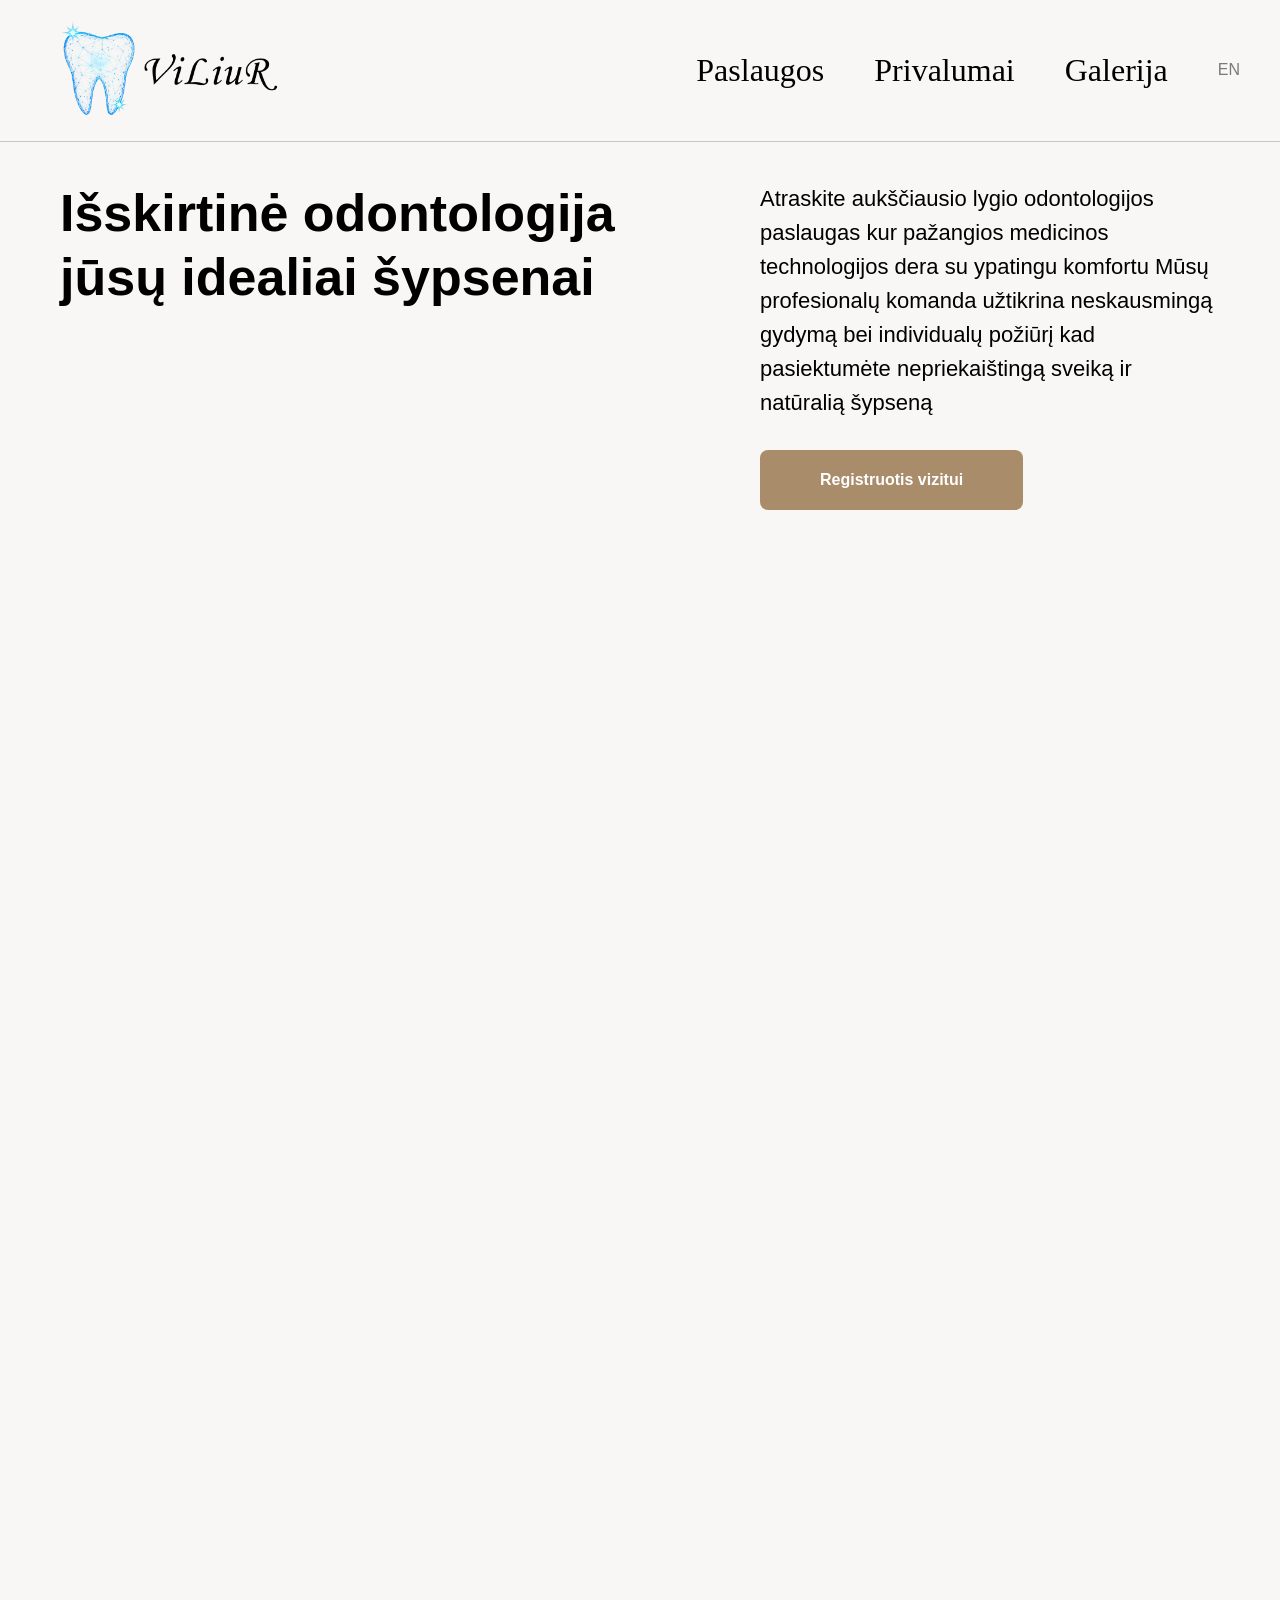
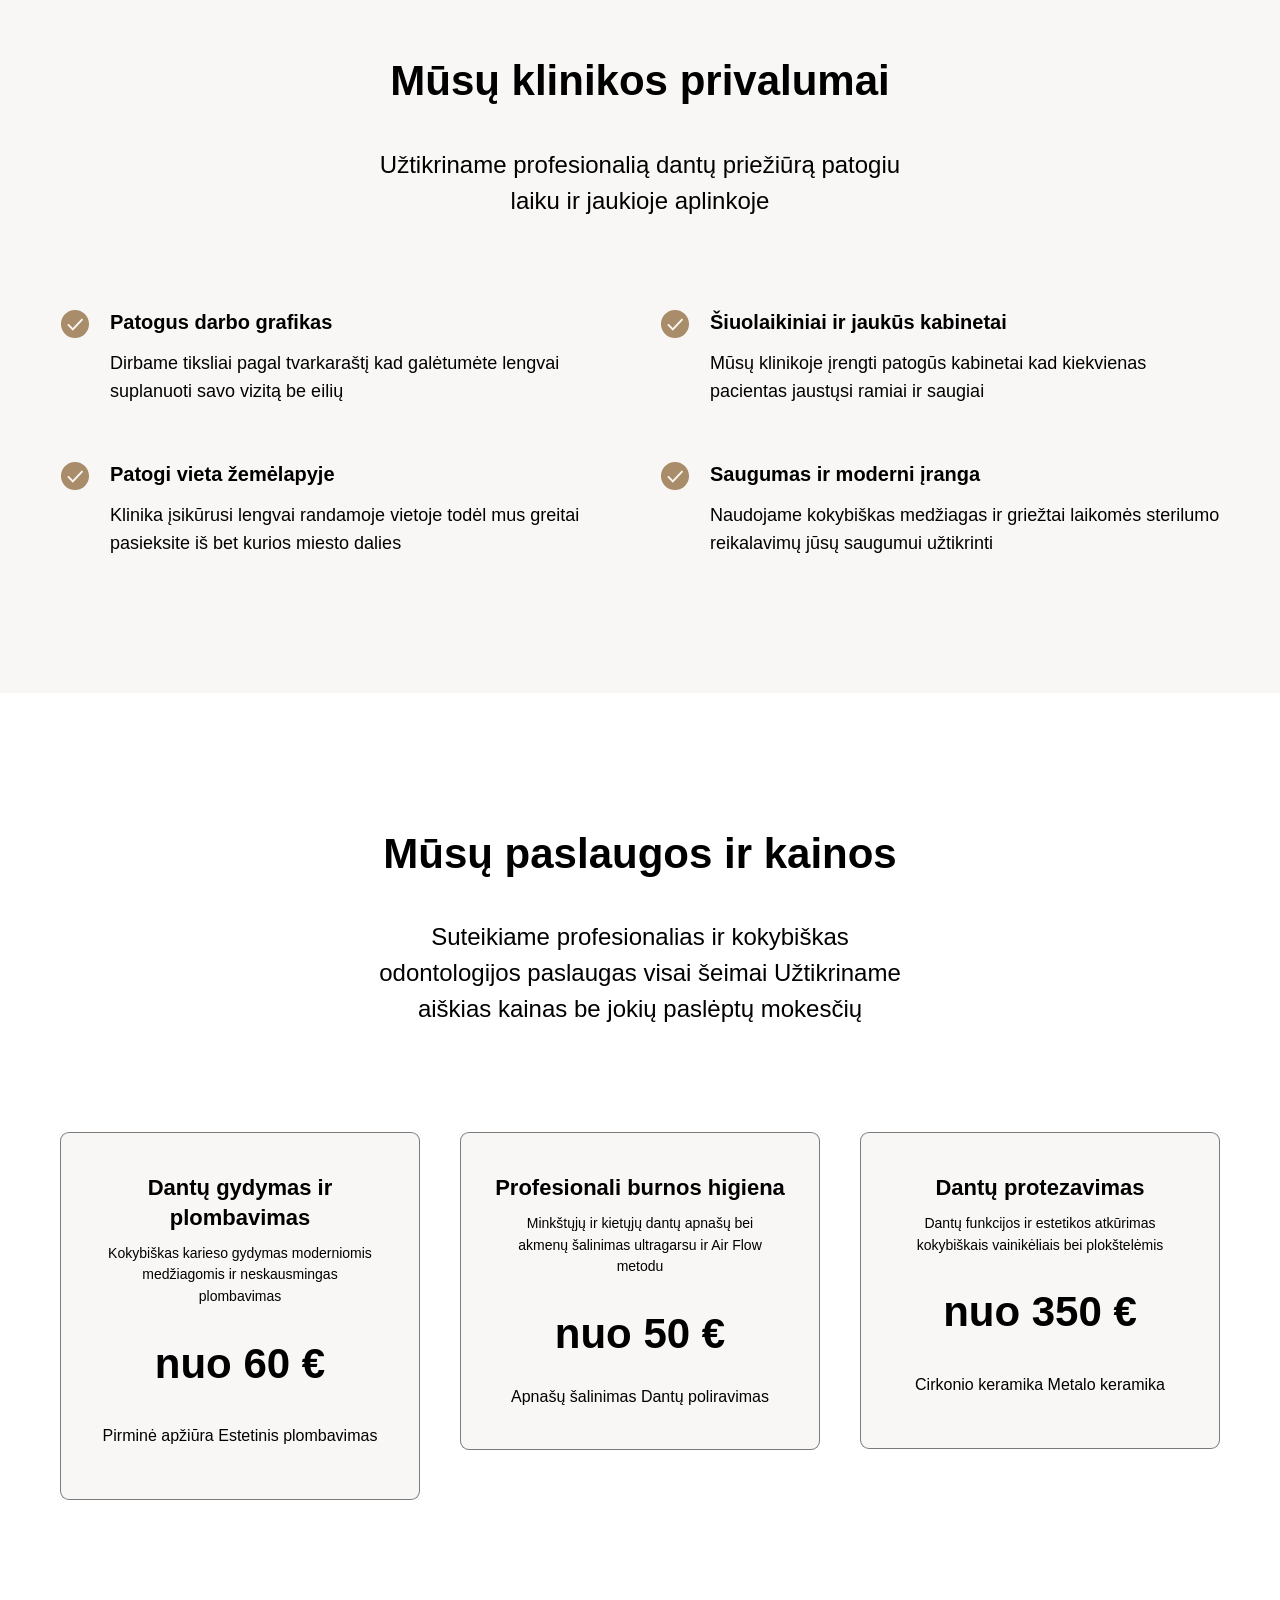
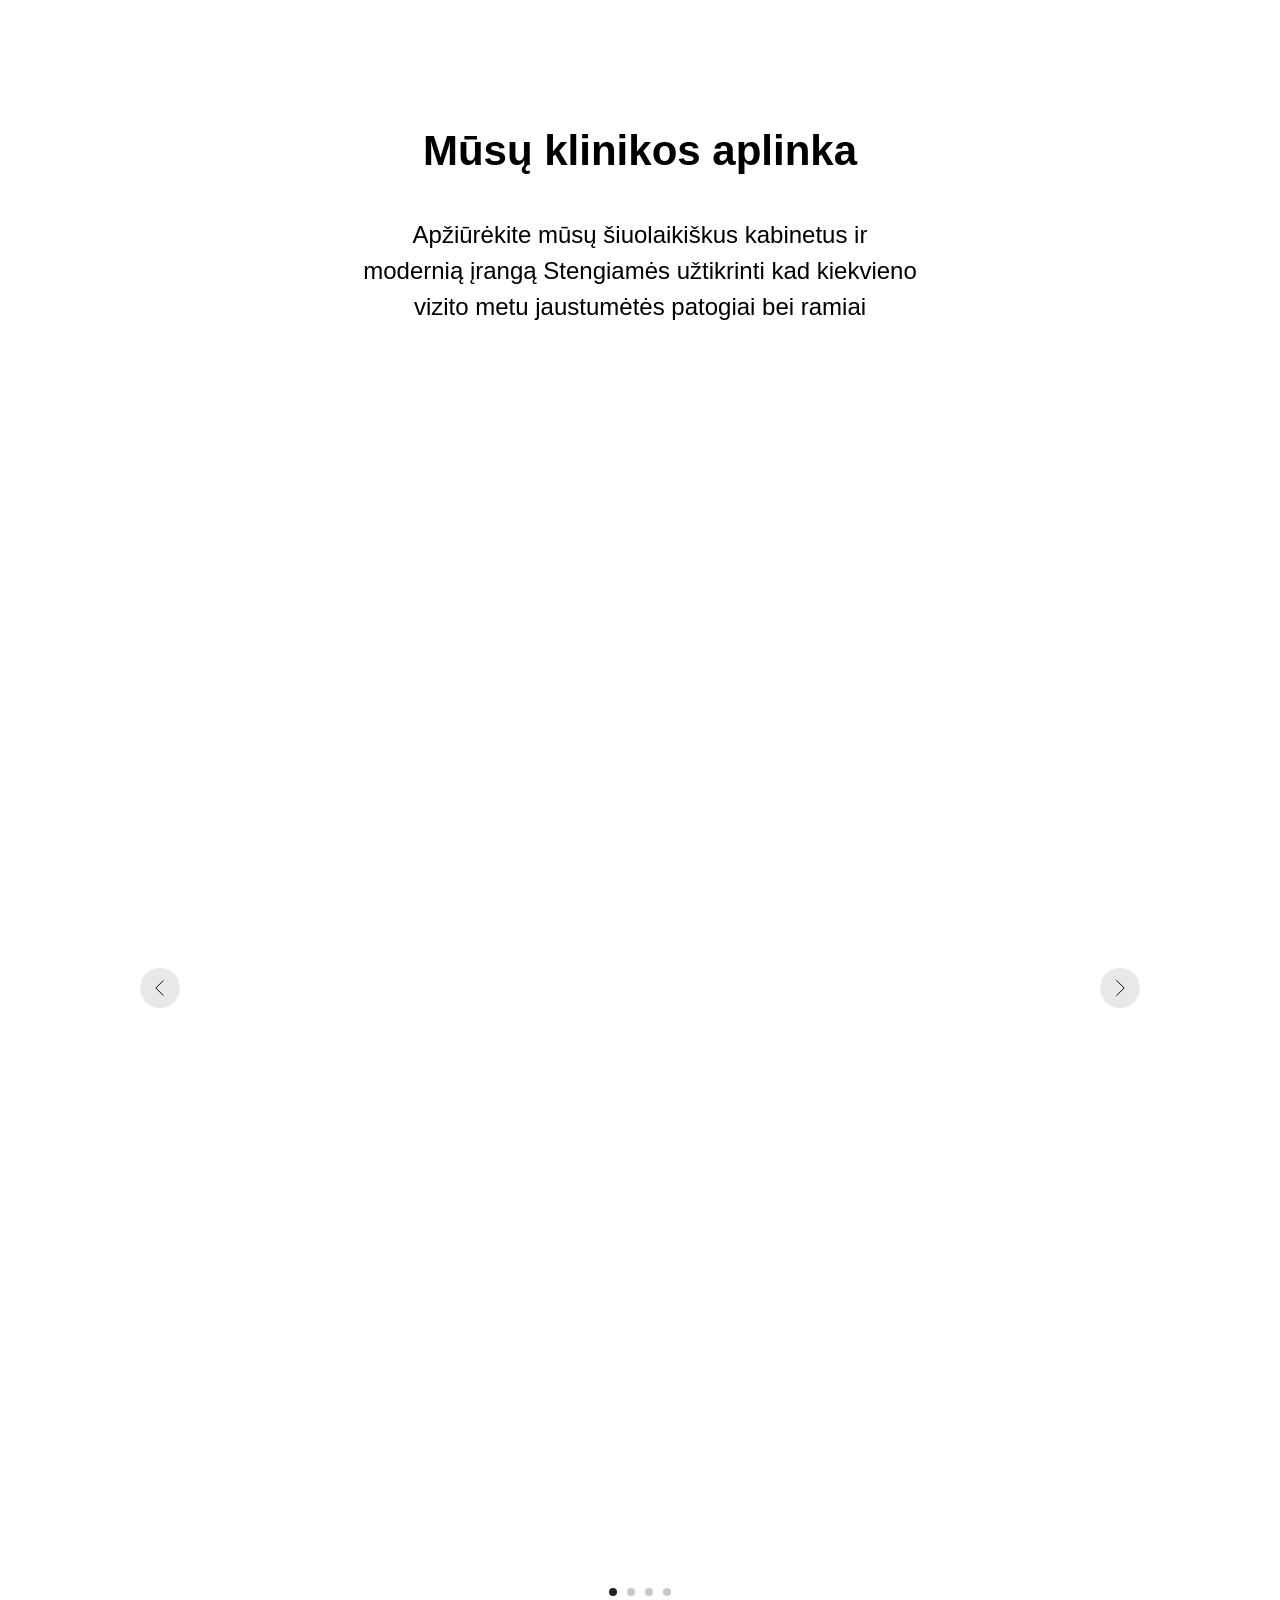
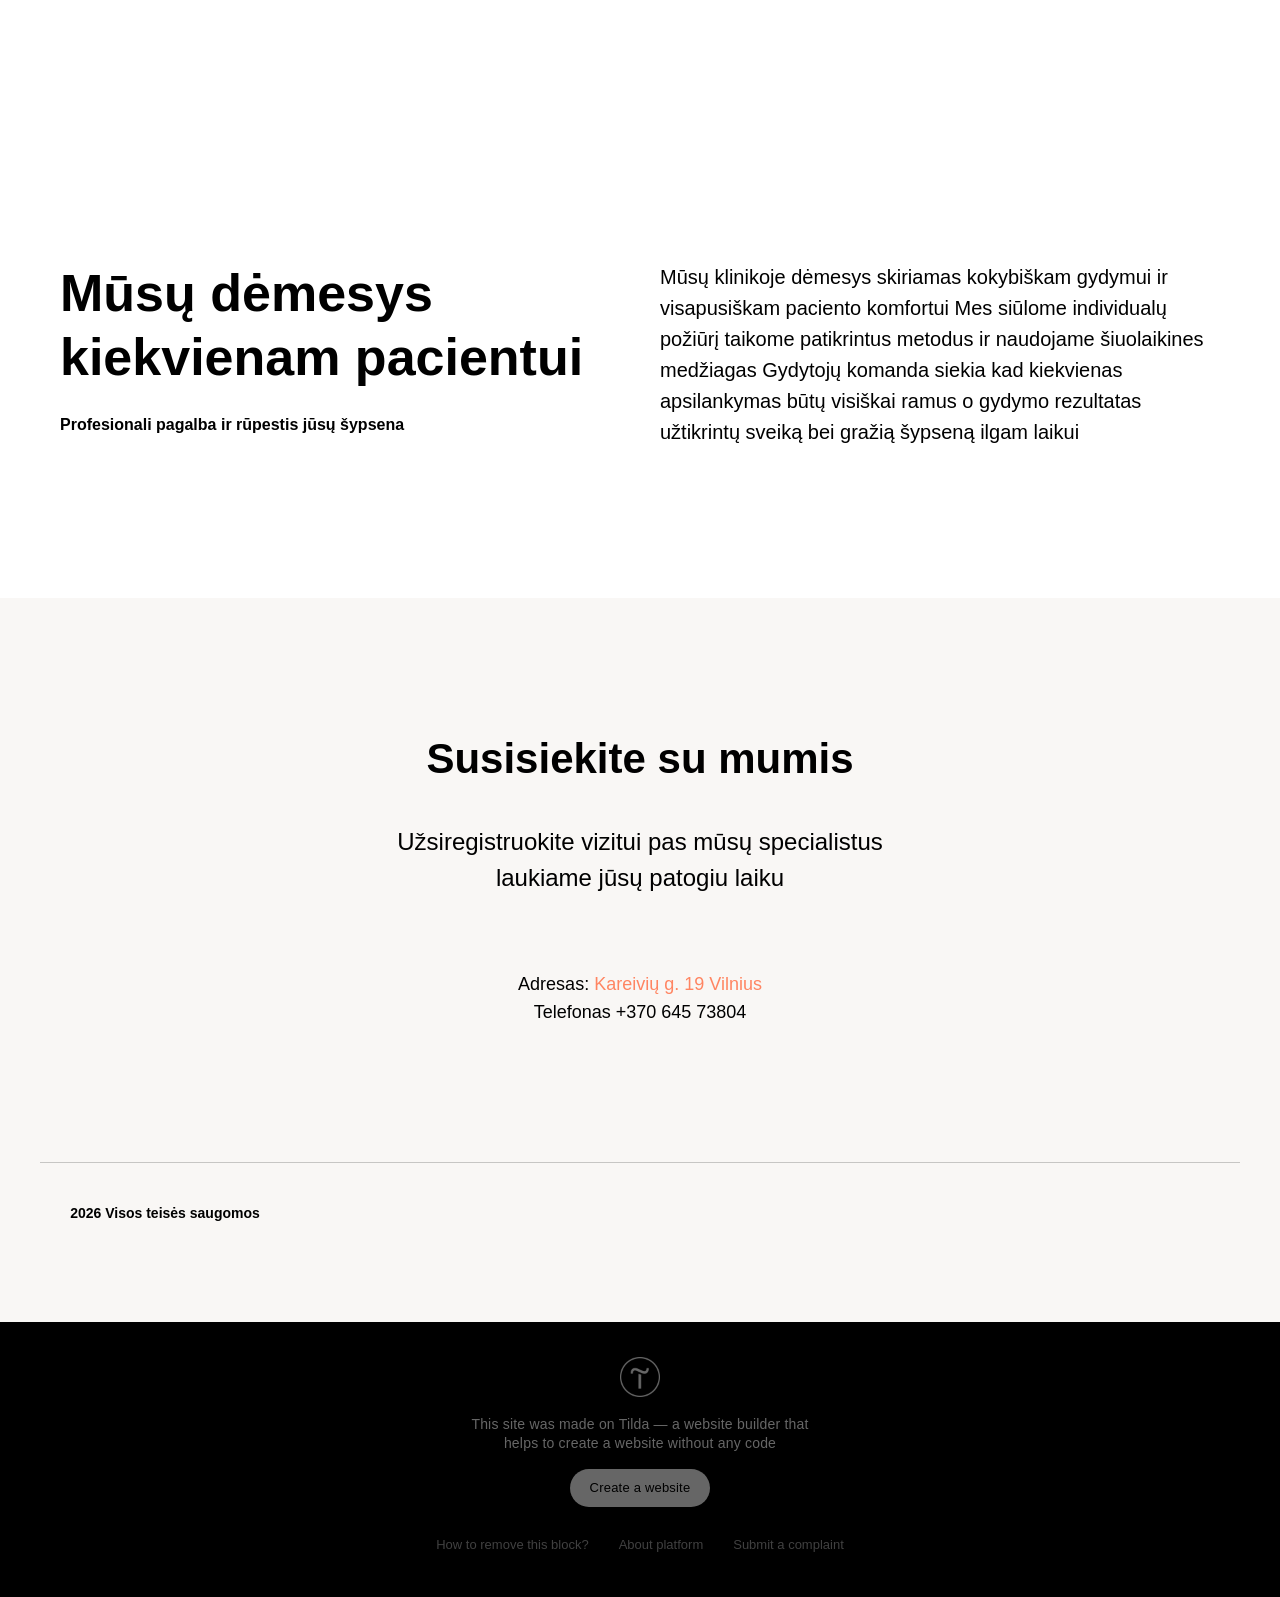
==== index.html @ 9344ea63 "Add files via upload" ====
<!DOCTYPE html>
<!-- saved from url=(0037)https://rarely-cute-katydid.tilda.ws/ -->
<html class=""><head><meta http-equiv="Content-Type" content="text/html; charset=UTF-8">   <meta name="viewport" content="width=device-width, initial-scale=1.0"> <!--metatextblock--> <title>Elite Aesthetic Dentistry: Luxury Dental Artistry &amp; Advanced Care</title> <meta property="og:url" content="https://rarely-cute-katydid.tilda.ws"> <meta property="og:title" content="Elite Aesthetic Dentistry: Luxury Dental Artistry &amp; Advanced Care"> <meta property="og:description" content=""> <meta property="og:type" content="website"> <meta property="og:image" content="https://thb.tildacdn.ink/tild3638-3364-4638-b334-663330336534/-/resize/504x/ChatGPT_Image_Aug_17.png"> <link rel="canonical" href="https://rarely-cute-katydid.tilda.ws/"> <!--/metatextblock--> <meta name="format-detection" content="telephone=no"> <meta http-equiv="x-dns-prefetch-control" content="on"> <link rel="dns-prefetch" href="https://ws.tildacdn.com/"> <link rel="dns-prefetch" href="https://static.tildacdn.ink/"> <meta name="robots" content="nofollow"> <!--favicons--> <link rel="shortcut icon" href="https://static.tildacdn.ink/img/tildafavicon.ico" type="image/x-icon"> <!--/favicons--> <!-- Assets --> <script type="text/javascript" async="" id="tildastatscript" src="./index_files/tilda-stat-1.0.min.js.download"></script><script src="./index_files/tilda-fallback-1.0.min.js.download" async="" charset="utf-8"></script> <link rel="stylesheet" href="./index_files/tilda-grid-3.0.min.css" type="text/css" media="all" onerror="this.loaderr=&#39;y&#39;;"> <link rel="stylesheet" href="./index_files/tilda-blocks-page192633003.min.css" type="text/css" media="all" onerror="this.loaderr=&#39;y&#39;;"> <link rel="preconnect" href="https://fonts.gstatic.com/"> <link href="./index_files/css2" rel="stylesheet"> <link rel="stylesheet" href="./index_files/tilda-menusub-1.1.min.css" type="text/css" media="all" onerror="this.loaderr=&#39;y&#39;;"> <link rel="stylesheet" href="./index_files/tilda-menu-widgeticons-1.0.min.css" type="text/css" media="all" onerror="this.loaderr=&#39;y&#39;;"> <link rel="stylesheet" href="./index_files/tilda-menu-burger-1.0.min.css" type="text/css" media="all" onerror="this.loaderr=&#39;y&#39;;"> <link rel="stylesheet" href="./index_files/tilda-cards-1.0.min.css" type="text/css" media="all" onerror="this.loaderr=&#39;y&#39;;"> <link rel="stylesheet" href="./index_files/tilda-slds-1.4.min.css" type="text/css" media="all" onload="this.media=&#39;all&#39;;" onerror="this.loaderr=&#39;y&#39;;"> <noscript><link rel="stylesheet" href="https://static.tildacdn.ink/css/tilda-slds-1.4.min.css" type="text/css" media="all" /></noscript> <script nomodule="" src="./index_files/tilda-polyfill-1.0.min.js.download" charset="utf-8"></script> <script type="text/javascript">function t_onReady(func) {if(document.readyState!='loading') {func();} else {document.addEventListener('DOMContentLoaded',func);}}
function t_onFuncLoad(funcName,okFunc,time) {if(typeof window[funcName]==='function') {okFunc();} else {setTimeout(function() {t_onFuncLoad(funcName,okFunc,time);},(time||100));}}function t_throttle(fn,threshhold,scope) {return function() {fn.apply(scope||this,arguments);};}</script> <script src="./index_files/tilda-scripts-3.0.min.js.download" charset="utf-8" defer="" onerror="this.loaderr=&#39;y&#39;;"></script> <script src="./index_files/tilda-blocks-page192633003.min.js.download" charset="utf-8" async="" onerror="this.loaderr=&#39;y&#39;;"></script> <script src="./index_files/tilda-lazyload-1.0.min.js.download" charset="utf-8" async="" onerror="this.loaderr=&#39;y&#39;;"></script> <script src="./index_files/tilda-menusub-1.1.min.js.download" charset="utf-8" async="" onerror="this.loaderr=&#39;y&#39;;"></script> <script src="./index_files/tilda-menu-1.1.min.js.download" charset="utf-8" async="" onerror="this.loaderr=&#39;y&#39;;"></script> <script src="./index_files/tilda-menu-widgeticons-1.0.min.js.download" charset="utf-8" async="" onerror="this.loaderr=&#39;y&#39;;"></script> <script src="./index_files/tilda-menu-burger-1.0.min.js.download" charset="utf-8" async="" onerror="this.loaderr=&#39;y&#39;;"></script> <script src="./index_files/tilda-paint-icons.min.js.download" charset="utf-8" async="" onerror="this.loaderr=&#39;y&#39;;"></script> <script src="./index_files/tilda-cards-1.0.min.js.download" charset="utf-8" async="" onerror="this.loaderr=&#39;y&#39;;"></script> <script src="./index_files/tilda-slds-1.4.min.js.download" charset="utf-8" async="" onerror="this.loaderr=&#39;y&#39;;"></script> <script src="./index_files/hammer.min.js.download" charset="utf-8" async="" onerror="this.loaderr=&#39;y&#39;;"></script> <script src="./index_files/tilda-video-1.0.min.js.download" charset="utf-8" async="" onerror="this.loaderr=&#39;y&#39;;"></script> <script src="./index_files/tilda-events-1.0.min.js.download" charset="utf-8" async="" onerror="this.loaderr=&#39;y&#39;;"></script> <script type="text/javascript">window.dataLayer=window.dataLayer||[];</script> <script type="text/javascript">(function() {var ttt='cebo';var tt='oog';var re=new RegExp("bot|g" + tt + "le|yandex|baidu|bing|msn|duckduckbot|teoma|slurp|crawler|spider|robot|crawling|fa" + ttt + "ok","i");if((re.test(navigator.userAgent))===false&&typeof(sessionStorage)!='undefined'&&sessionStorage.getItem('visited')!=='y'&&document.visibilityState){var style=document.createElement('style');style.type='text/css';style.innerHTML='@media screen and (min-width: 980px) {.t-records {opacity: 0;}.t-records_animated {-webkit-transition: opacity ease-in-out .2s;-moz-transition: opacity ease-in-out .2s;-o-transition: opacity ease-in-out .2s;transition: opacity ease-in-out .2s;}.t-records.t-records_visible {opacity: 1;}}';document.getElementsByTagName('head')[0].appendChild(style);function t_setvisRecs(){var alr=document.querySelectorAll('.t-records');Array.prototype.forEach.call(alr,function(el) {el.classList.add("t-records_animated");});setTimeout(function() {Array.prototype.forEach.call(alr,function(el) {el.classList.add("t-records_visible");});sessionStorage.setItem("visited","y");},400);}
document.addEventListener('DOMContentLoaded',t_setvisRecs);}})();</script><style type="text/css">@media screen and (min-width: 980px) {.t-records {opacity: 0;}.t-records_animated {-webkit-transition: opacity ease-in-out .2s;-moz-transition: opacity ease-in-out .2s;-o-transition: opacity ease-in-out .2s;transition: opacity ease-in-out .2s;}.t-records.t-records_visible {opacity: 1;}}</style><script src="chrome-extension://liecbddmkiiihnedobmlmillhodjkdmb/js/recordConsoleEvents.js"></script><link type="text/css" rel="stylesheet" charset="UTF-8" href="./index_files/m=el_main_css"></head> <body class="t-body" style="margin:0;"> <!--allrecords--> <div id="allrecords" class="t-records t-records_animated t-records_visible" data-hook="blocks-collection-content-node" data-tilda-project-id="32327703" data-tilda-page-id="192633003" data-tilda-formskey="121eebb8fd84c9178274ac1432327703" data-tilda-cookie="no" data-tilda-lazy="yes" data-tilda-root-zone="one" data-tilda-project-country="LT"> <div id="rec3087381003" class="r t-rec" style="background-color: rgb(249, 247, 245); opacity: 1;" data-record-type="1367" data-bg-color="#f9f7f5" data-parenttplid="1272" data-animationappear="off"> <!-- T1272 --> <div id="nav3087381003marker"></div> <div class="t1272" data-menu="yes" data-menu-widgeticons-hide="yes"> <div class="t-menu-base__mobile-menu tmenu-mobile"> <div class="tmenu-mobile__container tmenu-mobile__container_right tmenu-mobile__container_logoleft"> <div class="t-menu-base__logowrapper t-menu-base__logowrapper_left t-menu-base__logowrapper_both t-menu-base__logowrapper_mobile"> <div class="t-menu-base__logo"> <img class="t-menu-base__imglogo t-menu-base__imglogomobile" src="./index_files/ChatGPT_Image_Aug_17.png" imgfield="img" alt=""> </div> </div> <style>#rec3087381003 .t-menu-base__imglogo{max-width:250px;width:250px;}</style> <button type="button" aria-expanded="false" aria-label="Navigation menu" class="t-menu-burger t-menuburger t-menu-base__burger_mlauto"> <div class="t-menu-burger__icon t-menu-burger__icon_first t-menu-burger__icon_small"> <span style="background-color: #000000;"></span> <span style="background-color: #000000;"></span> <span style="background-color: #000000;"></span> <span style="background-color: #000000;"></span> </div> </button> <style>#rec3087381003 .t-menu-burger__text{color:#000000;}</style> </div> </div> <style>.tmenu-mobile{background-color:#111;display:none;width:100%;top:0;z-index:990;}.tmenu-mobile_positionfixed{position:fixed;}.tmenu-mobile__text{color:#000;}.tmenu-mobile__container{min-height:64px;padding:20px;position:relative;box-sizing:border-box;display:flex;justify-content:space-between;align-items:center;}.tmenu-mobile__list{display:block;}.tmenu-mobile__container_logocenter>.t-menu-base__logowrapper,.tmenu-mobile__container_logocenter>.tmenu-mobile__text{position:absolute;left:50%;transform:translateX(-50%);}.tmenu-mobile__burgerlogo{display:inline-block;font-size:24px;font-weight:400;white-space:nowrap;vertical-align:middle;}@media screen and (max-width:960px){.tmenu-mobile__menucontent_hidden{display:none;height:auto;}.tmenu-mobile{display:block;}}@media screen and (max-width:960px){#rec3087381003 .tmenu-mobile{background-color:#f9f7f5;}}</style> <style>#rec3087381003 .tmenu-mobile__burgerlogo a{color:#000000;}</style> <style>#rec3087381003 .tmenu-mobile__burgerlogo__title{color:#000000;}</style> <div id="nav3087381003" class="t-menu-base t-menu-base_positionstatic
tmenu-mobile__menucontent_hidden t-menu-base_mobile-center
t-menu-base__burgermenu__default" data-navmarker="nav3087381003marker" data-appearoffset="" data-bgopacity-two="1" data-menu="yes" data-bgcolor-hex="" data-bgcolor-rgba="" data-bgopacity="1" data-menushadow="" data-menushadow-css=""> <div class="t-menu-base__maincontainer
t-menu-base__maincontainer_100 t-menu-base__maincontainer_100-40 t-menu-base__maincontainer_logoleft "> <div class="t-menu-base__logowrapper t-menu-base__logowrapper_left t-menu-base__logowrapper_both"> <div class="t-menu-base__logo"> <img class="t-menu-base__imglogo t-menu-base__imglogomobile" src="./index_files/ChatGPT_Image_Aug_17.png" imgfield="img" alt=""> </div> </div> <style>#rec3087381003 .t-menu-base__imglogo{max-width:250px;width:250px;}</style> <div class="t-menu-base__leftwrapper t-menu-base__wrapper t-menu-base__leftwrapper_right" style=""> <ul role="list" class="t-menu-base__list t-menu__list "> <li class="t-menu-base__list-item"> <div class="t-menu__link-wrapper" data-menu-submenu-hook=""> <a class="t-menu__link-item" href="https://rarely-cute-katydid.tilda.ws/#rec3087381303" data-menu-item-number="1">Paslaugos</a> </div> </li> <li class="t-menu-base__list-item"> <div class="t-menu__link-wrapper" data-menu-submenu-hook=""> <a class="t-menu__link-item" href="https://rarely-cute-katydid.tilda.ws/#rec3087381203" data-menu-item-number="2">Privalumai</a> </div> </li> <li class="t-menu-base__list-item"> <div class="t-menu__link-wrapper" data-menu-submenu-hook=""> <a class="t-menu__link-item" href="https://rarely-cute-katydid.tilda.ws/#rec3087679803" data-menu-item-number="3">Galerija</a> </div> </li> </ul> </div> <div class="t-menu-base__rightwrapper t-menu-base__wrapper" style=""> <div class="t-menu-base__additionalwrapper"> <div class="t-menu-base__langs-wrapper"> <ul class="t-menu-base__langs t-menu-base__langs_flex"> <li class="t-menu-base__langs-item"> <a style="opacity: 0.5; font-weight: 300"> <span class="t-menu-base__lang-code" title="English">EN</span> </a> </li> </ul> </div> <style>#rec3087381003 .t-menu-base__langs.t-menu-base__langs_dropdown .t-menu-base__langs-item a{color:#000000 !important;}#rec3087381003 .t-menu-base__langs.t-menu-base__langs_dropdown .t-menu-base__langs-item a.t-active{color:#000000 !important;}</style> </div> </div> </div> </div> </div> <script>t_onReady(function() {t_onFuncLoad('t_menuBase__interactFromKeyboard',function() {t_menuBase__interactFromKeyboard('3087381003');});t_onFuncLoad('t1272_init',function() {t1272_init('3087381003');});t_onFuncLoad('t_menuBase__setBGcolor',function() {t_menuBase__setBGcolor('3087381003','.t-menu-base, .t-menu-base__maincontainer');window.addEventListener('resize',t_throttle(function() {t_menuBase__setBGcolor('3087381003','.t-menu-base, .t-menu-base__maincontainer');}));});});t_onReady(function() {t_onFuncLoad('t1272_createMobileMenu',function() {t1272_createMobileMenu('3087381003');});});t_onReady(function() {t_onFuncLoad('t_menuBase__highlightActiveLinks',function() {t_menuBase__highlightActiveLinks('.t-menu-base__list-item a');});});t_onReady(function(){var rec=document.querySelector('#rec3087381003');if(!rec) return
rec.setAttribute('data-animationappear','off');rec.style.opacity=1;});</script> <style>#rec3087381003 .t-menu__link-item{-webkit-transition:color 0.3s ease-in-out,opacity 0.3s ease-in-out;transition:color 0.3s ease-in-out,opacity 0.3s ease-in-out;}#rec3087381003 .t-menu__link-item.t-active:not(.t978__menu-link){color:#ff4343 !important;}@supports (overflow:-webkit-marquee) and (justify-content:inherit){#rec3087381003 .t-menu__link-item,#rec3087381003 .t-menu__link-item.t-active{opacity:1 !important;}}</style> <style>#rec3087381003 .t-menu-base__textlogo{color:#000000;}#rec3087381003 a.t-menu__link-item{font-size:32px;color:#000000;font-family:'Georgia';}#rec3087381003 .t-menu-base__langs_flex .t-menu-base__langs-item a{text-transform:uppercase;}#rec3087381003 .t-menu-base__langs-button{text-transform:uppercase;}</style> <style>#rec3087381003 .t-menu-base__maincontainer{}#rec3087381003 .t-menuwidgeticons__icon{background-color:;}#rec3087381003 .t-menu-base{}#rec3087381003 .t-menu-base__list{gap:10px 50px;}#rec3087381003 .t-menu-base,#rec3087381003 .t-menu-base__mobile-menu{border-bottom:1px solid rgba(0,0,0,0.20);}#rec3087381003 .t-menu-base{background-color:rgba();}#rec3087381003 .t-menusub__menu--fullscreen{background-color:rgba(249,247,245,1) !important;}@media screen and (max-width:960px){#rec3087381003 .t-menu-base{position:static;}#rec3087381003 .t-menu-base__maincontainer{background-color:#f9f7f5 !important;}#rec3087381003 .t-menu-base__burgermenu__fullscreen .t-menu-base__maincontainer{padding-top:calc(64px + 0px + 40px);}.t1272__body_menushowed #rec3087381003 .t-menu-base__overlay{-webkit-backdrop-filter:blur(0);backdrop-filter:blur(0);background-color:rgba(0,0,0,0.6) !important;}#rec3087381003 .t-menu-base.t-menu-base__burgermenu__fullwidth{background-color:rgba(0,0,0,0.6) !important;}#rec3087381003 .t-menu-base__burgermenu__sidebar{}#rec3087381003 .t-menu-base__maincontainer.t-menu-base__burgermenu__fullscreen,#rec3087381003 .t-menu-base__maincontainer.t-menu-base__burgermenu__sidebar{}#rec3087381003 .t-menu-base{right:0;}#rec3087381003 .t-menu-base__burgermenu,#rec3087381003 .t-menu-base__burgermenu__close-button{background-color:#f9f7f5 !important;}}</style> </div> <div id="rec3087381103" class="r t-rec t-rec_pt_30 t-rec_pb_30" style="padding-top:30px;padding-bottom:30px;background-color:#f9f7f5; " data-record-type="1127" data-bg-color="#f9f7f5" data-animationappear="off"> <!-- T1127 --> <div class="t1127"> <div class="t1127__container_vtop t-container t-container_flex"> <div class="t-col t-col_6"> <div class="t1127__title t-title t-title_md" field="title">
Išskirtinė odontologija jūsų idealiai šypsenai
</div> </div> <div class="t-col t-col_5 t-prefix_1"> <div class="t1127__descr t-descr t-descr_lg" field="descr">
Atraskite aukščiausio lygio odontologijos paslaugas kur pažangios medicinos technologijos dera su ypatingu komfortu Mūsų profesionalų komanda užtikrina neskausmingą gydymą bei individualų požiūrį kad pasiektumėte nepriekaištingą sveiką ir natūralią šypseną
</div> <div class="t1127__buttons t1127__buttons_left"> <div class="t-btn t-btnflex t-btnflex_type_button t-btnflex_md" type="button"><span class="t-btnflex__text">Registruotis vizitui</span> <style>#rec3087381103 .t-btnflex.t-btnflex_type_button{color:#ffffff;background-color:#A98C6A;--border-width:0px;border-style:none !important;border-radius:8px;box-shadow:none !important;transition-duration:0.2s;transition-property:background-color,color,border-color,box-shadow,opacity,transform,gap;transition-timing-function:ease-in-out;}</style></div> </div> </div> </div> <div class="t1127__container t-container_100 t1127__container_last"> <div class="t1127__image t-bgimg loaded" data-original="https://static.tildacdn.ink/tild3761-6461-4463-b935-313631616230/pexels-shvets-produc.jpg" bgimgfield="img" style="background: url(&quot;https://optim.tildacdn.ink/tild3761-6461-4463-b935-313631616230/-/format/webp/pexels-shvets-produc.jpg.webp&quot;) center center / cover no-repeat; height: 100vh;" data-height-in-vh="100"> <meta itemprop="image" content="https://static.tildacdn.ink/tild3761-6461-4463-b935-313631616230/pexels-shvets-produc.jpg"> </div> </div> </div> <style>#rec3087381103 .t1127__image{border-radius:20px;}</style> </div> <div id="rec3087381203" class="r t-rec t-rec_pt_135 t-rec_pt-res-480_90 t-rec_pb_135 t-rec_pb-res-480_90" style="padding-top:135px;padding-bottom:135px;background-color:#f9f7f5; " data-animationappear="off" data-record-type="820" data-bg-color="#f9f7f5"> <!-- t820 --> <div class="t820"> <div class="t-section__container t-container t-container_flex js-block-header"> <div class="t-col t-col_12 "> <div class="js-block-header-title t-section__title t-title t-title_xs t-align_center t-margin_auto" data-editable="true" field="btitle">
Mūsų klinikos privalumai
</div> <div class="js-block-header-descr t-section__descr t-descr t-descr_xl t-align_center t-margin_auto" data-editable="true" field="bdescr">
Užtikriname profesionalią dantų priežiūrą patogiu laiku ir jaukioje aplinkoje
</div> </div> </div> <style>.t-section__title,.t-section__descr{overflow-wrap:break-word;}.t-section__descr{max-width:560px;}#rec3087381203 .t-section__title{margin-bottom:40px;}#rec3087381203 .t-section__descr{margin-bottom:90px;}#rec3087381203 .t-section__container:not(:has(.t-section__descr)) .t-section__title{margin-bottom:90px;}@media screen and (max-width:960px){#rec3087381203 .t-section__title{margin-bottom:20px;}#rec3087381203 .t-section__descr{margin-bottom:45px;}#rec3087381203 .t-section__container:not(:has(.t-section__descr)) .t-section__title{margin-bottom:45px;}}</style> <style>#rec3087381203 .t-section__title{color:#000000;}#rec3087381203 .t-section__descr{color:#000000;}</style> <ul role="list" class="t820__container t-container"> <li class="t-col t-col_6 t820__col_first t-item t-list__item"> <div class="t-cell t-valign_top"> <div class="t820__bgimg t-bgimg" imgfield="li_img__5477369133600" style="width: 30px; height: 30px; background-image: url(&quot;[data-uri]&quot;);" itemscope="" itemtype="http://schema.org/ImageObject"> <meta itemprop="image" content="https://static.tildacdn.ink/lib/icons/bullets/check5.svg"> </div> </div> <div class="t820__textwrapper t-cell t-valign_top"> <div class="t-name t-name_md t820__bottommargin" field="li_title__5477369133600">Patogus darbo grafikas</div> <div class="t-descr t-descr_sm" field="li_descr__5477369133600">Dirbame tiksliai pagal tvarkaraštį kad galėtumėte lengvai suplanuoti savo vizitą be eilių</div> </div> </li> <li class="t-col t-col_6 t-item t-list__item"> <div class="t-cell t-valign_top"> <div class="t820__bgimg t-bgimg" imgfield="li_img__5477369133601" style="width: 30px; height: 30px; background-image: url(&quot;[data-uri]&quot;);" itemscope="" itemtype="http://schema.org/ImageObject"> <meta itemprop="image" content="https://static.tildacdn.ink/lib/icons/bullets/check5.svg"> </div> </div> <div class="t820__textwrapper t-cell t-valign_top"> <div class="t-name t-name_md t820__bottommargin" field="li_title__5477369133601">Šiuolaikiniai ir jaukūs kabinetai</div> <div class="t-descr t-descr_sm" field="li_descr__5477369133601">Mūsų klinikoje įrengti patogūs kabinetai kad kiekvienas pacientas jaustųsi ramiai ir saugiai</div> </div> </li> <li class="t-col t-col_6 t-item t-list__item"> <div class="t-cell t-valign_top"> <div class="t820__bgimg t-bgimg" imgfield="li_img__5477369133602" style="width: 30px; height: 30px; background-image: url(&quot;[data-uri]&quot;);" itemscope="" itemtype="http://schema.org/ImageObject"> <meta itemprop="image" content="https://static.tildacdn.ink/lib/icons/bullets/check5.svg"> </div> </div> <div class="t820__textwrapper t-cell t-valign_top"> <div class="t-name t-name_md t820__bottommargin" field="li_title__5477369133602">Patogi vieta žemėlapyje</div> <div class="t-descr t-descr_sm" field="li_descr__5477369133602">Klinika įsikūrusi lengvai randamoje vietoje todėl mus greitai pasieksite iš bet kurios miesto dalies</div> </div> </li> <li class="t-col t-col_6 t-item t-list__item"> <div class="t-cell t-valign_top"> <div class="t820__bgimg t-bgimg" imgfield="li_img__5477369133603" style="width: 30px; height: 30px; background-image: url(&quot;[data-uri]&quot;);" itemscope="" itemtype="http://schema.org/ImageObject"> <meta itemprop="image" content="https://static.tildacdn.ink/lib/icons/bullets/check5.svg"> </div> </div> <div class="t820__textwrapper t-cell t-valign_top"> <div class="t-name t-name_md t820__bottommargin" field="li_title__5477369133603">Saugumas ir moderni įranga</div> <div class="t-descr t-descr_sm" field="li_descr__5477369133603">Naudojame kokybiškas medžiagas ir griežtai laikomės sterilumo reikalavimų jūsų saugumui užtikrinti</div> </div> </li> </ul> </div> <script>t_onReady(function() {t_onFuncLoad('t__paintIcons',function() {t__paintIcons('3087381203','.t820__img, .t820__bgimg');});});</script> <style>#rec3087381203 .t820__textwrapper .t-name{color:#000000;}#rec3087381203 .t820__textwrapper .t-descr{color:#000000;}</style> </div> <div id="rec3087381303" class="r t-rec t-rec_pt_135 t-rec_pt-res-480_90 t-rec_pb_135 t-rec_pb-res-480_90" style="padding-top:135px;padding-bottom:135px;background-color:#FFFFFF; " data-animationappear="off" data-record-type="1069" data-bg-color="#FFFFFF"> <!-- t1069 --> <div class="t1069" data-display-changed="true"> <div class="t-section__container t-container t-container_flex js-block-header"> <div class="t-col t-col_12 "> <div class="js-block-header-title t-section__title t-title t-title_xs t-align_center t-margin_auto" data-editable="true" field="btitle">
Mūsų paslaugos ir kainos
</div> <div class="js-block-header-descr t-section__descr t-descr t-descr_xl t-align_center t-margin_auto" data-editable="true" field="bdescr">
Suteikiame profesionalias ir kokybiškas odontologijos paslaugas visai šeimai Užtikriname aiškias kainas be jokių paslėptų mokesčių
</div> </div> </div> <style>.t-section__title,.t-section__descr{overflow-wrap:break-word;}.t-section__descr{max-width:560px;}#rec3087381303 .t-section__title{margin-bottom:40px;}#rec3087381303 .t-section__descr{margin-bottom:105px;}#rec3087381303 .t-section__container:not(:has(.t-section__descr)) .t-section__title{margin-bottom:105px;}@media screen and (max-width:960px){#rec3087381303 .t-section__title{margin-bottom:20px;}#rec3087381303 .t-section__descr{margin-bottom:30px;}#rec3087381303 .t-section__container:not(:has(.t-section__descr)) .t-section__title{margin-bottom:30px;}}</style> <style>#rec3087381303 .t-section__title{color:#000000;}#rec3087381303 .t-section__descr{color:#000000;}</style> <div class="t-container t-card__container "> <div class="t1069__row"> <div class="t1069__col t-card__col t-col t-col_4 t-align_center "> <div class="t1069__content" style="border: 1px solid #00000080; background-color: #f9f7f5;"> <div class="t-card__title t-name t-name_lg" field="li_title__2277133932380" style="height: 59px;">
Dantų gydymas ir plombavimas
</div> <div class="t-card__uptitle t-descr t-descr_xxs" field="li_subtitle__2277133932380" style="height: 87px;">
Kokybiškas karieso gydymas moderniomis medžiagomis ir neskausmingas plombavimas
</div> <div class="t1069__price t-title t-title_xs" field="li_price__2277133932380" data-redactor-toolbar="no" style="height: 52px;">
nuo 60 €
</div> <div class="t-card__descr t-descr t-descr_xs" field="li_descr__2277133932380" style="height: 70px;"> <ul><li data-list="bullet">Pirminė apžiūra Estetinis plombavimas</li></ul> </div> </div> </div> <div class="t1069__col t-card__col t-col t-col_4 t-align_center "> <div class="t1069__content" style="border: 1px solid #00000080; background-color: #f9f7f5;"> <div class="t-card__title t-name t-name_lg" field="li_title__8287133932381" style="height: 59px;">
Profesionali burnos higiena
</div> <div class="t-card__uptitle t-descr t-descr_xxs" field="li_subtitle__8287133932381" style="height: 87px;">
Minkštųjų ir kietųjų dantų apnašų bei akmenų šalinimas ultragarsu ir Air Flow metodu
</div> <div class="t1069__price t-title t-title_xs" field="li_price__8287133932381" data-redactor-toolbar="no" style="height: 52px;">
nuo 50 €
</div> <div class="t-card__descr t-descr t-descr_xs" field="li_descr__8287133932381" style="height: 70px;">
Apnašų šalinimas Dantų poliravimas
</div> </div> </div> <div class="t1069__col t-card__col t-col t-col_4 t-align_center "> <div class="t1069__content" style="border: 1px solid #00000080; background-color: #f9f7f5;"> <div class="t-card__title t-name t-name_lg" field="li_title__1786989698638" style="height: 59px;">
Dantų protezavimas
</div> <div class="t-card__uptitle t-descr t-descr_xxs" field="li_subtitle__1786989698638" style="height: 87px;">
Dantų funkcijos ir estetikos atkūrimas kokybiškais vainikėliais bei plokštelėmis
</div> <div class="t1069__price t-title t-title_xs" field="li_price__1786989698638" data-redactor-toolbar="no" style="height: 52px;">
nuo 350 €
</div> <div class="t-card__descr t-descr t-descr_xs" field="li_descr__1786989698638" style="height: 70px;"> <ul><li data-list="bullet">Cirkonio keramika Metalo keramika</li></ul> </div> </div> </div> </div> </div> </div> <script>t_onReady(function() {setTimeout(function() {t_onFuncLoad('t1069_init',function() {t1069_init('3087381303');});},500);window.addEventListener('resize',t_throttle(function() {t_onFuncLoad('t1069_init',function() {t1069_init('3087381303');});},250));var rec=document.getElementById('rec3087381303');if(rec) {if(typeof jQuery!=='undefined') {$('.t1069').on('displayChanged',function() {t1069_init('3087381303');});} else {var wrapperBlock=rec.querySelector('.t1069');if(wrapperBlock) {wrapperBlock.addEventListener('displayChanged',function() {t_onFuncLoad('t1069_init',function() {t1069_init('3087381303');});});}}
window.onload=function() {t1069_init('3087381303');};}});</script> <style>#rec3087381303 .t-card__title{color:#000000;}#rec3087381303 .t-card__uptitle{color:#000000;}#rec3087381303 .t1069__price{color:#000000;}#rec3087381303 .t-card__descr{color:#000000;}</style> <style>#rec3087381303 .t1069__featured .t1069__content{box-shadow:0px 0px 20px rgba(0,0,0,0.1);}</style> <style>#rec3087381303 .t1069__content{border-radius:9px;}</style> </div> <div id="rec3087679803" class="r t-rec t-rec_pt_90 t-rec_pb_90" style="padding-top:90px;padding-bottom:90px; " data-animationappear="off" data-record-type="670"> <!-- T670 --> <div class="t670"> <div class="t-section__container t-container t-container_flex js-block-header"> <div class="t-col t-col_12 "> <div class="js-block-header-title t-section__title t-title t-title_xs t-align_center t-margin_auto" data-editable="true" field="btitle">
Mūsų klinikos aplinka
</div> <div class="js-block-header-descr t-section__descr t-descr t-descr_xl t-align_center t-margin_auto" data-editable="true" field="bdescr">
Apžiūrėkite mūsų šiuolaikiškus kabinetus ir modernią įrangą Stengiamės užtikrinti kad kiekvieno vizito metu jaustumėtės patogiai bei ramiai
</div> </div> </div> <style>.t-section__title,.t-section__descr{overflow-wrap:break-word;}.t-section__descr{max-width:560px;}#rec3087679803 .t-section__title{margin-bottom:40px;}#rec3087679803 .t-section__descr{margin-bottom:90px;}#rec3087679803 .t-section__container:not(:has(.t-section__descr)) .t-section__title{margin-bottom:90px;}@media screen and (max-width:960px){#rec3087679803 .t-section__title{margin-bottom:20px;}#rec3087679803 .t-section__descr{margin-bottom:45px;}#rec3087679803 .t-section__container:not(:has(.t-section__descr)) .t-section__title{margin-bottom:45px;}}</style> <div class="t-slds" style=""> <div class="t-container t-slds__main" style="touch-action: pan-y; -webkit-user-drag: none; -webkit-tap-highlight-color: rgba(0, 0, 0, 0);"> <ul class="t-slds__arrow_container t-slds__arrow_container-outside" style="max-width: 1060px;"> <li class="t-slds__arrow_wrapper t-slds__arrow_wrapper-left" data-slide-direction="left" style="height: 1147px;"> <button type="button" class="t-slds__arrow t-slds__arrow-left t-slds__arrow-withbg" aria-controls="carousel_3087679803" aria-disabled="false" aria-label="Previous slide" style="width: 40px; height: 40px; background-color: rgb(232, 232, 232); margin-top: 0px;"> <div class="t-slds__arrow_body t-slds__arrow_body-left" style="width: 9px;"> <svg role="presentation" focusable="false" style="display: block" viewBox="0 0 9.3 17" xmlns="http://www.w3.org/2000/svg" xmlns:xlink="http://www.w3.org/1999/xlink"> <polyline fill="none" stroke="#000000" stroke-linejoin="butt" stroke-linecap="butt" stroke-width="1" points="0.5,0.5 8.5,8.5 0.5,16.5"></polyline> </svg> </div> </button> </li> <li class="t-slds__arrow_wrapper t-slds__arrow_wrapper-right" data-slide-direction="right" style="height: 1147px;"> <button type="button" class="t-slds__arrow t-slds__arrow-right t-slds__arrow-withbg" aria-controls="carousel_3087679803" aria-disabled="false" aria-label="Next slide" style="width: 40px; height: 40px; background-color: rgb(232, 232, 232); margin-top: 0px;"> <div class="t-slds__arrow_body t-slds__arrow_body-right" style="width: 9px;"> <svg role="presentation" focusable="false" style="display: block" viewBox="0 0 9.3 17" xmlns="http://www.w3.org/2000/svg" xmlns:xlink="http://www.w3.org/1999/xlink"> <polyline fill="none" stroke="#000000" stroke-linejoin="butt" stroke-linecap="butt" stroke-width="1" points="0.5,0.5 8.5,8.5 0.5,16.5"></polyline> </svg> </div> </button> </li> </ul> <div class="t-slds__container t-width t-width_9 t-margin_auto"> <div class="t-slds__items-wrapper t-slds__witharrows t-slds_animated-none" id="carousel_3087679803" data-slider-transition="300" data-slider-with-cycle="true" data-slider-correct-height="true" data-auto-correct-mobile-width="false" data-slider-arrows-nearpic="yes" aria-roledescription="carousel" aria-live="off" data-slider-initialized="true" data-slider-totalslides="4" data-slider-pos="1" data-slider-cycle="" data-slider-animated="" data-swiper-initialized="true" data-slider-stopped="yes" style="width: 5160px; height: 1147px; transform: translateX(-860px);"> <div class="t-slds__item t-slds__item-loaded" data-slide-index="0" role="group" aria-roledescription="slide" aria-hidden="true" aria-label="4 of 4" style="width: 860px;"> <div class="t-width t-width_9 t-margin_auto" itemscope="" itemtype="http://schema.org/ImageObject"> <div class="t-slds__wrapper t-align_center"> <meta itemprop="image" content="https://static.tildacdn.ink/tild6332-6338-4730-b338-343963376439/photo_2026-08-14_20-.jpg"> <img class="t-slds__img t-img loaded" src="./index_files/photo_2026-08-14_20-.jpg.webp" data-original="https://static.tildacdn.ink/tild6332-6338-4730-b338-343963376439/photo_2026-08-14_20-.jpg" alt=""> </div> </div> </div><div class="t-slds__item t-slds__item_active t-slds__item-loaded" data-slide-index="1" role="group" aria-roledescription="slide" aria-hidden="false" aria-label="1 of 4" style="width: 860px;"> <div class="t-width t-width_9 t-margin_auto" itemscope="" itemtype="http://schema.org/ImageObject"> <div class="t-slds__wrapper t-align_center"> <meta itemprop="image" content="https://static.tildacdn.ink/tild3062-6233-4163-b064-616430326238/photo_2026-08-14_20-.jpg"> <img class="t-slds__img t-img loaded" src="./index_files/photo_2026-08-14_20-(1).jpg.webp" data-original="https://static.tildacdn.ink/tild3062-6233-4163-b064-616430326238/photo_2026-08-14_20-.jpg" alt=""> </div> </div> </div> <div class="t-slds__item t-slds__item-loaded" data-slide-index="2" role="group" aria-roledescription="slide" aria-hidden="true" aria-label="2 of 4" style="width: 860px;"> <div class="t-width t-width_9 t-margin_auto" itemscope="" itemtype="http://schema.org/ImageObject"> <div class="t-slds__wrapper t-align_center"> <meta itemprop="image" content="https://static.tildacdn.ink/tild6633-3831-4664-a438-323237646634/photo_2026-08-14_20-.jpg"> <img class="t-slds__img t-img loaded" src="./index_files/photo_2026-08-14_20-(2).jpg.webp" data-original="https://static.tildacdn.ink/tild6633-3831-4664-a438-323237646634/photo_2026-08-14_20-.jpg" alt=""> </div> </div> </div> <div class="t-slds__item" data-slide-index="3" role="group" aria-roledescription="slide" aria-hidden="true" aria-label="3 of 4" style="width: 860px;"> <div class="t-width t-width_9 t-margin_auto" itemscope="" itemtype="http://schema.org/ImageObject"> <div class="t-slds__wrapper t-align_center"> <meta itemprop="image" content="https://static.tildacdn.ink/tild6436-6461-4263-b530-663434343336/photo_2026-08-14_20-.jpg"> <img class="t-slds__img t-img" src="./index_files/photo_2026-08-14_20-.jpg" data-original="https://static.tildacdn.ink/tild6436-6461-4263-b530-663434343336/photo_2026-08-14_20-.jpg" alt=""> </div> </div> </div> <div class="t-slds__item t-slds__item-loaded" data-slide-index="4" role="group" aria-roledescription="slide" aria-hidden="true" aria-label="4 of 4" style="width: 860px;"> <div class="t-width t-width_9 t-margin_auto" itemscope="" itemtype="http://schema.org/ImageObject"> <div class="t-slds__wrapper t-align_center"> <meta itemprop="image" content="https://static.tildacdn.ink/tild6332-6338-4730-b338-343963376439/photo_2026-08-14_20-.jpg"> <img class="t-slds__img t-img" src="./index_files/photo_2026-08-14_20-(1).jpg" data-original="https://static.tildacdn.ink/tild6332-6338-4730-b338-343963376439/photo_2026-08-14_20-.jpg" alt=""> </div> </div> </div><div class="t-slds__item" data-slide-index="5" role="group" aria-roledescription="slide" aria-hidden="true" aria-label="1 of 4" style="width: 860px;"> <div class="t-width t-width_9 t-margin_auto" itemscope="" itemtype="http://schema.org/ImageObject"> <div class="t-slds__wrapper t-align_center"> <meta itemprop="image" content="https://static.tildacdn.ink/tild3062-6233-4163-b064-616430326238/photo_2026-08-14_20-.jpg"> <img class="t-slds__img t-img" src="./index_files/photo_2026-08-14_20-(2).jpg" data-original="https://static.tildacdn.ink/tild3062-6233-4163-b064-616430326238/photo_2026-08-14_20-.jpg" alt=""> </div> </div> </div> </div> </div> <ul class="t-slds__bullet_wrapper"> <li class="t-slds__bullet t-slds__bullet_active" data-slide-bullet-for="1"> <button type="button" class="t-slds__bullet_body" aria-label="Go to slide 1" style="background-color: #c7c7c7;" aria-current="true"></button> </li> <li class="t-slds__bullet " data-slide-bullet-for="2"> <button type="button" class="t-slds__bullet_body" aria-label="Go to slide 2" style="background-color: #c7c7c7;"></button> </li> <li class="t-slds__bullet " data-slide-bullet-for="3"> <button type="button" class="t-slds__bullet_body" aria-label="Go to slide 3" style="background-color: #c7c7c7;"></button> </li> <li class="t-slds__bullet " data-slide-bullet-for="4"> <button type="button" class="t-slds__bullet_body" aria-label="Go to slide 4" style="background-color: #c7c7c7;"></button> </li> </ul> <div class="t-slds__caption__container"> </div> </div> </div> </div> <script>t_onReady(function() {t_onFuncLoad('t670_init',function() {t670_init('3087679803',false);});});</script> <style>#rec3087679803 .t-slds__bullet_active .t-slds__bullet_body{background-color:#222 !important;}#rec3087679803 .t-slds__bullet:hover .t-slds__bullet_body{background-color:#222 !important;}</style> </div> <div id="rec3087381503" class="r t-rec t-rec_pt_150 t-rec_pt-res-480_90 t-rec_pb_150 t-rec_pb-res-480_90" style="padding-top:150px;padding-bottom:150px;background-color:#FFFFFF; " data-record-type="489" data-bg-color="#FFFFFF" data-animationappear="off"> <!-- T489 --> <div class="t489"> <div class="t-container"> <div class="t489__top t-col t-col_6 "> <div class="t489__title t-title t-title_md" field="title">Mūsų dėmesys kiekvienam pacientui</div> <div class="t489__subtitle t-name t-name_xs" field="subtitle">Profesionali pagalba ir rūpestis jūsų šypsena</div> </div> <div class="t-col t-col_6 "> <div class="t489__descr t-descr t-descr_md" field="descr">Mūsų klinikoje dėmesys skiriamas kokybiškam gydymui ir visapusiškam paciento komfortui Mes siūlome individualų požiūrį taikome patikrintus metodus ir naudojame šiuolaikines medžiagas Gydytojų komanda siekia kad kiekvienas apsilankymas būtų visiškai ramus o gydymo rezultatas užtikrintų sveiką bei gražią šypseną ilgam laikui</div> </div> </div> </div> <style>#rec3087381503 .t489__title{color:#000000;}#rec3087381503 .t489__subtitle{color:#000000;}#rec3087381503 .t489__descr{color:#000000;}</style> </div> <div id="rec3087381603" class="r t-rec t-rec_pt_135 t-rec_pt-res-480_90 t-rec_pb_135 t-rec_pb-res-480_90" style="padding-top:135px;padding-bottom:135px;background-color:#f9f7f5; " data-record-type="572" data-bg-color="#f9f7f5" data-animationappear="off"> <!-- t572 --> <div class="t572"> <div class="t-section__container t-container t-container_flex js-block-header"> <div class="t-col t-col_12 "> <div class="js-block-header-title t-section__title t-title t-title_xs t-align_center t-margin_auto" data-editable="true" field="btitle">
Susisiekite su mumis
</div> <div class="js-block-header-descr t-section__descr t-descr t-descr_xl t-align_center t-margin_auto" data-editable="true" field="bdescr">
Užsiregistruokite vizitui pas mūsų specialistus laukiame jūsų patogiu laiku
</div> </div> </div> <style>.t-section__title,.t-section__descr{overflow-wrap:break-word;}.t-section__descr{max-width:560px;}#rec3087381603 .t-section__title{margin-bottom:40px;}#rec3087381603 .t-section__descr{margin-bottom:75px;}#rec3087381603 .t-section__container:not(:has(.t-section__descr)) .t-section__title{margin-bottom:75px;}@media screen and (max-width:960px){#rec3087381603 .t-section__title{margin-bottom:20px;}#rec3087381603 .t-section__descr{margin-bottom:45px;}#rec3087381603 .t-section__container:not(:has(.t-section__descr)) .t-section__title{margin-bottom:45px;}}</style> <style>#rec3087381603 .t-section__title{color:#000000;}#rec3087381603 .t-section__descr{color:#000000;}</style> <div class="t572__container t-container"> <div class="t-col t-col_6 t-prefix_3 t-align_center"> <div class="t572__text t-text t-text_sm" field="text">Adresas: <a href="https://maps.app.goo.gl/XrSzD2nFwNqGZDLL9" target="_blank" rel="noreferrer noopener">Kareivių g. 19 Vilnius</a><br>Telefonas <a href="tel:+37064573804">+370 645 73804</a></div> </div> </div> </div> <style>#rec3087381603 .t572__text{color:#000000;}</style> </div> <div id="rec3087381703" class="r t-rec t-rec_pt_0 t-rec_pb_60 t-rec_pb-res-480_45" style="padding-top:0px;padding-bottom:60px;background-color:#f9f7f5; " data-animationappear="off" data-record-type="389" data-bg-color="#f9f7f5"> <!-- T389 --> <div class="t389" id="t-footer_3087381703"> <div class="t389__maincontainer" style="height: 100px;"> <div class="t389__linewrapper"> <hr class="t389__horizontalline t-divider" data-divider-fieldset="color2,opacity,bordersize" style="background-color:#000000; height:1px; opacity:0.2;"> </div> <div class="t389__content"> <div class="t389__col t389__col_hiddenmobile"> <div class="t389__typo t389__copyright t-name t-name_xs" field="text"> <p style="text-align: center;">2026 Visos teisės saugomos</p> </div> </div> <div class="t389__col t389__col_center t-align_center"> </div> <div class="t389__col t389__col_mobile"> <div class="t389__typo t389__copyright t-name t-name_xs" field="text"> <p style="text-align: center;">2026 Visos teisės saugomos</p> </div> </div> <div class="t389__col"> <div class="t389__scroll t-align_right"> </div> </div> </div> </div> </div> <style>#rec3087381703 .t389__copyright{color:#000000;}#rec3087381703 .t389_scrolltop{color:#000000;}</style> </div> </div> <!--/allrecords--> <!-- Tilda copyright. Don't remove this line --> <div class="t-tildalabel t-tildalabel-free" id="tildacopy" data-tilda-sign="32327703#192633003" style="display: block !important; visibility: visible !important; position: relative !important; width: 100% !important; pointer-events: all !important; opacity: 1 !important; margin: 0 !important; z-index: 1 !important"> <div class="t-tildalabel-free__main"> <a href="https://tilda.cc/" target="_blank" style="padding-bottom:12px; display: block;" rel="noopener"><img alt="" style="width:40px;" src="./index_files/tildacopy.png" fetchpriority="low"></a> <div style="padding-bottom: 15px;">This site was made on <a href="https://tilda.cc/" target="_blank" style="text-decoration: none; color:inherit;" rel="noopener">Tilda — a website builder</a> that helps to&nbsp;create a&nbsp;website without any code</div> <a href="https://tilda.cc/registration/" target="_blank" style="display: inline-block; padding: 10px 20px; font-size: 13px; border-radius: 50px; background-color: #fff; color:#000; text-decoration: none;" rel="noopener">Create a website</a> </div> <div class="t-tildalabel-free__links-wr"> <a class="t-tildalabel-free__txt-link" href="https://help.tilda.cc/white-label" target="_blank" rel="noopener">How to remove this block?</a> <a class="t-tildalabel-free__txt-link" href="https://tilda.cc/" target="_blank" rel="noopener">About platform</a> <a class="t-tildalabel-free__txt-link" href="https://tilda.cc/abuse/" target="_blank" rel="noopener">Submit a complaint</a> </div> </div> <!-- Stat --> <script type="text/javascript">if(!window.mainTracker) {window.mainTracker='tilda';}
window.tildastatcookie='no';setTimeout(function(){(function(d,w,k,o,g) {var n=d.getElementsByTagName(o)[0],s=d.createElement(o),f=function(){n.parentNode.insertBefore(s,n);};s.type="text/javascript";s.async=true;s.key=k;s.id="tildastatscript";s.src=g;if(w.opera=="[object Opera]") {d.addEventListener("DOMContentLoaded",f,false);} else {f();}})(document,window,'ea5f3e05f9494f3242f85c10d6682857','script','https://static.tildacdn.ink/js/tilda-stat-1.0.min.js');},2000);</script><div id="goog-gt-tt" class="VIpgJd-yAWNEb-L7lbkb skiptranslate" style="display: none; border-radius: 12px; margin: 0 0 0 -23px; padding: 0; font-family: &#39;Google Sans&#39;, Arial, sans-serif;" data-id=""><div id="goog-gt-vt" class="VIpgJd-yAWNEb-hvhgNd"><div class="VIpgJd-yAWNEb-hvhgNd-Ud7fr"><img src="./index_files/24px.svg" width="24" height="24" alt=""><div class=" VIpgJd-yAWNEb-hvhgNd-IuizWc-i3jM8c " dir="ltr">Original text</div></div><div class="VIpgJd-yAWNEb-hvhgNd-k77Iif"><div id="goog-gt-original-text" class="VIpgJd-yAWNEb-nVMfcd-fmcmS VIpgJd-yAWNEb-hvhgNd-axAV1"></div></div><div class="VIpgJd-yAWNEb-hvhgNd-N7Eqid ltr"><div class="VIpgJd-yAWNEb-hvhgNd-N7Eqid-B7I4Od ltr" dir="ltr"><div class="VIpgJd-yAWNEb-hvhgNd-UTujCb">Rate this translation</div><div class="VIpgJd-yAWNEb-hvhgNd-eO9mKe">Your feedback will be used to help improve Google Translate</div></div><div class="VIpgJd-yAWNEb-hvhgNd-xgov5 ltr"><button id="goog-gt-thumbUpButton" type="button" class="VIpgJd-yAWNEb-hvhgNd-bgm6sf" title="Good translation" aria-label="Good translation" aria-pressed="false"><span id="goog-gt-thumbUpIcon"><svg width="24" height="24" viewBox="0 0 24 24" focusable="false" class="VIpgJd-yAWNEb-hvhgNd-THI6Vb NMm5M"><path d="M21 7h-6.31l.95-4.57.03-.32c0-.41-.17-.79-.44-1.06L14.17 0S7.08 6.85 7 7H2v13h16c.83 0 1.54-.5 1.84-1.22l3.02-7.05c.09-.23.14-.47.14-.73V9c0-1.1-.9-2-2-2zM7 18H4V9h3v9zm14-7l-3 7H9V8l4.34-4.34L12 9h9v2z"></path></svg></span><span id="goog-gt-thumbUpIconFilled"><svg width="24" height="24" viewBox="0 0 24 24" focusable="false" class="VIpgJd-yAWNEb-hvhgNd-THI6Vb NMm5M"><path d="M21 7h-6.31l.95-4.57.03-.32c0-.41-.17-.79-.44-1.06L14.17 0S7.08 6.85 7 7v13h11c.83 0 1.54-.5 1.84-1.22l3.02-7.05c.09-.23.14-.47.14-.73V9c0-1.1-.9-2-2-2zM5 7H1v13h4V7z"></path></svg></span></button><button id="goog-gt-thumbDownButton" type="button" class="VIpgJd-yAWNEb-hvhgNd-bgm6sf" title="Poor translation" aria-label="Poor translation" aria-pressed="false"><span id="goog-gt-thumbDownIcon"><svg width="24" height="24" viewBox="0 0 24 24" focusable="false" class="VIpgJd-yAWNEb-hvhgNd-THI6Vb NMm5M"><path d="M3 17h6.31l-.95 4.57-.03.32c0 .41.17.79.44 1.06L9.83 24s7.09-6.85 7.17-7h5V4H6c-.83 0-1.54.5-1.84 1.22l-3.02 7.05c-.09.23-.14.47-.14.73v2c0 1.1.9 2 2 2zM17 6h3v9h-3V6zM3 13l3-7h9v10l-4.34 4.34L12 15H3v-2z"></path></svg></span><span id="goog-gt-thumbDownIconFilled"><svg width="24" height="24" viewBox="0 0 24 24" focusable="false" class="VIpgJd-yAWNEb-hvhgNd-THI6Vb NMm5M"><path d="M3 17h6.31l-.95 4.57-.03.32c0 .41.17.79.44 1.06L9.83 24s7.09-6.85 7.17-7V4H6c-.83 0-1.54.5-1.84 1.22l-3.02 7.05c-.09.23-.14.47-.14.73v2c0 1.1.9 2 2 2zm16 0h4V4h-4v13z"></path></svg></span></button></div></div><div id="goog-gt-votingHiddenPane" class="VIpgJd-yAWNEb-hvhgNd-aXYTce"><form id="goog-gt-votingForm" action="https://translate.googleapis.com/translate_voting?client=te_lib" method="post" target="votingFrame" class="VIpgJd-yAWNEb-hvhgNd-aXYTce"><input type="text" name="sl" id="goog-gt-votingInputSrcLang"><input type="text" name="tl" id="goog-gt-votingInputTrgLang"><input type="text" name="query" id="goog-gt-votingInputSrcText"><input type="text" name="gtrans" id="goog-gt-votingInputTrgText"><input type="text" name="vote" id="goog-gt-votingInputVote"></form><iframe name="votingFrame" frameborder="0" src="./index_files/saved_resource.html"></iframe></div></div></div>  <script async="" type="text/javascript" src="./index_files/tilda-performance-1.0.min.js.download"></script></body></html>
---- index_files/tilda-grid-3.0.min.css ----
*,*:before,*:after{-webkit-box-sizing:content-box;-moz-box-sizing:content-box;box-sizing:content-box}div,span,h1,h2,h3,h4,h5,h6,p,blockquote,pre,a,code,img,b,u,i,center,table,tr,th,td,video{margin:0;padding:0;border:0}sup{line-height:0;font-size:smaller;vertical-align:super}sub{line-height:0;font-size:smaller;vertical-align:sub}.t-clear{clear:both}.t-row{margin:0}.t-container{margin-left:auto;margin-right:auto;width:100%;max-width:1200px;padding:0}.t-container.flexx{display:-webkit-box;display:-moz-box;display:-ms-flexbox;display:-webkit-flex;display:flex}.t-container_flex{display:-webkit-box;display:-moz-box;display:-ms-flexbox;display:-webkit-flex;display:flex}.t-container_100{width:100%;padding:0}.t-container_10{margin-left:auto;margin-right:auto;width:100%;max-width:1000px;padding:0}.t-container_8{margin-left:auto;margin-right:auto;width:100%;max-width:800px;padding:0}.t-container:before,.t-container:after,.t-container_10:before,.t-container_10:after,.t-container_8:before,.t-container_8:after,.t-container_100:before,.t-container_100:after{display:table;content:" ";width:0}.t-container:after,.t-container_10:after,.t-container_8:after,.t-container_100:after{clear:both}.t-col{display:inline;float:left;margin-left:20px;margin-right:20px;width:100%}.t-col.flexx{align-items:stretch;height:inherit;margin-top:auto;margin-bottom:auto}.t-col_flex{align-items:stretch;height:inherit;margin-top:auto;margin-bottom:auto}.t-col_1{max-width:60px}.t-col_2{max-width:160px}.t-col_3{max-width:260px}.t-col_4{max-width:360px}.t-col_5{max-width:460px}.t-col_6{max-width:560px}.t-col_7{max-width:660px}.t-col_8{max-width:760px}.t-col_9{max-width:860px}.t-col_10{max-width:960px}.t-col_11{max-width:1060px}.t-col_12{max-width:1160px}.t-col_100{max-width:100vw}.t-prefix_1{padding-left:100px}.t-prefix_2{padding-left:200px}.t-prefix_3{padding-left:300px}.t-prefix_4{padding-left:400px}.t-prefix_5{padding-left:500px}.t-prefix_6{padding-left:600px}.t-prefix_7{padding-left:700px}.t-prefix_8{padding-left:800px}.t-prefix_9{padding-left:900px}.t-prefix_10{padding-left:1000px}.t-prefix_11{padding-left:1100px}.t-prefix_12{padding-left:1200px}.t-width{width:100%}.t-width_1{max-width:60px}.t-width_2{max-width:160px}.t-width_3{max-width:260px}.t-width_4{max-width:360px}.t-width_5{max-width:460px}.t-width_6{max-width:560px}.t-width_7{max-width:660px}.t-width_8{max-width:760px}.t-width_9{max-width:860px}.t-width_10{max-width:960px}.t-width_11{max-width:1060px}.t-width_12{max-width:1160px}.t-width_100{max-width:100%}.t-cell{display:table-cell;vertical-align:middle;height:100%;margin-left:0;margin-right:0}.t-cell_25{width:25vw}.t-cell_33{width:33.3333333vw}.t-cell_50{width:50vw}.t-cell_100{width:100vw}@media screen and (max-width:1200px){.t-container{max-width:960px;padding:0}.t-container_10{max-width:780px}.t-container_8{max-width:640px}.t-col{display:inline;float:left;margin-left:10px;margin-right:10px;width:100%}.t-col_1{max-width:60px}.t-col_2{max-width:140px}.t-col_3{max-width:220px}.t-col_4{max-width:300px}.t-col_5{max-width:380px}.t-col_6{max-width:460px}.t-col_7{max-width:540px}.t-col_8{max-width:620px}.t-col_9{max-width:700px}.t-col_10{max-width:780px}.t-col_11{max-width:860px}.t-col_12{max-width:940px}.t-prefix_1{padding-left:80px}.t-prefix_2{padding-left:160px}.t-prefix_3{padding-left:240px}.t-prefix_4{padding-left:320px}.t-prefix_5{padding-left:400px}.t-prefix_6{padding-left:480px}.t-prefix_7{padding-left:560px}.t-prefix_8{padding-left:640px}.t-prefix_9{padding-left:720px}.t-prefix_10{padding-left:800px}.t-prefix_11{padding-left:880px}.t-prefix_12{padding-left:960px}.t-width_1{max-width:60px}.t-width_2{max-width:140px}.t-width_3{max-width:220px}.t-width_4{max-width:300px}.t-width_5{max-width:380px}.t-width_6{max-width:460px}.t-width_7{max-width:540px}.t-width_8{max-width:620px}.t-width_9{max-width:700px}.t-width_10{max-width:780px}.t-width_11{max-width:860px}.t-width_12{max-width:940px}.t-width_100{max-width:100%}}@media screen and (max-width:960px){.t-container{max-width:640px}.t-container.flexx{display:block}.t-container_flex{display:block}.t-col{display:block;float:none;padding-left:20px;padding-right:20px;margin:0;width:100%;max-width:100%;box-sizing:border-box}.t-col_1,.t-col_2,.t-col_3,.t-col_4,.t-col_5,.t-col_6,.t-col_7,.t-col_8,.t-col_9,.t-col_10,.t-col_11,.t-col_12{width:100%;max-width:100%}.t-prefix_1,.t-prefix_2,.t-prefix_3,.t-prefix_4,.t-prefix_5,.t-prefix_6,.t-prefix_7,.t-prefix_8,.t-prefix_9,.t-prefix_10,.t-prefix_11,.t-prefix_12{padding-left:none}}
---- index_files/tilda-blocks-page192633003.min.css ----
.csssize{height:13617px}#allrecords .r,body{--t-headline-font:'Roboto',Arial,sans-serif;--t-text-font:'Roboto',Arial,sans-serif}.t-body{margin:0px}body{background-color:none}:where(.t-records) a,:where(.t-records) button,:where(.t-records) .t-radio,:where(.t-records) .t-checkbox,:where(.t-records) .t-img-select{outline:none}:where(.t-records) a:focus-visible,:where(.t-records) button:focus-visible,:where(.t-records) .t-focusable,:where(.t-records) .t-focusable .t-btn,:where(.t-records) .t-focusable .t-btntext,:where(.t-records) .t-img-select:focus-visible+.t-img-select__indicator,:where(.t-records) .t-img-select:focus-visible+.t-img-select__indicator:after,:where(.t-records) .t-radio:focus-visible+.t-radio__indicator,:where(.t-records) .t-checkbox:focus-visible+.t-checkbox__indicator{outline-color:#2015FF;outline-offset:4px;outline-style:auto}:where(.t-records) .t-descr a:focus-visible,:where(.t-records) .t-sociallinks a:focus-visible,:where(.t-records) .ya-share2__link:focus-visible{outline-offset:2px}@media print{body,html{min-width:1200px;max-width:1200px;padding:0;margin:0 auto;border:none}}.t-records{-webkit-font-smoothing:antialiased;background-color:none}:where(.t-records) a{color:#ff8562;text-decoration:none}:where(.t-records) a[href^=tel]{color:inherit;text-decoration:none}:where(.t-records) ol{padding-left:22px;margin-top:0px;margin-bottom:10px}:where(.t-records) ul{padding-left:20px;margin-top:0px;margin-bottom:10px}:where(.t-records) b,:where(.t-records) strong{font-weight:700}.t-mbfix{opacity:.01;-webkit-transform:translateX(0px);-ms-transform:translateX(0px);transform:translateX(0px);position:fixed;width:100%;height:500px;background-color:white;top:0px;left:0px;z-index:10000;-webkit-transition:all 0.1s ease;transition:all 0.1s ease}.t-mbfix_hide{-webkit-transform:translateX(3000px);-ms-transform:translateX(3000px);transform:translateX(3000px)}img:not([src]){visibility:hidden}.t-body_scroll-locked{position:fixed;left:0;width:100%;height:100%;overflow:hidden}.r_anim{-webkit-transition:opacity 0.5s;transition:opacity 0.5s}.r_hidden{opacity:0}.r_showed{opacity:1}@media screen and (max-width:1024px){a:active,button:active{-webkit-tap-highlight-color:rgba(255,255,255,.1)}}.t-text{font-family:'Roboto',Arial,sans-serif;font-weight:300;color:#000000}.t-text_sm{font-size:18px;line-height:1.55}.t-name{font-family:'Roboto',Arial,sans-serif;font-weight:600;color:#000000}.t-name_xs{font-size:16px;line-height:1.35}.t-name_md{font-size:20px;line-height:1.35}.t-name_lg{font-size:22px;line-height:1.35}.t-title{font-family:'Roboto',Arial,sans-serif;font-weight:600;color:#000000}.t-title_xs{font-size:42px;line-height:1.23}.t-title_md{font-size:52px;line-height:1.23}.t-descr{font-family:'Roboto',Arial,sans-serif;font-weight:300;color:#000000}.t-descr_xxs{font-size:14px;line-height:1.55}.t-descr_xs{font-size:16px;line-height:1.55}.t-descr_sm{font-size:18px;line-height:1.55}.t-descr_md{font-size:20px;line-height:1.55}.t-descr_lg{font-size:22px;line-height:1.55}.t-descr_xl{font-size:24px;line-height:1.5}.t-btn{display:inline-block;font-family:'Roboto',Arial,sans-serif;border:0 none;text-align:center;white-space:nowrap;vertical-align:middle;font-weight:700;background-image:none;cursor:pointer;-webkit-appearance:none;-webkit-user-select:none;-moz-user-select:none;-ms-user-select:none;-o-user-select:none;user-select:none;-webkit-box-sizing:border-box;-moz-box-sizing:border-box;box-sizing:border-box}.t-btn td{vertical-align:middle}.t-btn_sending{opacity:.5}.t-align_center{text-align:center}.t-align_right{text-align:right}.t-margin_auto{margin-left:auto;margin-right:auto}.t-valign_top{vertical-align:top}.t-tildalabel{background-color:#000;color:#fff;width:100%;height:70px;font-family:Arial;font-size:14px}.t-tildalabel:hover .t-tildalabel__wrapper{opacity:1}.t-tildalabel-free{padding:35px 0px 45px;height:auto;text-align:center}.t-tildalabel-free__main{max-width:340px;display:block;margin:0 auto;line-height:1.4;letter-spacing:.2px;color:inherit;opacity:.4}.t-tildalabel-free__main:hover{opacity:1}.t-tildalabel-free__txt-link:hover{opacity:1}.t-tildalabel-free__links-wr{display:table;margin:30px auto 0px}.t-tildalabel-free__txt-link{display:table-cell;padding:0px 15px;font-size:13px;text-decoration:none;color:inherit;opacity:.25}.t-rec_pt_0{padding-top:0}.t-rec_pt_15{padding-top:15px}.t-rec_pt_30{padding-top:30px}.t-rec_pt_90{padding-top:90px}.t-rec_pt_135{padding-top:135px}.t-rec_pt_150{padding-top:150px}.t-rec_pb_15{padding-bottom:15px}.t-rec_pb_30{padding-bottom:30px}.t-rec_pb_60{padding-bottom:60px}.t-rec_pb_90{padding-bottom:90px}.t-rec_pb_135{padding-bottom:135px}.t-rec_pb_150{padding-bottom:150px}.t-btnflex,.t-btn.t-btnflex,.t-submit.t-btnflex{display:inline-flex;align-items:center;justify-content:center;gap:1ch;max-width:100%;height:unset;padding:0;overflow:hidden;font-family:'Roboto',Arial,sans-serif,Arial,sans-serif;font-weight:600;line-height:var(--line-height,1.4);padding-top:calc(((var(--height,0px) - 1em * var(--line-height,1.4)) / 2) - var(--border-width,0px));padding-bottom:calc(((var(--height,0px) - 1em * var(--line-height,1.4)) / 2) - var(--border-width,0px));box-sizing:border-box;border-style:solid;border-color:transparent;border-width:var(--border-width,0);background-image:none;cursor:pointer;user-select:none;text-decoration:none;color:inherit;border-radius:0;background-color:transparent;white-space:nowrap}.t-btnflex.t-btnflex_icon_hover_only:not(:hover){gap:0}.t-btnflex__text{max-width:100%;overflow:hidden;text-align:center;white-space:inherit;text-overflow:ellipsis}.t-btnflex__icon{position:relative;flex-shrink:0;width:1.4em;height:1.4em;transition-duration:inherit}.t-btnflex.t-btnflex_icon_hover_only .t-btnflex__icon{transition-property:width;transition-timing-function:inherit}.t-btnflex.t-btnflex_icon_hover_only:not(:hover) .t-btnflex__icon{width:0}.t-btnflex__icon::before,.t-btnflex__icon::after{position:absolute;top:0;left:0;width:100%;height:100%;background-position:center;background-size:contain;background-repeat:no-repeat}.t-btnflex__icon::before{content:'';background-image:var(--icon,none);transition:opacity cubic-bezier(.25,1,.5,1),visibility cubic-bezier(.25,1,.5,1),color ease-in-out;transition-duration:inherit}.t-btnflex__icon.t-btnflex__icon_default_glyph::before{-webkit-mask-image:var(--icon,none);mask-image:var(--icon,none);-webkit-mask-position:center;mask-position:center;-webkit-mask-size:contain;mask-size:contain;-webkit-mask-repeat:no-repeat;mask-repeat:no-repeat;background-image:none;background-color:currentcolor}.t-btnflex__icon_has_hover::after{content:'';opacity:0;visibility:hidden;background-image:var(--icon-hover,none);transition:opacity cubic-bezier(.45,0,.55,1),visibility cubic-bezier(.45,0,.55,1),color ease-in-out;transition-duration:inherit}.t-btnflex__icon.t-btnflex__icon_hover_glyph::after{-webkit-mask-image:var(--icon-hover,none);mask-image:var(--icon-hover,none);-webkit-mask-position:center;mask-position:center;-webkit-mask-size:contain;mask-size:contain;-webkit-mask-repeat:no-repeat;mask-repeat:no-repeat;background-image:none;background-color:currentcolor}@media (hover:hover){.t-btnflex:hover .t-btnflex__icon_has_hover::before{opacity:0;visibility:hidden;transition-timing-function:cubic-bezier(.5,0,.75,0)}.t-btnflex:hover .t-btnflex__icon_has_hover::after{opacity:1;visibility:visible}}.t-btnflex_xs,.t-btn.t-btnflex_xs,.t-submit.t-btnflex_xs{--height:35px;font-size:13px;padding-left:15px;padding-right:15px}.t-btnflex_sm,.t-btn.t-btnflex_sm,.t-submit.t-btnflex_sm{--height:45px;font-size:14px;padding-left:30px;padding-right:30px}.t-btnflex_smd,.t-btn.t-btnflex_smd,.t-submit.t-btnflex_smd{--height:50px;font-size:15px;padding-left:44px;padding-right:44px}.t-btnflex_md,.t-btn.t-btnflex_md,.t-submit.t-btnflex_md{--height:60px;font-size:16px;padding-left:60px;padding-right:60px}.t-btnflex_lg,.t-btn.t-btnflex_lg,.t-submit.t-btnflex_lg{--height:60px;font-size:22px;padding-left:70px;padding-right:70px}.t-btnflex_xl,.t-btn.t-btnflex_xl,.t-submit.t-btnflex_xl{--height:80px;font-size:26px;padding-left:80px;padding-right:80px}.t-btnflex_xxl,.t-btn.t-btnflex_xxl,.t-submit.t-btnflex_xxl{--height:100px;font-size:30px;padding-left:90px;padding-right:90px}@media screen and (max-width:1200px){.t-text_sm{font-size:16px}.t-descr_xxs{font-size:12px}.t-descr_xs{font-size:14px}.t-descr_sm{font-size:16px}.t-descr_md{font-size:18px}.t-descr_lg{font-size:20px}.t-descr_xl{font-size:22px}.t-title_xs{font-size:38px}.t-title_md{font-size:48px}.t-name_xs{font-size:14px}.t-name_md{font-size:18px}.t-name_lg{font-size:20px}.t-btnflex_sm,.t-btn.t-btnflex_sm,.t-submit.t-btnflex_sm{padding-left:25px;padding-right:25px}.t-btnflex_smd,.t-btn.t-btnflex_smd,.t-submit.t-btnflex_smd{padding-left:30px;padding-right:30px}.t-btnflex_md,.t-btn.t-btnflex_md,.t-submit.t-btnflex_md{padding-left:45px;padding-right:45px}.t-btnflex_lg,.t-btn.t-btnflex_lg,.t-submit.t-btnflex_lg{padding-left:55px;padding-right:55px}.t-btnflex_xl,.t-btn.t-btnflex_xl,.t-submit.t-btnflex_xl{padding-left:65px;padding-right:65px}.t-btnflex_xxl,.t-btn.t-btnflex_xxl,.t-submit.t-btnflex_xxl{padding-left:75px;padding-right:75px}}@media screen and (max-width:640px){.t-text_sm{font-size:14px;line-height:1.45}.t-descr_xs{font-size:12px;line-height:1.45}.t-descr_sm{font-size:14px;line-height:1.45}.t-descr_md{font-size:16px;line-height:1.45}.t-descr_lg{font-size:18px;line-height:1.45}.t-descr_xl{font-size:20px;line-height:1.4}.t-title_xs{font-size:30px}.t-title_md{font-size:30px}.t-name_xs{font-size:12px}.t-name_md{font-size:16px}.t-name_lg{font-size:18px}.t-btn{white-space:normal}.t-tildalabel-free__txt-link{opacity:.4}.t-tildalabel-free__main{opacity:.7}.t-btnflex,.t-btn.t-btnflex,.t-submit.t-btnflex{white-space:normal}.t-btnflex_sm,.t-btn.t-btnflex_sm,.t-submit.t-btnflex_sm{padding-left:20px;padding-right:20px}.t-btnflex_smd,.t-btn.t-btnflex_smd,.t-submit.t-btnflex_smd{padding-left:25px;padding-right:25px}.t-btnflex_md,.t-btn.t-btnflex_md,.t-submit.t-btnflex_md{padding-left:30px;padding-right:30px}.t-btnflex_lg,.t-btn.t-btnflex_lg,.t-submit.t-btnflex_lg{font-size:18px;padding-left:40px;padding-right:40px}.t-btnflex_xl,.t-btn.t-btnflex_xl,.t-submit.t-btnflex_xl{font-size:22px;padding-left:50px;padding-right:50px}.t-btnflex_xxl,.t-btn.t-btnflex_xxl,.t-submit.t-btnflex_xxl{font-size:26px;padding-left:60px;padding-right:60px}}@media screen and (max-width:480px){.t-rec_pt_0{padding-top:0}.t-rec_pt_15{padding-top:15px}.t-rec_pt_30{padding-top:30px}.t-rec_pt_90{padding-top:90px}.t-rec_pt_135{padding-top:90px!important}.t-rec_pt_150{padding-top:90px!important}.t-rec_pb_15{padding-bottom:15px}.t-rec_pb_30{padding-bottom:30px}.t-rec_pb_60{padding-bottom:60px}.t-rec_pb_90{padding-bottom:90px}.t-rec_pb_135{padding-bottom:90px!important}.t-rec_pb_150{padding-bottom:90px!important}.t-rec_pt-res-480_90{padding-top:90px!important}.t-rec_pb-res-480_45{padding-bottom:45px!important}.t-rec_pb-res-480_90{padding-bottom:90px!important}.t-btnflex_xs,.t-btn.t-btnflex_xs,.t-submit.t-btnflex_xs{--height:40px}.t-btnflex_sm,.t-btn.t-btnflex_sm,.t-submit.t-btnflex_sm{--height:50px}}.t-menu-base{position:fixed;top:0;z-index:990;width:100%;min-height:80px;margin:0 auto;box-shadow:0 1px 3px rgba(0,0,0,0);transition:background-color 0.3s linear}.t-menu-base__beforeready{visibility:hidden}.t-menu-base__maincontainer{position:relative;display:flex;align-items:center;flex-wrap:wrap;gap:10px 50px;width:100%;min-height:80px;box-sizing:border-box}.t-menu-base__maincontainer-100{padding-right:20px;padding-left:20px}@media screen and (min-width:961px){.t-menu-base_positionabsolute{position:absolute}}.t-menu-base_positionfixed{position:fixed}.t-menu-base_positionstatic{position:static}@media screen and (max-width:960px){.t-menu-base{left:unset!important;width:100%!important;margin:0!important;border-bottom:unset!important;border-radius:0!important;transform:translateX(0)!important}.t-menu-base__maincontainer{align-items:center;gap:45px;padding:30px 20px 40px;border-radius:0!important}}.t-menu-base__maincontainer_12-0{--margin-columns12:0px}.t-menu-base__maincontainer_12-20{--margin-columns12:20px}.t-menu-base__maincontainer_12-30{--margin-columns12:30px}.t-menu-base__maincontainer_12-40{--margin-columns12:40px}.t-menu-base__maincontainer_12-neg-20{--margin-columns12:20px}.t-menu-base__maincontainer_12-neg-30{--margin-columns12:30px}.t-menu-base__maincontainer_12-neg-40{--margin-columns12:40px}.t-menu-base__maincontainer_12-0,.t-menu-base__maincontainer_12-20,.t-menu-base__maincontainer_12-30,.t-menu-base__maincontainer_12-40{max-width:1160px;margin:0 auto;padding-left:var(--margin-columns12);padding-right:var(--margin-columns12)}.t-menu-base__maincontainer_12-neg-20,.t-menu-base__maincontainer_12-neg-30,.t-menu-base__maincontainer_12-neg-40{max-width:calc(1160px + var(--margin-columns12) * 2);margin:0 auto}.t-menu-base__maincontainer_innerbg.t-menu-base__maincontainer_12-neg-20,.t-menu-base__maincontainer_innerbg.t-menu-base__maincontainer_12-neg-30,.t-menu-base__maincontainer_innerbg.t-menu-base__maincontainer_12-neg-40{max-width:calc(1160px + var(--margin-columns12) * 2);padding-left:var(--margin-columns12);padding-right:var(--margin-columns12)}.t-menu-base__maincontainer_100-20{padding-right:20px;padding-left:20px}.t-menu-base__maincontainer_100-30{padding-right:30px;padding-left:30px}.t-menu-base__maincontainer_100-40{padding-right:40px;padding-left:40px}@media screen and (max-width:960px){.t-menu-base__maincontainer_100-20,.t-menu-base__maincontainer_100-30,.t-menu-base__maincontainer_100-40,.t-menu-base__maincontainer_12-0,.t-menu-base__maincontainer_12-20,.t-menu-base__maincontainer_12-30,.t-menu-base__maincontainer_12-40,.t-menu-base__maincontainer_12-neg-20,.t-menu-base__maincontainer_12-neg-30,.t-menu-base__maincontainer_12-neg-40{width:100%;padding-right:20px;padding-left:20px}}.t-menu-base__leftwrapper,.t-menu-base__rightwrapper{display:flex;align-items:center;height:100%;box-sizing:border-box}.t-menu-base__leftwrapper{text-align:right}.t-menu-base__rightwrapper{flex-wrap:wrap;text-align:left}.t-menu-base__additionalwrapper{display:flex;align-items:center;flex-wrap:wrap;gap:30px}.t-menu-base__maincontainer_logoleft .t-menu-base__rightwrapper{margin-left:auto}.t-menu-base__maincontainer_logoleft .t-menu-base__buttons,.t-menu-base__maincontainer_logoleft .t-menu-base__langs{padding-left:0}.t-menu-base__maincontainer_logoleft .t-menu-base__leftwrapper{flex:1}.t-menu-base__maincontainer_logoleft .t-menu-base__leftwrapper.t-menu-base__leftwrapper_left{justify-content:flex-start}.t-menu-base__maincontainer_logoleft .t-menu-base__leftwrapper.t-menu-base__leftwrapper_center{flex:0 0 auto;justify-content:center}.t-menu-base__maincontainer_logoleft .t-menu-base__leftwrapper_nologo.t-menu-base__leftwrapper_center{flex:1 1 auto}.t-menu-base__maincontainer_logoleft .t-menu-base__leftwrapper.t-menu-base__leftwrapper_right{justify-content:flex-end}.t-menu-base__maincontainer_logocenter .t-menu-base__additionalwrapper{margin-left:auto}.t-menu-base__maincontainer_logocenter{position:relative;display:flex;align-items:center;flex-wrap:wrap;min-height:80px}.t-menu-base__maincontainer_logocenter .t-menu-base__list_leftside{flex:1 1 auto}.t-menu-base__maincontainer_logocenter .t-menu-base__logowrapper_center{flex:0 0 auto}.t-menu-base__maincontainer_logocenter .t-menu-base__logowrapper_center:first-child{position:absolute;left:50%;transform:translateX(-50%)}.t-menu-base__maincontainer_logocenter .t-menu-base__list_rightside{flex:1 1 auto}.t-menu-base__maincontainer_logocenter .t-menu-base__rightwrapper{margin-left:auto}.t-menu-base__maincontainer_logocenter .t-menu-base__rightwrapper{gap:40px}.t-menu-base__maincontainer_logocenter .t-menu-base__list_leftside.t-menu-base__list_align-right{justify-content:flex-end}.t-menu-base__maincontainer_logocenter .t-menu-base__list_rightside.t-menu-base__list_align-right{justify-content:flex-start}.t-menu-base__maincontainer_logocenter .t-menu-base__list_leftside.t-menu-base__list_align-left{justify-content:flex-start}.t-menu-base__maincontainer_logocenter .t-menu-base__list_rightside.t-menu-base__list_align-left{justify-content:flex-end}.t-menu-base__maincontainer_logocenter .t-menu-base__list_leftside.t-menu-base__list_align-center,.t-menu-base__maincontainer_logocenter .t-menu-base__list_rightside.t-menu-base__list_align-center{justify-content:center}@media screen and (max-width:960px){.t-menu-base__maincontainer,.t-menu-base__leftwrapper,.t-menu-base__rightwrapper,.t-menu-base__additionalwrapper,.t-menu-base__list{flex-direction:column}.t-menu-base__maincontainer_logocenter .t-menu-base__leftwrapper,.t-menu-base__maincontainer_logocenter .t-menu-base__rightwrapper{flex:1;padding-right:0!important;padding-left:0!important}.t-menu-base__maincontainer_logocenter.t-menu-base_overflow .t-menu-base__rightwrapper,.t-menu-base__maincontainer_logoleft .t-menu-base__rightwrapper,.t-menu-base__rightwrapper{margin:15px 0 0}.t-menu-base__maincontainer_logocenter .t-menu-base__rightwrapper{margin:20px 0 0}.t-menu-base__rightwrapper{align-items:flex-start}.t-menu-base__maincontainer_logocenter .t-menu-base__additionalwrapper{margin-left:0;padding-left:0}.t-menu-base__additionalwrapper{gap:25px}.t-menu-base__maincontainer_logocenter .t-menu-base__logowrapper_center{order:-1}.t-menu-base__maincontainer_logocenter{gap:20px!important}.t-menu-base__maincontainer_logocenter .t-menu-base__logowrapper_mobile{margin-bottom:25px}}.t-menu-base__logowrapper{display:flex;align-items:center;height:inherit}.t-menu-base__logo{position:relative;z-index:100;display:flex;align-items:center;gap:10px}.t-menu-base__logo a{display:flex;align-items:center;gap:10px}.t-menu-base__imglogo{display:block;max-width:300px;height:auto}.t-menu-base__textlogo{display:inline-block;font-size:24px;font-weight:400;white-space:nowrap}@media screen and (max-width:960px){.t-menu-base__logowrapper{position:static;box-sizing:border-box;margin-bottom:0}.t-menu-base__maincontainer .t-menu-base__logowrapper:not(.t-menu-base__logowrapper_mobile){display:none}.t-menu-base__logowrapper.t-menu-base__logowrapper_mobile{order:-1}.t-menu-base__maincontainer :not(.t-menu-base__centerwrapper) .t-menu-base__logowrapper{margin-bottom:35px}.t-menu-base__imglogo{max-width:100%;margin:0 auto;box-sizing:border-box}.t-menu-base__textlogo{padding:0;text-align:center;white-space:normal}}.t-menu-base__langs{display:flex;list-style:none;padding-left:0!important}.t-menu-base__langs.t-menu-base__langs_flex{display:flex;gap:20px}.t-menu-base__langs-wrapper{position:relative}.t-menu-base__langs.t-menu-base__langs_dropdown{flex-direction:column;gap:10px;position:absolute;top:calc(100% + 10px);left:50%;transform:translateX(-50%);max-width:185px;padding:14px;padding-left:14px!important;box-sizing:border-box;background-color:#fff;border-radius:5px;z-index:10000002;box-shadow:0 0 15px rgba(0,0,0,.1);opacity:0;visibility:hidden;pointer-events:none;transition:opacity 0.35s ease-in-out;display:none}.t-menu-base__langs.t-menu-base__langs_dropdown.t-menu-base__langs_dropdown_overflowed{right:-10px;left:unset;transform:unset}.t-menu-base__langs.t-menu-base__langs_dropdown.t-menu-base__langs_dropdown_show{opacity:1;visibility:visible;pointer-events:auto;display:flex}.t-menu-base__langs.t-menu-base__langs_dropdown .t-menu-base__langs-item{padding-right:4px;padding-left:4px;text-align:center}.t-menu-base__langs.t-menu-base__langs_dropdown .t-menu-base__langs-item a{display:flex;align-items:center}.t-menu-base__lang_withdescr .t-menu-base__lang-code{flex:0 0 1.3em;padding-right:10px;text-align:left;border-right:1px solid rgba(113,113,113,.2)}.t-menu-base__lang-descr{padding-left:10px}.t-menu-base__langs-button{display:flex;align-items:center;gap:5px;padding:0;background-color:transparent;border:none;cursor:pointer}.t-menu-base__langs-item a{font-family:'Roboto',Arial,sans-serif;font-size:16px;color:#000000}#allrecords .t-menu-base__langs-item a{text-decoration:none;color:#000000}.t-menu-base__langs.t-menu-base__langs_dropdown_top{top:auto;bottom:calc(100% + 10px)}@media screen and (max-width:960px){.t-menu-base__langs.t-menu-base__langs_flex{flex-wrap:wrap;justify-content:center}.t-menu-base_mobile-left .t-menu-base__langs.t-menu-base__langs_dropdown_top{top:auto;bottom:-15px;right:unset;left:calc(100% + 10px)}.t-menu-base:not(.t-menu-base_mobile-left) .t-menu-base__rightwrapper{align-items:center}.t-menu-base.t-menu-base_mobile-right .t-menu-base__rightwrapper{align-items:flex-end}.t-menu-base.t-menu-base_mobile-right .t-menu-base__leftwrapper{align-items:flex-end}.t-menu-base.t-menu-base_mobile-right .t-menu-base__langs.t-menu-base__langs_dropdown_top{top:auto;bottom:-15px;left:unset;right:calc(100% + 10px)}.t1272 .t-menu-base__logowrapper_none{display:none}.t1272 .t-menu-base__logowrapper_logo .t-menu-base__textlogo{display:none}.t1272 .t-menu-base__logowrapper_text .t-menu-base__imglogo{display:none}}.t-menu-base .t-sociallinks{line-height:0px}.t-menu-base .t-sociallinks__wrapper{display:flex;align-items:center;gap:4px}#allrecords .t-menu-base ul.t-sociallinks__wrapper{padding-left:0;list-style:none}.t-menu-base .t-sociallinks a{display:block}.t1272 ul{margin:0}.t-menu-base .t-menu-base__list{display:flex;flex-wrap:wrap;gap:10px 30px;list-style-type:none;margin:0;padding-left:0!important}.t-menu-base .t-menu-base__list-item{clear:both;font-family:'Roboto',Arial,sans-serif;font-size:16px;display:inline-block;margin:0;color:#000000;white-space:nowrap}.t-menu-base__list-item .t-active{opacity:.7}.t-menu-base__list-item:first-child{padding-left:0}.t-menu-base__list-item:last-child{padding-right:0}.t-menu-base__list-item a,#allrecords .t-menu-base__list-item a{text-decoration:none;color:#000000}.t-menu-base .t-menusub__menu{display:none}.t-menu-base__list-item .t-menusub__menu:not(.t-menusub__menu_relative){box-shadow:unset}@media screen and (max-width:960px){.t1272 .t-menu-base .t-menu-base__list{flex:0!important;max-width:unset!important;gap:20px!important}}.t-menu-base__buttons{display:flex;align-items:center;gap:10px}.t-menu-base .t-btn{--height:40px;padding-left:30px;padding-right:30px}@media screen and (max-width:960px){.t-menu-base__buttons{flex-wrap:wrap;text-align:center;justify-content:center}}.t-menu-base__right_descr{white-space:nowrap;font-family:'Roboto',Arial,sans-serif;font-size:13px;color:#000000}@media screen and (max-width:960px){.t-menu-base__right_descr{text-align:center;white-space:normal}}.t1272 .t-menuwidgeticons__wrapper{gap:20px;margin-right:0;margin-left:0}.t1272 .t-menuwidgeticons__icon{margin:0}@media screen and (max-width:960px){.t-menu-base__maincontainer .t-menuwidgeticons__wrapper{display:none}.t1272 .t-menuwidgeticons__wrapper{gap:14px;margin-right:20px;margin-left:auto}}.t-menu-base__mobile-menu .tmenu-mobile__container_left .t-menu-base__logowrapper,.t-menu-base__mobile-menu .tmenu-mobile__container_left .tmenu-mobile__text{order:2}.t-menu-base__mobile-menu .tmenu-mobile__container{padding:15px 20px}.t-menu-base__mobile-menu .tmenu-mobile__container_right .t-menuwidgeticons__wrapper{margin-right:20px;margin-left:auto}.t-menu-base__mobile-menu .tmenu-mobile__container_left .t-menuwidgeticons__wrapper{order:1;margin-right:auto;margin-left:20px}.t-menu-base__mobile-menu .tmenu-mobile__container_left.tmenu-mobile__container_withoutlogo .t-menuwidgeticons__wrapper{margin-right:unset;margin-left:auto}.t-menu-base__mobile-menu .tmenu-mobile__container_right.tmenu-mobile__container_withoutlogo .t-menuwidgeticons__wrapper{margin-right:auto;margin-left:unset}.t-menu-base__mobile-menu .tmenu-mobile__container_right .t-menuburger{order:1}.t-menu-base__mobile-menu.tmenu-mobile{z-index:991;background-color:transparent}.t-menu-base__mobile-menu.tmenu-mobile:not(.tmenu-mobile_positionfixed){position:relative}.t-menu-base__mobile-menu .tmenu-mobile__container_right .t-menu-base__burger_mlauto{margin-left:auto}@media screen and (max-width:960px){.t-menu-base_mobile-left .t-menu-base__maincontainer,.t-menu-base_mobile-left .t-menu-base__additionalwrapper{align-items:flex-start}.t-menu-base_mobile-left .t-menu-base__langs.t-menu-base__langs_flex{justify-content:flex-start}.t1272 .t-menu-base_mobile-left .t-menu-base__list-item{text-align:left}.t-menu-base_mobile-left .t-menu-base__right_descr{text-align:left}.t-menu-base_mobile-left .t-menusub__content{padding-left:0}.t-menu-base_mobile-left .t-menusub__menu:not(.t-menusub__menu--fullscreen){text-align:left}.t-menu-base_mobile-left .t-menu-base__langs.t-menu-base__langs_dropdown{top:auto;right:unset;bottom:calc(100% - 15px);left:calc(100% + 10px);transform:unset}.t-menu-base_mobile-center .t-menu-base__langs.t-menu-base__langs_dropdown{top:auto;right:auto;left:50%;bottom:calc(100% + 15px);transform:translateX(-50%)}.t-menu-base_mobile-left .t-menu-base__buttons{justify-content:flex-start}.t-menu-base_mobile-left .t-menu-base__wrapper,.t-menu-base_mobile-left .t-menu-base__list{width:100%}.t-menu-base_mobile-right .t-menu-base__maincontainer,.t-menu-base_mobile-right .t-menu-base__additionalwrapper{align-items:flex-end}.t-menu-base_mobile-right .t-menu-base__langs.t-menu-base__langs_flex{justify-content:flex-end}.t1272 .t-menu-base_mobile-right .t-menu-base__list-item{text-align:right}.t-menu-base_mobile-right .t-menu-base__right_descr{text-align:right}.t-menu-base_mobile-right .t-menusub__content{padding-right:0}.t-menu-base_mobile-right .t-menusub__menu:not(.t-menusub__menu--fullscreen){text-align:right}.t-menu-base_mobile-right .t-menu-base__langs.t-menu-base__langs_dropdown{top:auto;right:calc(100% + 10px);bottom:calc(100% - 15px);left:auto;transform:unset}.t-menu-base_mobile-right .t-menu-base__buttons{justify-content:flex-end}.t-menu-base_mobile-right .t-menu-base__wrapper,.t-menu-base_mobile-right .t-menu-base__list{width:100%}.t-menu-base .t-menu-base__list-item{position:relative;display:block;width:100%;text-align:center;white-space:normal}.t-menu-base.t-menu-base_positionfixed.tmenu-mobile__menucontent_hidden{height:100%;overflow:auto}.t-menu-base:not(.t-menu-base_mobile-left,.t-menu-base_mobile-right) .t-menu-base__list{align-items:center}.t-menu-base:not(.t-menu-base_mobile-left,.t-menu-base_mobile-right) .t-menu__link-wrapper{justify-content:center}.t-menu-base__maincontainer .t-menu-base__wrapper,.t-menu-base__maincontainer .t-menu-base__list{width:100%}}.t-menu-base__burgermenu__close-button{display:none}@media screen and (max-width:960px){.t1272 .t-menu-base.t-menu-base_mobile-right .t-menusub__back-header,.t1272 .t-menu-base.t-menu-base_mobile-right .t-menusub__link-wrapper,.t1272 .t-menu-base.t-menu-base_mobile-right .t-menu__link-wrapper{justify-content:flex-end}.t1272 .t-menu-base.t-menu-base_mobile-right .t-menusub__menu_drilldown .t-menusub__innermenu-content{align-items:flex-end}.t1272__body_menushowed .t-menu-base.t-menu-base_sidebar{display:flex!important;flex-direction:column}.t-menu-base__burgermenu__close-button{position:absolute;top:5px;right:5px;z-index:999999;display:flex;justify-content:center;align-items:center;padding:0;border:none;width:40px;height:40px;background-color:#111;cursor:pointer}.t-menu-base__burgermenu__close-icon{width:24px;height:20px;transform:rotate(0deg);z-index:999;margin-top:11px;margin-left:8px;color:#000}.t-menu-base__burgermenu__close-button .t-menu-base__burgermenu__close-icon{margin:0}.t-menu-base__burgermenu__close-icon span{display:block;position:absolute;width:100%;opacity:1;left:0;-webkit-transform:rotate(0deg);transform:rotate(0deg);height:2px;background-color:currentcolor}.t-menu-base__burgermenu__close-icon span:nth-child(1){top:8px;width:0%;left:50%}.t-menu-base__burgermenu__close-icon span:nth-child(2){top:8px;-webkit-transform:rotate(45deg);transform:rotate(45deg)}.t-menu-base__burgermenu__close-icon span:nth-child(3){top:8px;-webkit-transform:rotate(-45deg);transform:rotate(-45deg)}.t-menu-base__burgermenu__close-icon span:nth-child(4){top:8px;width:0%;left:50%}}@media screen and (max-width:960px){.t1272__body_menushowed{height:100vh;min-height:100vh;overflow:hidden}.t-menu-base__burgermenu__fullscreen{transform:translate(0,-100%)!important;transition:transform ease-in-out 0.3s}.t1272__body_menushowed .t-menu-base__burgermenu__fullscreen{transform:translate(0,0)!important}.t-menu-base__burgermenu__fullwidth,.t-menu-base__burgermenu__fullwidth.tmenu-mobile__menucontent_hidden{height:100%}.t-menu-base__burgermenu__fullscreen .t-menu-base__maincontainer_logoleft .t-menu-base__leftwrapper.t-menu-base__leftwrapper_left,.t-menu-base__burgermenu__fullscreen .t-menu-base__leftwrapper,.t-menu-base.t-menu-base_mobile-right.t-menu-base__burgermenu__fullscreen .t-menu-base__leftwrapper{display:flex;flex:1;flex-direction:column;justify-content:center}.t-menu-base__burgermenu__fullscreen .t-menusub__menu.t-menusub__menu_show.t-menusub__menu_drilldown{flex:1;flex-direction:column;justify-content:center}.t-menu-base__burgermenu__fullscreen{display:block!important;min-height:calc(100vh - 65px);flex-direction:column;justify-content:space-between;bottom:0;box-shadow:none!important;overflow-y:auto}.t-menu-base__burgermenu__fullscreen .t-menu-base__maincontainer{padding-top:40px;padding-bottom:0;flex-wrap:unset;gap:0;min-height:100%!important;box-sizing:border-box}.t-menu-base__burgermenu__fullscreen .t-menu-base__rightwrapper{padding:40px 0 60px;flex:0;justify-content:flex-end;box-sizing:border-box}.t-menu-base__burgermenu__fullscreen.t-menu-base.t-menu-base_positionfixed.tmenu-mobile__menucontent_hidden{height:auto}.t-menu-base.t-menu-base__burgermenu__dropdown{height:auto!important;max-height:100%!important;box-sizing:border-box;overflow:hidden}.t-menu-base__burgermenu__dropdown .t-menu-base__rightwrapper{padding-bottom:30px}.t-menu-base.t-menu-base__burgermenu__sidebar{display:flex!important;z-index:999;bottom:0;width:auto!important;max-height:100%!important;transition:transform ease-in-out 0.3s}.t-menu-base.t-menu-base__burgermenu__sidebar_left{justify-content:flex-start;transform:translate(-100%,0)!important}.t-menu-base.t-menu-base__burgermenu__sidebar_right{justify-content:flex-end;transform:translate(100%,0)!important}.t1272__body_menushowed .t-menu-base.t-menu-base__burgermenu__sidebar{transform:translate(0,0)!important}.t1272 .t-menu-base.t-menu-base__burgermenu__sidebar .t-menu-base__maincontainer{flex-wrap:unset;width:300px;height:100%;overflow-y:auto;padding:40px 25px 0}.t-menu-base.t-menu-base__burgermenu__sidebar .t-menu-base__rightwrapper{justify-content:flex-end;padding:40px 0 25px;box-sizing:border-box}.t-menu-base_positionstatic.t-menu-base__burgermenu__sidebar,.t-menu-base_positionstatic.t-menu-base__burgermenu__fullscreen{position:fixed}.t-menu-base__overlay{position:fixed;top:0;right:0;bottom:0;left:0;opacity:0;z-index:-1;transition:opacity ease-in-out 0.3s;background-color:rgba(0,0,0,.6)}.t1272__body_menushowed .t-menu-base__overlay{opacity:1;z-index:991}.t1272 .t-menu-base__burgermenu__fullscreen .t-menu-base__maincontainer_logoleft .t-menu-base__leftwrapper.t-menu-base__leftwrapper_right{justify-content:center}.t1272 .t-menu-base__burgermenu__fullscreen .t-menusub__menu.t-menusub__menu_show.t-menusub__menu_drilldown{display:flex!important}.t1272 .t-menusub__innermenu{max-height:unset}.t1272 .t-menu-base__burgermenu__sidebar .t-menu-base__leftwrapper{height:unset}.t1272 .t-menu-base .t-menusub__innermenu-content,.t1272 .t-menu-base .t-menusub__innermenu{min-width:0}}.t1127 .t-container_flex{margin-top:10px}.t1127 .t1127__container_first+.t-container_flex{margin-top:0}.t1127__container_first{margin-bottom:80px}.t1127__container_last{margin-top:80px}.t1127__container.t-container:not(.t1127__container_12-40){box-sizing:border-box;padding:0 20px}.t1127__container_p20 .t833__sliderwrapper{left:20px;width:calc(100% - 20px * 2)}.t1127__container_40{padding:0 40px}.t1127__container_40 .t833__sliderwrapper{left:40px;width:calc(100% - 40px * 2)}.t1127__container_60{padding:0 60px}.t1127__container_60 .t833__sliderwrapper{left:60px;width:calc(100% - 60px * 2)}.t1127__container_12-40{max-width:1240px}.t1127__container_vmiddle{-webkit-box-align:center;-ms-flex-align:center;align-items:center}.t1127__container_vbottom{-webkit-box-align:end;-ms-flex-align:end;align-items:flex-end}.t1127__container_vbottom .t1127__buttons{margin-bottom:14px}.t1127__container{position:relative}.t1127__col_center{display:block;margin:0 auto;float:none}.t1127__uptitle+.t1127__title{margin-top:14px}.t1127__descr+.t1127__buttons{margin-top:30px}.t1127__buttons{display:flex;align-items:center;flex-wrap:wrap;width:100%;gap:10px}.t1127__buttons:has(.t-btntext){column-gap:30px}.t1127__buttons_center{justify-content:center}.t1127__buttons_right{justify-content:flex-end}.t1127__image{display:block;width:100%;height:600px}.t1127__image.t833__sliderwrapper{overflow:hidden}@media screen and (max-width:960px){.t1127 .t-col+.t-col{margin-top:20px}.t1127__container_first{margin-bottom:30px}.t1127__container_last{margin-top:30px}.t1127__container_vbottom .t1127__buttons{margin-bottom:0}.t1127__title{font-size:30px}.t1127__image{height:300px}.t1127__descr+.t1127__buttons{margin-top:15px}}@media screen and (max-width:640px){.t1127__title{font-size:26px}.t1127__image{height:250px}}.t820 .t-section__bottomwrapper{margin-top:105px}#allrecords ul.t820__container{margin-bottom:0;padding-left:0;list-style:none}.t820__container{display:-webkit-box;display:-ms-flexbox;display:flex;-ms-flex-wrap:wrap;flex-wrap:wrap}.t820__container li ul{list-style-type:disc}.t820 .t-list__item{margin-top:55px}.t820 .t-list__item:nth-child(-n+2){margin-top:0!important}.t820__imgwrapper,.t820__bgimg{margin-right:20px}.t820__bottommargin{margin-bottom:14px}.t820__checkmark{width:55px;display:block}.t820__imgwrapper{width:55px}.t820__bgimg{width:55px;height:55px;max-width:100%;background-size:cover;background-repeat:no-repeat;background-position:center}.t820__img{width:100%;max-width:100%;height:auto}.t820__img_circle{border-radius:50%;-moz-border-radius:50%;-webkit-border-radius:50%}@media screen and (max-width:960px){.t820 .t-section__bottomwrapper{margin-top:45px}.t820 .t-list__item,.t820 .t-list__item:nth-child(-n+2){margin-top:40px!important}.t820 .t-list__item:first-child{margin-top:0!important}.t820__checkmark,.t820__bgimg{max-width:50px;max-height:50px}.t820__imgwrapper{max-width:50px}.t820__imgwrapper,.t820__bgimg{margin-right:20px!important}}@media screen and (max-width:640px){.t820__checkmark,.t820__bgimg{max-width:40px;max-height:40px}.t820__imgwrapper{max-width:40px}}.t1069 .t-card__title{margin-bottom:10px}.t1069 .t-card__uptitle{color:#777;max-width:270px;margin-left:auto;margin-right:auto}.t1069__price{margin-top:30px}.t1069 .t-card__descr{margin:25px auto 0}.t1069 .t-card__btn{margin-top:30px;max-width:100%}.t1069 .t-card__descr ul{padding-left:0!important;margin-bottom:0;list-style:none}.t1069 .t-card__descr li{padding:10px}.t1069__content{width:100%;padding:40px 30px;box-sizing:border-box}.t1069__withfeatured .t1069__featured .t1069__content{padding-top:55px;padding-bottom:55px}.t1069__withfeatured .t1069__col{padding-top:15px}.t1069__withfeatured .t1069__featured{padding-top:0;padding-bottom:0;margin-right:10px;margin-left:10px}.t1069__withfeatured .t1069__featured.t-col_4{max-width:380px}.t1069__withfeatured .t1069__featured.t-col_3{max-width:280px}.t1069__withfeatured .t1069__featured.t-col_6{max-width:580px}.t1069__row{display:-webkit-flex;display:flex}.t1069 .t-col{display:inline-block;float:none}.t1069__separator{margin-bottom:40px}@media screen and (max-width:1200px){.t1069__withfeatured .t1069__featured.t-col_4{max-width:300px}.t1069__withfeatured .t1069__featured.t-col_3{max-width:220px}.t1069__withfeatured .t1069__featured.t-col_6{max-width:460px}.t1069__separator{margin-bottom:20px}}@media screen and (max-width:960px){.t1069__withfeatured .t1069__featured.t1069__col{max-width:100%;margin-left:0;margin-right:0;padding-top:0}.t1069__withfeatured .t1069__col{padding-top:0}.t1069__col{margin-bottom:35px}.t1069__row:last-child .t1069__col:last-child{margin-bottom:0}.t1069__row{display:block}.t1069__separator{margin-bottom:0!important}}.t670__imgwrapper{position:relative}.t670__imgwrapper .t-slds__bgimg{position:absolute;top:0;right:0;bottom:0;left:0}.t670__play{position:absolute;top:0;right:0;bottom:0;left:0;z-index:2}.t670__play-icon{position:absolute;left:0;right:0;top:50%;-moz-transform:translateY(-50%);-ms-transform:translateY(-50%);-webkit-transform:translateY(-50%);-o-transform:translateY(-50%);transform:translateY(-50%);width:80px;height:80px;margin:0 auto;padding:0;background-color:transparent;border:none;border-radius:50%;outline:none;-webkit-transition:transform ease-in-out 0.2s;-moz-transition:transform ease-in-out 0.2s;-o-transition:transform ease-in-out 0.2s;transition:transform ease-in-out 0.2s;cursor:pointer}.t670__play-icon:focus-visible{-moz-transform:translateY(-50%) scale(1.15);-ms-transform:translateY(-50%) scale(1.15);-webkit-transform:translateY(-50%) scale(1.15);-o-transform:translateY(-50%) scale(1.15);transform:translateY(-50%) scale(1.15)}.t670__play:hover .t670__play-icon{-moz-transform:translateY(-50%) scale(1.15);-ms-transform:translateY(-50%) scale(1.15);-webkit-transform:translateY(-50%) scale(1.15);-o-transform:translateY(-50%) scale(1.15);transform:translateY(-50%) scale(1.15)}.t670__wrap-video{display:none;position:absolute;top:0;right:0;bottom:0;left:0;-webkit-transition:all ease-in-out 0.2s;-moz-transition:all ease-in-out 0.2s;-o-transition:all ease-in-out 0.2s;transition:all ease-in-out 0.2s;opacity:1;z-index:3}.t670__wrap-video .t-video-lazyload{width:100%;height:100%}.t670 .t-slds__caption{display:none}.t670 .t-slds__caption.t-slds__caption-active{display:block}.t670 .t-slds__caption__container.t670__caption__container_none{margin-top:0}.t670 .t-slds__caption.t670__caption_margin{margin-top:16px}@media screen and (max-width:640px){.t670 .t-slds__wrapper{padding:0!important}}.t489__subtitle{margin-top:24px;color:#666}@media screen and (max-width:960px){.t489__top{margin-bottom:30px}}.t572 .t-section__bottomwrapper{margin-top:90px}.t572__descr{margin-bottom:30px}.t572 .t-sociallinks{margin-top:45px}.t572 .t-sociallinks__item{display:inline-block;margin:4px 1px 0}#allrecords .t572 ul.t-sociallinks__wrapper{margin-bottom:0;padding-left:0;list-style:none}@media screen and (max-width:960px){.t572 .t-section__bottomwrapper{margin-top:45px}}.t389{overflow:hidden}.t389__linewrapper{position:absolute;top:0;width:100%}.t389__horizontalline{border:0;background-color:#c2c2c2;height:1px;right:0;bottom:0;margin:0 40px}.t389__maincontainer{width:100%;height:80px;display:table;position:relative}.t389__content{padding:2px 40px 0;display:table-cell;vertical-align:middle}.t389__col{display:table-cell;vertical-align:middle}.t389__col_center{width:100%;padding:0 16px}.t389__list{list-style-type:none;padding-left:0!important;margin-bottom:0!important}.t389__list_item{display:inline-block;margin:0 15px}.t389__copyright,.t389__scroll{width:250px}.t389__typo{font-size:14px}.t389__col_mobile{display:none}.t389_scrolltop{position:relative;padding-right:12px;display:inline-block}.t389__icon{position:absolute;right:0;top:2px}.t389__copyright,#allrecords .t389_scrolltop,#allrecords .t389__list_item a{color:#222}@media screen and (max-width:1200px){.t389__content{padding:2px 20px 0}.t389__col,.t389__copyright,.t389__scroll{width:230px}.t389__col_center{width:100%}.t389__horizontalline{margin:0 20px}}@media screen and (max-width:960px){.t389__col,.t389__copyright,.t389__scroll{width:100%;display:block;text-align:center}.t389__maincontainer{display:block}.t389__content{display:block}.t389__col_mobile{display:block}.t389__col_hiddenmobile{display:none}.t389__maincontainer{height:auto!important;padding:40px 0}.t389__col{margin-bottom:20px;padding:0}.t389__list_item{margin:0 10px 4px}.t389__col:last-child{margin-bottom:0}}@media screen and (max-width:670px){.t389__typo{font-size:12px}}
---- index_files/tilda-menusub-1.1.min.css ----
.t-menusub__menu{border-radius:0;box-shadow:none;display:none;max-width:150px;opacity:0;position:absolute;text-align:center;transition:opacity .2s cubic-bezier(.895,.03,.685,.22);width:100%;z-index:991}.t-menu-base .t-menusub__menu.t-menusub__menu_bottom:not(.t-menusub__menu_relative),.t-menusub__menu{background-color:transparent}.t-menu-base .t-menusub__menu.t-menusub__menu_bottom:not(.t-menusub__menu_relative):after,.t-menu-base .t-menusub__menu.t-menusub__menu_bottom:not(.t-menusub__menu_relative):before,.t1362 .t-menusub__menu.t-menusub__menu_bottom:not(.t-menusub__menu_relative):after,.t1362 .t-menusub__menu.t-menusub__menu_bottom:not(.t-menusub__menu_relative):before{display:none}.t-menusub__menu_show{opacity:1}.t-menu-base .t-menusub__menu.t-menusub__menu_show,.t-menusub__menu.t-menusub__menu_show{display:block}.t-menusub__menu_bottom{margin-bottom:30px}.t-menusub__innermenu-content{-ms-flex-negative:0;box-sizing:border-box;-webkit-flex-shrink:0;flex-shrink:0;height:auto;max-width:none;min-height:100%;overflow:auto;padding:5px;text-align:left}.t-menusub__innermenu-list{margin-bottom:0!important;padding-left:0!important}.t-menusub__link-item{font-size:14px;white-space:normal;width:100%}#allrecords .t-menusub__link-item{color:#222}.t-menusub__innermenu-link,.t-menusub__link-item{-ms-flex-align:center;-webkit-align-items:center;align-items:center;color:inherit;display:-webkit-flex;display:-ms-flexbox;display:flex;text-decoration:none;width:100%}.t-menu-base .t-menusub__arrow,.t1362 .t-menusub__arrow{border-color:inherit;box-sizing:content-box;cursor:pointer;display:block;margin-left:0;position:relative;-webkit-transform:rotate(0);transform:rotate(0);width:auto}.t-menu-base .t-menusub__arrow.t-menusub__arrow_mobile,.t-menu-popover .t-menusub__arrow.t-menusub__arrow_mobile{display:none}.t-menusub__arrow svg{display:block;height:100%}.t-menu__link-wrapper .t-menusub__arrow svg{width:calc(var(--menusub-target-arrow-size)*.6)}.t-menusub__link-wrapper .t-menusub__arrow svg{width:calc(var(--menusub-arrow-size)*.6)}.t-menusub__link-wrapper .t-menusub__arrow svg path{stroke:var(--menusub-arrow-color);transition:stroke .3s ease-in-out,opacity .3s ease-in-out}.t-menu__link-wrapper .t-menusub__arrow svg path{stroke:var(--menu-text-color)}.t-menu-base .t-menusub__arrow:after,.t1362 .t-menusub__arrow:after{display:none}.t-menusub__menu-custompos:after,.t-menusub__menu-custompos:before{left:var(--custom-pos);right:auto;-webkit-transform:none;transform:none}.t-menusub__innermenu-content .t-menusub__arrow{-webkit-transform:rotate(-90deg);transform:rotate(-90deg)}.t-menusub [data-menu-submenu-hook]>.t-menusub__arrow{box-sizing:content-box;cursor:pointer}.t-menu__link-wrapper .t-menusub__arrow svg path{transition:stroke .3s ease-in-out,opacity .3s ease-in-out}.t-menusub__innermenu{-ms-flex-negative:0;display:none;-webkit-flex-shrink:0;flex-shrink:0;opacity:0;position:relative;transition:visibility 0s .3s,opacity .2s ease;visibility:hidden}.t-menusub__innermenu.t-menusub__innermenu_show{display:block;opacity:1;transition:visibility 0s 0s,opacity .2s ease .2s;visibility:visible}.t-menusub__innermenu-wrapper{display:none;opacity:0;position:relative;transition:visibility 0s .3s,opacity .2s ease;visibility:hidden;width:100%}.t-menusub__innermenu-wrapper.t-menusub__innermenu-wrapper_show{display:block;opacity:1;transition:visibility 0s 0s,opacity .2s ease;visibility:visible}.t-menusub__container_multilevel .t-menusub__menu.t-menusub__menu_show{border-bottom:none}.t-menusub__innermenu-wrapper .t-menusub__innermenu-content{-ms-flex-pack:start;-ms-flex-align:stretch;-webkit-align-items:stretch;align-items:stretch;box-sizing:border-box;display:-webkit-flex;display:-ms-flexbox;display:flex;-webkit-flex-direction:column;-ms-flex-direction:column;flex-direction:column;-webkit-justify-content:flex-start;justify-content:flex-start;padding:5px}.t-menusub__innermenu-list{list-style-type:none;margin-bottom:0}#allrecords .t-menusub__innermenu-list{padding-left:0}.t-menusub__innermenu-list{display:block}.t-menu-base .t-menusub__list-item,.t-menusub__innermenu-item,.t1362 .t-menusub__list-item{box-sizing:border-box;margin-bottom:0;padding:8px 10px}.t-menu-base .t-menusub__list-item,.t1362 .t-menusub__list-item{margin-bottom:0}.t-menusub__innermenu-item{width:100%}.t-menusub__innermenu-item:last-child,.t-menusub__list-item:last-child{margin-bottom:0}.t-menusub__innermenu.t-menusub__innermenu_nested{display:block;position:relative}.t-menu-base .t-menusub__link-item .t-menusub__arrow,.t-menusub__innermenu-link .t-menusub__arrow{transition:none}.t-menusub__menu-wrapper{-ms-flex-pack:start;-ms-flex-align:stretch;-webkit-align-items:stretch;align-items:stretch;-webkit-column-gap:5px;column-gap:5px;display:-webkit-flex;display:-ms-flexbox;display:flex;-webkit-justify-content:flex-start;justify-content:flex-start;margin-top:10px;position:relative;width:-webkit-fit-content;width:fit-content}.t-menusub__link-wrapper{-ms-flex-pack:justify;-webkit-justify-content:space-between;justify-content:space-between}.t-menu-base .t-menu__link-wrapper,.t-menusub__link-wrapper{-ms-flex-align:center;-webkit-align-items:center;align-items:center;display:-webkit-flex;display:-ms-flexbox;display:flex;gap:6px}.t-menusub__target-link+.t-menusub__arrow{padding-top:3px}.t-menu-base__list-item .t-active+.t-menusub__arrow{opacity:.7}.t1362 .t-menusub__menu:not(.t-menusub__menu_relative){border:transparent;border-radius:0;box-shadow:none}@media screen and (max-width:960px){.t-menusub__innermenu-wrapper{margin:0;position:relative}.t-menusub__innermenu-wrapper[data-active=true]{display:block!important}.t-menusub__menu-wrapper{box-sizing:border-box;margin-top:0;overflow:auto;width:100%!important}.t-menusub__innermenu-list{display:-webkit-flex;display:-ms-flexbox;display:flex;-webkit-flex-direction:column;-ms-flex-direction:column;flex-direction:column;gap:12px}.t-menusub__innermenu-content,.t-menusub__innermenu-wrapper .t-menusub__innermenu-content,.t-menusub__innermenu_show>.t-menusub__innermenu-wrapper.t-menusub__innermenu-wrapper_show
		.t-menusub__innermenu-content{background-color:transparent!important;border:none!important;box-shadow:none!important;padding-left:15px!important;padding-right:0!important}.t-menusub__innermenu_show>.t-menusub__innermenu-wrapper.t-menusub__innermenu-wrapper_show
		.t-menusub__innermenu-content{display:block;overflow:auto}.t-menu-base .t-menusub{position:relative}.t-menu-base .t-menusub__menu.t-menusub__menu_show{border-bottom:none;-webkit-transform:none;transform:none}.t-menu-base .t-menusub__menu{background-color:transparent;border:none;border-bottom:1px solid rgba(0,0,0,.15);border-radius:0;box-shadow:none;left:0!important;margin:0 auto;max-width:100%;overflow:visible;position:static!important;text-align:center;top:0!important;width:100%}.t-menusub__innermenu-content{background-color:transparent;border:none!important;border-radius:0;box-shadow:none;box-sizing:border-box;display:block;min-width:200px;opacity:1;overflow:hidden;padding:0;position:relative;width:100%!important}.t-menu-base .t-menusub__list-item,.t-menusub__innermenu-item{background-color:transparent;border:none;box-shadow:none;outline:none;position:relative}.t-menusub__target-link+.t-menusub__arrow{display:block}.t-menu-base .t-menusub__arrow,.t-menu-base .t-menusub__target-link .t-menusub__arrow,.t-menusub__target-link+.t-menusub__arrow{-webkit-transform:rotate(-90deg);transform:rotate(-90deg)}.t-menu-base .t-menusub__arrow.t-menusub__arrow_opened,.t-menusub__target-link.t-menusub__target-link_active .t-menusub__arrow{-webkit-transform:rotate(0);transform:rotate(0)}.t-menu-base .t-menusub__menu .t-menusub__list-item{padding:0}.t-menu-base .t-menusub__menu .t-menusub__list-item:last-child{margin-bottom:0}.t-menu-base:not(.t-menu-base_mobile-left) .t-menusub__link-item{display:block}.t-menu-base:not(.t-menu-base_mobile-left) .t-menusub__innermenu-content{padding-left:0!important}.t-menusub__innermenu-wrapper .t-menusub__innermenu-content{padding-bottom:0;padding-top:0}.t-menu-base:not(.t-menu-base_mobile-left) .t-menusub__innermenu-wrapper .t-menusub__innermenu-content{-ms-flex-align:center;-webkit-align-items:center;align-items:center;display:-webkit-flex;display:-ms-flexbox;display:flex;text-align:center}.t-menu-base:not(.t-menu-base_mobile-left) .t-menusub__innermenu-list{text-align:center}.t-menu-base.t-menu-base_mobile-left .t-menusub__innermenu-content{padding:0;padding-left:30px}.t-menusub__menu-wrapper .t-menusub__innermenu-content{background-color:transparent!important;border:none!important;border-radius:0!important;box-shadow:none!important;margin-top:0!important}.t-menusub__innermenu{border:none;box-shadow:none;box-sizing:border-box;display:none;left:50%;margin-top:10px;max-height:400px;min-width:200px;overflow-y:auto;position:absolute;top:100%;-webkit-transform:translateX(-50%);transform:translateX(-50%);z-index:9999}.t-menusub__innermenu.t-menusub__innermenu_nested,.t-menusub__innermenu.t-menusub__innermenu_show,.t-menusub__menu-wrapper>.t-menusub__innermenu{display:none}.t-menu-base .t-menusub{max-width:100vw;overflow:visible}.t-menu-base .t-menusub__list-item.t-active,.t-menusub__innermenu-item.t-active{border:none;box-shadow:none;outline:none}.t-menu-base .t-menusub__link-item .t-menusub__arrow,.t-menusub__innermenu-link .t-menusub__arrow{position:absolute;right:10px;-webkit-transform:rotate(90deg);transform:rotate(90deg)}.t-menu-base .t-menusub__arrow.t-menusub__arrow_mobile,.t-menu-popover .t-menusub__arrow.t-menusub__arrow_mobile{display:block}.t-menu-base_mobile-left .t-menu__link-wrapper{-ms-flex-pack:justify;-webkit-justify-content:space-between;justify-content:space-between}.t-menu-base:not(.t-menu-base_mobile-left) .t-menusub__menu-wrapper{-ms-flex-pack:center;-webkit-justify-content:center;justify-content:center}#allrecords .t-menu-base_mobile-left .t-menusub__innermenu-list{box-sizing:border-box;padding-left:15px!important}#allrecords .t-menu-base_mobile-left .t-menusub__menu_drilldown .t-menusub__innermenu-list{padding-left:0!important}.t-menusub__menu-list_hidden{display:none!important}.t-menusub__menu.t-menusub__menu_drilldown{background:transparent!important;border:none!important;border-radius:0!important;box-shadow:none!important;left:0!important;margin:0!important;max-width:100%!important;opacity:1;position:relative!important;top:0!important;width:100%!important}.t-menusub__menu_drilldown .t-menusub__innermenu-content{display:-webkit-flex;display:-ms-flexbox;display:flex;-webkit-flex-direction:column;-ms-flex-direction:column;flex-direction:column;padding:0!important;text-align:left}.t-menusub__menu_drilldown .t-menusub__innermenu-list{text-align:left;width:100%}.t-menusub__menu_drilldown .t-menusub__list-item{position:relative;width:100%}.t-menusub__menu_drilldown .t-menusub__back-header{margin-bottom:20px;padding:0}.t-menusub__menu_drilldown .t-menusub__innermenu-list{overflow:hidden}.t-menusub__back-header{-ms-flex-align:center;-webkit-align-items:center;align-items:center;border-bottom:none;cursor:pointer;display:-webkit-flex;display:-ms-flexbox;display:flex;font-size:calc(var(--menusub-link-font-size, 1em)*.8);gap:8px;padding-bottom:30px;width:-webkit-fit-content;width:fit-content}.t-menusub__back-arrow,.t-menusub__back-title{display:block}.t-menusub__back-arrow svg{display:block;height:100%;opacity:.5;-webkit-transform:rotate(90deg);transform:rotate(90deg);width:calc((var(--menusub-arrow-size, 1em)*0.8)*.6)}.t-menusub__back-arrow svg path{stroke:var(--menusub-text-color)}.t-menusub__back-title{color:var(--menusub-text-color);font-size:calc(var(--menusub-link-font-size, 1em)*.8);font-weight:500;line-height:inherit;opacity:.5;overflow:hidden;text-overflow:ellipsis;white-space:nowrap}.t-menusub .t-menusub__innermenu-content.t-menusub__innermenu-content_hidden{display:none!important}.t-menusub .t-menusub__innermenu-wrapper.t-menusub__innermenu-wrapper_show{display:block;position:relative}.t-menusub .t-menusub__innermenu.t-menusub__innermenu_show{background:transparent!important;border:none!important;box-shadow:none!important;display:block!important;left:0!important;margin:0!important;max-width:100%!important;padding:0!important;position:relative!important;top:0!important;width:100%!important}.t-menu-base:not(.t-menu-base_mobile-left) .t-menusub__back-header{-ms-flex-pack:center;-webkit-justify-content:center;justify-content:center}.t-menu-base .t-menusub__link-item{display:-webkit-inline-flex;display:-ms-inline-flexbox;display:inline-flex;width:auto}.t-menu-base:not(.t-menu-base_mobile-left) .t-menusub__menu_drilldown .t-menusub__innermenu-content{-ms-flex-align:center;-webkit-align-items:center;align-items:center}.t-menu-base
		.t-menusub__menu.t-menusub__menu_show:not(.t-menusub__menu_mobile-absolute,.t-menusub__menu_adaptive960),.t-menu-base .t-menusub__menu.t-menusub__menu_show{margin-top:12px}.t-menu-base:not(.t-menu-base_mobile-left) .t-menusub__menu.t-menusub__menu_show{margin-bottom:10px}.t-menu-base:not(.t-menu-base_mobile-left) .t-menusub__link-wrapper{-ms-flex-pack:center;-webkit-justify-content:center;justify-content:center}.t-menu-base:not(.t-menu-base_mobile-left) .t-menusub__innermenu-list{-ms-flex-align:center;-webkit-align-items:center;align-items:center}.t-menu-base.t-menu-base_mobile-left
		.t-menusub__innermenu_show>.t-menusub__innermenu-wrapper.t-menusub__innermenu-wrapper_show
		.t-menusub__innermenu-content,.t-menusub__innermenu-content,.t-menusub__innermenu-wrapper .t-menusub__innermenu-content{padding-left:0!important}.t-menu-base .t-menusub__arrow{box-sizing:border-box}.t-menu-base .t-menu__link-wrapper,.t-menusub__link-wrapper{gap:6px}.t-menusub__innermenu-list,.t-menusub__list-item{width:100%}.t-menusub__innermenu.t-menusub__innermenu_show{margin:0!important;padding:0!important}.t-menusub__innermenu.t-menusub__innermenu_show,.t-menusub__menu.t-menusub__menu_show.t-menusub__menu_drilldown{background:transparent!important;border:none!important;box-shadow:none!important;display:block!important;max-width:100%!important;position:relative!important;width:100%!important}.t-menusub__menu.t-menusub__menu_show.t-menusub__menu_drilldown{border-radius:0!important;left:0!important;opacity:1!important;top:0!important}.t-menusub__menu-list_fadein,.t-menusub__menu_drilldown .t-menusub__innermenu-content{-webkit-animation:t-menusub-fadein .3s ease-in-out;animation:t-menusub-fadein .3s ease-in-out}@-webkit-keyframes t-menusub-fadein{0%{opacity:0}to{opacity:1}}@keyframes t-menusub-fadein{0%{opacity:0}to{opacity:1}}.t-menusub__list-item.t-menusub__innermenu-item{margin-bottom:0}.t-menu-popover__burgermenu .t-menusub__target-link+.t-menusub__arrow{display:-webkit-inline-flex;display:-ms-inline-flexbox;display:inline-flex}.t-menu-popover__burgermenu .t-menusub__list-item.t-menusub__innermenu-item{padding:0}.t-menu-popover__maincontainer .t-menu-base__list .t-menusub__innermenu{-webkit-transform:unset;transform:unset}.t-menu-popover__maincontainer .t-menu-base__list .t-menu__link-wrapper{display:-webkit-flex;display:-ms-flexbox;display:flex;gap:6px}.t-menu-popover__maincontainer .t-menu-base__list .t-menusub__arrow{-webkit-transform:rotate(0);transform:rotate(0)}.t-menu-popover__maincontainer .t-menu-base__list .t-menusub__innermenu-content .t-menusub__arrow{-webkit-transform:rotate(-90deg);transform:rotate(-90deg)}.t-menu-base .t-menusub__menu.t-menusub__menu_show.t-menusub__menu_drilldown.t-menusub__menu_popover-drilldown,.t-menusub__menu.t-menusub__menu_show.t-menusub__menu_drilldown.t-menusub__menu_popover-drilldown,.t-menusub__menu.t-menusub__menu_show.t-menusub__menu_popover-dropdown{left:0!important;margin:0!important;max-width:100%;min-width:150px!important;position:absolute!important;right:unset!important;width:100%!important}.t1362 .t-menusub__menu:not(.t-menusub__menu_mobile-absolute,.t-menusub__menu_adaptive960){border-bottom:none}}
---- index_files/tilda-menu-widgeticons-1.0.min.css ----
.t-menuwidgeticons__wrapper{margin-bottom:0!important;margin-left:auto;margin-right:30px;padding:0!important}.t-menuwidgeticons__icon,.t-menuwidgeticons__wrapper{-ms-flex-align:center;-webkit-align-items:center;align-items:center;display:-webkit-flex;display:-ms-flexbox;display:flex}.t-menuwidgeticons__icon{-ms-flex-pack:center;-webkit-justify-content:center;justify-content:center;margin:0 10px;padding-bottom:2px}.t-menuwidgeticons__link{cursor:pointer;display:inline-block}.t-menuwidgeticons__img,.t-menuwidgeticons__img svg{height:100%;width:100%}.t-menuwidgeticons__img{max-height:24px;max-width:24px;position:relative}.t-menuwidgeticons__icon_bg{background-color:#000}.t-menuwidgeticons__icon_circle{border-radius:50%}.t-menuwidgeticons__icon-counter{background-color:red;border-radius:30px;bottom:-3px;color:#fff;font-family:Arial,Helvetica,sans-serif;font-size:10px;font-weight:600;height:14px;line-height:14px;min-width:8px;padding:0 3px;position:absolute;right:-3px;text-align:center}.t-menuwidgeticons__icon-counter:empty{display:none}.t-menuwidgeticons__icon_sm{margin:0 8px}.t-menuwidgeticons__icon_sm .t-menuwidgeticons__img,.t-menuwidgeticons__icon_text.t-menuwidgeticons__icon_sm .t-menuwidgeticons__img{max-height:19px;max-width:19px}.t-menuwidgeticons__icon_sm .t-menuwidgeticons__text{font-size:13px}.t-menuwidgeticons__icon_sm .t-menuwidgeticons__icon-counter{font-size:8px;height:12px;line-height:12px;min-width:8px;padding:0 3px}.t-menuwidgeticons__icon_sm.t-menuwidgeticons__icon_bg{height:48px;width:48px}.t-menuwidgeticons__icon_md.t-menuwidgeticons__icon_bg{height:58px;width:58px}.t-menuwidgeticons__icon_lg{margin:0 14px}.t-menuwidgeticons__icon_lg .t-menuwidgeticons__img{max-height:30px;max-width:30px}.t-menuwidgeticons__icon_lg .t-menuwidgeticons__img circle,.t-menuwidgeticons__icon_lg .t-menuwidgeticons__img line,.t-menuwidgeticons__icon_lg .t-menuwidgeticons__img path{stroke-width:2.5px}.t-menuwidgeticons__icon_lg .t-menuwidgeticons__text{font-size:16px;font-weight:500;margin-top:5px}.t-menuwidgeticons__icon_lg .t-menuwidgeticons__icon-counter{font-size:12px;height:17px;line-height:17px;min-width:11px;padding:0 4px}.t-menuwidgeticons__icon_lg.t-menuwidgeticons__icon_bg{height:78px;width:78px}.t-menuwidgeticons__icon_text{-webkit-flex:1 0 50px;-ms-flex:1 0 50px;flex:1 0 50px}.t-menuwidgeticons__icon_text .t-menuwidgeticons__link{-ms-flex-align:center;-webkit-align-items:center;align-items:center;display:-webkit-inline-flex;display:-ms-inline-flexbox;display:inline-flex;-webkit-flex-direction:column;-ms-flex-direction:column;flex-direction:column;height:auto;width:auto}.t-menuwidgeticons__text{font-family:Roboto,Arial,sans-serif;font-size:14px;font-weight:400;margin-top:4px}.t-menuwidgeticons__error{background-color:#111;border-radius:10px;margin-bottom:10px;margin-left:20px;max-width:350px;position:fixed;right:-350px;top:50px;width:100%;z-index:10000001}.t-menuwidgeticons__error-close{color:#fff;cursor:pointer;position:absolute;right:10px;top:3px}.t-menuwidgeticons__error-text{color:#fff;font-family:tfutura,Arial,sans-serif;font-size:16px;padding:20px 30px}.t-menuwidgeticons__body-error_showed{overflow-x:hidden}.t1002__wishlisticon_neworder .t-menuwidgeticons__img svg,.t706__carticon_neworder .t-menuwidgeticons__img svg{-webkit-animation:t-menuwidgeticons__pulse-anim .7s;animation:t-menuwidgeticons__pulse-anim .6s}@-webkit-keyframes t-menuwidgeticons__pulse-anim{50%{-webkit-transform:scale(1.2)}}@keyframes t-menuwidgeticons__pulse-anim{50%{-webkit-transform:scale(1.2);transform:scale(1.2)}}@media screen and (max-width:980px){.t-menuwidgeticons__wrapper{margin-right:15px}.t-menuwidgeticons__icon{margin:0 7px}}
---- index_files/tilda-menu-burger-1.0.min.css ----
.t-menu-burger{-ms-flex-align:center;-ms-flex-negative:0;-webkit-align-items:center;align-items:center;background-color:transparent;border:none;cursor:pointer;display:-webkit-inline-flex;display:-ms-inline-flexbox;display:inline-flex;-webkit-flex-direction:column;-ms-flex-direction:column;flex-direction:column;-webkit-flex-shrink:0;flex-shrink:0;outline:none;padding:0;position:relative;-webkit-transform:rotate(0deg);transform:rotate(0deg);transition:-webkit-transform .5s ease-in-out;transition:transform .5s ease-in-out;transition:transform .5s ease-in-out,-webkit-transform .5s ease-in-out;z-index:999}.t-menu-burger__icon{height:20px;position:relative;width:28px}.t-menu-burger__icon span{background-color:#000;display:block;height:3px;left:0;opacity:1;position:absolute;-webkit-transform:rotate(0deg);transform:rotate(0deg);transition:.25s ease-in-out;width:100%}.t-menu-burger__icon span:first-child{top:0}.t-menu-burger__icon span:nth-child(2),.t-menu-burger__icon span:nth-child(3){top:8px}.t-menu-burger__icon span:nth-child(4){top:16px}.t-menu-burger__text{color:#000;font-family:Roboto,Arial,sans-serif;font-size:14px;font-weight:400;margin-top:6px}.t-menu-burger__icon_small+.t-menu-burger__text{font-size:13px;margin-top:7px}.t-menu-burger__icon_big+.t-menu-burger__text{font-size:16px;font-weight:500;margin-top:1px}.t-menu-burger__icon_big{height:32px;width:42px}.t-menu-burger__icon_big span{height:5px}.t-menu-burger__icon_big span:nth-child(2),.t-menu-burger__icon_big span:nth-child(3){top:13px}.t-menu-burger__icon_big span:nth-child(4){top:26px}.t-menu-burger__icon_small{height:14px;width:22px}.t-menu-burger__icon_small span{height:2px}.t-menu-burger__icon_small span:nth-child(2),.t-menu-burger__icon_small span:nth-child(3){top:6px}.t-menu-burger__icon_small span:nth-child(4){top:12px}.t-menu-burger_open .t-menu-burger__icon span:first-child{left:50%;top:8px;width:0}.t-menu-burger_open .t-menu-burger__icon span:nth-child(2){-webkit-transform:rotate(45deg);transform:rotate(45deg)}.t-menu-burger_open .t-menu-burger__icon span:nth-child(3){-webkit-transform:rotate(-45deg);transform:rotate(-45deg)}.t-menu-burger_open .t-menu-burger__icon span:nth-child(4){left:50%;top:8px;width:0}.t-menu-burger_open .t-menu-burger__icon_big span:first-child{top:6px}.t-menu-burger_open .t-menu-burger__icon_big span:nth-child(4){top:18px}.t-menu-burger_open .t-menu-burger__icon_small span:first-child,.t-menu-burger_open .t-menu-burger__icon_small span:nth-child(4){top:6px}@media (hover),(min-width:0\0){.t-menu-burger__icon_first:hover span:first-child{-webkit-transform:translateY(1px);transform:translateY(1px)}.t-menu-burger__icon_first:hover span:nth-child(4){-webkit-transform:translateY(-1px);transform:translateY(-1px)}.t-menu-burger__icon_first.t-menu-burger__icon_big:hover span:first-child{-webkit-transform:translateY(3px);transform:translateY(3px)}.t-menu-burger__icon_first.t-menu-burger__icon_big:hover span:nth-child(4){-webkit-transform:translateY(-3px);transform:translateY(-3px)}}.t-menu-burger__icon_second span:nth-child(2),.t-menu-burger__icon_second span:nth-child(3){left:20%;right:0;width:80%}@media (hover),(min-width:0\0){.t-menu-burger_hover .t-menu-burger__icon_second span:nth-child(2),.t-menu-burger_hover .t-menu-burger__icon_second span:nth-child(3){-webkit-animation:t-menu-burger-anim .3s ease-out normal forwards;animation:t-menu-burger-anim .3s ease-out normal forwards}.t-menu-burger_unhover .t-menu-burger__icon_second span:nth-child(2),.t-menu-burger_unhover .t-menu-burger__icon_second span:nth-child(3){-webkit-animation:t-menu-burger-anim2 .3s ease-out normal forwards;animation:t-menu-burger-anim2 .3s ease-out normal forwards}}.t-menu-burger_open .t-menu-burger__icon_second span:nth-child(2),.t-menu-burger_open .t-menu-burger__icon_second span:nth-child(3){left:0;right:0;width:100%!important}.t-menu-burger__icon_third span:nth-child(4){left:unset;right:0;width:70%}@media (hover),(min-width:0\0){.t-menu-burger:not(.t-menu-burger_open):hover .t-menu-burger__icon_third span:nth-child(4){width:100%}}.t-menu-burger_open .t-menu-burger__icon_third span:nth-child(4){right:50%;width:0!important}.t-menu-burger__icon_fourth{height:12px}.t-menu-burger__icon_fourth.t-menu-burger__icon_small{height:8px}.t-menu-burger__icon_fourth.t-menu-burger__icon_big{height:18px}.t-menu-burger__icon_fourth span:nth-child(2),.t-menu-burger__icon_fourth span:nth-child(3){opacity:0;top:4px}.t-menu-burger__icon_fourth span:nth-child(4){top:8px}.t-menu-burger__icon_fourth.t-menu-burger__icon_small span:nth-child(2),.t-menu-burger__icon_fourth.t-menu-burger__icon_small span:nth-child(3){top:3px}.t-menu-burger__icon_fourth.t-menu-burger__icon_big span:nth-child(2),.t-menu-burger__icon_fourth.t-menu-burger__icon_big span:nth-child(3),.t-menu-burger__icon_fourth.t-menu-burger__icon_small span:nth-child(4){top:6px}.t-menu-burger__icon_fourth.t-menu-burger__icon_big span:nth-child(4){top:12px}@media (hover),(min-width:0\0){.t-menu-burger:not(.t-menu-burger_open):hover .t-menu-burger__icon_fourth span:first-child{-webkit-transform:translateY(1px);transform:translateY(1px)}.t-menu-burger:not(.t-menu-burger_open):hover .t-menu-burger__icon_fourth span:nth-child(4){-webkit-transform:translateY(-1px);transform:translateY(-1px)}.t-menu-burger:not(.t-menu-burger_open):hover
		.t-menu-burger__icon_fourth.t-menu-burger__icon_big
		span:first-child{-webkit-transform:translateY(3px);transform:translateY(3px)}.t-menu-burger:not(.t-menu-burger_open):hover
		.t-menu-burger__icon_fourth.t-menu-burger__icon_big
		span:nth-child(4){-webkit-transform:translateY(-3px);transform:translateY(-3px)}}.t-menu-burger_open .t-menu-burger__icon_fourth span:first-child,.t-menu-burger_open .t-menu-burger__icon_fourth span:nth-child(4){top:4px}.t-menu-burger_open .t-menu-burger__icon_fourth span:nth-child(2),.t-menu-burger_open .t-menu-burger__icon_fourth span:nth-child(3){opacity:1}@-webkit-keyframes t-menu-burger-anim{0%{left:20%;right:0;width:80%}50%{left:0;right:0;width:100%}to{left:0;right:20%;width:80%}}@keyframes t-menu-burger-anim{0%{left:20%;right:0;width:80%}50%{left:0;right:0;width:100%}to{left:0;right:20%;width:80%}}@-webkit-keyframes t-menu-burger-anim2{0%{left:0;width:80%}50%{left:0;right:0;width:100%}to{left:20%;right:0;width:80%}}@keyframes t-menu-burger-anim2{0%{left:0;width:80%}50%{left:0;right:0;width:100%}to{left:20%;right:0;width:80%}}.t-menu-burger.t-menu-burger_wrap{-ms-flex-pack:center;-ms-flex-align:center;-webkit-align-items:center;align-items:center;display:-webkit-flex;display:-ms-flexbox;display:flex;height:40px;-webkit-justify-content:center;justify-content:center;width:40px}.t-menu-burger.t-menu-burger_wrap .t-menu-burger__icon{height:17px;width:22px}.t-menu-burger.t-menu-burger_wrap .t-menu-burger__icon span{height:3px}.t-menu-burger.t-menu-burger_wrap .t-menu-burger__icon span:nth-child(2),.t-menu-burger.t-menu-burger_wrap .t-menu-burger__icon span:nth-child(3){top:7px}.t-menu-burger.t-menu-burger_wrap .t-menu-burger__icon span:nth-child(4){top:14px}.t-menu-burger.t-menu-burger_wrap .t-menu-burger__icon_fourth{height:10px}.t-menu-burger.t-menu-burger_wrap .t-menu-burger__icon_fourth span:nth-child(2),.t-menu-burger.t-menu-burger_wrap .t-menu-burger__icon_fourth span:nth-child(3){top:4px}.t-menu-burger.t-menu-burger_wrap .t-menu-burger__icon_fourth span:nth-child(4){top:7px}.t-menu-burger.t-menu-burger_wrap_big{height:58px;width:58px}.t-menu-burger.t-menu-burger_wrap_big .t-menu-burger__icon_big{height:24px;width:33px}.t-menu-burger.t-menu-burger_wrap_big .t-menu-burger__icon_big span{height:4px}.t-menu-burger.t-menu-burger_wrap_big .t-menu-burger__icon_big span:nth-child(2),.t-menu-burger.t-menu-burger_wrap_big .t-menu-burger__icon_big span:nth-child(3){top:10px}.t-menu-burger.t-menu-burger_wrap_big .t-menu-burger__icon_big span:nth-child(4){top:20px}.t-menu-burger.t-menu-burger_wrap_big .t-menu-burger__icon_fourth{height:14px}.t-menu-burger.t-menu-burger_wrap_big .t-menu-burger__icon_fourth span:nth-child(2),.t-menu-burger.t-menu-burger_wrap_big .t-menu-burger__icon_fourth span:nth-child(3){top:4px}.t-menu-burger.t-menu-burger_wrap_big .t-menu-burger__icon_fourth span:nth-child(4){top:10px}.t-menu-burger.t-menu-burger_wrap_small{height:32px;width:32px}.t-menu-burger.t-menu-burger_wrap_small .t-menu-burger__icon_small{height:12px;width:16px}.t-menu-burger.t-menu-burger_wrap_small .t-menu-burger__icon_small span{height:2px}.t-menu-burger.t-menu-burger_wrap_small .t-menu-burger__icon_small span:nth-child(2),.t-menu-burger.t-menu-burger_wrap_small .t-menu-burger__icon_small span:nth-child(3){top:5px}.t-menu-burger.t-menu-burger_wrap_small .t-menu-burger__icon_small span:nth-child(4){top:10px}.t-menu-burger.t-menu-burger_wrap_small .t-menu-burger__icon_fourth{height:7px}.t-menu-burger.t-menu-burger_wrap_small .t-menu-burger__icon_fourth span:nth-child(2),.t-menu-burger.t-menu-burger_wrap_small .t-menu-burger__icon_fourth span:nth-child(3){top:3px}.t-menu-burger.t-menu-burger_wrap_small .t-menu-burger__icon_fourth span:nth-child(4){top:5px}
---- index_files/tilda-cards-1.0.min.css ----
#allrecords ul.t-cards__container{list-style:none;margin-bottom:0;padding-left:0}#allrecords .t-cards__container:not(.t-cards__container_focus) .t-cards__link,#allrecords .t-cards__link_second,.t-cards__col:focus-within .t-cards__link:focus,.t-cards__container:not(.t-cards__container_focus) .t-cards__col:focus-within{outline:none}#allrecords .t-cards__col .t-cards__link{color:inherit!important}#allrecords ul.t-card__container{list-style:none;margin-bottom:0;padding-left:0}ul.t-card__container li ul{list-style-type:disc}#allrecords .t-card__col .t-card__link:not(.t-btn,.t-btntext,.t-submit,.t-btnflex),#allrecords .t-card__col .t-card__link_second:not(.t-btn,.t-btntext,.t-submit,.t-btnflex){color:inherit!important;outline:none}#allrecords .t-focusable,#allrecords .t-focusable .t-btn,#allrecords .t-focusable .t-btntext{position:relative}
---- index_files/tilda-slds-1.4.min.css ----
.t-slds{overflow:hidden;position:relative}.t-slds__bgimg{background-position:50%;background-repeat:no-repeat;background-size:cover}.t-slds__bgimg-contain{background-size:contain}.t-slds__iframe{position:relative}.t-slds__iframe__body{bottom:0;left:0;position:absolute;right:0;top:0}.t-slds__img{display:block;width:100%}.t-slds__container,.t-slds__items-wrapper{overflow:hidden;position:relative}.t-store__relevants-grid-cont.t-store__valign-buttons .t-slds__items-wrapper{display:-ms-flexbox;display:-webkit-flex;display:flex}.t-slds__nocycle .t-slds__item:not(.js-feed-post):first-child,.t-slds__nocycle .t-slds__item:not(.js-feed-post):not(.t-slds__item_dummy):last-child{opacity:0!important}.t-slds__nocycle .t-slds__arrow_wrapper-left{display:none}.t-slds__items-wrapper:after,.t-slds__items-wrapper:before{clear:both;content:"";display:table}.t-slds_animated.t-slds_animated-fast,.t-slds_animated.t-slds_animated-none{transition:height .3s ease-in-out,-webkit-transform .3s ease-in-out;transition:height .3s ease-in-out,transform .3s ease-in-out;transition:height .3s ease-in-out,transform .3s ease-in-out,-webkit-transform .3s ease-in-out}.t-slds_animated.t-slds_animated-slow{transition:height .5s ease-in-out,-webkit-transform .5s ease-in-out;transition:height .5s ease-in-out,transform .5s ease-in-out;transition:height .5s ease-in-out,transform .5s ease-in-out,-webkit-transform .5s ease-in-out}.t-slds_animated.t-slds_animated-cancel{transition:height .3s ease-in-out,-webkit-transform 0s;transition:height .3s ease-in-out,transform 0s;transition:height .3s ease-in-out,transform 0s,-webkit-transform 0s}.t-slds__item{-webkit-backface-visibility:hidden;backface-visibility:hidden;float:left;overflow:hidden}#allrecords li.t-slds__item{list-style:none}.t-slds_ie .t-slds__item{display:none!important}.t-slds_ie .t-slds__item_active{display:block!important}.t-slds__item-innactive:not(.t-slds__item_active){display:block;height:1px}.t-slds__item-innactive:not(.t-slds__item_active) div{display:none}#allrecords ul.t-slds__arrow_container{margin:0 auto;padding-left:0}.t-slds__arrow_container-outside{left:0;margin:0 auto;position:absolute;right:0;top:0;width:100%}.t-slds__arrow_container.t-slds__arrow_container-outside{box-sizing:border-box;margin:0 auto}.t-slds__arrow_wrapper{bottom:0;cursor:pointer;list-style:none;position:absolute;top:0;transition:height .3s ease-in-out;width:1%;z-index:9}.t-slds__arrow_wrapper-left{left:0}.t-slds__arrow_wrapper-right{right:0}.t-slds__arrow{background-color:transparent;border:none;cursor:pointer;display:inline-block;outline-offset:5px;padding:0;position:absolute;top:50%;-webkit-transform:translateY(-50%);transform:translateY(-50%)}@media screen and (max-width:640px){.t-store__relevants__container .t-slds__arrow{padding:20px}.t-store__relevants__container .t-slds__arrow-left{-webkit-transform:translateY(-50%) translateX(-20px);transform:translateY(-50%) translateX(-20px)}.t-store__relevants__container .t-slds__arrow-right{-webkit-transform:translateY(-50%) translateX(20px);transform:translateY(-50%) translateX(20px)}.t-store__relevants__container .t-slds__arrow.t-slds__arrow-withbg{padding:0}.t-slds__arrow_wrapper{width:45px}}.t-slds__arrow-left{left:30px}.t-slds__arrow-right{right:30px}@media screen and (min-width:960px){.t-slds__arrow-nearpic .t-slds__arrow-left{left:auto;right:40px;-webkit-transform:translate(50%,-50%);transform:translate(50%,-50%)}.t-slds__arrow-nearpic .t-slds__arrow-right{left:40px;right:auto;-webkit-transform:translate(-50%,-50%);transform:translate(-50%,-50%)}.t-slds__arrow-inpic .t-slds__arrow-left{left:auto;right:-40px;-webkit-transform:translate(50%,-50%);transform:translate(50%,-50%)}.t-slds__arrow-inpic .t-slds__arrow-right{left:-40px;right:auto;-webkit-transform:translate(-50%,-50%);transform:translate(-50%,-50%)}}@media screen and (min-width:1200px){.t-slds__arrow-nearpic .t-slds__arrow-left{right:50px}.t-slds__arrow-nearpic .t-slds__arrow-right{left:50px}.t-slds__arrow-inpic .t-slds__arrow-left{right:-50px}.t-slds__arrow-inpic .t-slds__arrow-right{left:-50px}}.t-slds__arrow-withbg{background-color:#eee;border-radius:100px;transition:background-color .2s ease-in-out,border-color .2s ease-in-out}.t-slds__arrow-withbg .t-slds__arrow_body{left:50%;position:absolute;top:50%}.t-slds__arrow-withbg .t-slds__arrow_body-left{-webkit-transform:translate(-55%,-50%) rotate(180deg);transform:translate(-55%,-50%) rotate(180deg)}.t-slds__arrow-withbg .t-slds__arrow_body-right{-webkit-transform:translate(-45%,-50%);transform:translate(-45%,-50%)}.t-slds__arrow_body-left{-webkit-transform:rotate(180deg);transform:rotate(180deg)}#allrecords ul.t-slds__items-wrapper{margin:0!important;padding:0!important}#allrecords ul.t-slds__bullet_wrapper{margin:0!important;padding-left:0!important}.t-slds__bullet_wrapper,ul.t-slds__bullet_wrapper{font-size:0;list-style:none;padding:16px 0 0;position:relative;text-align:center;width:100%;z-index:10}.t-slds__container .t-slds__bullet_wrapper{bottom:0;left:0;position:absolute;right:0}.t-slds__container .t-slds__bullet_wrapper,.t-slds__container ul.t-slds__bullet_wrapper{padding-bottom:16px}.t-slds__bullet{cursor:pointer;display:inline-block;padding:10px 5px}.t-slds__bullet_body{background-color:#eee;border:none;border-radius:100px;box-sizing:border-box;cursor:pointer;height:8px;padding:0;transition:background-color .2s ease-in-out;width:8px}.t-slds__caption__container{margin-top:16px;position:relative}.t-slds__caption_wrapper{border-top:1px solid #eee;padding:14px 0}.t-slds__caption{left:0;opacity:0;position:absolute;right:0;top:0;transition:opacity .3s ease-in-out}.t-slds__caption-active{left:auto;opacity:1;position:relative;right:auto;top:auto}.t-slds__descr{color:#777;margin-top:5px}@media screen and (max-width:960px){.t-width .t-slds__wrapper{padding:0 20px}.t-col_12 .t-slds__witharrows .t-slds__wrapper{padding:0}.t-width_12 .t-slds__witharrows .t-slds__wrapper{padding:0 20px}.t-slds__arrow-left{left:20px}.t-slds__arrow-right{right:20px}}@media screen and (max-width:640px){.t-slds__arrow-left{left:5px}.t-slds__arrow-right{right:5px}.t-store__relevants__container .t-slds__arrow-withbg{height:40px!important;width:40px!important}.t-slds__arrow-withbg{height:24px!important;width:24px!important}.t-slds__arrow_body{width:10px!important}.t-slds__arrow-withbg .t-slds__arrow_body{width:6px!important}.t-col .t-slds__witharrows .t-slds__wrapper{padding:0 15px}.t-width .t-slds__witharrows .t-slds__wrapper{padding:0 35px}.t-col_12 .t-slds__witharrows .t-slds__wrapper{padding:0 15px}.t-width_12 .t-slds__witharrows .t-slds__wrapper{padding:0 35px}}.t-slds__play{bottom:0;cursor:pointer;left:0;position:absolute;right:0;top:0;z-index:2}.t-slds__play_icon{height:70px;left:0;margin:0 auto;position:absolute;right:0;top:50%;-webkit-transform:translateY(-50%);transform:translateY(-50%);transition:all .2s ease-in-out;width:70px}.t-slds__play:hover .t-slds__play_icon{-webkit-transform:translateY(-50%) scale(1.15);transform:translateY(-50%) scale(1.15)}.t-slds__frame{bottom:0;left:0;position:absolute;right:0;top:0;z-index:1}.t-slds__thumbsbullet-wrapper{font-size:0}.t-slds__thumbsbullets-with-gallery .t-slds__thumbs_gallery:after,.t-slds__thumbsbullets-with-gallery .t-slds__thumbs_gallery:before{bottom:0;left:0;opacity:1;position:absolute;right:0;top:0;transition:.2s}.t-slds__thumbsbullets-with-gallery .t-slds__thumbs_gallery:before{background:rgba(0,0,0,.1);content:""}.t-slds__thumbsbullets-with-gallery .t-slds__thumbs_gallery:after{color:#fff;content:"+ "attr(data-gallery-length);font-family:Roboto,Arial,sans-serif;font-size:36px;font-weight:700;height:30px;letter-spacing:-4px;line-height:30px;margin:auto;text-align:center}.t-slds__thumbsbullets-with-gallery.t-slds{-webkit-box-pack:justify;-ms-flex-pack:justify;display:-ms-flexbox;display:-webkit-flex;display:flex;-ms-flex-direction:row;-webkit-flex-direction:row;flex-direction:row}.t-slds__thumbsbullets-with-gallery .t-slds__main{-ms-flex-order:2;-webkit-order:2;order:2;width:calc(100% - 70px)}.t-slds__thumbsbullets-with-gallery .t-slds__thumbsbullet.t-slds__bullet{margin:0 0 10px;width:100%}.t-slds__thumbsbullets-with-gallery .t-slds__thumbsbullet.t-slds__bullet:last-child{margin-bottom:0}.t-slds__thumbsbullets-with-gallery .t-slds__thumbsbullet-wrapper{-ms-flex-pack:justify;-ms-flex-order:1;display:-ms-flexbox;display:-webkit-flex;display:flex;-ms-flex-direction:column;-webkit-flex-direction:column;flex-direction:column;-webkit-justify-content:flex-start;justify-content:flex-start;margin-right:10px;-webkit-order:1;order:1;width:60px}@media screen and (max-width:640px){.t-slds__thumbsbullets-with-gallery .t-slds__main{width:100%}.t-slds__thumbsbullets-with-gallery .t-slds__thumbsbullet-wrapper{-ms-flex-order:2;-ms-flex-direction:row;-webkit-flex-direction:row;flex-direction:row;margin-right:0;margin-top:10px;-webkit-order:2;order:2;width:100%}.t-slds__thumbsbullets-with-gallery .t-slds__thumbsbullet.t-slds__bullet{margin-bottom:0;margin-right:10px;width:60px}.t-slds__thumbsbullets-with-gallery.t-slds{-ms-flex-direction:column;-webkit-flex-direction:column;flex-direction:column}.t-slds__thumbsbullets-with-gallery .t-slds__thumbs_gallery:after{font-size:32px}}.t-slds__thumbsbullet.t-slds__bullet{margin-right:5px;margin-top:4px;padding:0;position:relative;transition:opacity .3s ease-in-out;width:60px}.t-slds__thumbsbullet.t-slds__bullet:not(.t-slds__bullet_active):hover{opacity:.7}.t-slds__thumbsbullet-border{border:2px solid transparent;bottom:0;left:0;position:absolute;right:0;top:0;transition:border-color .3s ease-in-out}.t-slds__thumbsbullet.t-slds__bullet_active .t-slds__thumbsbullet-border{border-color:rgba(0,0,0,.15)}@media screen and (max-width:640px){.t-slds__thumbsbullet.t-slds__bullet{margin-right:4px;margin-top:3px;width:40px}}@media screen and (max-width:480px){.t-slds__arrow{outline-offset:3px}}
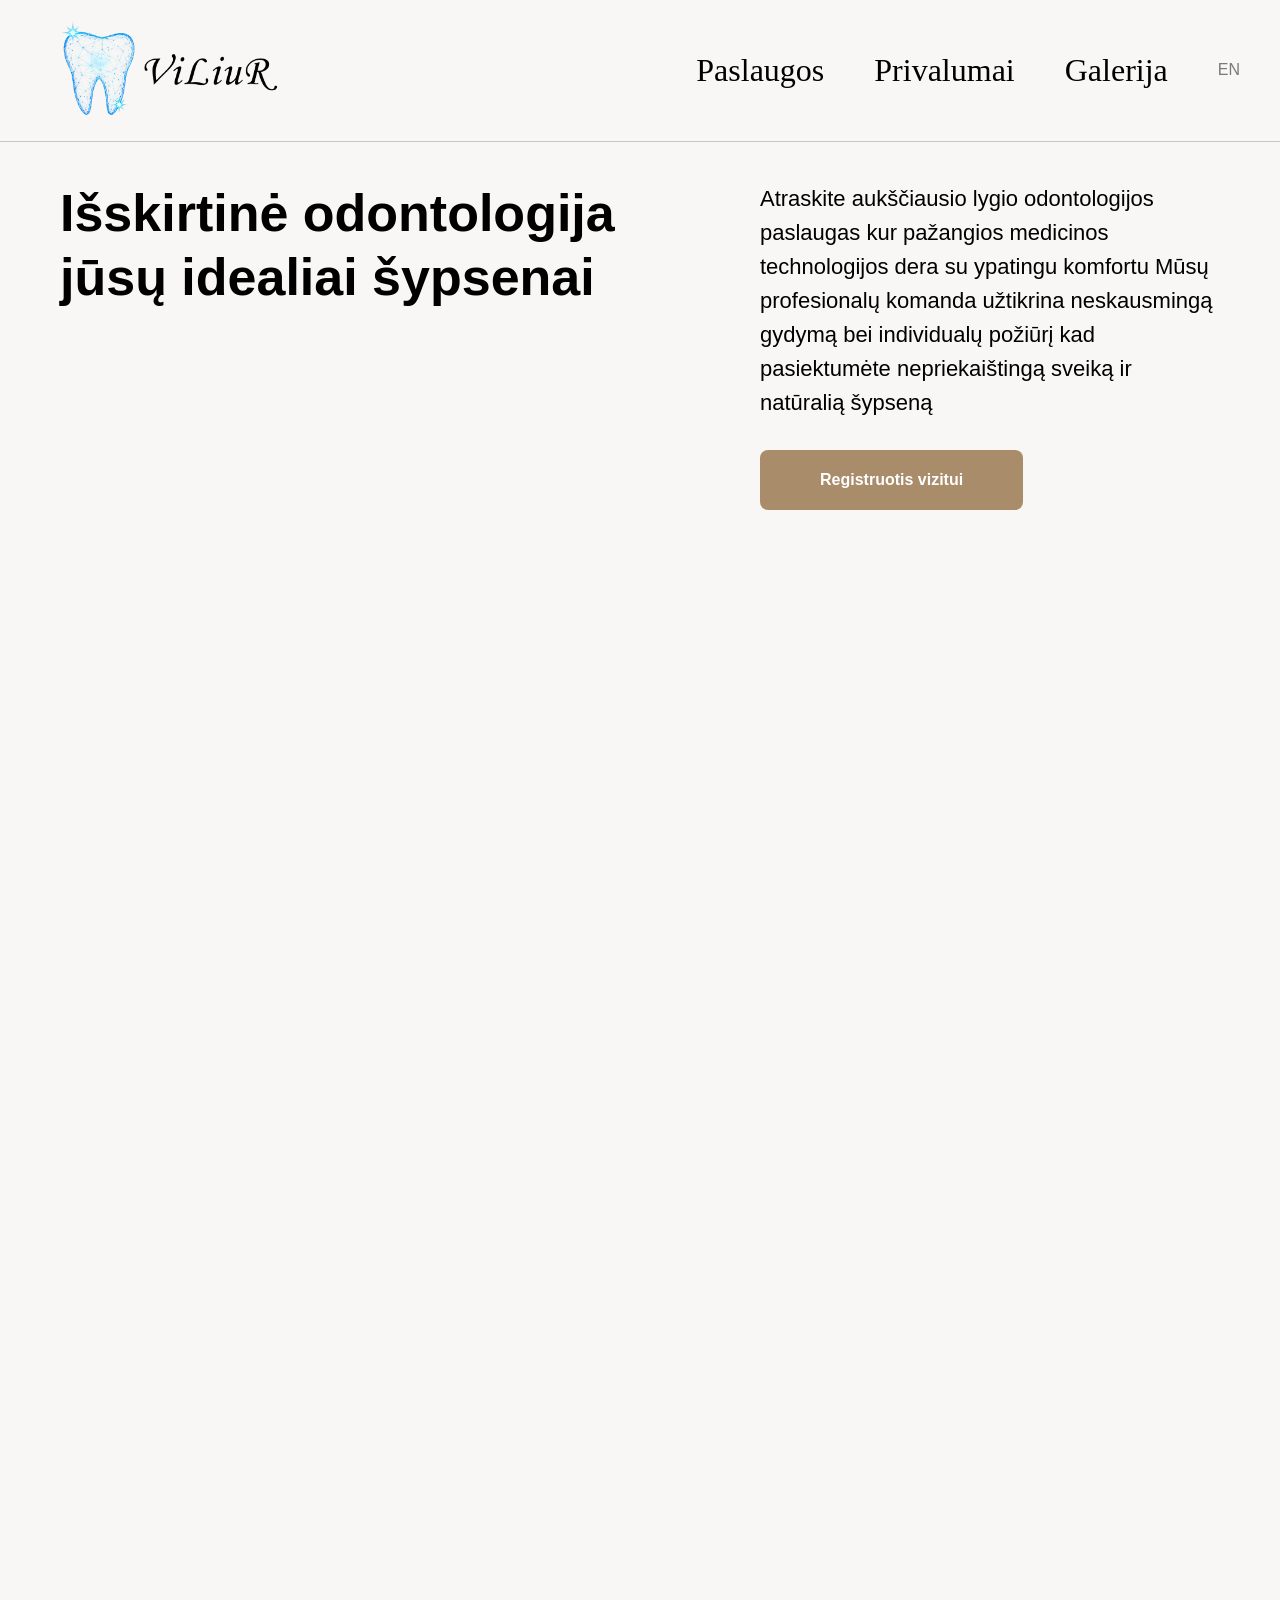
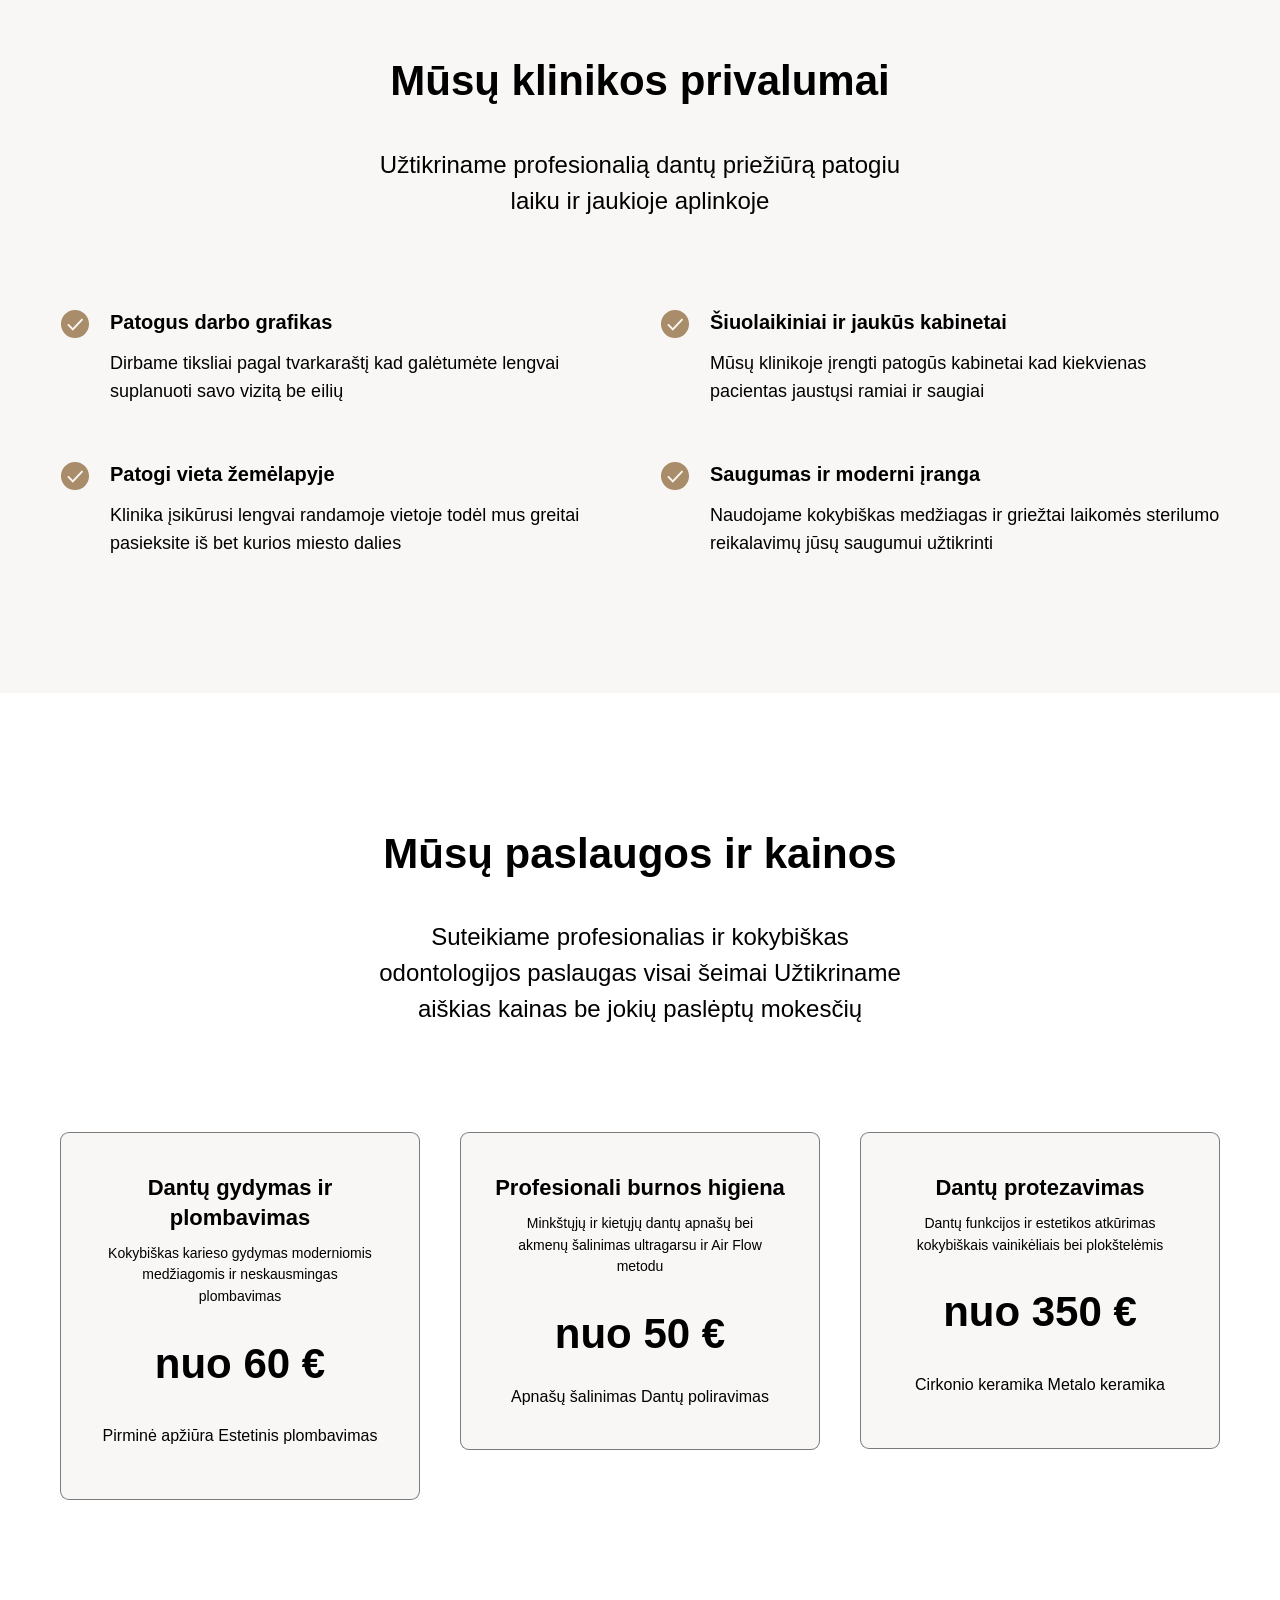
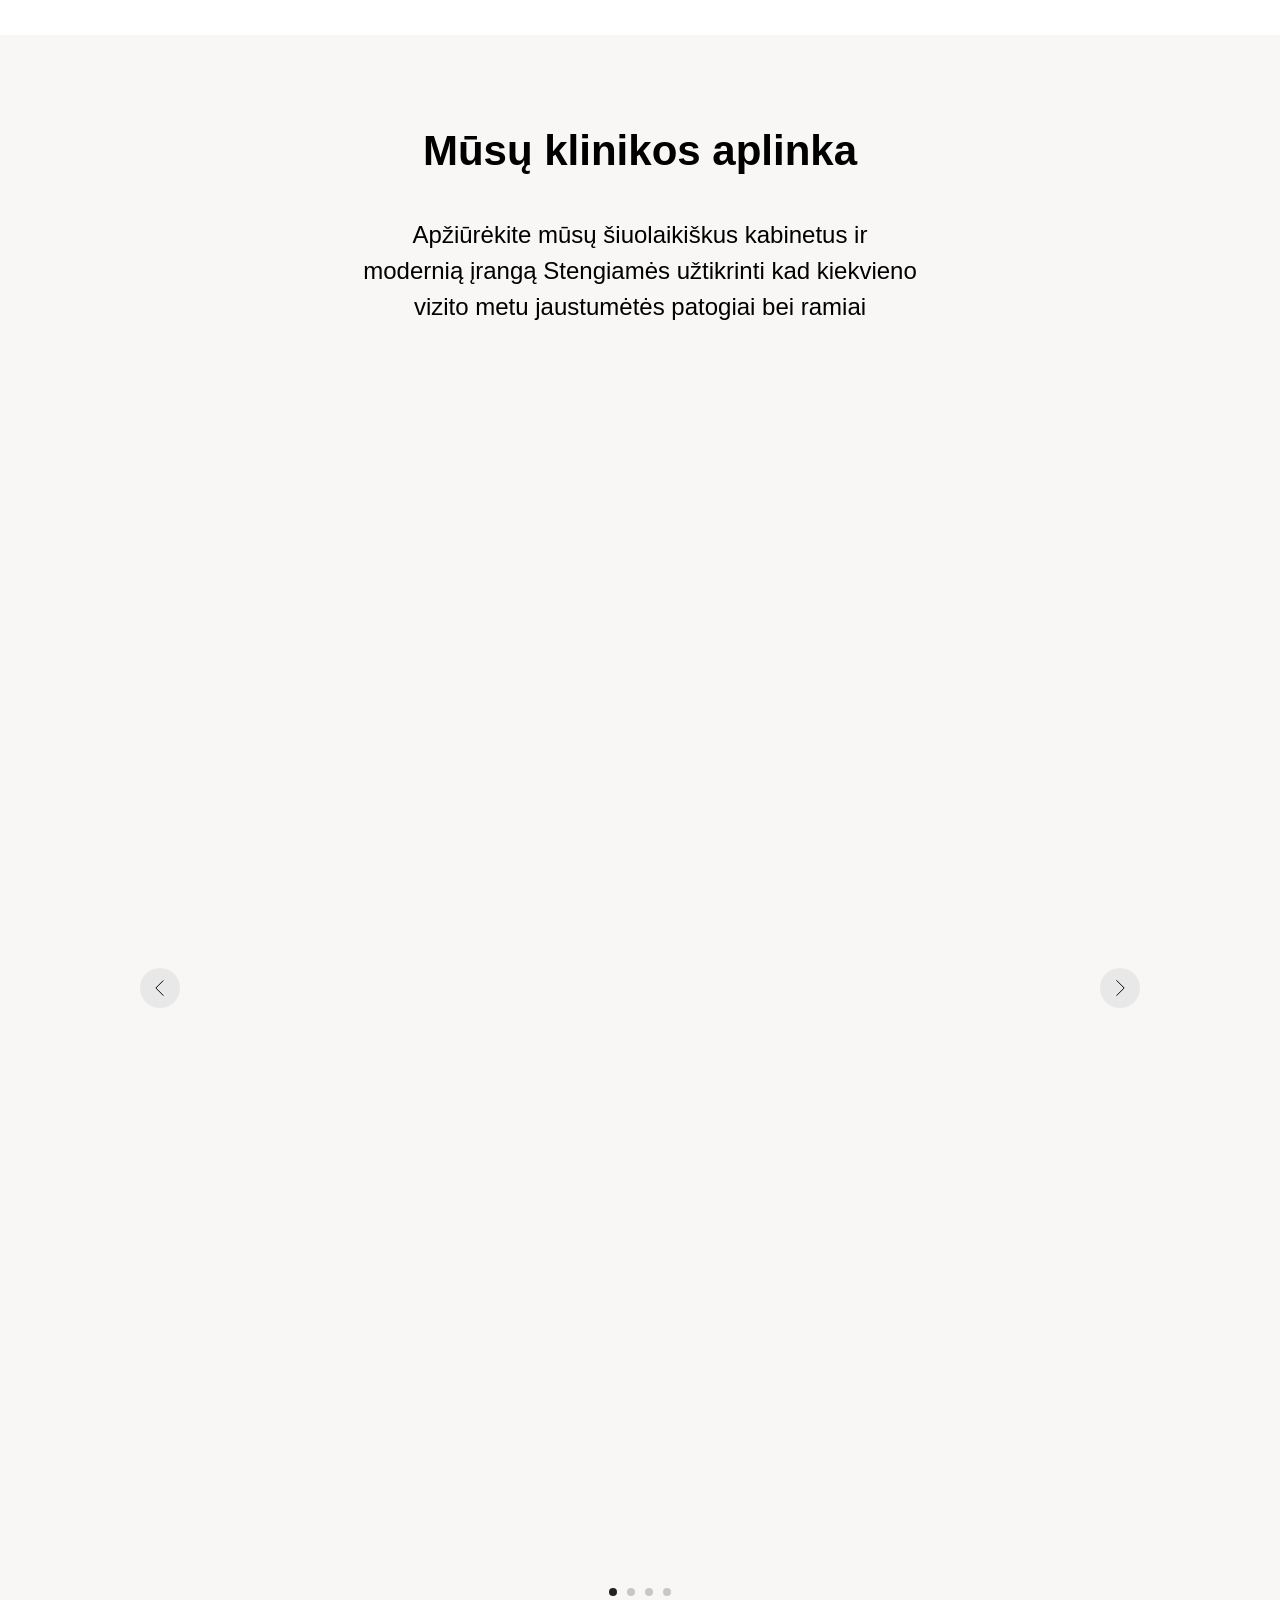
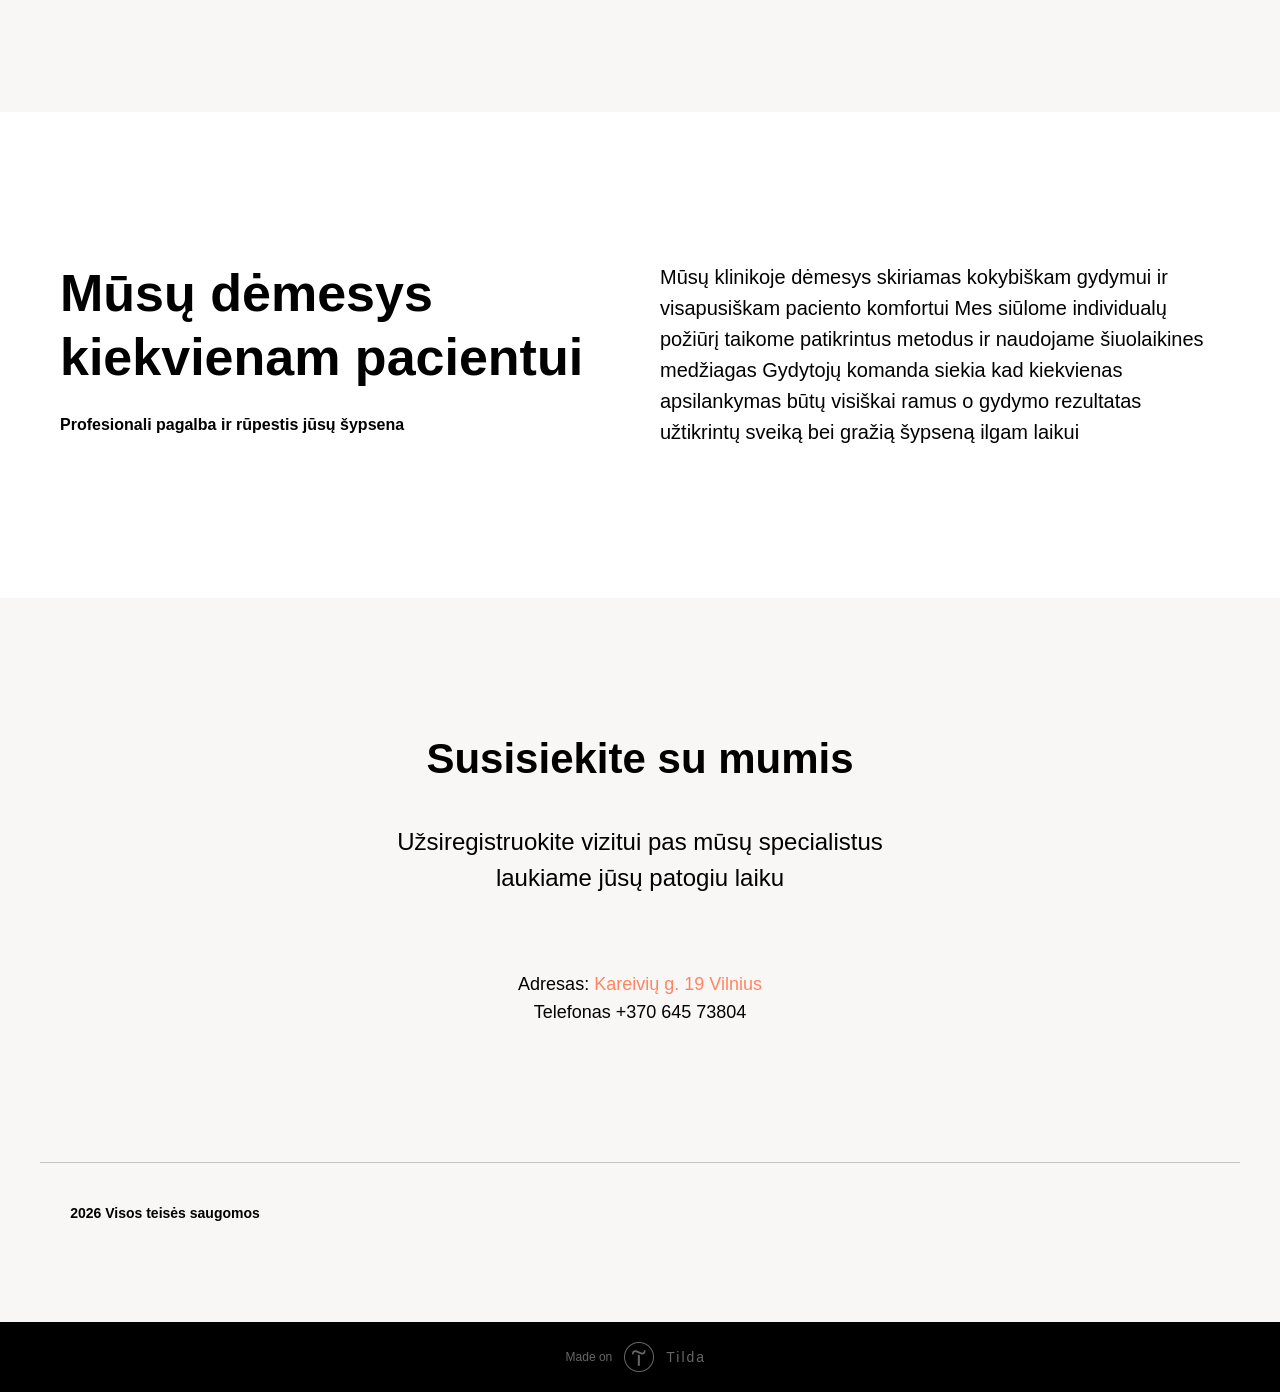
==== commit 416bebb8: "Add files via upload" ====
--- a/index.html
+++ b/index.html
@@ -1,8 +1,8 @@
 <!DOCTYPE html>
 <!-- saved from url=(0037)https://rarely-cute-katydid.tilda.ws/ -->
-<html class=""><head><meta http-equiv="Content-Type" content="text/html; charset=UTF-8">   <meta name="viewport" content="width=device-width, initial-scale=1.0"> <!--metatextblock--> <title>Elite Aesthetic Dentistry: Luxury Dental Artistry &amp; Advanced Care</title> <meta property="og:url" content="https://rarely-cute-katydid.tilda.ws"> <meta property="og:title" content="Elite Aesthetic Dentistry: Luxury Dental Artistry &amp; Advanced Care"> <meta property="og:description" content=""> <meta property="og:type" content="website"> <meta property="og:image" content="https://thb.tildacdn.ink/tild3638-3364-4638-b334-663330336534/-/resize/504x/ChatGPT_Image_Aug_17.png"> <link rel="canonical" href="https://rarely-cute-katydid.tilda.ws/"> <!--/metatextblock--> <meta name="format-detection" content="telephone=no"> <meta http-equiv="x-dns-prefetch-control" content="on"> <link rel="dns-prefetch" href="https://ws.tildacdn.com/"> <link rel="dns-prefetch" href="https://static.tildacdn.ink/"> <meta name="robots" content="nofollow"> <!--favicons--> <link rel="shortcut icon" href="https://static.tildacdn.ink/img/tildafavicon.ico" type="image/x-icon"> <!--/favicons--> <!-- Assets --> <script type="text/javascript" async="" id="tildastatscript" src="./index_files/tilda-stat-1.0.min.js.download"></script><script src="./index_files/tilda-fallback-1.0.min.js.download" async="" charset="utf-8"></script> <link rel="stylesheet" href="./index_files/tilda-grid-3.0.min.css" type="text/css" media="all" onerror="this.loaderr=&#39;y&#39;;"> <link rel="stylesheet" href="./index_files/tilda-blocks-page192633003.min.css" type="text/css" media="all" onerror="this.loaderr=&#39;y&#39;;"> <link rel="preconnect" href="https://fonts.gstatic.com/"> <link href="./index_files/css2" rel="stylesheet"> <link rel="stylesheet" href="./index_files/tilda-menusub-1.1.min.css" type="text/css" media="all" onerror="this.loaderr=&#39;y&#39;;"> <link rel="stylesheet" href="./index_files/tilda-menu-widgeticons-1.0.min.css" type="text/css" media="all" onerror="this.loaderr=&#39;y&#39;;"> <link rel="stylesheet" href="./index_files/tilda-menu-burger-1.0.min.css" type="text/css" media="all" onerror="this.loaderr=&#39;y&#39;;"> <link rel="stylesheet" href="./index_files/tilda-cards-1.0.min.css" type="text/css" media="all" onerror="this.loaderr=&#39;y&#39;;"> <link rel="stylesheet" href="./index_files/tilda-slds-1.4.min.css" type="text/css" media="all" onload="this.media=&#39;all&#39;;" onerror="this.loaderr=&#39;y&#39;;"> <noscript><link rel="stylesheet" href="https://static.tildacdn.ink/css/tilda-slds-1.4.min.css" type="text/css" media="all" /></noscript> <script nomodule="" src="./index_files/tilda-polyfill-1.0.min.js.download" charset="utf-8"></script> <script type="text/javascript">function t_onReady(func) {if(document.readyState!='loading') {func();} else {document.addEventListener('DOMContentLoaded',func);}}
+<html><head><meta http-equiv="Content-Type" content="text/html; charset=UTF-8">   <meta name="viewport" content="width=device-width, initial-scale=1.0"> <!--metatextblock--> <title>ViLiuR</title> <meta property="og:url" content="http://viliur.lt"> <meta property="og:title" content="ViLiuR"> <meta property="og:description" content=""> <meta property="og:type" content="website"> <meta property="og:image" content="https://thb.tildacdn.ink/tild3638-3364-4638-b334-663330336534/-/resize/504x/ChatGPT_Image_Aug_17.png"> <link rel="canonical" href="http://viliur.lt/"> <!--/metatextblock--> <meta name="format-detection" content="telephone=no"> <meta http-equiv="x-dns-prefetch-control" content="on"> <link rel="dns-prefetch" href="https://ws.tildacdn.com/"> <link rel="dns-prefetch" href="https://static.tildacdn.ink/"> <!--favicons--> <link rel="shortcut icon" href="https://static.tildacdn.ink/img/tildafavicon.ico" type="image/x-icon"> <!--/favicons--> <!-- Assets --> <script type="text/javascript" async="" id="tildastatscript" src="./index_files/tilda-stat-1.0.min.js.download"></script><script src="./index_files/tilda-fallback-1.0.min.js.download" async="" charset="utf-8"></script> <link rel="stylesheet" href="./index_files/tilda-grid-3.0.min.css" type="text/css" media="all" onerror="this.loaderr=&#39;y&#39;;"> <link rel="stylesheet" href="./index_files/tilda-blocks-page192633003.min.css" type="text/css" media="all" onerror="this.loaderr=&#39;y&#39;;"> <link rel="preconnect" href="https://fonts.gstatic.com/"> <link href="./index_files/css2" rel="stylesheet"> <link rel="stylesheet" href="./index_files/tilda-menusub-1.1.min.css" type="text/css" media="all" onerror="this.loaderr=&#39;y&#39;;"> <link rel="stylesheet" href="./index_files/tilda-menu-widgeticons-1.0.min.css" type="text/css" media="all" onerror="this.loaderr=&#39;y&#39;;"> <link rel="stylesheet" href="./index_files/tilda-menu-burger-1.0.min.css" type="text/css" media="all" onerror="this.loaderr=&#39;y&#39;;"> <link rel="stylesheet" href="./index_files/tilda-cards-1.0.min.css" type="text/css" media="all" onerror="this.loaderr=&#39;y&#39;;"> <link rel="stylesheet" href="./index_files/tilda-slds-1.4.min.css" type="text/css" media="all" onload="this.media=&#39;all&#39;;" onerror="this.loaderr=&#39;y&#39;;"> <noscript><link rel="stylesheet" href="https://static.tildacdn.ink/css/tilda-slds-1.4.min.css" type="text/css" media="all" /></noscript> <script nomodule="" src="./index_files/tilda-polyfill-1.0.min.js.download" charset="utf-8"></script> <script type="text/javascript">function t_onReady(func) {if(document.readyState!='loading') {func();} else {document.addEventListener('DOMContentLoaded',func);}}
 function t_onFuncLoad(funcName,okFunc,time) {if(typeof window[funcName]==='function') {okFunc();} else {setTimeout(function() {t_onFuncLoad(funcName,okFunc,time);},(time||100));}}function t_throttle(fn,threshhold,scope) {return function() {fn.apply(scope||this,arguments);};}</script> <script src="./index_files/tilda-scripts-3.0.min.js.download" charset="utf-8" defer="" onerror="this.loaderr=&#39;y&#39;;"></script> <script src="./index_files/tilda-blocks-page192633003.min.js.download" charset="utf-8" async="" onerror="this.loaderr=&#39;y&#39;;"></script> <script src="./index_files/tilda-lazyload-1.0.min.js.download" charset="utf-8" async="" onerror="this.loaderr=&#39;y&#39;;"></script> <script src="./index_files/tilda-menusub-1.1.min.js.download" charset="utf-8" async="" onerror="this.loaderr=&#39;y&#39;;"></script> <script src="./index_files/tilda-menu-1.1.min.js.download" charset="utf-8" async="" onerror="this.loaderr=&#39;y&#39;;"></script> <script src="./index_files/tilda-menu-widgeticons-1.0.min.js.download" charset="utf-8" async="" onerror="this.loaderr=&#39;y&#39;;"></script> <script src="./index_files/tilda-menu-burger-1.0.min.js.download" charset="utf-8" async="" onerror="this.loaderr=&#39;y&#39;;"></script> <script src="./index_files/tilda-paint-icons.min.js.download" charset="utf-8" async="" onerror="this.loaderr=&#39;y&#39;;"></script> <script src="./index_files/tilda-cards-1.0.min.js.download" charset="utf-8" async="" onerror="this.loaderr=&#39;y&#39;;"></script> <script src="./index_files/tilda-slds-1.4.min.js.download" charset="utf-8" async="" onerror="this.loaderr=&#39;y&#39;;"></script> <script src="./index_files/hammer.min.js.download" charset="utf-8" async="" onerror="this.loaderr=&#39;y&#39;;"></script> <script src="./index_files/tilda-video-1.0.min.js.download" charset="utf-8" async="" onerror="this.loaderr=&#39;y&#39;;"></script> <script src="./index_files/tilda-events-1.0.min.js.download" charset="utf-8" async="" onerror="this.loaderr=&#39;y&#39;;"></script> <script type="text/javascript">window.dataLayer=window.dataLayer||[];</script> <script type="text/javascript">(function() {var ttt='cebo';var tt='oog';var re=new RegExp("bot|g" + tt + "le|yandex|baidu|bing|msn|duckduckbot|teoma|slurp|crawler|spider|robot|crawling|fa" + ttt + "ok","i");if((re.test(navigator.userAgent))===false&&typeof(sessionStorage)!='undefined'&&sessionStorage.getItem('visited')!=='y'&&document.visibilityState){var style=document.createElement('style');style.type='text/css';style.innerHTML='@media screen and (min-width: 980px) {.t-records {opacity: 0;}.t-records_animated {-webkit-transition: opacity ease-in-out .2s;-moz-transition: opacity ease-in-out .2s;-o-transition: opacity ease-in-out .2s;transition: opacity ease-in-out .2s;}.t-records.t-records_visible {opacity: 1;}}';document.getElementsByTagName('head')[0].appendChild(style);function t_setvisRecs(){var alr=document.querySelectorAll('.t-records');Array.prototype.forEach.call(alr,function(el) {el.classList.add("t-records_animated");});setTimeout(function() {Array.prototype.forEach.call(alr,function(el) {el.classList.add("t-records_visible");});sessionStorage.setItem("visited","y");},400);}
-document.addEventListener('DOMContentLoaded',t_setvisRecs);}})();</script><style type="text/css">@media screen and (min-width: 980px) {.t-records {opacity: 0;}.t-records_animated {-webkit-transition: opacity ease-in-out .2s;-moz-transition: opacity ease-in-out .2s;-o-transition: opacity ease-in-out .2s;transition: opacity ease-in-out .2s;}.t-records.t-records_visible {opacity: 1;}}</style><script src="chrome-extension://liecbddmkiiihnedobmlmillhodjkdmb/js/recordConsoleEvents.js"></script><link type="text/css" rel="stylesheet" charset="UTF-8" href="./index_files/m=el_main_css"></head> <body class="t-body" style="margin:0;"> <!--allrecords--> <div id="allrecords" class="t-records t-records_animated t-records_visible" data-hook="blocks-collection-content-node" data-tilda-project-id="32327703" data-tilda-page-id="192633003" data-tilda-formskey="121eebb8fd84c9178274ac1432327703" data-tilda-cookie="no" data-tilda-lazy="yes" data-tilda-root-zone="one" data-tilda-project-country="LT"> <div id="rec3087381003" class="r t-rec" style="background-color: rgb(249, 247, 245); opacity: 1;" data-record-type="1367" data-bg-color="#f9f7f5" data-parenttplid="1272" data-animationappear="off"> <!-- T1272 --> <div id="nav3087381003marker"></div> <div class="t1272" data-menu="yes" data-menu-widgeticons-hide="yes"> <div class="t-menu-base__mobile-menu tmenu-mobile"> <div class="tmenu-mobile__container tmenu-mobile__container_right tmenu-mobile__container_logoleft"> <div class="t-menu-base__logowrapper t-menu-base__logowrapper_left t-menu-base__logowrapper_both t-menu-base__logowrapper_mobile"> <div class="t-menu-base__logo"> <img class="t-menu-base__imglogo t-menu-base__imglogomobile" src="./index_files/ChatGPT_Image_Aug_17.png" imgfield="img" alt=""> </div> </div> <style>#rec3087381003 .t-menu-base__imglogo{max-width:250px;width:250px;}</style> <button type="button" aria-expanded="false" aria-label="Navigation menu" class="t-menu-burger t-menuburger t-menu-base__burger_mlauto"> <div class="t-menu-burger__icon t-menu-burger__icon_first t-menu-burger__icon_small"> <span style="background-color: #000000;"></span> <span style="background-color: #000000;"></span> <span style="background-color: #000000;"></span> <span style="background-color: #000000;"></span> </div> </button> <style>#rec3087381003 .t-menu-burger__text{color:#000000;}</style> </div> </div> <style>.tmenu-mobile{background-color:#111;display:none;width:100%;top:0;z-index:990;}.tmenu-mobile_positionfixed{position:fixed;}.tmenu-mobile__text{color:#000;}.tmenu-mobile__container{min-height:64px;padding:20px;position:relative;box-sizing:border-box;display:flex;justify-content:space-between;align-items:center;}.tmenu-mobile__list{display:block;}.tmenu-mobile__container_logocenter>.t-menu-base__logowrapper,.tmenu-mobile__container_logocenter>.tmenu-mobile__text{position:absolute;left:50%;transform:translateX(-50%);}.tmenu-mobile__burgerlogo{display:inline-block;font-size:24px;font-weight:400;white-space:nowrap;vertical-align:middle;}@media screen and (max-width:960px){.tmenu-mobile__menucontent_hidden{display:none;height:auto;}.tmenu-mobile{display:block;}}@media screen and (max-width:960px){#rec3087381003 .tmenu-mobile{background-color:#f9f7f5;}}</style> <style>#rec3087381003 .tmenu-mobile__burgerlogo a{color:#000000;}</style> <style>#rec3087381003 .tmenu-mobile__burgerlogo__title{color:#000000;}</style> <div id="nav3087381003" class="t-menu-base t-menu-base_positionstatic
+document.addEventListener('DOMContentLoaded',t_setvisRecs);}})();</script><style type="text/css">@media screen and (min-width: 980px) {.t-records {opacity: 0;}.t-records_animated {-webkit-transition: opacity ease-in-out .2s;-moz-transition: opacity ease-in-out .2s;-o-transition: opacity ease-in-out .2s;transition: opacity ease-in-out .2s;}.t-records.t-records_visible {opacity: 1;}}</style></head> <body class="t-body" style="margin:0;"> <!--allrecords--> <div id="allrecords" class="t-records t-records_animated t-records_visible" data-hook="blocks-collection-content-node" data-tilda-project-id="32327703" data-tilda-page-id="192633003" data-tilda-formskey="121eebb8fd84c9178274ac1432327703" data-tilda-cookie="no" data-tilda-lazy="yes" data-tilda-root-zone="one" data-tilda-project-country="LT"> <div id="rec3087381003" class="r t-rec" style="background-color: rgb(249, 247, 245); opacity: 1;" data-record-type="1367" data-bg-color="#f9f7f5" data-parenttplid="1272" data-animationappear="off"> <!-- T1272 --> <div id="nav3087381003marker"></div> <div class="t1272" data-menu="yes" data-menu-widgeticons-hide="yes"> <div class="t-menu-base__mobile-menu tmenu-mobile"> <div class="tmenu-mobile__container tmenu-mobile__container_right tmenu-mobile__container_logoleft"> <div class="t-menu-base__logowrapper t-menu-base__logowrapper_left t-menu-base__logowrapper_both t-menu-base__logowrapper_mobile"> <div class="t-menu-base__logo"> <img class="t-menu-base__imglogo t-menu-base__imglogomobile" src="./index_files/ChatGPT_Image_Aug_17.png" imgfield="img" alt=""> </div> </div> <style>#rec3087381003 .t-menu-base__imglogo{max-width:250px;width:250px;}</style> <button type="button" aria-expanded="false" aria-label="Navigation menu" class="t-menu-burger t-menuburger t-menu-base__burger_mlauto"> <div class="t-menu-burger__icon t-menu-burger__icon_first t-menu-burger__icon_small"> <span style="background-color: #000000;"></span> <span style="background-color: #000000;"></span> <span style="background-color: #000000;"></span> <span style="background-color: #000000;"></span> </div> </button> <style>#rec3087381003 .t-menu-burger__text{color:#000000;}</style> </div> </div> <style>.tmenu-mobile{background-color:#111;display:none;width:100%;top:0;z-index:990;}.tmenu-mobile_positionfixed{position:fixed;}.tmenu-mobile__text{color:#000;}.tmenu-mobile__container{min-height:64px;padding:20px;position:relative;box-sizing:border-box;display:flex;justify-content:space-between;align-items:center;}.tmenu-mobile__list{display:block;}.tmenu-mobile__container_logocenter>.t-menu-base__logowrapper,.tmenu-mobile__container_logocenter>.tmenu-mobile__text{position:absolute;left:50%;transform:translateX(-50%);}.tmenu-mobile__burgerlogo{display:inline-block;font-size:24px;font-weight:400;white-space:nowrap;vertical-align:middle;}@media screen and (max-width:960px){.tmenu-mobile__menucontent_hidden{display:none;height:auto;}.tmenu-mobile{display:block;}}@media screen and (max-width:960px){#rec3087381003 .tmenu-mobile{background-color:#f9f7f5;}}</style> <style>#rec3087381003 .tmenu-mobile__burgerlogo a{color:#000000;}</style> <style>#rec3087381003 .tmenu-mobile__burgerlogo__title{color:#000000;}</style> <div id="nav3087381003" class="t-menu-base t-menu-base_positionstatic
 tmenu-mobile__menucontent_hidden t-menu-base_mobile-center
 t-menu-base__burgermenu__default" data-navmarker="nav3087381003marker" data-appearoffset="" data-bgopacity-two="1" data-menu="yes" data-bgcolor-hex="" data-bgcolor-rgba="" data-bgopacity="1" data-menushadow="" data-menushadow-css=""> <div class="t-menu-base__maincontainer
 t-menu-base__maincontainer_100 t-menu-base__maincontainer_100-40 t-menu-base__maincontainer_logoleft "> <div class="t-menu-base__logowrapper t-menu-base__logowrapper_left t-menu-base__logowrapper_both"> <div class="t-menu-base__logo"> <img class="t-menu-base__imglogo t-menu-base__imglogomobile" src="./index_files/ChatGPT_Image_Aug_17.png" imgfield="img" alt=""> </div> </div> <style>#rec3087381003 .t-menu-base__imglogo{max-width:250px;width:250px;}</style> <div class="t-menu-base__leftwrapper t-menu-base__wrapper t-menu-base__leftwrapper_right" style=""> <ul role="list" class="t-menu-base__list t-menu__list "> <li class="t-menu-base__list-item"> <div class="t-menu__link-wrapper" data-menu-submenu-hook=""> <a class="t-menu__link-item" href="https://rarely-cute-katydid.tilda.ws/#rec3087381303" data-menu-item-number="1">Paslaugos</a> </div> </li> <li class="t-menu-base__list-item"> <div class="t-menu__link-wrapper" data-menu-submenu-hook=""> <a class="t-menu__link-item" href="https://rarely-cute-katydid.tilda.ws/#rec3087381203" data-menu-item-number="2">Privalumai</a> </div> </li> <li class="t-menu-base__list-item"> <div class="t-menu__link-wrapper" data-menu-submenu-hook=""> <a class="t-menu__link-item" href="https://rarely-cute-katydid.tilda.ws/#rec3087679803" data-menu-item-number="3">Galerija</a> </div> </li> </ul> </div> <div class="t-menu-base__rightwrapper t-menu-base__wrapper" style=""> <div class="t-menu-base__additionalwrapper"> <div class="t-menu-base__langs-wrapper"> <ul class="t-menu-base__langs t-menu-base__langs_flex"> <li class="t-menu-base__langs-item"> <a style="opacity: 0.5; font-weight: 300"> <span class="t-menu-base__lang-code" title="English">EN</span> </a> </li> </ul> </div> <style>#rec3087381003 .t-menu-base__langs.t-menu-base__langs_dropdown .t-menu-base__langs-item a{color:#000000 !important;}#rec3087381003 .t-menu-base__langs.t-menu-base__langs_dropdown .t-menu-base__langs-item a.t-active{color:#000000 !important;}</style> </div> </div> </div> </div> </div> <script>t_onReady(function() {t_onFuncLoad('t_menuBase__interactFromKeyboard',function() {t_menuBase__interactFromKeyboard('3087381003');});t_onFuncLoad('t1272_init',function() {t1272_init('3087381003');});t_onFuncLoad('t_menuBase__setBGcolor',function() {t_menuBase__setBGcolor('3087381003','.t-menu-base, .t-menu-base__maincontainer');window.addEventListener('resize',t_throttle(function() {t_menuBase__setBGcolor('3087381003','.t-menu-base, .t-menu-base__maincontainer');}));});});t_onReady(function() {t_onFuncLoad('t1272_createMobileMenu',function() {t1272_createMobileMenu('3087381003');});});t_onReady(function() {t_onFuncLoad('t_menuBase__highlightActiveLinks',function() {t_menuBase__highlightActiveLinks('.t-menu-base__list-item a');});});t_onReady(function(){var rec=document.querySelector('#rec3087381003');if(!rec) return
@@ -10,7 +10,7 @@
 Išskirtinė odontologija jūsų idealiai šypsenai
 </div> </div> <div class="t-col t-col_5 t-prefix_1"> <div class="t1127__descr t-descr t-descr_lg" field="descr">
 Atraskite aukščiausio lygio odontologijos paslaugas kur pažangios medicinos technologijos dera su ypatingu komfortu Mūsų profesionalų komanda užtikrina neskausmingą gydymą bei individualų požiūrį kad pasiektumėte nepriekaištingą sveiką ir natūralią šypseną
-</div> <div class="t1127__buttons t1127__buttons_left"> <div class="t-btn t-btnflex t-btnflex_type_button t-btnflex_md" type="button"><span class="t-btnflex__text">Registruotis vizitui</span> <style>#rec3087381103 .t-btnflex.t-btnflex_type_button{color:#ffffff;background-color:#A98C6A;--border-width:0px;border-style:none !important;border-radius:8px;box-shadow:none !important;transition-duration:0.2s;transition-property:background-color,color,border-color,box-shadow,opacity,transform,gap;transition-timing-function:ease-in-out;}</style></div> </div> </div> </div> <div class="t1127__container t-container_100 t1127__container_last"> <div class="t1127__image t-bgimg loaded" data-original="https://static.tildacdn.ink/tild3761-6461-4463-b935-313631616230/pexels-shvets-produc.jpg" bgimgfield="img" style="background: url(&quot;https://optim.tildacdn.ink/tild3761-6461-4463-b935-313631616230/-/format/webp/pexels-shvets-produc.jpg.webp&quot;) center center / cover no-repeat; height: 100vh;" data-height-in-vh="100"> <meta itemprop="image" content="https://static.tildacdn.ink/tild3761-6461-4463-b935-313631616230/pexels-shvets-produc.jpg"> </div> </div> </div> <style>#rec3087381103 .t1127__image{border-radius:20px;}</style> </div> <div id="rec3087381203" class="r t-rec t-rec_pt_135 t-rec_pt-res-480_90 t-rec_pb_135 t-rec_pb-res-480_90" style="padding-top:135px;padding-bottom:135px;background-color:#f9f7f5; " data-animationappear="off" data-record-type="820" data-bg-color="#f9f7f5"> <!-- t820 --> <div class="t820"> <div class="t-section__container t-container t-container_flex js-block-header"> <div class="t-col t-col_12 "> <div class="js-block-header-title t-section__title t-title t-title_xs t-align_center t-margin_auto" data-editable="true" field="btitle">
+</div> <div class="t1127__buttons t1127__buttons_left"> <a class="t-btn t-btnflex t-btnflex_type_button t-btnflex_md" href="https://wa.me/37064573804"><span class="t-btnflex__text">Registruotis vizitui</span> <style>#rec3087381103 .t-btnflex.t-btnflex_type_button{color:#ffffff;background-color:#A98C6A;--border-width:0px;border-style:none !important;border-radius:8px;box-shadow:none !important;transition-duration:0.2s;transition-property:background-color,color,border-color,box-shadow,opacity,transform,gap;transition-timing-function:ease-in-out;}</style></a> </div> </div> </div> <div class="t1127__container t-container_100 t1127__container_last"> <div class="t1127__image t-bgimg loaded" data-original="https://static.tildacdn.ink/tild3761-6461-4463-b935-313631616230/pexels-shvets-produc.jpg" bgimgfield="img" style="background: url(&quot;https://optim.tildacdn.ink/tild3761-6461-4463-b935-313631616230/-/format/webp/pexels-shvets-produc.jpg.webp&quot;) center center / cover no-repeat; height: 100vh;" data-height-in-vh="100"> <meta itemprop="image" content="https://static.tildacdn.ink/tild3761-6461-4463-b935-313631616230/pexels-shvets-produc.jpg"> </div> </div> </div> <style>#rec3087381103 .t1127__image{border-radius:20px;}</style> </div> <div id="rec3087381203" class="r t-rec t-rec_pt_135 t-rec_pt-res-480_90 t-rec_pb_135 t-rec_pb-res-480_90" style="padding-top:135px;padding-bottom:135px;background-color:#f9f7f5; " data-animationappear="off" data-record-type="820" data-bg-color="#f9f7f5"> <!-- t820 --> <div class="t820"> <div class="t-section__container t-container t-container_flex js-block-header"> <div class="t-col t-col_12 "> <div class="js-block-header-title t-section__title t-title t-title_xs t-align_center t-margin_auto" data-editable="true" field="btitle">
 Mūsų klinikos privalumai
 </div> <div class="js-block-header-descr t-section__descr t-descr t-descr_xl t-align_center t-margin_auto" data-editable="true" field="bdescr">
 Užtikriname profesionalią dantų priežiūrą patogiu laiku ir jaukioje aplinkoje
@@ -20,32 +20,32 @@
 Suteikiame profesionalias ir kokybiškas odontologijos paslaugas visai šeimai Užtikriname aiškias kainas be jokių paslėptų mokesčių
 </div> </div> </div> <style>.t-section__title,.t-section__descr{overflow-wrap:break-word;}.t-section__descr{max-width:560px;}#rec3087381303 .t-section__title{margin-bottom:40px;}#rec3087381303 .t-section__descr{margin-bottom:105px;}#rec3087381303 .t-section__container:not(:has(.t-section__descr)) .t-section__title{margin-bottom:105px;}@media screen and (max-width:960px){#rec3087381303 .t-section__title{margin-bottom:20px;}#rec3087381303 .t-section__descr{margin-bottom:30px;}#rec3087381303 .t-section__container:not(:has(.t-section__descr)) .t-section__title{margin-bottom:30px;}}</style> <style>#rec3087381303 .t-section__title{color:#000000;}#rec3087381303 .t-section__descr{color:#000000;}</style> <div class="t-container t-card__container "> <div class="t1069__row"> <div class="t1069__col t-card__col t-col t-col_4 t-align_center "> <div class="t1069__content" style="border: 1px solid #00000080; background-color: #f9f7f5;"> <div class="t-card__title t-name t-name_lg" field="li_title__2277133932380" style="height: 59px;">
 Dantų gydymas ir plombavimas
-</div> <div class="t-card__uptitle t-descr t-descr_xxs" field="li_subtitle__2277133932380" style="height: 87px;">
+</div> <div class="t-card__uptitle t-descr t-descr_xxs" field="li_subtitle__2277133932380" style="height: 65px;">
 Kokybiškas karieso gydymas moderniomis medžiagomis ir neskausmingas plombavimas
 </div> <div class="t1069__price t-title t-title_xs" field="li_price__2277133932380" data-redactor-toolbar="no" style="height: 52px;">
 nuo 60 €
-</div> <div class="t-card__descr t-descr t-descr_xs" field="li_descr__2277133932380" style="height: 70px;"> <ul><li data-list="bullet">Pirminė apžiūra Estetinis plombavimas</li></ul> </div> </div> </div> <div class="t1069__col t-card__col t-col t-col_4 t-align_center "> <div class="t1069__content" style="border: 1px solid #00000080; background-color: #f9f7f5;"> <div class="t-card__title t-name t-name_lg" field="li_title__8287133932381" style="height: 59px;">
+</div> <div class="t-card__descr t-descr t-descr_xs" field="li_descr__2277133932380" style="height: 45px;"> <ul><li data-list="bullet">Pirminė apžiūra Estetinis plombavimas</li></ul> </div> </div> </div> <div class="t1069__col t-card__col t-col t-col_4 t-align_center "> <div class="t1069__content" style="border: 1px solid #00000080; background-color: #f9f7f5;"> <div class="t-card__title t-name t-name_lg" field="li_title__8287133932381" style="height: 59px;">
 Profesionali burnos higiena
-</div> <div class="t-card__uptitle t-descr t-descr_xxs" field="li_subtitle__8287133932381" style="height: 87px;">
+</div> <div class="t-card__uptitle t-descr t-descr_xxs" field="li_subtitle__8287133932381" style="height: 65px;">
 Minkštųjų ir kietųjų dantų apnašų bei akmenų šalinimas ultragarsu ir Air Flow metodu
 </div> <div class="t1069__price t-title t-title_xs" field="li_price__8287133932381" data-redactor-toolbar="no" style="height: 52px;">
 nuo 50 €
-</div> <div class="t-card__descr t-descr t-descr_xs" field="li_descr__8287133932381" style="height: 70px;">
+</div> <div class="t-card__descr t-descr t-descr_xs" field="li_descr__8287133932381" style="height: 45px;">
 Apnašų šalinimas Dantų poliravimas
 </div> </div> </div> <div class="t1069__col t-card__col t-col t-col_4 t-align_center "> <div class="t1069__content" style="border: 1px solid #00000080; background-color: #f9f7f5;"> <div class="t-card__title t-name t-name_lg" field="li_title__1786989698638" style="height: 59px;">
 Dantų protezavimas
-</div> <div class="t-card__uptitle t-descr t-descr_xxs" field="li_subtitle__1786989698638" style="height: 87px;">
+</div> <div class="t-card__uptitle t-descr t-descr_xxs" field="li_subtitle__1786989698638" style="height: 65px;">
 Dantų funkcijos ir estetikos atkūrimas kokybiškais vainikėliais bei plokštelėmis
 </div> <div class="t1069__price t-title t-title_xs" field="li_price__1786989698638" data-redactor-toolbar="no" style="height: 52px;">
 nuo 350 €
-</div> <div class="t-card__descr t-descr t-descr_xs" field="li_descr__1786989698638" style="height: 70px;"> <ul><li data-list="bullet">Cirkonio keramika Metalo keramika</li></ul> </div> </div> </div> </div> </div> </div> <script>t_onReady(function() {setTimeout(function() {t_onFuncLoad('t1069_init',function() {t1069_init('3087381303');});},500);window.addEventListener('resize',t_throttle(function() {t_onFuncLoad('t1069_init',function() {t1069_init('3087381303');});},250));var rec=document.getElementById('rec3087381303');if(rec) {if(typeof jQuery!=='undefined') {$('.t1069').on('displayChanged',function() {t1069_init('3087381303');});} else {var wrapperBlock=rec.querySelector('.t1069');if(wrapperBlock) {wrapperBlock.addEventListener('displayChanged',function() {t_onFuncLoad('t1069_init',function() {t1069_init('3087381303');});});}}
-window.onload=function() {t1069_init('3087381303');};}});</script> <style>#rec3087381303 .t-card__title{color:#000000;}#rec3087381303 .t-card__uptitle{color:#000000;}#rec3087381303 .t1069__price{color:#000000;}#rec3087381303 .t-card__descr{color:#000000;}</style> <style>#rec3087381303 .t1069__featured .t1069__content{box-shadow:0px 0px 20px rgba(0,0,0,0.1);}</style> <style>#rec3087381303 .t1069__content{border-radius:9px;}</style> </div> <div id="rec3087679803" class="r t-rec t-rec_pt_90 t-rec_pb_90" style="padding-top:90px;padding-bottom:90px; " data-animationappear="off" data-record-type="670"> <!-- T670 --> <div class="t670"> <div class="t-section__container t-container t-container_flex js-block-header"> <div class="t-col t-col_12 "> <div class="js-block-header-title t-section__title t-title t-title_xs t-align_center t-margin_auto" data-editable="true" field="btitle">
+</div> <div class="t-card__descr t-descr t-descr_xs" field="li_descr__1786989698638" style="height: 45px;"> <ul><li data-list="bullet">Cirkonio keramika Metalo keramika</li></ul> </div> </div> </div> </div> </div> </div> <script>t_onReady(function() {setTimeout(function() {t_onFuncLoad('t1069_init',function() {t1069_init('3087381303');});},500);window.addEventListener('resize',t_throttle(function() {t_onFuncLoad('t1069_init',function() {t1069_init('3087381303');});},250));var rec=document.getElementById('rec3087381303');if(rec) {if(typeof jQuery!=='undefined') {$('.t1069').on('displayChanged',function() {t1069_init('3087381303');});} else {var wrapperBlock=rec.querySelector('.t1069');if(wrapperBlock) {wrapperBlock.addEventListener('displayChanged',function() {t_onFuncLoad('t1069_init',function() {t1069_init('3087381303');});});}}
+window.onload=function() {t1069_init('3087381303');};}});</script> <style>#rec3087381303 .t-card__title{color:#000000;}#rec3087381303 .t-card__uptitle{color:#000000;}#rec3087381303 .t1069__price{color:#000000;}#rec3087381303 .t-card__descr{color:#000000;}</style> <style>#rec3087381303 .t1069__featured .t1069__content{box-shadow:0px 0px 20px rgba(0,0,0,0.1);}</style> <style>#rec3087381303 .t1069__content{border-radius:9px;}</style> </div> <div id="rec3087679803" class="r t-rec t-rec_pt_90 t-rec_pb_90" style="padding-top:90px;padding-bottom:90px;background-color:#f9f7f5; " data-animationappear="off" data-record-type="670" data-bg-color="#f9f7f5"> <!-- T670 --> <div class="t670"> <div class="t-section__container t-container t-container_flex js-block-header"> <div class="t-col t-col_12 "> <div class="js-block-header-title t-section__title t-title t-title_xs t-align_center t-margin_auto" data-editable="true" field="btitle">
 Mūsų klinikos aplinka
 </div> <div class="js-block-header-descr t-section__descr t-descr t-descr_xl t-align_center t-margin_auto" data-editable="true" field="bdescr">
 Apžiūrėkite mūsų šiuolaikiškus kabinetus ir modernią įrangą Stengiamės užtikrinti kad kiekvieno vizito metu jaustumėtės patogiai bei ramiai
-</div> </div> </div> <style>.t-section__title,.t-section__descr{overflow-wrap:break-word;}.t-section__descr{max-width:560px;}#rec3087679803 .t-section__title{margin-bottom:40px;}#rec3087679803 .t-section__descr{margin-bottom:90px;}#rec3087679803 .t-section__container:not(:has(.t-section__descr)) .t-section__title{margin-bottom:90px;}@media screen and (max-width:960px){#rec3087679803 .t-section__title{margin-bottom:20px;}#rec3087679803 .t-section__descr{margin-bottom:45px;}#rec3087679803 .t-section__container:not(:has(.t-section__descr)) .t-section__title{margin-bottom:45px;}}</style> <div class="t-slds" style=""> <div class="t-container t-slds__main" style="touch-action: pan-y; -webkit-user-drag: none; -webkit-tap-highlight-color: rgba(0, 0, 0, 0);"> <ul class="t-slds__arrow_container t-slds__arrow_container-outside" style="max-width: 1060px;"> <li class="t-slds__arrow_wrapper t-slds__arrow_wrapper-left" data-slide-direction="left" style="height: 1147px;"> <button type="button" class="t-slds__arrow t-slds__arrow-left t-slds__arrow-withbg" aria-controls="carousel_3087679803" aria-disabled="false" aria-label="Previous slide" style="width: 40px; height: 40px; background-color: rgb(232, 232, 232); margin-top: 0px;"> <div class="t-slds__arrow_body t-slds__arrow_body-left" style="width: 9px;"> <svg role="presentation" focusable="false" style="display: block" viewBox="0 0 9.3 17" xmlns="http://www.w3.org/2000/svg" xmlns:xlink="http://www.w3.org/1999/xlink"> <polyline fill="none" stroke="#000000" stroke-linejoin="butt" stroke-linecap="butt" stroke-width="1" points="0.5,0.5 8.5,8.5 0.5,16.5"></polyline> </svg> </div> </button> </li> <li class="t-slds__arrow_wrapper t-slds__arrow_wrapper-right" data-slide-direction="right" style="height: 1147px;"> <button type="button" class="t-slds__arrow t-slds__arrow-right t-slds__arrow-withbg" aria-controls="carousel_3087679803" aria-disabled="false" aria-label="Next slide" style="width: 40px; height: 40px; background-color: rgb(232, 232, 232); margin-top: 0px;"> <div class="t-slds__arrow_body t-slds__arrow_body-right" style="width: 9px;"> <svg role="presentation" focusable="false" style="display: block" viewBox="0 0 9.3 17" xmlns="http://www.w3.org/2000/svg" xmlns:xlink="http://www.w3.org/1999/xlink"> <polyline fill="none" stroke="#000000" stroke-linejoin="butt" stroke-linecap="butt" stroke-width="1" points="0.5,0.5 8.5,8.5 0.5,16.5"></polyline> </svg> </div> </button> </li> </ul> <div class="t-slds__container t-width t-width_9 t-margin_auto"> <div class="t-slds__items-wrapper t-slds__witharrows t-slds_animated-none" id="carousel_3087679803" data-slider-transition="300" data-slider-with-cycle="true" data-slider-correct-height="true" data-auto-correct-mobile-width="false" data-slider-arrows-nearpic="yes" aria-roledescription="carousel" aria-live="off" data-slider-initialized="true" data-slider-totalslides="4" data-slider-pos="1" data-slider-cycle="" data-slider-animated="" data-swiper-initialized="true" data-slider-stopped="yes" style="width: 5160px; height: 1147px; transform: translateX(-860px);"> <div class="t-slds__item t-slds__item-loaded" data-slide-index="0" role="group" aria-roledescription="slide" aria-hidden="true" aria-label="4 of 4" style="width: 860px;"> <div class="t-width t-width_9 t-margin_auto" itemscope="" itemtype="http://schema.org/ImageObject"> <div class="t-slds__wrapper t-align_center"> <meta itemprop="image" content="https://static.tildacdn.ink/tild6332-6338-4730-b338-343963376439/photo_2026-08-14_20-.jpg"> <img class="t-slds__img t-img loaded" src="./index_files/photo_2026-08-14_20-.jpg.webp" data-original="https://static.tildacdn.ink/tild6332-6338-4730-b338-343963376439/photo_2026-08-14_20-.jpg" alt=""> </div> </div> </div><div class="t-slds__item t-slds__item_active t-slds__item-loaded" data-slide-index="1" role="group" aria-roledescription="slide" aria-hidden="false" aria-label="1 of 4" style="width: 860px;"> <div class="t-width t-width_9 t-margin_auto" itemscope="" itemtype="http://schema.org/ImageObject"> <div class="t-slds__wrapper t-align_center"> <meta itemprop="image" content="https://static.tildacdn.ink/tild3062-6233-4163-b064-616430326238/photo_2026-08-14_20-.jpg"> <img class="t-slds__img t-img loaded" src="./index_files/photo_2026-08-14_20-(1).jpg.webp" data-original="https://static.tildacdn.ink/tild3062-6233-4163-b064-616430326238/photo_2026-08-14_20-.jpg" alt=""> </div> </div> </div> <div class="t-slds__item t-slds__item-loaded" data-slide-index="2" role="group" aria-roledescription="slide" aria-hidden="true" aria-label="2 of 4" style="width: 860px;"> <div class="t-width t-width_9 t-margin_auto" itemscope="" itemtype="http://schema.org/ImageObject"> <div class="t-slds__wrapper t-align_center"> <meta itemprop="image" content="https://static.tildacdn.ink/tild6633-3831-4664-a438-323237646634/photo_2026-08-14_20-.jpg"> <img class="t-slds__img t-img loaded" src="./index_files/photo_2026-08-14_20-(2).jpg.webp" data-original="https://static.tildacdn.ink/tild6633-3831-4664-a438-323237646634/photo_2026-08-14_20-.jpg" alt=""> </div> </div> </div> <div class="t-slds__item" data-slide-index="3" role="group" aria-roledescription="slide" aria-hidden="true" aria-label="3 of 4" style="width: 860px;"> <div class="t-width t-width_9 t-margin_auto" itemscope="" itemtype="http://schema.org/ImageObject"> <div class="t-slds__wrapper t-align_center"> <meta itemprop="image" content="https://static.tildacdn.ink/tild6436-6461-4263-b530-663434343336/photo_2026-08-14_20-.jpg"> <img class="t-slds__img t-img" src="./index_files/photo_2026-08-14_20-.jpg" data-original="https://static.tildacdn.ink/tild6436-6461-4263-b530-663434343336/photo_2026-08-14_20-.jpg" alt=""> </div> </div> </div> <div class="t-slds__item t-slds__item-loaded" data-slide-index="4" role="group" aria-roledescription="slide" aria-hidden="true" aria-label="4 of 4" style="width: 860px;"> <div class="t-width t-width_9 t-margin_auto" itemscope="" itemtype="http://schema.org/ImageObject"> <div class="t-slds__wrapper t-align_center"> <meta itemprop="image" content="https://static.tildacdn.ink/tild6332-6338-4730-b338-343963376439/photo_2026-08-14_20-.jpg"> <img class="t-slds__img t-img" src="./index_files/photo_2026-08-14_20-(1).jpg" data-original="https://static.tildacdn.ink/tild6332-6338-4730-b338-343963376439/photo_2026-08-14_20-.jpg" alt=""> </div> </div> </div><div class="t-slds__item" data-slide-index="5" role="group" aria-roledescription="slide" aria-hidden="true" aria-label="1 of 4" style="width: 860px;"> <div class="t-width t-width_9 t-margin_auto" itemscope="" itemtype="http://schema.org/ImageObject"> <div class="t-slds__wrapper t-align_center"> <meta itemprop="image" content="https://static.tildacdn.ink/tild3062-6233-4163-b064-616430326238/photo_2026-08-14_20-.jpg"> <img class="t-slds__img t-img" src="./index_files/photo_2026-08-14_20-(2).jpg" data-original="https://static.tildacdn.ink/tild3062-6233-4163-b064-616430326238/photo_2026-08-14_20-.jpg" alt=""> </div> </div> </div> </div> </div> <ul class="t-slds__bullet_wrapper"> <li class="t-slds__bullet t-slds__bullet_active" data-slide-bullet-for="1"> <button type="button" class="t-slds__bullet_body" aria-label="Go to slide 1" style="background-color: #c7c7c7;" aria-current="true"></button> </li> <li class="t-slds__bullet " data-slide-bullet-for="2"> <button type="button" class="t-slds__bullet_body" aria-label="Go to slide 2" style="background-color: #c7c7c7;"></button> </li> <li class="t-slds__bullet " data-slide-bullet-for="3"> <button type="button" class="t-slds__bullet_body" aria-label="Go to slide 3" style="background-color: #c7c7c7;"></button> </li> <li class="t-slds__bullet " data-slide-bullet-for="4"> <button type="button" class="t-slds__bullet_body" aria-label="Go to slide 4" style="background-color: #c7c7c7;"></button> </li> </ul> <div class="t-slds__caption__container"> </div> </div> </div> </div> <script>t_onReady(function() {t_onFuncLoad('t670_init',function() {t670_init('3087679803',false);});});</script> <style>#rec3087679803 .t-slds__bullet_active .t-slds__bullet_body{background-color:#222 !important;}#rec3087679803 .t-slds__bullet:hover .t-slds__bullet_body{background-color:#222 !important;}</style> </div> <div id="rec3087381503" class="r t-rec t-rec_pt_150 t-rec_pt-res-480_90 t-rec_pb_150 t-rec_pb-res-480_90" style="padding-top:150px;padding-bottom:150px;background-color:#FFFFFF; " data-record-type="489" data-bg-color="#FFFFFF" data-animationappear="off"> <!-- T489 --> <div class="t489"> <div class="t-container"> <div class="t489__top t-col t-col_6 "> <div class="t489__title t-title t-title_md" field="title">Mūsų dėmesys kiekvienam pacientui</div> <div class="t489__subtitle t-name t-name_xs" field="subtitle">Profesionali pagalba ir rūpestis jūsų šypsena</div> </div> <div class="t-col t-col_6 "> <div class="t489__descr t-descr t-descr_md" field="descr">Mūsų klinikoje dėmesys skiriamas kokybiškam gydymui ir visapusiškam paciento komfortui Mes siūlome individualų požiūrį taikome patikrintus metodus ir naudojame šiuolaikines medžiagas Gydytojų komanda siekia kad kiekvienas apsilankymas būtų visiškai ramus o gydymo rezultatas užtikrintų sveiką bei gražią šypseną ilgam laikui</div> </div> </div> </div> <style>#rec3087381503 .t489__title{color:#000000;}#rec3087381503 .t489__subtitle{color:#000000;}#rec3087381503 .t489__descr{color:#000000;}</style> </div> <div id="rec3087381603" class="r t-rec t-rec_pt_135 t-rec_pt-res-480_90 t-rec_pb_135 t-rec_pb-res-480_90" style="padding-top:135px;padding-bottom:135px;background-color:#f9f7f5; " data-record-type="572" data-bg-color="#f9f7f5" data-animationappear="off"> <!-- t572 --> <div class="t572"> <div class="t-section__container t-container t-container_flex js-block-header"> <div class="t-col t-col_12 "> <div class="js-block-header-title t-section__title t-title t-title_xs t-align_center t-margin_auto" data-editable="true" field="btitle">
+</div> </div> </div> <style>.t-section__title,.t-section__descr{overflow-wrap:break-word;}.t-section__descr{max-width:560px;}#rec3087679803 .t-section__title{margin-bottom:40px;}#rec3087679803 .t-section__descr{margin-bottom:90px;}#rec3087679803 .t-section__container:not(:has(.t-section__descr)) .t-section__title{margin-bottom:90px;}@media screen and (max-width:960px){#rec3087679803 .t-section__title{margin-bottom:20px;}#rec3087679803 .t-section__descr{margin-bottom:45px;}#rec3087679803 .t-section__container:not(:has(.t-section__descr)) .t-section__title{margin-bottom:45px;}}</style> <div class="t-slds" style=""> <div class="t-container t-slds__main" style="touch-action: pan-y; -webkit-user-drag: none; -webkit-tap-highlight-color: rgba(0, 0, 0, 0);"> <ul class="t-slds__arrow_container t-slds__arrow_container-outside" style="max-width: 1060px;"> <li class="t-slds__arrow_wrapper t-slds__arrow_wrapper-left" data-slide-direction="left" style="height: 1147px;"> <button type="button" class="t-slds__arrow t-slds__arrow-left t-slds__arrow-withbg" aria-controls="carousel_3087679803" aria-disabled="false" aria-label="Previous slide" style="width: 40px; height: 40px; background-color: rgb(232, 232, 232); margin-top: 0px;"> <div class="t-slds__arrow_body t-slds__arrow_body-left" style="width: 9px;"> <svg role="presentation" focusable="false" style="display: block" viewBox="0 0 9.3 17" xmlns="http://www.w3.org/2000/svg" xmlns:xlink="http://www.w3.org/1999/xlink"> <polyline fill="none" stroke="#000000" stroke-linejoin="butt" stroke-linecap="butt" stroke-width="1" points="0.5,0.5 8.5,8.5 0.5,16.5"></polyline> </svg> </div> </button> </li> <li class="t-slds__arrow_wrapper t-slds__arrow_wrapper-right" data-slide-direction="right" style="height: 1147px;"> <button type="button" class="t-slds__arrow t-slds__arrow-right t-slds__arrow-withbg" aria-controls="carousel_3087679803" aria-disabled="false" aria-label="Next slide" style="width: 40px; height: 40px; background-color: rgb(232, 232, 232); margin-top: 0px;"> <div class="t-slds__arrow_body t-slds__arrow_body-right" style="width: 9px;"> <svg role="presentation" focusable="false" style="display: block" viewBox="0 0 9.3 17" xmlns="http://www.w3.org/2000/svg" xmlns:xlink="http://www.w3.org/1999/xlink"> <polyline fill="none" stroke="#000000" stroke-linejoin="butt" stroke-linecap="butt" stroke-width="1" points="0.5,0.5 8.5,8.5 0.5,16.5"></polyline> </svg> </div> </button> </li> </ul> <div class="t-slds__container t-width t-width_9 t-margin_auto"> <div class="t-slds__items-wrapper t-slds__witharrows t-slds_animated-none" id="carousel_3087679803" data-slider-transition="300" data-slider-with-cycle="true" data-slider-correct-height="true" data-auto-correct-mobile-width="false" data-slider-arrows-nearpic="yes" aria-roledescription="carousel" aria-live="off" data-slider-initialized="true" data-slider-totalslides="4" data-slider-pos="1" data-slider-cycle="" data-slider-animated="" data-swiper-initialized="true" data-slider-stopped="yes" style="width: 5160px; height: 1147px; transform: translateX(-860px);"> <div class="t-slds__item t-slds__item-loaded" data-slide-index="0" role="group" aria-roledescription="slide" aria-hidden="true" aria-label="4 of 4" style="width: 860px;"> <div class="t-width t-width_9 t-margin_auto" itemscope="" itemtype="http://schema.org/ImageObject"> <div class="t-slds__wrapper t-align_center"> <meta itemprop="image" content="https://static.tildacdn.ink/tild6332-6338-4730-b338-343963376439/photo_2026-08-14_20-.jpg"> <img class="t-slds__img t-img" src="./index_files/photo_2026-08-14_20-.jpg" data-original="https://static.tildacdn.ink/tild6332-6338-4730-b338-343963376439/photo_2026-08-14_20-.jpg" alt=""> </div> </div> </div><div class="t-slds__item t-slds__item_active t-slds__item-loaded" data-slide-index="1" role="group" aria-roledescription="slide" aria-hidden="false" aria-label="1 of 4" style="width: 860px;"> <div class="t-width t-width_9 t-margin_auto" itemscope="" itemtype="http://schema.org/ImageObject"> <div class="t-slds__wrapper t-align_center"> <meta itemprop="image" content="https://static.tildacdn.ink/tild3062-6233-4163-b064-616430326238/photo_2026-08-14_20-.jpg"> <img class="t-slds__img t-img" src="./index_files/photo_2026-08-14_20-(1).jpg" data-original="https://static.tildacdn.ink/tild3062-6233-4163-b064-616430326238/photo_2026-08-14_20-.jpg" alt=""> </div> </div> </div> <div class="t-slds__item t-slds__item-loaded" data-slide-index="2" role="group" aria-roledescription="slide" aria-hidden="true" aria-label="2 of 4" style="width: 860px;"> <div class="t-width t-width_9 t-margin_auto" itemscope="" itemtype="http://schema.org/ImageObject"> <div class="t-slds__wrapper t-align_center"> <meta itemprop="image" content="https://static.tildacdn.ink/tild6633-3831-4664-a438-323237646634/photo_2026-08-14_20-.jpg"> <img class="t-slds__img t-img" src="./index_files/photo_2026-08-14_20-(2).jpg" data-original="https://static.tildacdn.ink/tild6633-3831-4664-a438-323237646634/photo_2026-08-14_20-.jpg" alt=""> </div> </div> </div> <div class="t-slds__item" data-slide-index="3" role="group" aria-roledescription="slide" aria-hidden="true" aria-label="3 of 4" style="width: 860px;"> <div class="t-width t-width_9 t-margin_auto" itemscope="" itemtype="http://schema.org/ImageObject"> <div class="t-slds__wrapper t-align_center"> <meta itemprop="image" content="https://static.tildacdn.ink/tild6436-6461-4263-b530-663434343336/photo_2026-08-14_20-.jpg"> <img class="t-slds__img t-img" src="./index_files/photo_2026-08-14_20-(3).jpg" data-original="https://static.tildacdn.ink/tild6436-6461-4263-b530-663434343336/photo_2026-08-14_20-.jpg" alt=""> </div> </div> </div> <div class="t-slds__item t-slds__item-loaded" data-slide-index="4" role="group" aria-roledescription="slide" aria-hidden="true" aria-label="4 of 4" style="width: 860px;"> <div class="t-width t-width_9 t-margin_auto" itemscope="" itemtype="http://schema.org/ImageObject"> <div class="t-slds__wrapper t-align_center"> <meta itemprop="image" content="https://static.tildacdn.ink/tild6332-6338-4730-b338-343963376439/photo_2026-08-14_20-.jpg"> <img class="t-slds__img t-img" src="./index_files/photo_2026-08-14_20-.jpg" data-original="https://static.tildacdn.ink/tild6332-6338-4730-b338-343963376439/photo_2026-08-14_20-.jpg" alt=""> </div> </div> </div><div class="t-slds__item" data-slide-index="5" role="group" aria-roledescription="slide" aria-hidden="true" aria-label="1 of 4" style="width: 860px;"> <div class="t-width t-width_9 t-margin_auto" itemscope="" itemtype="http://schema.org/ImageObject"> <div class="t-slds__wrapper t-align_center"> <meta itemprop="image" content="https://static.tildacdn.ink/tild3062-6233-4163-b064-616430326238/photo_2026-08-14_20-.jpg"> <img class="t-slds__img t-img" src="./index_files/photo_2026-08-14_20-(1).jpg" data-original="https://static.tildacdn.ink/tild3062-6233-4163-b064-616430326238/photo_2026-08-14_20-.jpg" alt=""> </div> </div> </div> </div> </div> <ul class="t-slds__bullet_wrapper"> <li class="t-slds__bullet t-slds__bullet_active" data-slide-bullet-for="1"> <button type="button" class="t-slds__bullet_body" aria-label="Go to slide 1" style="background-color: #c7c7c7;" aria-current="true"></button> </li> <li class="t-slds__bullet " data-slide-bullet-for="2"> <button type="button" class="t-slds__bullet_body" aria-label="Go to slide 2" style="background-color: #c7c7c7;"></button> </li> <li class="t-slds__bullet " data-slide-bullet-for="3"> <button type="button" class="t-slds__bullet_body" aria-label="Go to slide 3" style="background-color: #c7c7c7;"></button> </li> <li class="t-slds__bullet " data-slide-bullet-for="4"> <button type="button" class="t-slds__bullet_body" aria-label="Go to slide 4" style="background-color: #c7c7c7;"></button> </li> </ul> <div class="t-slds__caption__container"> </div> </div> </div> </div> <script>t_onReady(function() {t_onFuncLoad('t670_init',function() {t670_init('3087679803',false);});});</script> <style>#rec3087679803 .t-slds__bullet_active .t-slds__bullet_body{background-color:#222 !important;}#rec3087679803 .t-slds__bullet:hover .t-slds__bullet_body{background-color:#222 !important;}</style> </div> <div id="rec3087381503" class="r t-rec t-rec_pt_150 t-rec_pt-res-480_90 t-rec_pb_150 t-rec_pb-res-480_90" style="padding-top:150px;padding-bottom:150px;background-color:#FFFFFF; " data-record-type="489" data-bg-color="#FFFFFF" data-animationappear="off"> <!-- T489 --> <div class="t489"> <div class="t-container"> <div class="t489__top t-col t-col_6 "> <div class="t489__title t-title t-title_md" field="title">Mūsų dėmesys kiekvienam pacientui</div> <div class="t489__subtitle t-name t-name_xs" field="subtitle">Profesionali pagalba ir rūpestis jūsų šypsena</div> </div> <div class="t-col t-col_6 "> <div class="t489__descr t-descr t-descr_md" field="descr">Mūsų klinikoje dėmesys skiriamas kokybiškam gydymui ir visapusiškam paciento komfortui Mes siūlome individualų požiūrį taikome patikrintus metodus ir naudojame šiuolaikines medžiagas Gydytojų komanda siekia kad kiekvienas apsilankymas būtų visiškai ramus o gydymo rezultatas užtikrintų sveiką bei gražią šypseną ilgam laikui</div> </div> </div> </div> <style>#rec3087381503 .t489__title{color:#000000;}#rec3087381503 .t489__subtitle{color:#000000;}#rec3087381503 .t489__descr{color:#000000;}</style> </div> <div id="rec3087381603" class="r t-rec t-rec_pt_135 t-rec_pt-res-480_90 t-rec_pb_135 t-rec_pb-res-480_90" style="padding-top:135px;padding-bottom:135px;background-color:#f9f7f5; " data-record-type="572" data-bg-color="#f9f7f5" data-animationappear="off"> <!-- t572 --> <div class="t572"> <div class="t-section__container t-container t-container_flex js-block-header"> <div class="t-col t-col_12 "> <div class="js-block-header-title t-section__title t-title t-title_xs t-align_center t-margin_auto" data-editable="true" field="btitle">
 Susisiekite su mumis
 </div> <div class="js-block-header-descr t-section__descr t-descr t-descr_xl t-align_center t-margin_auto" data-editable="true" field="bdescr">
 Užsiregistruokite vizitui pas mūsų specialistus laukiame jūsų patogiu laiku
-</div> </div> </div> <style>.t-section__title,.t-section__descr{overflow-wrap:break-word;}.t-section__descr{max-width:560px;}#rec3087381603 .t-section__title{margin-bottom:40px;}#rec3087381603 .t-section__descr{margin-bottom:75px;}#rec3087381603 .t-section__container:not(:has(.t-section__descr)) .t-section__title{margin-bottom:75px;}@media screen and (max-width:960px){#rec3087381603 .t-section__title{margin-bottom:20px;}#rec3087381603 .t-section__descr{margin-bottom:45px;}#rec3087381603 .t-section__container:not(:has(.t-section__descr)) .t-section__title{margin-bottom:45px;}}</style> <style>#rec3087381603 .t-section__title{color:#000000;}#rec3087381603 .t-section__descr{color:#000000;}</style> <div class="t572__container t-container"> <div class="t-col t-col_6 t-prefix_3 t-align_center"> <div class="t572__text t-text t-text_sm" field="text">Adresas: <a href="https://maps.app.goo.gl/XrSzD2nFwNqGZDLL9" target="_blank" rel="noreferrer noopener">Kareivių g. 19 Vilnius</a><br>Telefonas <a href="tel:+37064573804">+370 645 73804</a></div> </div> </div> </div> <style>#rec3087381603 .t572__text{color:#000000;}</style> </div> <div id="rec3087381703" class="r t-rec t-rec_pt_0 t-rec_pb_60 t-rec_pb-res-480_45" style="padding-top:0px;padding-bottom:60px;background-color:#f9f7f5; " data-animationappear="off" data-record-type="389" data-bg-color="#f9f7f5"> <!-- T389 --> <div class="t389" id="t-footer_3087381703"> <div class="t389__maincontainer" style="height: 100px;"> <div class="t389__linewrapper"> <hr class="t389__horizontalline t-divider" data-divider-fieldset="color2,opacity,bordersize" style="background-color:#000000; height:1px; opacity:0.2;"> </div> <div class="t389__content"> <div class="t389__col t389__col_hiddenmobile"> <div class="t389__typo t389__copyright t-name t-name_xs" field="text"> <p style="text-align: center;">2026 Visos teisės saugomos</p> </div> </div> <div class="t389__col t389__col_center t-align_center"> </div> <div class="t389__col t389__col_mobile"> <div class="t389__typo t389__copyright t-name t-name_xs" field="text"> <p style="text-align: center;">2026 Visos teisės saugomos</p> </div> </div> <div class="t389__col"> <div class="t389__scroll t-align_right"> </div> </div> </div> </div> </div> <style>#rec3087381703 .t389__copyright{color:#000000;}#rec3087381703 .t389_scrolltop{color:#000000;}</style> </div> </div> <!--/allrecords--> <!-- Tilda copyright. Don't remove this line --> <div class="t-tildalabel t-tildalabel-free" id="tildacopy" data-tilda-sign="32327703#192633003" style="display: block !important; visibility: visible !important; position: relative !important; width: 100% !important; pointer-events: all !important; opacity: 1 !important; margin: 0 !important; z-index: 1 !important"> <div class="t-tildalabel-free__main"> <a href="https://tilda.cc/" target="_blank" style="padding-bottom:12px; display: block;" rel="noopener"><img alt="" style="width:40px;" src="./index_files/tildacopy.png" fetchpriority="low"></a> <div style="padding-bottom: 15px;">This site was made on <a href="https://tilda.cc/" target="_blank" style="text-decoration: none; color:inherit;" rel="noopener">Tilda — a website builder</a> that helps to&nbsp;create a&nbsp;website without any code</div> <a href="https://tilda.cc/registration/" target="_blank" style="display: inline-block; padding: 10px 20px; font-size: 13px; border-radius: 50px; background-color: #fff; color:#000; text-decoration: none;" rel="noopener">Create a website</a> </div> <div class="t-tildalabel-free__links-wr"> <a class="t-tildalabel-free__txt-link" href="https://help.tilda.cc/white-label" target="_blank" rel="noopener">How to remove this block?</a> <a class="t-tildalabel-free__txt-link" href="https://tilda.cc/" target="_blank" rel="noopener">About platform</a> <a class="t-tildalabel-free__txt-link" href="https://tilda.cc/abuse/" target="_blank" rel="noopener">Submit a complaint</a> </div> </div> <!-- Stat --> <script type="text/javascript">if(!window.mainTracker) {window.mainTracker='tilda';}
-window.tildastatcookie='no';setTimeout(function(){(function(d,w,k,o,g) {var n=d.getElementsByTagName(o)[0],s=d.createElement(o),f=function(){n.parentNode.insertBefore(s,n);};s.type="text/javascript";s.async=true;s.key=k;s.id="tildastatscript";s.src=g;if(w.opera=="[object Opera]") {d.addEventListener("DOMContentLoaded",f,false);} else {f();}})(document,window,'ea5f3e05f9494f3242f85c10d6682857','script','https://static.tildacdn.ink/js/tilda-stat-1.0.min.js');},2000);</script><div id="goog-gt-tt" class="VIpgJd-yAWNEb-L7lbkb skiptranslate" style="display: none; border-radius: 12px; margin: 0 0 0 -23px; padding: 0; font-family: &#39;Google Sans&#39;, Arial, sans-serif;" data-id=""><div id="goog-gt-vt" class="VIpgJd-yAWNEb-hvhgNd"><div class="VIpgJd-yAWNEb-hvhgNd-Ud7fr"><img src="./index_files/24px.svg" width="24" height="24" alt=""><div class=" VIpgJd-yAWNEb-hvhgNd-IuizWc-i3jM8c " dir="ltr">Original text</div></div><div class="VIpgJd-yAWNEb-hvhgNd-k77Iif"><div id="goog-gt-original-text" class="VIpgJd-yAWNEb-nVMfcd-fmcmS VIpgJd-yAWNEb-hvhgNd-axAV1"></div></div><div class="VIpgJd-yAWNEb-hvhgNd-N7Eqid ltr"><div class="VIpgJd-yAWNEb-hvhgNd-N7Eqid-B7I4Od ltr" dir="ltr"><div class="VIpgJd-yAWNEb-hvhgNd-UTujCb">Rate this translation</div><div class="VIpgJd-yAWNEb-hvhgNd-eO9mKe">Your feedback will be used to help improve Google Translate</div></div><div class="VIpgJd-yAWNEb-hvhgNd-xgov5 ltr"><button id="goog-gt-thumbUpButton" type="button" class="VIpgJd-yAWNEb-hvhgNd-bgm6sf" title="Good translation" aria-label="Good translation" aria-pressed="false"><span id="goog-gt-thumbUpIcon"><svg width="24" height="24" viewBox="0 0 24 24" focusable="false" class="VIpgJd-yAWNEb-hvhgNd-THI6Vb NMm5M"><path d="M21 7h-6.31l.95-4.57.03-.32c0-.41-.17-.79-.44-1.06L14.17 0S7.08 6.85 7 7H2v13h16c.83 0 1.54-.5 1.84-1.22l3.02-7.05c.09-.23.14-.47.14-.73V9c0-1.1-.9-2-2-2zM7 18H4V9h3v9zm14-7l-3 7H9V8l4.34-4.34L12 9h9v2z"></path></svg></span><span id="goog-gt-thumbUpIconFilled"><svg width="24" height="24" viewBox="0 0 24 24" focusable="false" class="VIpgJd-yAWNEb-hvhgNd-THI6Vb NMm5M"><path d="M21 7h-6.31l.95-4.57.03-.32c0-.41-.17-.79-.44-1.06L14.17 0S7.08 6.85 7 7v13h11c.83 0 1.54-.5 1.84-1.22l3.02-7.05c.09-.23.14-.47.14-.73V9c0-1.1-.9-2-2-2zM5 7H1v13h4V7z"></path></svg></span></button><button id="goog-gt-thumbDownButton" type="button" class="VIpgJd-yAWNEb-hvhgNd-bgm6sf" title="Poor translation" aria-label="Poor translation" aria-pressed="false"><span id="goog-gt-thumbDownIcon"><svg width="24" height="24" viewBox="0 0 24 24" focusable="false" class="VIpgJd-yAWNEb-hvhgNd-THI6Vb NMm5M"><path d="M3 17h6.31l-.95 4.57-.03.32c0 .41.17.79.44 1.06L9.83 24s7.09-6.85 7.17-7h5V4H6c-.83 0-1.54.5-1.84 1.22l-3.02 7.05c-.09.23-.14.47-.14.73v2c0 1.1.9 2 2 2zM17 6h3v9h-3V6zM3 13l3-7h9v10l-4.34 4.34L12 15H3v-2z"></path></svg></span><span id="goog-gt-thumbDownIconFilled"><svg width="24" height="24" viewBox="0 0 24 24" focusable="false" class="VIpgJd-yAWNEb-hvhgNd-THI6Vb NMm5M"><path d="M3 17h6.31l-.95 4.57-.03.32c0 .41.17.79.44 1.06L9.83 24s7.09-6.85 7.17-7V4H6c-.83 0-1.54.5-1.84 1.22l-3.02 7.05c-.09.23-.14.47-.14.73v2c0 1.1.9 2 2 2zm16 0h4V4h-4v13z"></path></svg></span></button></div></div><div id="goog-gt-votingHiddenPane" class="VIpgJd-yAWNEb-hvhgNd-aXYTce"><form id="goog-gt-votingForm" action="https://translate.googleapis.com/translate_voting?client=te_lib" method="post" target="votingFrame" class="VIpgJd-yAWNEb-hvhgNd-aXYTce"><input type="text" name="sl" id="goog-gt-votingInputSrcLang"><input type="text" name="tl" id="goog-gt-votingInputTrgLang"><input type="text" name="query" id="goog-gt-votingInputSrcText"><input type="text" name="gtrans" id="goog-gt-votingInputTrgText"><input type="text" name="vote" id="goog-gt-votingInputVote"></form><iframe name="votingFrame" frameborder="0" src="./index_files/saved_resource.html"></iframe></div></div></div>  <script async="" type="text/javascript" src="./index_files/tilda-performance-1.0.min.js.download"></script></body></html>+</div> </div> </div> <style>.t-section__title,.t-section__descr{overflow-wrap:break-word;}.t-section__descr{max-width:560px;}#rec3087381603 .t-section__title{margin-bottom:40px;}#rec3087381603 .t-section__descr{margin-bottom:75px;}#rec3087381603 .t-section__container:not(:has(.t-section__descr)) .t-section__title{margin-bottom:75px;}@media screen and (max-width:960px){#rec3087381603 .t-section__title{margin-bottom:20px;}#rec3087381603 .t-section__descr{margin-bottom:45px;}#rec3087381603 .t-section__container:not(:has(.t-section__descr)) .t-section__title{margin-bottom:45px;}}</style> <style>#rec3087381603 .t-section__title{color:#000000;}#rec3087381603 .t-section__descr{color:#000000;}</style> <div class="t572__container t-container"> <div class="t-col t-col_6 t-prefix_3 t-align_center"> <div class="t572__text t-text t-text_sm" field="text">Adresas: <a href="https://maps.app.goo.gl/XrSzD2nFwNqGZDLL9" target="_blank" rel="noreferrer noopener">Kareivių g. 19 Vilnius</a><br>Telefonas <a href="tel:+37064573804">+370 645 73804</a></div> </div> </div> </div> <style>#rec3087381603 .t572__text{color:#000000;}</style> </div> <div id="rec3087381703" class="r t-rec t-rec_pt_0 t-rec_pb_60 t-rec_pb-res-480_45" style="padding-top:0px;padding-bottom:60px;background-color:#f9f7f5; " data-animationappear="off" data-record-type="389" data-bg-color="#f9f7f5"> <!-- T389 --> <div class="t389" id="t-footer_3087381703"> <div class="t389__maincontainer" style="height: 100px;"> <div class="t389__linewrapper"> <hr class="t389__horizontalline t-divider" data-divider-fieldset="color2,opacity,bordersize" style="background-color:#000000; height:1px; opacity:0.2;"> </div> <div class="t389__content"> <div class="t389__col t389__col_hiddenmobile"> <div class="t389__typo t389__copyright t-name t-name_xs" field="text"> <p style="text-align: center;">2026 Visos teisės saugomos</p> </div> </div> <div class="t389__col t389__col_center t-align_center"> </div> <div class="t389__col t389__col_mobile"> <div class="t389__typo t389__copyright t-name t-name_xs" field="text"> <p style="text-align: center;">2026 Visos teisės saugomos</p> </div> </div> <div class="t389__col"> <div class="t389__scroll t-align_right"> </div> </div> </div> </div> </div> <style>#rec3087381703 .t389__copyright{color:#000000;}#rec3087381703 .t389_scrolltop{color:#000000;}</style> </div> </div> <!--/allrecords--> <!-- Tilda copyright. Don't remove this line --><div class="t-tildalabel " id="tildacopy" data-tilda-sign="32327703#192633003" style="display: block !important; visibility: visible !important; position: relative !important; width: 100% !important; pointer-events: all !important; opacity: 1 !important; margin: 0 !important; z-index: 1 !important"><a href="https://tilda.cc/" class="t-tildalabel__link"><div class="t-tildalabel__wrapper"><div class="t-tildalabel__txtleft">Made on </div><div class="t-tildalabel__wrapimg"><img src="./index_files/tildacopy.png" class="t-tildalabel__img" fetchpriority="low" alt=""></div><div class="t-tildalabel__txtright">Tilda</div></div></a></div> <!-- Stat --> <script type="text/javascript">if(!window.mainTracker) {window.mainTracker='tilda';}
+window.tildastatcookie='no';setTimeout(function(){(function(d,w,k,o,g) {var n=d.getElementsByTagName(o)[0],s=d.createElement(o),f=function(){n.parentNode.insertBefore(s,n);};s.type="text/javascript";s.async=true;s.key=k;s.id="tildastatscript";s.src=g;if(w.opera=="[object Opera]") {d.addEventListener("DOMContentLoaded",f,false);} else {f();}})(document,window,'ea5f3e05f9494f3242f85c10d6682857','script','https://static.tildacdn.ink/js/tilda-stat-1.0.min.js');},2000);</script>  </body></html>
--- a/index_files/tilda-blocks-page192633003.min.css
+++ b/index_files/tilda-blocks-page192633003.min.css
@@ -1 +1 @@
-.csssize{height:13617px}#allrecords .r,body{--t-headline-font:'Roboto',Arial,sans-serif;--t-text-font:'Roboto',Arial,sans-serif}.t-body{margin:0px}body{background-color:none}:where(.t-records) a,:where(.t-records) button,:where(.t-records) .t-radio,:where(.t-records) .t-checkbox,:where(.t-records) .t-img-select{outline:none}:where(.t-records) a:focus-visible,:where(.t-records) button:focus-visible,:where(.t-records) .t-focusable,:where(.t-records) .t-focusable .t-btn,:where(.t-records) .t-focusable .t-btntext,:where(.t-records) .t-img-select:focus-visible+.t-img-select__indicator,:where(.t-records) .t-img-select:focus-visible+.t-img-select__indicator:after,:where(.t-records) .t-radio:focus-visible+.t-radio__indicator,:where(.t-records) .t-checkbox:focus-visible+.t-checkbox__indicator{outline-color:#2015FF;outline-offset:4px;outline-style:auto}:where(.t-records) .t-descr a:focus-visible,:where(.t-records) .t-sociallinks a:focus-visible,:where(.t-records) .ya-share2__link:focus-visible{outline-offset:2px}@media print{body,html{min-width:1200px;max-width:1200px;padding:0;margin:0 auto;border:none}}.t-records{-webkit-font-smoothing:antialiased;background-color:none}:where(.t-records) a{color:#ff8562;text-decoration:none}:where(.t-records) a[href^=tel]{color:inherit;text-decoration:none}:where(.t-records) ol{padding-left:22px;margin-top:0px;margin-bottom:10px}:where(.t-records) ul{padding-left:20px;margin-top:0px;margin-bottom:10px}:where(.t-records) b,:where(.t-records) strong{font-weight:700}.t-mbfix{opacity:.01;-webkit-transform:translateX(0px);-ms-transform:translateX(0px);transform:translateX(0px);position:fixed;width:100%;height:500px;background-color:white;top:0px;left:0px;z-index:10000;-webkit-transition:all 0.1s ease;transition:all 0.1s ease}.t-mbfix_hide{-webkit-transform:translateX(3000px);-ms-transform:translateX(3000px);transform:translateX(3000px)}img:not([src]){visibility:hidden}.t-body_scroll-locked{position:fixed;left:0;width:100%;height:100%;overflow:hidden}.r_anim{-webkit-transition:opacity 0.5s;transition:opacity 0.5s}.r_hidden{opacity:0}.r_showed{opacity:1}@media screen and (max-width:1024px){a:active,button:active{-webkit-tap-highlight-color:rgba(255,255,255,.1)}}.t-text{font-family:'Roboto',Arial,sans-serif;font-weight:300;color:#000000}.t-text_sm{font-size:18px;line-height:1.55}.t-name{font-family:'Roboto',Arial,sans-serif;font-weight:600;color:#000000}.t-name_xs{font-size:16px;line-height:1.35}.t-name_md{font-size:20px;line-height:1.35}.t-name_lg{font-size:22px;line-height:1.35}.t-title{font-family:'Roboto',Arial,sans-serif;font-weight:600;color:#000000}.t-title_xs{font-size:42px;line-height:1.23}.t-title_md{font-size:52px;line-height:1.23}.t-descr{font-family:'Roboto',Arial,sans-serif;font-weight:300;color:#000000}.t-descr_xxs{font-size:14px;line-height:1.55}.t-descr_xs{font-size:16px;line-height:1.55}.t-descr_sm{font-size:18px;line-height:1.55}.t-descr_md{font-size:20px;line-height:1.55}.t-descr_lg{font-size:22px;line-height:1.55}.t-descr_xl{font-size:24px;line-height:1.5}.t-btn{display:inline-block;font-family:'Roboto',Arial,sans-serif;border:0 none;text-align:center;white-space:nowrap;vertical-align:middle;font-weight:700;background-image:none;cursor:pointer;-webkit-appearance:none;-webkit-user-select:none;-moz-user-select:none;-ms-user-select:none;-o-user-select:none;user-select:none;-webkit-box-sizing:border-box;-moz-box-sizing:border-box;box-sizing:border-box}.t-btn td{vertical-align:middle}.t-btn_sending{opacity:.5}.t-align_center{text-align:center}.t-align_right{text-align:right}.t-margin_auto{margin-left:auto;margin-right:auto}.t-valign_top{vertical-align:top}.t-tildalabel{background-color:#000;color:#fff;width:100%;height:70px;font-family:Arial;font-size:14px}.t-tildalabel:hover .t-tildalabel__wrapper{opacity:1}.t-tildalabel-free{padding:35px 0px 45px;height:auto;text-align:center}.t-tildalabel-free__main{max-width:340px;display:block;margin:0 auto;line-height:1.4;letter-spacing:.2px;color:inherit;opacity:.4}.t-tildalabel-free__main:hover{opacity:1}.t-tildalabel-free__txt-link:hover{opacity:1}.t-tildalabel-free__links-wr{display:table;margin:30px auto 0px}.t-tildalabel-free__txt-link{display:table-cell;padding:0px 15px;font-size:13px;text-decoration:none;color:inherit;opacity:.25}.t-rec_pt_0{padding-top:0}.t-rec_pt_15{padding-top:15px}.t-rec_pt_30{padding-top:30px}.t-rec_pt_90{padding-top:90px}.t-rec_pt_135{padding-top:135px}.t-rec_pt_150{padding-top:150px}.t-rec_pb_15{padding-bottom:15px}.t-rec_pb_30{padding-bottom:30px}.t-rec_pb_60{padding-bottom:60px}.t-rec_pb_90{padding-bottom:90px}.t-rec_pb_135{padding-bottom:135px}.t-rec_pb_150{padding-bottom:150px}.t-btnflex,.t-btn.t-btnflex,.t-submit.t-btnflex{display:inline-flex;align-items:center;justify-content:center;gap:1ch;max-width:100%;height:unset;padding:0;overflow:hidden;font-family:'Roboto',Arial,sans-serif,Arial,sans-serif;font-weight:600;line-height:var(--line-height,1.4);padding-top:calc(((var(--height,0px) - 1em * var(--line-height,1.4)) / 2) - var(--border-width,0px));padding-bottom:calc(((var(--height,0px) - 1em * var(--line-height,1.4)) / 2) - var(--border-width,0px));box-sizing:border-box;border-style:solid;border-color:transparent;border-width:var(--border-width,0);background-image:none;cursor:pointer;user-select:none;text-decoration:none;color:inherit;border-radius:0;background-color:transparent;white-space:nowrap}.t-btnflex.t-btnflex_icon_hover_only:not(:hover){gap:0}.t-btnflex__text{max-width:100%;overflow:hidden;text-align:center;white-space:inherit;text-overflow:ellipsis}.t-btnflex__icon{position:relative;flex-shrink:0;width:1.4em;height:1.4em;transition-duration:inherit}.t-btnflex.t-btnflex_icon_hover_only .t-btnflex__icon{transition-property:width;transition-timing-function:inherit}.t-btnflex.t-btnflex_icon_hover_only:not(:hover) .t-btnflex__icon{width:0}.t-btnflex__icon::before,.t-btnflex__icon::after{position:absolute;top:0;left:0;width:100%;height:100%;background-position:center;background-size:contain;background-repeat:no-repeat}.t-btnflex__icon::before{content:'';background-image:var(--icon,none);transition:opacity cubic-bezier(.25,1,.5,1),visibility cubic-bezier(.25,1,.5,1),color ease-in-out;transition-duration:inherit}.t-btnflex__icon.t-btnflex__icon_default_glyph::before{-webkit-mask-image:var(--icon,none);mask-image:var(--icon,none);-webkit-mask-position:center;mask-position:center;-webkit-mask-size:contain;mask-size:contain;-webkit-mask-repeat:no-repeat;mask-repeat:no-repeat;background-image:none;background-color:currentcolor}.t-btnflex__icon_has_hover::after{content:'';opacity:0;visibility:hidden;background-image:var(--icon-hover,none);transition:opacity cubic-bezier(.45,0,.55,1),visibility cubic-bezier(.45,0,.55,1),color ease-in-out;transition-duration:inherit}.t-btnflex__icon.t-btnflex__icon_hover_glyph::after{-webkit-mask-image:var(--icon-hover,none);mask-image:var(--icon-hover,none);-webkit-mask-position:center;mask-position:center;-webkit-mask-size:contain;mask-size:contain;-webkit-mask-repeat:no-repeat;mask-repeat:no-repeat;background-image:none;background-color:currentcolor}@media (hover:hover){.t-btnflex:hover .t-btnflex__icon_has_hover::before{opacity:0;visibility:hidden;transition-timing-function:cubic-bezier(.5,0,.75,0)}.t-btnflex:hover .t-btnflex__icon_has_hover::after{opacity:1;visibility:visible}}.t-btnflex_xs,.t-btn.t-btnflex_xs,.t-submit.t-btnflex_xs{--height:35px;font-size:13px;padding-left:15px;padding-right:15px}.t-btnflex_sm,.t-btn.t-btnflex_sm,.t-submit.t-btnflex_sm{--height:45px;font-size:14px;padding-left:30px;padding-right:30px}.t-btnflex_smd,.t-btn.t-btnflex_smd,.t-submit.t-btnflex_smd{--height:50px;font-size:15px;padding-left:44px;padding-right:44px}.t-btnflex_md,.t-btn.t-btnflex_md,.t-submit.t-btnflex_md{--height:60px;font-size:16px;padding-left:60px;padding-right:60px}.t-btnflex_lg,.t-btn.t-btnflex_lg,.t-submit.t-btnflex_lg{--height:60px;font-size:22px;padding-left:70px;padding-right:70px}.t-btnflex_xl,.t-btn.t-btnflex_xl,.t-submit.t-btnflex_xl{--height:80px;font-size:26px;padding-left:80px;padding-right:80px}.t-btnflex_xxl,.t-btn.t-btnflex_xxl,.t-submit.t-btnflex_xxl{--height:100px;font-size:30px;padding-left:90px;padding-right:90px}@media screen and (max-width:1200px){.t-text_sm{font-size:16px}.t-descr_xxs{font-size:12px}.t-descr_xs{font-size:14px}.t-descr_sm{font-size:16px}.t-descr_md{font-size:18px}.t-descr_lg{font-size:20px}.t-descr_xl{font-size:22px}.t-title_xs{font-size:38px}.t-title_md{font-size:48px}.t-name_xs{font-size:14px}.t-name_md{font-size:18px}.t-name_lg{font-size:20px}.t-btnflex_sm,.t-btn.t-btnflex_sm,.t-submit.t-btnflex_sm{padding-left:25px;padding-right:25px}.t-btnflex_smd,.t-btn.t-btnflex_smd,.t-submit.t-btnflex_smd{padding-left:30px;padding-right:30px}.t-btnflex_md,.t-btn.t-btnflex_md,.t-submit.t-btnflex_md{padding-left:45px;padding-right:45px}.t-btnflex_lg,.t-btn.t-btnflex_lg,.t-submit.t-btnflex_lg{padding-left:55px;padding-right:55px}.t-btnflex_xl,.t-btn.t-btnflex_xl,.t-submit.t-btnflex_xl{padding-left:65px;padding-right:65px}.t-btnflex_xxl,.t-btn.t-btnflex_xxl,.t-submit.t-btnflex_xxl{padding-left:75px;padding-right:75px}}@media screen and (max-width:640px){.t-text_sm{font-size:14px;line-height:1.45}.t-descr_xs{font-size:12px;line-height:1.45}.t-descr_sm{font-size:14px;line-height:1.45}.t-descr_md{font-size:16px;line-height:1.45}.t-descr_lg{font-size:18px;line-height:1.45}.t-descr_xl{font-size:20px;line-height:1.4}.t-title_xs{font-size:30px}.t-title_md{font-size:30px}.t-name_xs{font-size:12px}.t-name_md{font-size:16px}.t-name_lg{font-size:18px}.t-btn{white-space:normal}.t-tildalabel-free__txt-link{opacity:.4}.t-tildalabel-free__main{opacity:.7}.t-btnflex,.t-btn.t-btnflex,.t-submit.t-btnflex{white-space:normal}.t-btnflex_sm,.t-btn.t-btnflex_sm,.t-submit.t-btnflex_sm{padding-left:20px;padding-right:20px}.t-btnflex_smd,.t-btn.t-btnflex_smd,.t-submit.t-btnflex_smd{padding-left:25px;padding-right:25px}.t-btnflex_md,.t-btn.t-btnflex_md,.t-submit.t-btnflex_md{padding-left:30px;padding-right:30px}.t-btnflex_lg,.t-btn.t-btnflex_lg,.t-submit.t-btnflex_lg{font-size:18px;padding-left:40px;padding-right:40px}.t-btnflex_xl,.t-btn.t-btnflex_xl,.t-submit.t-btnflex_xl{font-size:22px;padding-left:50px;padding-right:50px}.t-btnflex_xxl,.t-btn.t-btnflex_xxl,.t-submit.t-btnflex_xxl{font-size:26px;padding-left:60px;padding-right:60px}}@media screen and (max-width:480px){.t-rec_pt_0{padding-top:0}.t-rec_pt_15{padding-top:15px}.t-rec_pt_30{padding-top:30px}.t-rec_pt_90{padding-top:90px}.t-rec_pt_135{padding-top:90px!important}.t-rec_pt_150{padding-top:90px!important}.t-rec_pb_15{padding-bottom:15px}.t-rec_pb_30{padding-bottom:30px}.t-rec_pb_60{padding-bottom:60px}.t-rec_pb_90{padding-bottom:90px}.t-rec_pb_135{padding-bottom:90px!important}.t-rec_pb_150{padding-bottom:90px!important}.t-rec_pt-res-480_90{padding-top:90px!important}.t-rec_pb-res-480_45{padding-bottom:45px!important}.t-rec_pb-res-480_90{padding-bottom:90px!important}.t-btnflex_xs,.t-btn.t-btnflex_xs,.t-submit.t-btnflex_xs{--height:40px}.t-btnflex_sm,.t-btn.t-btnflex_sm,.t-submit.t-btnflex_sm{--height:50px}}.t-menu-base{position:fixed;top:0;z-index:990;width:100%;min-height:80px;margin:0 auto;box-shadow:0 1px 3px rgba(0,0,0,0);transition:background-color 0.3s linear}.t-menu-base__beforeready{visibility:hidden}.t-menu-base__maincontainer{position:relative;display:flex;align-items:center;flex-wrap:wrap;gap:10px 50px;width:100%;min-height:80px;box-sizing:border-box}.t-menu-base__maincontainer-100{padding-right:20px;padding-left:20px}@media screen and (min-width:961px){.t-menu-base_positionabsolute{position:absolute}}.t-menu-base_positionfixed{position:fixed}.t-menu-base_positionstatic{position:static}@media screen and (max-width:960px){.t-menu-base{left:unset!important;width:100%!important;margin:0!important;border-bottom:unset!important;border-radius:0!important;transform:translateX(0)!important}.t-menu-base__maincontainer{align-items:center;gap:45px;padding:30px 20px 40px;border-radius:0!important}}.t-menu-base__maincontainer_12-0{--margin-columns12:0px}.t-menu-base__maincontainer_12-20{--margin-columns12:20px}.t-menu-base__maincontainer_12-30{--margin-columns12:30px}.t-menu-base__maincontainer_12-40{--margin-columns12:40px}.t-menu-base__maincontainer_12-neg-20{--margin-columns12:20px}.t-menu-base__maincontainer_12-neg-30{--margin-columns12:30px}.t-menu-base__maincontainer_12-neg-40{--margin-columns12:40px}.t-menu-base__maincontainer_12-0,.t-menu-base__maincontainer_12-20,.t-menu-base__maincontainer_12-30,.t-menu-base__maincontainer_12-40{max-width:1160px;margin:0 auto;padding-left:var(--margin-columns12);padding-right:var(--margin-columns12)}.t-menu-base__maincontainer_12-neg-20,.t-menu-base__maincontainer_12-neg-30,.t-menu-base__maincontainer_12-neg-40{max-width:calc(1160px + var(--margin-columns12) * 2);margin:0 auto}.t-menu-base__maincontainer_innerbg.t-menu-base__maincontainer_12-neg-20,.t-menu-base__maincontainer_innerbg.t-menu-base__maincontainer_12-neg-30,.t-menu-base__maincontainer_innerbg.t-menu-base__maincontainer_12-neg-40{max-width:calc(1160px + var(--margin-columns12) * 2);padding-left:var(--margin-columns12);padding-right:var(--margin-columns12)}.t-menu-base__maincontainer_100-20{padding-right:20px;padding-left:20px}.t-menu-base__maincontainer_100-30{padding-right:30px;padding-left:30px}.t-menu-base__maincontainer_100-40{padding-right:40px;padding-left:40px}@media screen and (max-width:960px){.t-menu-base__maincontainer_100-20,.t-menu-base__maincontainer_100-30,.t-menu-base__maincontainer_100-40,.t-menu-base__maincontainer_12-0,.t-menu-base__maincontainer_12-20,.t-menu-base__maincontainer_12-30,.t-menu-base__maincontainer_12-40,.t-menu-base__maincontainer_12-neg-20,.t-menu-base__maincontainer_12-neg-30,.t-menu-base__maincontainer_12-neg-40{width:100%;padding-right:20px;padding-left:20px}}.t-menu-base__leftwrapper,.t-menu-base__rightwrapper{display:flex;align-items:center;height:100%;box-sizing:border-box}.t-menu-base__leftwrapper{text-align:right}.t-menu-base__rightwrapper{flex-wrap:wrap;text-align:left}.t-menu-base__additionalwrapper{display:flex;align-items:center;flex-wrap:wrap;gap:30px}.t-menu-base__maincontainer_logoleft .t-menu-base__rightwrapper{margin-left:auto}.t-menu-base__maincontainer_logoleft .t-menu-base__buttons,.t-menu-base__maincontainer_logoleft .t-menu-base__langs{padding-left:0}.t-menu-base__maincontainer_logoleft .t-menu-base__leftwrapper{flex:1}.t-menu-base__maincontainer_logoleft .t-menu-base__leftwrapper.t-menu-base__leftwrapper_left{justify-content:flex-start}.t-menu-base__maincontainer_logoleft .t-menu-base__leftwrapper.t-menu-base__leftwrapper_center{flex:0 0 auto;justify-content:center}.t-menu-base__maincontainer_logoleft .t-menu-base__leftwrapper_nologo.t-menu-base__leftwrapper_center{flex:1 1 auto}.t-menu-base__maincontainer_logoleft .t-menu-base__leftwrapper.t-menu-base__leftwrapper_right{justify-content:flex-end}.t-menu-base__maincontainer_logocenter .t-menu-base__additionalwrapper{margin-left:auto}.t-menu-base__maincontainer_logocenter{position:relative;display:flex;align-items:center;flex-wrap:wrap;min-height:80px}.t-menu-base__maincontainer_logocenter .t-menu-base__list_leftside{flex:1 1 auto}.t-menu-base__maincontainer_logocenter .t-menu-base__logowrapper_center{flex:0 0 auto}.t-menu-base__maincontainer_logocenter .t-menu-base__logowrapper_center:first-child{position:absolute;left:50%;transform:translateX(-50%)}.t-menu-base__maincontainer_logocenter .t-menu-base__list_rightside{flex:1 1 auto}.t-menu-base__maincontainer_logocenter .t-menu-base__rightwrapper{margin-left:auto}.t-menu-base__maincontainer_logocenter .t-menu-base__rightwrapper{gap:40px}.t-menu-base__maincontainer_logocenter .t-menu-base__list_leftside.t-menu-base__list_align-right{justify-content:flex-end}.t-menu-base__maincontainer_logocenter .t-menu-base__list_rightside.t-menu-base__list_align-right{justify-content:flex-start}.t-menu-base__maincontainer_logocenter .t-menu-base__list_leftside.t-menu-base__list_align-left{justify-content:flex-start}.t-menu-base__maincontainer_logocenter .t-menu-base__list_rightside.t-menu-base__list_align-left{justify-content:flex-end}.t-menu-base__maincontainer_logocenter .t-menu-base__list_leftside.t-menu-base__list_align-center,.t-menu-base__maincontainer_logocenter .t-menu-base__list_rightside.t-menu-base__list_align-center{justify-content:center}@media screen and (max-width:960px){.t-menu-base__maincontainer,.t-menu-base__leftwrapper,.t-menu-base__rightwrapper,.t-menu-base__additionalwrapper,.t-menu-base__list{flex-direction:column}.t-menu-base__maincontainer_logocenter .t-menu-base__leftwrapper,.t-menu-base__maincontainer_logocenter .t-menu-base__rightwrapper{flex:1;padding-right:0!important;padding-left:0!important}.t-menu-base__maincontainer_logocenter.t-menu-base_overflow .t-menu-base__rightwrapper,.t-menu-base__maincontainer_logoleft .t-menu-base__rightwrapper,.t-menu-base__rightwrapper{margin:15px 0 0}.t-menu-base__maincontainer_logocenter .t-menu-base__rightwrapper{margin:20px 0 0}.t-menu-base__rightwrapper{align-items:flex-start}.t-menu-base__maincontainer_logocenter .t-menu-base__additionalwrapper{margin-left:0;padding-left:0}.t-menu-base__additionalwrapper{gap:25px}.t-menu-base__maincontainer_logocenter .t-menu-base__logowrapper_center{order:-1}.t-menu-base__maincontainer_logocenter{gap:20px!important}.t-menu-base__maincontainer_logocenter .t-menu-base__logowrapper_mobile{margin-bottom:25px}}.t-menu-base__logowrapper{display:flex;align-items:center;height:inherit}.t-menu-base__logo{position:relative;z-index:100;display:flex;align-items:center;gap:10px}.t-menu-base__logo a{display:flex;align-items:center;gap:10px}.t-menu-base__imglogo{display:block;max-width:300px;height:auto}.t-menu-base__textlogo{display:inline-block;font-size:24px;font-weight:400;white-space:nowrap}@media screen and (max-width:960px){.t-menu-base__logowrapper{position:static;box-sizing:border-box;margin-bottom:0}.t-menu-base__maincontainer .t-menu-base__logowrapper:not(.t-menu-base__logowrapper_mobile){display:none}.t-menu-base__logowrapper.t-menu-base__logowrapper_mobile{order:-1}.t-menu-base__maincontainer :not(.t-menu-base__centerwrapper) .t-menu-base__logowrapper{margin-bottom:35px}.t-menu-base__imglogo{max-width:100%;margin:0 auto;box-sizing:border-box}.t-menu-base__textlogo{padding:0;text-align:center;white-space:normal}}.t-menu-base__langs{display:flex;list-style:none;padding-left:0!important}.t-menu-base__langs.t-menu-base__langs_flex{display:flex;gap:20px}.t-menu-base__langs-wrapper{position:relative}.t-menu-base__langs.t-menu-base__langs_dropdown{flex-direction:column;gap:10px;position:absolute;top:calc(100% + 10px);left:50%;transform:translateX(-50%);max-width:185px;padding:14px;padding-left:14px!important;box-sizing:border-box;background-color:#fff;border-radius:5px;z-index:10000002;box-shadow:0 0 15px rgba(0,0,0,.1);opacity:0;visibility:hidden;pointer-events:none;transition:opacity 0.35s ease-in-out;display:none}.t-menu-base__langs.t-menu-base__langs_dropdown.t-menu-base__langs_dropdown_overflowed{right:-10px;left:unset;transform:unset}.t-menu-base__langs.t-menu-base__langs_dropdown.t-menu-base__langs_dropdown_show{opacity:1;visibility:visible;pointer-events:auto;display:flex}.t-menu-base__langs.t-menu-base__langs_dropdown .t-menu-base__langs-item{padding-right:4px;padding-left:4px;text-align:center}.t-menu-base__langs.t-menu-base__langs_dropdown .t-menu-base__langs-item a{display:flex;align-items:center}.t-menu-base__lang_withdescr .t-menu-base__lang-code{flex:0 0 1.3em;padding-right:10px;text-align:left;border-right:1px solid rgba(113,113,113,.2)}.t-menu-base__lang-descr{padding-left:10px}.t-menu-base__langs-button{display:flex;align-items:center;gap:5px;padding:0;background-color:transparent;border:none;cursor:pointer}.t-menu-base__langs-item a{font-family:'Roboto',Arial,sans-serif;font-size:16px;color:#000000}#allrecords .t-menu-base__langs-item a{text-decoration:none;color:#000000}.t-menu-base__langs.t-menu-base__langs_dropdown_top{top:auto;bottom:calc(100% + 10px)}@media screen and (max-width:960px){.t-menu-base__langs.t-menu-base__langs_flex{flex-wrap:wrap;justify-content:center}.t-menu-base_mobile-left .t-menu-base__langs.t-menu-base__langs_dropdown_top{top:auto;bottom:-15px;right:unset;left:calc(100% + 10px)}.t-menu-base:not(.t-menu-base_mobile-left) .t-menu-base__rightwrapper{align-items:center}.t-menu-base.t-menu-base_mobile-right .t-menu-base__rightwrapper{align-items:flex-end}.t-menu-base.t-menu-base_mobile-right .t-menu-base__leftwrapper{align-items:flex-end}.t-menu-base.t-menu-base_mobile-right .t-menu-base__langs.t-menu-base__langs_dropdown_top{top:auto;bottom:-15px;left:unset;right:calc(100% + 10px)}.t1272 .t-menu-base__logowrapper_none{display:none}.t1272 .t-menu-base__logowrapper_logo .t-menu-base__textlogo{display:none}.t1272 .t-menu-base__logowrapper_text .t-menu-base__imglogo{display:none}}.t-menu-base .t-sociallinks{line-height:0px}.t-menu-base .t-sociallinks__wrapper{display:flex;align-items:center;gap:4px}#allrecords .t-menu-base ul.t-sociallinks__wrapper{padding-left:0;list-style:none}.t-menu-base .t-sociallinks a{display:block}.t1272 ul{margin:0}.t-menu-base .t-menu-base__list{display:flex;flex-wrap:wrap;gap:10px 30px;list-style-type:none;margin:0;padding-left:0!important}.t-menu-base .t-menu-base__list-item{clear:both;font-family:'Roboto',Arial,sans-serif;font-size:16px;display:inline-block;margin:0;color:#000000;white-space:nowrap}.t-menu-base__list-item .t-active{opacity:.7}.t-menu-base__list-item:first-child{padding-left:0}.t-menu-base__list-item:last-child{padding-right:0}.t-menu-base__list-item a,#allrecords .t-menu-base__list-item a{text-decoration:none;color:#000000}.t-menu-base .t-menusub__menu{display:none}.t-menu-base__list-item .t-menusub__menu:not(.t-menusub__menu_relative){box-shadow:unset}@media screen and (max-width:960px){.t1272 .t-menu-base .t-menu-base__list{flex:0!important;max-width:unset!important;gap:20px!important}}.t-menu-base__buttons{display:flex;align-items:center;gap:10px}.t-menu-base .t-btn{--height:40px;padding-left:30px;padding-right:30px}@media screen and (max-width:960px){.t-menu-base__buttons{flex-wrap:wrap;text-align:center;justify-content:center}}.t-menu-base__right_descr{white-space:nowrap;font-family:'Roboto',Arial,sans-serif;font-size:13px;color:#000000}@media screen and (max-width:960px){.t-menu-base__right_descr{text-align:center;white-space:normal}}.t1272 .t-menuwidgeticons__wrapper{gap:20px;margin-right:0;margin-left:0}.t1272 .t-menuwidgeticons__icon{margin:0}@media screen and (max-width:960px){.t-menu-base__maincontainer .t-menuwidgeticons__wrapper{display:none}.t1272 .t-menuwidgeticons__wrapper{gap:14px;margin-right:20px;margin-left:auto}}.t-menu-base__mobile-menu .tmenu-mobile__container_left .t-menu-base__logowrapper,.t-menu-base__mobile-menu .tmenu-mobile__container_left .tmenu-mobile__text{order:2}.t-menu-base__mobile-menu .tmenu-mobile__container{padding:15px 20px}.t-menu-base__mobile-menu .tmenu-mobile__container_right .t-menuwidgeticons__wrapper{margin-right:20px;margin-left:auto}.t-menu-base__mobile-menu .tmenu-mobile__container_left .t-menuwidgeticons__wrapper{order:1;margin-right:auto;margin-left:20px}.t-menu-base__mobile-menu .tmenu-mobile__container_left.tmenu-mobile__container_withoutlogo .t-menuwidgeticons__wrapper{margin-right:unset;margin-left:auto}.t-menu-base__mobile-menu .tmenu-mobile__container_right.tmenu-mobile__container_withoutlogo .t-menuwidgeticons__wrapper{margin-right:auto;margin-left:unset}.t-menu-base__mobile-menu .tmenu-mobile__container_right .t-menuburger{order:1}.t-menu-base__mobile-menu.tmenu-mobile{z-index:991;background-color:transparent}.t-menu-base__mobile-menu.tmenu-mobile:not(.tmenu-mobile_positionfixed){position:relative}.t-menu-base__mobile-menu .tmenu-mobile__container_right .t-menu-base__burger_mlauto{margin-left:auto}@media screen and (max-width:960px){.t-menu-base_mobile-left .t-menu-base__maincontainer,.t-menu-base_mobile-left .t-menu-base__additionalwrapper{align-items:flex-start}.t-menu-base_mobile-left .t-menu-base__langs.t-menu-base__langs_flex{justify-content:flex-start}.t1272 .t-menu-base_mobile-left .t-menu-base__list-item{text-align:left}.t-menu-base_mobile-left .t-menu-base__right_descr{text-align:left}.t-menu-base_mobile-left .t-menusub__content{padding-left:0}.t-menu-base_mobile-left .t-menusub__menu:not(.t-menusub__menu--fullscreen){text-align:left}.t-menu-base_mobile-left .t-menu-base__langs.t-menu-base__langs_dropdown{top:auto;right:unset;bottom:calc(100% - 15px);left:calc(100% + 10px);transform:unset}.t-menu-base_mobile-center .t-menu-base__langs.t-menu-base__langs_dropdown{top:auto;right:auto;left:50%;bottom:calc(100% + 15px);transform:translateX(-50%)}.t-menu-base_mobile-left .t-menu-base__buttons{justify-content:flex-start}.t-menu-base_mobile-left .t-menu-base__wrapper,.t-menu-base_mobile-left .t-menu-base__list{width:100%}.t-menu-base_mobile-right .t-menu-base__maincontainer,.t-menu-base_mobile-right .t-menu-base__additionalwrapper{align-items:flex-end}.t-menu-base_mobile-right .t-menu-base__langs.t-menu-base__langs_flex{justify-content:flex-end}.t1272 .t-menu-base_mobile-right .t-menu-base__list-item{text-align:right}.t-menu-base_mobile-right .t-menu-base__right_descr{text-align:right}.t-menu-base_mobile-right .t-menusub__content{padding-right:0}.t-menu-base_mobile-right .t-menusub__menu:not(.t-menusub__menu--fullscreen){text-align:right}.t-menu-base_mobile-right .t-menu-base__langs.t-menu-base__langs_dropdown{top:auto;right:calc(100% + 10px);bottom:calc(100% - 15px);left:auto;transform:unset}.t-menu-base_mobile-right .t-menu-base__buttons{justify-content:flex-end}.t-menu-base_mobile-right .t-menu-base__wrapper,.t-menu-base_mobile-right .t-menu-base__list{width:100%}.t-menu-base .t-menu-base__list-item{position:relative;display:block;width:100%;text-align:center;white-space:normal}.t-menu-base.t-menu-base_positionfixed.tmenu-mobile__menucontent_hidden{height:100%;overflow:auto}.t-menu-base:not(.t-menu-base_mobile-left,.t-menu-base_mobile-right) .t-menu-base__list{align-items:center}.t-menu-base:not(.t-menu-base_mobile-left,.t-menu-base_mobile-right) .t-menu__link-wrapper{justify-content:center}.t-menu-base__maincontainer .t-menu-base__wrapper,.t-menu-base__maincontainer .t-menu-base__list{width:100%}}.t-menu-base__burgermenu__close-button{display:none}@media screen and (max-width:960px){.t1272 .t-menu-base.t-menu-base_mobile-right .t-menusub__back-header,.t1272 .t-menu-base.t-menu-base_mobile-right .t-menusub__link-wrapper,.t1272 .t-menu-base.t-menu-base_mobile-right .t-menu__link-wrapper{justify-content:flex-end}.t1272 .t-menu-base.t-menu-base_mobile-right .t-menusub__menu_drilldown .t-menusub__innermenu-content{align-items:flex-end}.t1272__body_menushowed .t-menu-base.t-menu-base_sidebar{display:flex!important;flex-direction:column}.t-menu-base__burgermenu__close-button{position:absolute;top:5px;right:5px;z-index:999999;display:flex;justify-content:center;align-items:center;padding:0;border:none;width:40px;height:40px;background-color:#111;cursor:pointer}.t-menu-base__burgermenu__close-icon{width:24px;height:20px;transform:rotate(0deg);z-index:999;margin-top:11px;margin-left:8px;color:#000}.t-menu-base__burgermenu__close-button .t-menu-base__burgermenu__close-icon{margin:0}.t-menu-base__burgermenu__close-icon span{display:block;position:absolute;width:100%;opacity:1;left:0;-webkit-transform:rotate(0deg);transform:rotate(0deg);height:2px;background-color:currentcolor}.t-menu-base__burgermenu__close-icon span:nth-child(1){top:8px;width:0%;left:50%}.t-menu-base__burgermenu__close-icon span:nth-child(2){top:8px;-webkit-transform:rotate(45deg);transform:rotate(45deg)}.t-menu-base__burgermenu__close-icon span:nth-child(3){top:8px;-webkit-transform:rotate(-45deg);transform:rotate(-45deg)}.t-menu-base__burgermenu__close-icon span:nth-child(4){top:8px;width:0%;left:50%}}@media screen and (max-width:960px){.t1272__body_menushowed{height:100vh;min-height:100vh;overflow:hidden}.t-menu-base__burgermenu__fullscreen{transform:translate(0,-100%)!important;transition:transform ease-in-out 0.3s}.t1272__body_menushowed .t-menu-base__burgermenu__fullscreen{transform:translate(0,0)!important}.t-menu-base__burgermenu__fullwidth,.t-menu-base__burgermenu__fullwidth.tmenu-mobile__menucontent_hidden{height:100%}.t-menu-base__burgermenu__fullscreen .t-menu-base__maincontainer_logoleft .t-menu-base__leftwrapper.t-menu-base__leftwrapper_left,.t-menu-base__burgermenu__fullscreen .t-menu-base__leftwrapper,.t-menu-base.t-menu-base_mobile-right.t-menu-base__burgermenu__fullscreen .t-menu-base__leftwrapper{display:flex;flex:1;flex-direction:column;justify-content:center}.t-menu-base__burgermenu__fullscreen .t-menusub__menu.t-menusub__menu_show.t-menusub__menu_drilldown{flex:1;flex-direction:column;justify-content:center}.t-menu-base__burgermenu__fullscreen{display:block!important;min-height:calc(100vh - 65px);flex-direction:column;justify-content:space-between;bottom:0;box-shadow:none!important;overflow-y:auto}.t-menu-base__burgermenu__fullscreen .t-menu-base__maincontainer{padding-top:40px;padding-bottom:0;flex-wrap:unset;gap:0;min-height:100%!important;box-sizing:border-box}.t-menu-base__burgermenu__fullscreen .t-menu-base__rightwrapper{padding:40px 0 60px;flex:0;justify-content:flex-end;box-sizing:border-box}.t-menu-base__burgermenu__fullscreen.t-menu-base.t-menu-base_positionfixed.tmenu-mobile__menucontent_hidden{height:auto}.t-menu-base.t-menu-base__burgermenu__dropdown{height:auto!important;max-height:100%!important;box-sizing:border-box;overflow:hidden}.t-menu-base__burgermenu__dropdown .t-menu-base__rightwrapper{padding-bottom:30px}.t-menu-base.t-menu-base__burgermenu__sidebar{display:flex!important;z-index:999;bottom:0;width:auto!important;max-height:100%!important;transition:transform ease-in-out 0.3s}.t-menu-base.t-menu-base__burgermenu__sidebar_left{justify-content:flex-start;transform:translate(-100%,0)!important}.t-menu-base.t-menu-base__burgermenu__sidebar_right{justify-content:flex-end;transform:translate(100%,0)!important}.t1272__body_menushowed .t-menu-base.t-menu-base__burgermenu__sidebar{transform:translate(0,0)!important}.t1272 .t-menu-base.t-menu-base__burgermenu__sidebar .t-menu-base__maincontainer{flex-wrap:unset;width:300px;height:100%;overflow-y:auto;padding:40px 25px 0}.t-menu-base.t-menu-base__burgermenu__sidebar .t-menu-base__rightwrapper{justify-content:flex-end;padding:40px 0 25px;box-sizing:border-box}.t-menu-base_positionstatic.t-menu-base__burgermenu__sidebar,.t-menu-base_positionstatic.t-menu-base__burgermenu__fullscreen{position:fixed}.t-menu-base__overlay{position:fixed;top:0;right:0;bottom:0;left:0;opacity:0;z-index:-1;transition:opacity ease-in-out 0.3s;background-color:rgba(0,0,0,.6)}.t1272__body_menushowed .t-menu-base__overlay{opacity:1;z-index:991}.t1272 .t-menu-base__burgermenu__fullscreen .t-menu-base__maincontainer_logoleft .t-menu-base__leftwrapper.t-menu-base__leftwrapper_right{justify-content:center}.t1272 .t-menu-base__burgermenu__fullscreen .t-menusub__menu.t-menusub__menu_show.t-menusub__menu_drilldown{display:flex!important}.t1272 .t-menusub__innermenu{max-height:unset}.t1272 .t-menu-base__burgermenu__sidebar .t-menu-base__leftwrapper{height:unset}.t1272 .t-menu-base .t-menusub__innermenu-content,.t1272 .t-menu-base .t-menusub__innermenu{min-width:0}}.t1127 .t-container_flex{margin-top:10px}.t1127 .t1127__container_first+.t-container_flex{margin-top:0}.t1127__container_first{margin-bottom:80px}.t1127__container_last{margin-top:80px}.t1127__container.t-container:not(.t1127__container_12-40){box-sizing:border-box;padding:0 20px}.t1127__container_p20 .t833__sliderwrapper{left:20px;width:calc(100% - 20px * 2)}.t1127__container_40{padding:0 40px}.t1127__container_40 .t833__sliderwrapper{left:40px;width:calc(100% - 40px * 2)}.t1127__container_60{padding:0 60px}.t1127__container_60 .t833__sliderwrapper{left:60px;width:calc(100% - 60px * 2)}.t1127__container_12-40{max-width:1240px}.t1127__container_vmiddle{-webkit-box-align:center;-ms-flex-align:center;align-items:center}.t1127__container_vbottom{-webkit-box-align:end;-ms-flex-align:end;align-items:flex-end}.t1127__container_vbottom .t1127__buttons{margin-bottom:14px}.t1127__container{position:relative}.t1127__col_center{display:block;margin:0 auto;float:none}.t1127__uptitle+.t1127__title{margin-top:14px}.t1127__descr+.t1127__buttons{margin-top:30px}.t1127__buttons{display:flex;align-items:center;flex-wrap:wrap;width:100%;gap:10px}.t1127__buttons:has(.t-btntext){column-gap:30px}.t1127__buttons_center{justify-content:center}.t1127__buttons_right{justify-content:flex-end}.t1127__image{display:block;width:100%;height:600px}.t1127__image.t833__sliderwrapper{overflow:hidden}@media screen and (max-width:960px){.t1127 .t-col+.t-col{margin-top:20px}.t1127__container_first{margin-bottom:30px}.t1127__container_last{margin-top:30px}.t1127__container_vbottom .t1127__buttons{margin-bottom:0}.t1127__title{font-size:30px}.t1127__image{height:300px}.t1127__descr+.t1127__buttons{margin-top:15px}}@media screen and (max-width:640px){.t1127__title{font-size:26px}.t1127__image{height:250px}}.t820 .t-section__bottomwrapper{margin-top:105px}#allrecords ul.t820__container{margin-bottom:0;padding-left:0;list-style:none}.t820__container{display:-webkit-box;display:-ms-flexbox;display:flex;-ms-flex-wrap:wrap;flex-wrap:wrap}.t820__container li ul{list-style-type:disc}.t820 .t-list__item{margin-top:55px}.t820 .t-list__item:nth-child(-n+2){margin-top:0!important}.t820__imgwrapper,.t820__bgimg{margin-right:20px}.t820__bottommargin{margin-bottom:14px}.t820__checkmark{width:55px;display:block}.t820__imgwrapper{width:55px}.t820__bgimg{width:55px;height:55px;max-width:100%;background-size:cover;background-repeat:no-repeat;background-position:center}.t820__img{width:100%;max-width:100%;height:auto}.t820__img_circle{border-radius:50%;-moz-border-radius:50%;-webkit-border-radius:50%}@media screen and (max-width:960px){.t820 .t-section__bottomwrapper{margin-top:45px}.t820 .t-list__item,.t820 .t-list__item:nth-child(-n+2){margin-top:40px!important}.t820 .t-list__item:first-child{margin-top:0!important}.t820__checkmark,.t820__bgimg{max-width:50px;max-height:50px}.t820__imgwrapper{max-width:50px}.t820__imgwrapper,.t820__bgimg{margin-right:20px!important}}@media screen and (max-width:640px){.t820__checkmark,.t820__bgimg{max-width:40px;max-height:40px}.t820__imgwrapper{max-width:40px}}.t1069 .t-card__title{margin-bottom:10px}.t1069 .t-card__uptitle{color:#777;max-width:270px;margin-left:auto;margin-right:auto}.t1069__price{margin-top:30px}.t1069 .t-card__descr{margin:25px auto 0}.t1069 .t-card__btn{margin-top:30px;max-width:100%}.t1069 .t-card__descr ul{padding-left:0!important;margin-bottom:0;list-style:none}.t1069 .t-card__descr li{padding:10px}.t1069__content{width:100%;padding:40px 30px;box-sizing:border-box}.t1069__withfeatured .t1069__featured .t1069__content{padding-top:55px;padding-bottom:55px}.t1069__withfeatured .t1069__col{padding-top:15px}.t1069__withfeatured .t1069__featured{padding-top:0;padding-bottom:0;margin-right:10px;margin-left:10px}.t1069__withfeatured .t1069__featured.t-col_4{max-width:380px}.t1069__withfeatured .t1069__featured.t-col_3{max-width:280px}.t1069__withfeatured .t1069__featured.t-col_6{max-width:580px}.t1069__row{display:-webkit-flex;display:flex}.t1069 .t-col{display:inline-block;float:none}.t1069__separator{margin-bottom:40px}@media screen and (max-width:1200px){.t1069__withfeatured .t1069__featured.t-col_4{max-width:300px}.t1069__withfeatured .t1069__featured.t-col_3{max-width:220px}.t1069__withfeatured .t1069__featured.t-col_6{max-width:460px}.t1069__separator{margin-bottom:20px}}@media screen and (max-width:960px){.t1069__withfeatured .t1069__featured.t1069__col{max-width:100%;margin-left:0;margin-right:0;padding-top:0}.t1069__withfeatured .t1069__col{padding-top:0}.t1069__col{margin-bottom:35px}.t1069__row:last-child .t1069__col:last-child{margin-bottom:0}.t1069__row{display:block}.t1069__separator{margin-bottom:0!important}}.t670__imgwrapper{position:relative}.t670__imgwrapper .t-slds__bgimg{position:absolute;top:0;right:0;bottom:0;left:0}.t670__play{position:absolute;top:0;right:0;bottom:0;left:0;z-index:2}.t670__play-icon{position:absolute;left:0;right:0;top:50%;-moz-transform:translateY(-50%);-ms-transform:translateY(-50%);-webkit-transform:translateY(-50%);-o-transform:translateY(-50%);transform:translateY(-50%);width:80px;height:80px;margin:0 auto;padding:0;background-color:transparent;border:none;border-radius:50%;outline:none;-webkit-transition:transform ease-in-out 0.2s;-moz-transition:transform ease-in-out 0.2s;-o-transition:transform ease-in-out 0.2s;transition:transform ease-in-out 0.2s;cursor:pointer}.t670__play-icon:focus-visible{-moz-transform:translateY(-50%) scale(1.15);-ms-transform:translateY(-50%) scale(1.15);-webkit-transform:translateY(-50%) scale(1.15);-o-transform:translateY(-50%) scale(1.15);transform:translateY(-50%) scale(1.15)}.t670__play:hover .t670__play-icon{-moz-transform:translateY(-50%) scale(1.15);-ms-transform:translateY(-50%) scale(1.15);-webkit-transform:translateY(-50%) scale(1.15);-o-transform:translateY(-50%) scale(1.15);transform:translateY(-50%) scale(1.15)}.t670__wrap-video{display:none;position:absolute;top:0;right:0;bottom:0;left:0;-webkit-transition:all ease-in-out 0.2s;-moz-transition:all ease-in-out 0.2s;-o-transition:all ease-in-out 0.2s;transition:all ease-in-out 0.2s;opacity:1;z-index:3}.t670__wrap-video .t-video-lazyload{width:100%;height:100%}.t670 .t-slds__caption{display:none}.t670 .t-slds__caption.t-slds__caption-active{display:block}.t670 .t-slds__caption__container.t670__caption__container_none{margin-top:0}.t670 .t-slds__caption.t670__caption_margin{margin-top:16px}@media screen and (max-width:640px){.t670 .t-slds__wrapper{padding:0!important}}.t489__subtitle{margin-top:24px;color:#666}@media screen and (max-width:960px){.t489__top{margin-bottom:30px}}.t572 .t-section__bottomwrapper{margin-top:90px}.t572__descr{margin-bottom:30px}.t572 .t-sociallinks{margin-top:45px}.t572 .t-sociallinks__item{display:inline-block;margin:4px 1px 0}#allrecords .t572 ul.t-sociallinks__wrapper{margin-bottom:0;padding-left:0;list-style:none}@media screen and (max-width:960px){.t572 .t-section__bottomwrapper{margin-top:45px}}.t389{overflow:hidden}.t389__linewrapper{position:absolute;top:0;width:100%}.t389__horizontalline{border:0;background-color:#c2c2c2;height:1px;right:0;bottom:0;margin:0 40px}.t389__maincontainer{width:100%;height:80px;display:table;position:relative}.t389__content{padding:2px 40px 0;display:table-cell;vertical-align:middle}.t389__col{display:table-cell;vertical-align:middle}.t389__col_center{width:100%;padding:0 16px}.t389__list{list-style-type:none;padding-left:0!important;margin-bottom:0!important}.t389__list_item{display:inline-block;margin:0 15px}.t389__copyright,.t389__scroll{width:250px}.t389__typo{font-size:14px}.t389__col_mobile{display:none}.t389_scrolltop{position:relative;padding-right:12px;display:inline-block}.t389__icon{position:absolute;right:0;top:2px}.t389__copyright,#allrecords .t389_scrolltop,#allrecords .t389__list_item a{color:#222}@media screen and (max-width:1200px){.t389__content{padding:2px 20px 0}.t389__col,.t389__copyright,.t389__scroll{width:230px}.t389__col_center{width:100%}.t389__horizontalline{margin:0 20px}}@media screen and (max-width:960px){.t389__col,.t389__copyright,.t389__scroll{width:100%;display:block;text-align:center}.t389__maincontainer{display:block}.t389__content{display:block}.t389__col_mobile{display:block}.t389__col_hiddenmobile{display:none}.t389__maincontainer{height:auto!important;padding:40px 0}.t389__col{margin-bottom:20px;padding:0}.t389__list_item{margin:0 10px 4px}.t389__col:last-child{margin-bottom:0}}@media screen and (max-width:670px){.t389__typo{font-size:12px}}+.csssize{height:13678px}#allrecords .r,body{--t-headline-font:'Roboto',Arial,sans-serif;--t-text-font:'Roboto',Arial,sans-serif}.t-body{margin:0px}body{background-color:none}:where(.t-records) a,:where(.t-records) button,:where(.t-records) .t-radio,:where(.t-records) .t-checkbox,:where(.t-records) .t-img-select{outline:none}:where(.t-records) a:focus-visible,:where(.t-records) button:focus-visible,:where(.t-records) .t-focusable,:where(.t-records) .t-focusable .t-btn,:where(.t-records) .t-focusable .t-btntext,:where(.t-records) .t-img-select:focus-visible+.t-img-select__indicator,:where(.t-records) .t-img-select:focus-visible+.t-img-select__indicator:after,:where(.t-records) .t-radio:focus-visible+.t-radio__indicator,:where(.t-records) .t-checkbox:focus-visible+.t-checkbox__indicator{outline-color:#2015FF;outline-offset:4px;outline-style:auto}:where(.t-records) .t-descr a:focus-visible,:where(.t-records) .t-sociallinks a:focus-visible,:where(.t-records) .ya-share2__link:focus-visible{outline-offset:2px}@media print{body,html{min-width:1200px;max-width:1200px;padding:0;margin:0 auto;border:none}}.t-records{-webkit-font-smoothing:antialiased;background-color:none}:where(.t-records) a{color:#ff8562;text-decoration:none}:where(.t-records) a[href^=tel]{color:inherit;text-decoration:none}:where(.t-records) ol{padding-left:22px;margin-top:0px;margin-bottom:10px}:where(.t-records) ul{padding-left:20px;margin-top:0px;margin-bottom:10px}:where(.t-records) b,:where(.t-records) strong{font-weight:700}.t-mbfix{opacity:.01;-webkit-transform:translateX(0px);-ms-transform:translateX(0px);transform:translateX(0px);position:fixed;width:100%;height:500px;background-color:white;top:0px;left:0px;z-index:10000;-webkit-transition:all 0.1s ease;transition:all 0.1s ease}.t-mbfix_hide{-webkit-transform:translateX(3000px);-ms-transform:translateX(3000px);transform:translateX(3000px)}img:not([src]){visibility:hidden}.t-body_scroll-locked{position:fixed;left:0;width:100%;height:100%;overflow:hidden}.r_anim{-webkit-transition:opacity 0.5s;transition:opacity 0.5s}.r_hidden{opacity:0}.r_showed{opacity:1}@media screen and (max-width:1024px){a:active,button:active{-webkit-tap-highlight-color:rgba(255,255,255,.1)}}.t-text{font-family:'Roboto',Arial,sans-serif;font-weight:300;color:#000000}.t-text_sm{font-size:18px;line-height:1.55}.t-name{font-family:'Roboto',Arial,sans-serif;font-weight:600;color:#000000}.t-name_xs{font-size:16px;line-height:1.35}.t-name_md{font-size:20px;line-height:1.35}.t-name_lg{font-size:22px;line-height:1.35}.t-title{font-family:'Roboto',Arial,sans-serif;font-weight:600;color:#000000}.t-title_xs{font-size:42px;line-height:1.23}.t-title_md{font-size:52px;line-height:1.23}.t-descr{font-family:'Roboto',Arial,sans-serif;font-weight:300;color:#000000}.t-descr_xxs{font-size:14px;line-height:1.55}.t-descr_xs{font-size:16px;line-height:1.55}.t-descr_sm{font-size:18px;line-height:1.55}.t-descr_md{font-size:20px;line-height:1.55}.t-descr_lg{font-size:22px;line-height:1.55}.t-descr_xl{font-size:24px;line-height:1.5}.t-btn{display:inline-block;font-family:'Roboto',Arial,sans-serif;border:0 none;text-align:center;white-space:nowrap;vertical-align:middle;font-weight:700;background-image:none;cursor:pointer;-webkit-appearance:none;-webkit-user-select:none;-moz-user-select:none;-ms-user-select:none;-o-user-select:none;user-select:none;-webkit-box-sizing:border-box;-moz-box-sizing:border-box;box-sizing:border-box}.t-btn td{vertical-align:middle}.t-btn_sending{opacity:.5}.t-align_center{text-align:center}.t-align_right{text-align:right}.t-margin_auto{margin-left:auto;margin-right:auto}.t-valign_top{vertical-align:top}.t-tildalabel{background-color:#000;color:#fff;width:100%;height:70px;font-family:Arial;font-size:14px}.t-tildalabel:hover .t-tildalabel__wrapper{opacity:1}.t-tildalabel__wrapper{display:table;height:30px;width:270px;margin:0 auto;padding-top:20px;opacity:.4}.t-tildalabel__txtleft{display:table-cell;width:120px;height:30px;vertical-align:middle;text-align:right;padding-right:12px;font-weight:300;font-size:12px}.t-tildalabel__wrapimg{display:table-cell;width:30px;height:30px;vertical-align:middle}.t-tildalabel__img{width:30px;height:30px;vertical-align:middle}.t-tildalabel__txtright{display:table-cell;width:120px;height:30px;vertical-align:middle;padding-left:12px;font-weight:500;letter-spacing:2px}.t-tildalabel__link{color:#fff;text-decoration:none;vertical-align:middle}.t-rec_pt_0{padding-top:0}.t-rec_pt_15{padding-top:15px}.t-rec_pt_30{padding-top:30px}.t-rec_pt_90{padding-top:90px}.t-rec_pt_135{padding-top:135px}.t-rec_pt_150{padding-top:150px}.t-rec_pb_15{padding-bottom:15px}.t-rec_pb_30{padding-bottom:30px}.t-rec_pb_60{padding-bottom:60px}.t-rec_pb_90{padding-bottom:90px}.t-rec_pb_135{padding-bottom:135px}.t-rec_pb_150{padding-bottom:150px}.t-btnflex,.t-btn.t-btnflex,.t-submit.t-btnflex{display:inline-flex;align-items:center;justify-content:center;gap:1ch;max-width:100%;height:unset;padding:0;overflow:hidden;font-family:'Roboto',Arial,sans-serif,Arial,sans-serif;font-weight:600;line-height:var(--line-height,1.4);padding-top:calc(((var(--height,0px) - 1em * var(--line-height,1.4)) / 2) - var(--border-width,0px));padding-bottom:calc(((var(--height,0px) - 1em * var(--line-height,1.4)) / 2) - var(--border-width,0px));box-sizing:border-box;border-style:solid;border-color:transparent;border-width:var(--border-width,0);background-image:none;cursor:pointer;user-select:none;text-decoration:none;color:inherit;border-radius:0;background-color:transparent;white-space:nowrap}.t-btnflex.t-btnflex_icon_hover_only:not(:hover){gap:0}.t-btnflex__text{max-width:100%;overflow:hidden;text-align:center;white-space:inherit;text-overflow:ellipsis}.t-btnflex__icon{position:relative;flex-shrink:0;width:1.4em;height:1.4em;transition-duration:inherit}.t-btnflex.t-btnflex_icon_hover_only .t-btnflex__icon{transition-property:width;transition-timing-function:inherit}.t-btnflex.t-btnflex_icon_hover_only:not(:hover) .t-btnflex__icon{width:0}.t-btnflex__icon::before,.t-btnflex__icon::after{position:absolute;top:0;left:0;width:100%;height:100%;background-position:center;background-size:contain;background-repeat:no-repeat}.t-btnflex__icon::before{content:'';background-image:var(--icon,none);transition:opacity cubic-bezier(.25,1,.5,1),visibility cubic-bezier(.25,1,.5,1),color ease-in-out;transition-duration:inherit}.t-btnflex__icon.t-btnflex__icon_default_glyph::before{-webkit-mask-image:var(--icon,none);mask-image:var(--icon,none);-webkit-mask-position:center;mask-position:center;-webkit-mask-size:contain;mask-size:contain;-webkit-mask-repeat:no-repeat;mask-repeat:no-repeat;background-image:none;background-color:currentcolor}.t-btnflex__icon_has_hover::after{content:'';opacity:0;visibility:hidden;background-image:var(--icon-hover,none);transition:opacity cubic-bezier(.45,0,.55,1),visibility cubic-bezier(.45,0,.55,1),color ease-in-out;transition-duration:inherit}.t-btnflex__icon.t-btnflex__icon_hover_glyph::after{-webkit-mask-image:var(--icon-hover,none);mask-image:var(--icon-hover,none);-webkit-mask-position:center;mask-position:center;-webkit-mask-size:contain;mask-size:contain;-webkit-mask-repeat:no-repeat;mask-repeat:no-repeat;background-image:none;background-color:currentcolor}@media (hover:hover){.t-btnflex:hover .t-btnflex__icon_has_hover::before{opacity:0;visibility:hidden;transition-timing-function:cubic-bezier(.5,0,.75,0)}.t-btnflex:hover .t-btnflex__icon_has_hover::after{opacity:1;visibility:visible}}.t-btnflex_xs,.t-btn.t-btnflex_xs,.t-submit.t-btnflex_xs{--height:35px;font-size:13px;padding-left:15px;padding-right:15px}.t-btnflex_sm,.t-btn.t-btnflex_sm,.t-submit.t-btnflex_sm{--height:45px;font-size:14px;padding-left:30px;padding-right:30px}.t-btnflex_smd,.t-btn.t-btnflex_smd,.t-submit.t-btnflex_smd{--height:50px;font-size:15px;padding-left:44px;padding-right:44px}.t-btnflex_md,.t-btn.t-btnflex_md,.t-submit.t-btnflex_md{--height:60px;font-size:16px;padding-left:60px;padding-right:60px}.t-btnflex_lg,.t-btn.t-btnflex_lg,.t-submit.t-btnflex_lg{--height:60px;font-size:22px;padding-left:70px;padding-right:70px}.t-btnflex_xl,.t-btn.t-btnflex_xl,.t-submit.t-btnflex_xl{--height:80px;font-size:26px;padding-left:80px;padding-right:80px}.t-btnflex_xxl,.t-btn.t-btnflex_xxl,.t-submit.t-btnflex_xxl{--height:100px;font-size:30px;padding-left:90px;padding-right:90px}@media screen and (max-width:1200px){.t-text_sm{font-size:16px}.t-descr_xxs{font-size:12px}.t-descr_xs{font-size:14px}.t-descr_sm{font-size:16px}.t-descr_md{font-size:18px}.t-descr_lg{font-size:20px}.t-descr_xl{font-size:22px}.t-title_xs{font-size:38px}.t-title_md{font-size:48px}.t-name_xs{font-size:14px}.t-name_md{font-size:18px}.t-name_lg{font-size:20px}.t-btnflex_sm,.t-btn.t-btnflex_sm,.t-submit.t-btnflex_sm{padding-left:25px;padding-right:25px}.t-btnflex_smd,.t-btn.t-btnflex_smd,.t-submit.t-btnflex_smd{padding-left:30px;padding-right:30px}.t-btnflex_md,.t-btn.t-btnflex_md,.t-submit.t-btnflex_md{padding-left:45px;padding-right:45px}.t-btnflex_lg,.t-btn.t-btnflex_lg,.t-submit.t-btnflex_lg{padding-left:55px;padding-right:55px}.t-btnflex_xl,.t-btn.t-btnflex_xl,.t-submit.t-btnflex_xl{padding-left:65px;padding-right:65px}.t-btnflex_xxl,.t-btn.t-btnflex_xxl,.t-submit.t-btnflex_xxl{padding-left:75px;padding-right:75px}}@media screen and (max-width:640px){.t-text_sm{font-size:14px;line-height:1.45}.t-descr_xs{font-size:12px;line-height:1.45}.t-descr_sm{font-size:14px;line-height:1.45}.t-descr_md{font-size:16px;line-height:1.45}.t-descr_lg{font-size:18px;line-height:1.45}.t-descr_xl{font-size:20px;line-height:1.4}.t-title_xs{font-size:30px}.t-title_md{font-size:30px}.t-name_xs{font-size:12px}.t-name_md{font-size:16px}.t-name_lg{font-size:18px}.t-btn{white-space:normal}.t-btnflex,.t-btn.t-btnflex,.t-submit.t-btnflex{white-space:normal}.t-btnflex_sm,.t-btn.t-btnflex_sm,.t-submit.t-btnflex_sm{padding-left:20px;padding-right:20px}.t-btnflex_smd,.t-btn.t-btnflex_smd,.t-submit.t-btnflex_smd{padding-left:25px;padding-right:25px}.t-btnflex_md,.t-btn.t-btnflex_md,.t-submit.t-btnflex_md{padding-left:30px;padding-right:30px}.t-btnflex_lg,.t-btn.t-btnflex_lg,.t-submit.t-btnflex_lg{font-size:18px;padding-left:40px;padding-right:40px}.t-btnflex_xl,.t-btn.t-btnflex_xl,.t-submit.t-btnflex_xl{font-size:22px;padding-left:50px;padding-right:50px}.t-btnflex_xxl,.t-btn.t-btnflex_xxl,.t-submit.t-btnflex_xxl{font-size:26px;padding-left:60px;padding-right:60px}}@media screen and (max-width:480px){.t-rec_pt_0{padding-top:0}.t-rec_pt_15{padding-top:15px}.t-rec_pt_30{padding-top:30px}.t-rec_pt_90{padding-top:90px}.t-rec_pt_135{padding-top:90px!important}.t-rec_pt_150{padding-top:90px!important}.t-rec_pb_15{padding-bottom:15px}.t-rec_pb_30{padding-bottom:30px}.t-rec_pb_60{padding-bottom:60px}.t-rec_pb_90{padding-bottom:90px}.t-rec_pb_135{padding-bottom:90px!important}.t-rec_pb_150{padding-bottom:90px!important}.t-rec_pt-res-480_90{padding-top:90px!important}.t-rec_pb-res-480_45{padding-bottom:45px!important}.t-rec_pb-res-480_90{padding-bottom:90px!important}.t-btnflex_xs,.t-btn.t-btnflex_xs,.t-submit.t-btnflex_xs{--height:40px}.t-btnflex_sm,.t-btn.t-btnflex_sm,.t-submit.t-btnflex_sm{--height:50px}}.t-menu-base{position:fixed;top:0;z-index:990;width:100%;min-height:80px;margin:0 auto;box-shadow:0 1px 3px rgba(0,0,0,0);transition:background-color 0.3s linear}.t-menu-base__beforeready{visibility:hidden}.t-menu-base__maincontainer{position:relative;display:flex;align-items:center;flex-wrap:wrap;gap:10px 50px;width:100%;min-height:80px;box-sizing:border-box}.t-menu-base__maincontainer-100{padding-right:20px;padding-left:20px}@media screen and (min-width:961px){.t-menu-base_positionabsolute{position:absolute}}.t-menu-base_positionfixed{position:fixed}.t-menu-base_positionstatic{position:static}@media screen and (max-width:960px){.t-menu-base{left:unset!important;width:100%!important;margin:0!important;border-bottom:unset!important;border-radius:0!important;transform:translateX(0)!important}.t-menu-base__maincontainer{align-items:center;gap:45px;padding:30px 20px 40px;border-radius:0!important}}.t-menu-base__maincontainer_12-0{--margin-columns12:0px}.t-menu-base__maincontainer_12-20{--margin-columns12:20px}.t-menu-base__maincontainer_12-30{--margin-columns12:30px}.t-menu-base__maincontainer_12-40{--margin-columns12:40px}.t-menu-base__maincontainer_12-neg-20{--margin-columns12:20px}.t-menu-base__maincontainer_12-neg-30{--margin-columns12:30px}.t-menu-base__maincontainer_12-neg-40{--margin-columns12:40px}.t-menu-base__maincontainer_12-0,.t-menu-base__maincontainer_12-20,.t-menu-base__maincontainer_12-30,.t-menu-base__maincontainer_12-40{max-width:1160px;margin:0 auto;padding-left:var(--margin-columns12);padding-right:var(--margin-columns12)}.t-menu-base__maincontainer_12-neg-20,.t-menu-base__maincontainer_12-neg-30,.t-menu-base__maincontainer_12-neg-40{max-width:calc(1160px + var(--margin-columns12) * 2);margin:0 auto}.t-menu-base__maincontainer_innerbg.t-menu-base__maincontainer_12-neg-20,.t-menu-base__maincontainer_innerbg.t-menu-base__maincontainer_12-neg-30,.t-menu-base__maincontainer_innerbg.t-menu-base__maincontainer_12-neg-40{max-width:calc(1160px + var(--margin-columns12) * 2);padding-left:var(--margin-columns12);padding-right:var(--margin-columns12)}.t-menu-base__maincontainer_100-20{padding-right:20px;padding-left:20px}.t-menu-base__maincontainer_100-30{padding-right:30px;padding-left:30px}.t-menu-base__maincontainer_100-40{padding-right:40px;padding-left:40px}@media screen and (max-width:960px){.t-menu-base__maincontainer_100-20,.t-menu-base__maincontainer_100-30,.t-menu-base__maincontainer_100-40,.t-menu-base__maincontainer_12-0,.t-menu-base__maincontainer_12-20,.t-menu-base__maincontainer_12-30,.t-menu-base__maincontainer_12-40,.t-menu-base__maincontainer_12-neg-20,.t-menu-base__maincontainer_12-neg-30,.t-menu-base__maincontainer_12-neg-40{width:100%;padding-right:20px;padding-left:20px}}.t-menu-base__leftwrapper,.t-menu-base__rightwrapper{display:flex;align-items:center;height:100%;box-sizing:border-box}.t-menu-base__leftwrapper{text-align:right}.t-menu-base__rightwrapper{flex-wrap:wrap;text-align:left}.t-menu-base__additionalwrapper{display:flex;align-items:center;flex-wrap:wrap;gap:30px}.t-menu-base__maincontainer_logoleft .t-menu-base__rightwrapper{margin-left:auto}.t-menu-base__maincontainer_logoleft .t-menu-base__buttons,.t-menu-base__maincontainer_logoleft .t-menu-base__langs{padding-left:0}.t-menu-base__maincontainer_logoleft .t-menu-base__leftwrapper{flex:1}.t-menu-base__maincontainer_logoleft .t-menu-base__leftwrapper.t-menu-base__leftwrapper_left{justify-content:flex-start}.t-menu-base__maincontainer_logoleft .t-menu-base__leftwrapper.t-menu-base__leftwrapper_center{flex:0 0 auto;justify-content:center}.t-menu-base__maincontainer_logoleft .t-menu-base__leftwrapper_nologo.t-menu-base__leftwrapper_center{flex:1 1 auto}.t-menu-base__maincontainer_logoleft .t-menu-base__leftwrapper.t-menu-base__leftwrapper_right{justify-content:flex-end}.t-menu-base__maincontainer_logocenter .t-menu-base__additionalwrapper{margin-left:auto}.t-menu-base__maincontainer_logocenter{position:relative;display:flex;align-items:center;flex-wrap:wrap;min-height:80px}.t-menu-base__maincontainer_logocenter .t-menu-base__list_leftside{flex:1 1 auto}.t-menu-base__maincontainer_logocenter .t-menu-base__logowrapper_center{flex:0 0 auto}.t-menu-base__maincontainer_logocenter .t-menu-base__logowrapper_center:first-child{position:absolute;left:50%;transform:translateX(-50%)}.t-menu-base__maincontainer_logocenter .t-menu-base__list_rightside{flex:1 1 auto}.t-menu-base__maincontainer_logocenter .t-menu-base__rightwrapper{margin-left:auto}.t-menu-base__maincontainer_logocenter .t-menu-base__rightwrapper{gap:40px}.t-menu-base__maincontainer_logocenter .t-menu-base__list_leftside.t-menu-base__list_align-right{justify-content:flex-end}.t-menu-base__maincontainer_logocenter .t-menu-base__list_rightside.t-menu-base__list_align-right{justify-content:flex-start}.t-menu-base__maincontainer_logocenter .t-menu-base__list_leftside.t-menu-base__list_align-left{justify-content:flex-start}.t-menu-base__maincontainer_logocenter .t-menu-base__list_rightside.t-menu-base__list_align-left{justify-content:flex-end}.t-menu-base__maincontainer_logocenter .t-menu-base__list_leftside.t-menu-base__list_align-center,.t-menu-base__maincontainer_logocenter .t-menu-base__list_rightside.t-menu-base__list_align-center{justify-content:center}@media screen and (max-width:960px){.t-menu-base__maincontainer,.t-menu-base__leftwrapper,.t-menu-base__rightwrapper,.t-menu-base__additionalwrapper,.t-menu-base__list{flex-direction:column}.t-menu-base__maincontainer_logocenter .t-menu-base__leftwrapper,.t-menu-base__maincontainer_logocenter .t-menu-base__rightwrapper{flex:1;padding-right:0!important;padding-left:0!important}.t-menu-base__maincontainer_logocenter.t-menu-base_overflow .t-menu-base__rightwrapper,.t-menu-base__maincontainer_logoleft .t-menu-base__rightwrapper,.t-menu-base__rightwrapper{margin:15px 0 0}.t-menu-base__maincontainer_logocenter .t-menu-base__rightwrapper{margin:20px 0 0}.t-menu-base__rightwrapper{align-items:flex-start}.t-menu-base__maincontainer_logocenter .t-menu-base__additionalwrapper{margin-left:0;padding-left:0}.t-menu-base__additionalwrapper{gap:25px}.t-menu-base__maincontainer_logocenter .t-menu-base__logowrapper_center{order:-1}.t-menu-base__maincontainer_logocenter{gap:20px!important}.t-menu-base__maincontainer_logocenter .t-menu-base__logowrapper_mobile{margin-bottom:25px}}.t-menu-base__logowrapper{display:flex;align-items:center;height:inherit}.t-menu-base__logo{position:relative;z-index:100;display:flex;align-items:center;gap:10px}.t-menu-base__logo a{display:flex;align-items:center;gap:10px}.t-menu-base__imglogo{display:block;max-width:300px;height:auto}.t-menu-base__textlogo{display:inline-block;font-size:24px;font-weight:400;white-space:nowrap}@media screen and (max-width:960px){.t-menu-base__logowrapper{position:static;box-sizing:border-box;margin-bottom:0}.t-menu-base__maincontainer .t-menu-base__logowrapper:not(.t-menu-base__logowrapper_mobile){display:none}.t-menu-base__logowrapper.t-menu-base__logowrapper_mobile{order:-1}.t-menu-base__maincontainer :not(.t-menu-base__centerwrapper) .t-menu-base__logowrapper{margin-bottom:35px}.t-menu-base__imglogo{max-width:100%;margin:0 auto;box-sizing:border-box}.t-menu-base__textlogo{padding:0;text-align:center;white-space:normal}}.t-menu-base__langs{display:flex;list-style:none;padding-left:0!important}.t-menu-base__langs.t-menu-base__langs_flex{display:flex;gap:20px}.t-menu-base__langs-wrapper{position:relative}.t-menu-base__langs.t-menu-base__langs_dropdown{flex-direction:column;gap:10px;position:absolute;top:calc(100% + 10px);left:50%;transform:translateX(-50%);max-width:185px;padding:14px;padding-left:14px!important;box-sizing:border-box;background-color:#fff;border-radius:5px;z-index:10000002;box-shadow:0 0 15px rgba(0,0,0,.1);opacity:0;visibility:hidden;pointer-events:none;transition:opacity 0.35s ease-in-out;display:none}.t-menu-base__langs.t-menu-base__langs_dropdown.t-menu-base__langs_dropdown_overflowed{right:-10px;left:unset;transform:unset}.t-menu-base__langs.t-menu-base__langs_dropdown.t-menu-base__langs_dropdown_show{opacity:1;visibility:visible;pointer-events:auto;display:flex}.t-menu-base__langs.t-menu-base__langs_dropdown .t-menu-base__langs-item{padding-right:4px;padding-left:4px;text-align:center}.t-menu-base__langs.t-menu-base__langs_dropdown .t-menu-base__langs-item a{display:flex;align-items:center}.t-menu-base__lang_withdescr .t-menu-base__lang-code{flex:0 0 1.3em;padding-right:10px;text-align:left;border-right:1px solid rgba(113,113,113,.2)}.t-menu-base__lang-descr{padding-left:10px}.t-menu-base__langs-button{display:flex;align-items:center;gap:5px;padding:0;background-color:transparent;border:none;cursor:pointer}.t-menu-base__langs-item a{font-family:'Roboto',Arial,sans-serif;font-size:16px;color:#000000}#allrecords .t-menu-base__langs-item a{text-decoration:none;color:#000000}.t-menu-base__langs.t-menu-base__langs_dropdown_top{top:auto;bottom:calc(100% + 10px)}@media screen and (max-width:960px){.t-menu-base__langs.t-menu-base__langs_flex{flex-wrap:wrap;justify-content:center}.t-menu-base_mobile-left .t-menu-base__langs.t-menu-base__langs_dropdown_top{top:auto;bottom:-15px;right:unset;left:calc(100% + 10px)}.t-menu-base:not(.t-menu-base_mobile-left) .t-menu-base__rightwrapper{align-items:center}.t-menu-base.t-menu-base_mobile-right .t-menu-base__rightwrapper{align-items:flex-end}.t-menu-base.t-menu-base_mobile-right .t-menu-base__leftwrapper{align-items:flex-end}.t-menu-base.t-menu-base_mobile-right .t-menu-base__langs.t-menu-base__langs_dropdown_top{top:auto;bottom:-15px;left:unset;right:calc(100% + 10px)}.t1272 .t-menu-base__logowrapper_none{display:none}.t1272 .t-menu-base__logowrapper_logo .t-menu-base__textlogo{display:none}.t1272 .t-menu-base__logowrapper_text .t-menu-base__imglogo{display:none}}.t-menu-base .t-sociallinks{line-height:0px}.t-menu-base .t-sociallinks__wrapper{display:flex;align-items:center;gap:4px}#allrecords .t-menu-base ul.t-sociallinks__wrapper{padding-left:0;list-style:none}.t-menu-base .t-sociallinks a{display:block}.t1272 ul{margin:0}.t-menu-base .t-menu-base__list{display:flex;flex-wrap:wrap;gap:10px 30px;list-style-type:none;margin:0;padding-left:0!important}.t-menu-base .t-menu-base__list-item{clear:both;font-family:'Roboto',Arial,sans-serif;font-size:16px;display:inline-block;margin:0;color:#000000;white-space:nowrap}.t-menu-base__list-item .t-active{opacity:.7}.t-menu-base__list-item:first-child{padding-left:0}.t-menu-base__list-item:last-child{padding-right:0}.t-menu-base__list-item a,#allrecords .t-menu-base__list-item a{text-decoration:none;color:#000000}.t-menu-base .t-menusub__menu{display:none}.t-menu-base__list-item .t-menusub__menu:not(.t-menusub__menu_relative){box-shadow:unset}@media screen and (max-width:960px){.t1272 .t-menu-base .t-menu-base__list{flex:0!important;max-width:unset!important;gap:20px!important}}.t-menu-base__buttons{display:flex;align-items:center;gap:10px}.t-menu-base .t-btn{--height:40px;padding-left:30px;padding-right:30px}@media screen and (max-width:960px){.t-menu-base__buttons{flex-wrap:wrap;text-align:center;justify-content:center}}.t-menu-base__right_descr{white-space:nowrap;font-family:'Roboto',Arial,sans-serif;font-size:13px;color:#000000}@media screen and (max-width:960px){.t-menu-base__right_descr{text-align:center;white-space:normal}}.t1272 .t-menuwidgeticons__wrapper{gap:20px;margin-right:0;margin-left:0}.t1272 .t-menuwidgeticons__icon{margin:0}@media screen and (max-width:960px){.t-menu-base__maincontainer .t-menuwidgeticons__wrapper{display:none}.t1272 .t-menuwidgeticons__wrapper{gap:14px;margin-right:20px;margin-left:auto}}.t-menu-base__mobile-menu .tmenu-mobile__container_left .t-menu-base__logowrapper,.t-menu-base__mobile-menu .tmenu-mobile__container_left .tmenu-mobile__text{order:2}.t-menu-base__mobile-menu .tmenu-mobile__container{padding:15px 20px}.t-menu-base__mobile-menu .tmenu-mobile__container_right .t-menuwidgeticons__wrapper{margin-right:20px;margin-left:auto}.t-menu-base__mobile-menu .tmenu-mobile__container_left .t-menuwidgeticons__wrapper{order:1;margin-right:auto;margin-left:20px}.t-menu-base__mobile-menu .tmenu-mobile__container_left.tmenu-mobile__container_withoutlogo .t-menuwidgeticons__wrapper{margin-right:unset;margin-left:auto}.t-menu-base__mobile-menu .tmenu-mobile__container_right.tmenu-mobile__container_withoutlogo .t-menuwidgeticons__wrapper{margin-right:auto;margin-left:unset}.t-menu-base__mobile-menu .tmenu-mobile__container_right .t-menuburger{order:1}.t-menu-base__mobile-menu.tmenu-mobile{z-index:991;background-color:transparent}.t-menu-base__mobile-menu.tmenu-mobile:not(.tmenu-mobile_positionfixed){position:relative}.t-menu-base__mobile-menu .tmenu-mobile__container_right .t-menu-base__burger_mlauto{margin-left:auto}@media screen and (max-width:960px){.t-menu-base_mobile-left .t-menu-base__maincontainer,.t-menu-base_mobile-left .t-menu-base__additionalwrapper{align-items:flex-start}.t-menu-base_mobile-left .t-menu-base__langs.t-menu-base__langs_flex{justify-content:flex-start}.t1272 .t-menu-base_mobile-left .t-menu-base__list-item{text-align:left}.t-menu-base_mobile-left .t-menu-base__right_descr{text-align:left}.t-menu-base_mobile-left .t-menusub__content{padding-left:0}.t-menu-base_mobile-left .t-menusub__menu:not(.t-menusub__menu--fullscreen){text-align:left}.t-menu-base_mobile-left .t-menu-base__langs.t-menu-base__langs_dropdown{top:auto;right:unset;bottom:calc(100% - 15px);left:calc(100% + 10px);transform:unset}.t-menu-base_mobile-center .t-menu-base__langs.t-menu-base__langs_dropdown{top:auto;right:auto;left:50%;bottom:calc(100% + 15px);transform:translateX(-50%)}.t-menu-base_mobile-left .t-menu-base__buttons{justify-content:flex-start}.t-menu-base_mobile-left .t-menu-base__wrapper,.t-menu-base_mobile-left .t-menu-base__list{width:100%}.t-menu-base_mobile-right .t-menu-base__maincontainer,.t-menu-base_mobile-right .t-menu-base__additionalwrapper{align-items:flex-end}.t-menu-base_mobile-right .t-menu-base__langs.t-menu-base__langs_flex{justify-content:flex-end}.t1272 .t-menu-base_mobile-right .t-menu-base__list-item{text-align:right}.t-menu-base_mobile-right .t-menu-base__right_descr{text-align:right}.t-menu-base_mobile-right .t-menusub__content{padding-right:0}.t-menu-base_mobile-right .t-menusub__menu:not(.t-menusub__menu--fullscreen){text-align:right}.t-menu-base_mobile-right .t-menu-base__langs.t-menu-base__langs_dropdown{top:auto;right:calc(100% + 10px);bottom:calc(100% - 15px);left:auto;transform:unset}.t-menu-base_mobile-right .t-menu-base__buttons{justify-content:flex-end}.t-menu-base_mobile-right .t-menu-base__wrapper,.t-menu-base_mobile-right .t-menu-base__list{width:100%}.t-menu-base .t-menu-base__list-item{position:relative;display:block;width:100%;text-align:center;white-space:normal}.t-menu-base.t-menu-base_positionfixed.tmenu-mobile__menucontent_hidden{height:100%;overflow:auto}.t-menu-base:not(.t-menu-base_mobile-left,.t-menu-base_mobile-right) .t-menu-base__list{align-items:center}.t-menu-base:not(.t-menu-base_mobile-left,.t-menu-base_mobile-right) .t-menu__link-wrapper{justify-content:center}.t-menu-base__maincontainer .t-menu-base__wrapper,.t-menu-base__maincontainer .t-menu-base__list{width:100%}}.t-menu-base__burgermenu__close-button{display:none}@media screen and (max-width:960px){.t1272 .t-menu-base.t-menu-base_mobile-right .t-menusub__back-header,.t1272 .t-menu-base.t-menu-base_mobile-right .t-menusub__link-wrapper,.t1272 .t-menu-base.t-menu-base_mobile-right .t-menu__link-wrapper{justify-content:flex-end}.t1272 .t-menu-base.t-menu-base_mobile-right .t-menusub__menu_drilldown .t-menusub__innermenu-content{align-items:flex-end}.t1272__body_menushowed .t-menu-base.t-menu-base_sidebar{display:flex!important;flex-direction:column}.t-menu-base__burgermenu__close-button{position:absolute;top:5px;right:5px;z-index:999999;display:flex;justify-content:center;align-items:center;padding:0;border:none;width:40px;height:40px;background-color:#111;cursor:pointer}.t-menu-base__burgermenu__close-icon{width:24px;height:20px;transform:rotate(0deg);z-index:999;margin-top:11px;margin-left:8px;color:#000}.t-menu-base__burgermenu__close-button .t-menu-base__burgermenu__close-icon{margin:0}.t-menu-base__burgermenu__close-icon span{display:block;position:absolute;width:100%;opacity:1;left:0;-webkit-transform:rotate(0deg);transform:rotate(0deg);height:2px;background-color:currentcolor}.t-menu-base__burgermenu__close-icon span:nth-child(1){top:8px;width:0%;left:50%}.t-menu-base__burgermenu__close-icon span:nth-child(2){top:8px;-webkit-transform:rotate(45deg);transform:rotate(45deg)}.t-menu-base__burgermenu__close-icon span:nth-child(3){top:8px;-webkit-transform:rotate(-45deg);transform:rotate(-45deg)}.t-menu-base__burgermenu__close-icon span:nth-child(4){top:8px;width:0%;left:50%}}@media screen and (max-width:960px){.t1272__body_menushowed{height:100vh;min-height:100vh;overflow:hidden}.t-menu-base__burgermenu__fullscreen{transform:translate(0,-100%)!important;transition:transform ease-in-out 0.3s}.t1272__body_menushowed .t-menu-base__burgermenu__fullscreen{transform:translate(0,0)!important}.t-menu-base__burgermenu__fullwidth,.t-menu-base__burgermenu__fullwidth.tmenu-mobile__menucontent_hidden{height:100%}.t-menu-base__burgermenu__fullscreen .t-menu-base__maincontainer_logoleft .t-menu-base__leftwrapper.t-menu-base__leftwrapper_left,.t-menu-base__burgermenu__fullscreen .t-menu-base__leftwrapper,.t-menu-base.t-menu-base_mobile-right.t-menu-base__burgermenu__fullscreen .t-menu-base__leftwrapper{display:flex;flex:1;flex-direction:column;justify-content:center}.t-menu-base__burgermenu__fullscreen .t-menusub__menu.t-menusub__menu_show.t-menusub__menu_drilldown{flex:1;flex-direction:column;justify-content:center}.t-menu-base__burgermenu__fullscreen{display:block!important;min-height:calc(100vh - 65px);flex-direction:column;justify-content:space-between;bottom:0;box-shadow:none!important;overflow-y:auto}.t-menu-base__burgermenu__fullscreen .t-menu-base__maincontainer{padding-top:40px;padding-bottom:0;flex-wrap:unset;gap:0;min-height:100%!important;box-sizing:border-box}.t-menu-base__burgermenu__fullscreen .t-menu-base__rightwrapper{padding:40px 0 60px;flex:0;justify-content:flex-end;box-sizing:border-box}.t-menu-base__burgermenu__fullscreen.t-menu-base.t-menu-base_positionfixed.tmenu-mobile__menucontent_hidden{height:auto}.t-menu-base.t-menu-base__burgermenu__dropdown{height:auto!important;max-height:100%!important;box-sizing:border-box;overflow:hidden}.t-menu-base__burgermenu__dropdown .t-menu-base__rightwrapper{padding-bottom:30px}.t-menu-base.t-menu-base__burgermenu__sidebar{display:flex!important;z-index:999;bottom:0;width:auto!important;max-height:100%!important;transition:transform ease-in-out 0.3s}.t-menu-base.t-menu-base__burgermenu__sidebar_left{justify-content:flex-start;transform:translate(-100%,0)!important}.t-menu-base.t-menu-base__burgermenu__sidebar_right{justify-content:flex-end;transform:translate(100%,0)!important}.t1272__body_menushowed .t-menu-base.t-menu-base__burgermenu__sidebar{transform:translate(0,0)!important}.t1272 .t-menu-base.t-menu-base__burgermenu__sidebar .t-menu-base__maincontainer{flex-wrap:unset;width:300px;height:100%;overflow-y:auto;padding:40px 25px 0}.t-menu-base.t-menu-base__burgermenu__sidebar .t-menu-base__rightwrapper{justify-content:flex-end;padding:40px 0 25px;box-sizing:border-box}.t-menu-base_positionstatic.t-menu-base__burgermenu__sidebar,.t-menu-base_positionstatic.t-menu-base__burgermenu__fullscreen{position:fixed}.t-menu-base__overlay{position:fixed;top:0;right:0;bottom:0;left:0;opacity:0;z-index:-1;transition:opacity ease-in-out 0.3s;background-color:rgba(0,0,0,.6)}.t1272__body_menushowed .t-menu-base__overlay{opacity:1;z-index:991}.t1272 .t-menu-base__burgermenu__fullscreen .t-menu-base__maincontainer_logoleft .t-menu-base__leftwrapper.t-menu-base__leftwrapper_right{justify-content:center}.t1272 .t-menu-base__burgermenu__fullscreen .t-menusub__menu.t-menusub__menu_show.t-menusub__menu_drilldown{display:flex!important}.t1272 .t-menusub__innermenu{max-height:unset}.t1272 .t-menu-base__burgermenu__sidebar .t-menu-base__leftwrapper{height:unset}.t1272 .t-menu-base .t-menusub__innermenu-content,.t1272 .t-menu-base .t-menusub__innermenu{min-width:0}}.t1127 .t-container_flex{margin-top:10px}.t1127 .t1127__container_first+.t-container_flex{margin-top:0}.t1127__container_first{margin-bottom:80px}.t1127__container_last{margin-top:80px}.t1127__container.t-container:not(.t1127__container_12-40){box-sizing:border-box;padding:0 20px}.t1127__container_p20 .t833__sliderwrapper{left:20px;width:calc(100% - 20px * 2)}.t1127__container_40{padding:0 40px}.t1127__container_40 .t833__sliderwrapper{left:40px;width:calc(100% - 40px * 2)}.t1127__container_60{padding:0 60px}.t1127__container_60 .t833__sliderwrapper{left:60px;width:calc(100% - 60px * 2)}.t1127__container_12-40{max-width:1240px}.t1127__container_vmiddle{-webkit-box-align:center;-ms-flex-align:center;align-items:center}.t1127__container_vbottom{-webkit-box-align:end;-ms-flex-align:end;align-items:flex-end}.t1127__container_vbottom .t1127__buttons{margin-bottom:14px}.t1127__container{position:relative}.t1127__col_center{display:block;margin:0 auto;float:none}.t1127__uptitle+.t1127__title{margin-top:14px}.t1127__descr+.t1127__buttons{margin-top:30px}.t1127__buttons{display:flex;align-items:center;flex-wrap:wrap;width:100%;gap:10px}.t1127__buttons:has(.t-btntext){column-gap:30px}.t1127__buttons_center{justify-content:center}.t1127__buttons_right{justify-content:flex-end}.t1127__image{display:block;width:100%;height:600px}.t1127__image.t833__sliderwrapper{overflow:hidden}@media screen and (max-width:960px){.t1127 .t-col+.t-col{margin-top:20px}.t1127__container_first{margin-bottom:30px}.t1127__container_last{margin-top:30px}.t1127__container_vbottom .t1127__buttons{margin-bottom:0}.t1127__title{font-size:30px}.t1127__image{height:300px}.t1127__descr+.t1127__buttons{margin-top:15px}}@media screen and (max-width:640px){.t1127__title{font-size:26px}.t1127__image{height:250px}}.t820 .t-section__bottomwrapper{margin-top:105px}#allrecords ul.t820__container{margin-bottom:0;padding-left:0;list-style:none}.t820__container{display:-webkit-box;display:-ms-flexbox;display:flex;-ms-flex-wrap:wrap;flex-wrap:wrap}.t820__container li ul{list-style-type:disc}.t820 .t-list__item{margin-top:55px}.t820 .t-list__item:nth-child(-n+2){margin-top:0!important}.t820__imgwrapper,.t820__bgimg{margin-right:20px}.t820__bottommargin{margin-bottom:14px}.t820__checkmark{width:55px;display:block}.t820__imgwrapper{width:55px}.t820__bgimg{width:55px;height:55px;max-width:100%;background-size:cover;background-repeat:no-repeat;background-position:center}.t820__img{width:100%;max-width:100%;height:auto}.t820__img_circle{border-radius:50%;-moz-border-radius:50%;-webkit-border-radius:50%}@media screen and (max-width:960px){.t820 .t-section__bottomwrapper{margin-top:45px}.t820 .t-list__item,.t820 .t-list__item:nth-child(-n+2){margin-top:40px!important}.t820 .t-list__item:first-child{margin-top:0!important}.t820__checkmark,.t820__bgimg{max-width:50px;max-height:50px}.t820__imgwrapper{max-width:50px}.t820__imgwrapper,.t820__bgimg{margin-right:20px!important}}@media screen and (max-width:640px){.t820__checkmark,.t820__bgimg{max-width:40px;max-height:40px}.t820__imgwrapper{max-width:40px}}.t1069 .t-card__title{margin-bottom:10px}.t1069 .t-card__uptitle{color:#777;max-width:270px;margin-left:auto;margin-right:auto}.t1069__price{margin-top:30px}.t1069 .t-card__descr{margin:25px auto 0}.t1069 .t-card__btn{margin-top:30px;max-width:100%}.t1069 .t-card__descr ul{padding-left:0!important;margin-bottom:0;list-style:none}.t1069 .t-card__descr li{padding:10px}.t1069__content{width:100%;padding:40px 30px;box-sizing:border-box}.t1069__withfeatured .t1069__featured .t1069__content{padding-top:55px;padding-bottom:55px}.t1069__withfeatured .t1069__col{padding-top:15px}.t1069__withfeatured .t1069__featured{padding-top:0;padding-bottom:0;margin-right:10px;margin-left:10px}.t1069__withfeatured .t1069__featured.t-col_4{max-width:380px}.t1069__withfeatured .t1069__featured.t-col_3{max-width:280px}.t1069__withfeatured .t1069__featured.t-col_6{max-width:580px}.t1069__row{display:-webkit-flex;display:flex}.t1069 .t-col{display:inline-block;float:none}.t1069__separator{margin-bottom:40px}@media screen and (max-width:1200px){.t1069__withfeatured .t1069__featured.t-col_4{max-width:300px}.t1069__withfeatured .t1069__featured.t-col_3{max-width:220px}.t1069__withfeatured .t1069__featured.t-col_6{max-width:460px}.t1069__separator{margin-bottom:20px}}@media screen and (max-width:960px){.t1069__withfeatured .t1069__featured.t1069__col{max-width:100%;margin-left:0;margin-right:0;padding-top:0}.t1069__withfeatured .t1069__col{padding-top:0}.t1069__col{margin-bottom:35px}.t1069__row:last-child .t1069__col:last-child{margin-bottom:0}.t1069__row{display:block}.t1069__separator{margin-bottom:0!important}}.t670__imgwrapper{position:relative}.t670__imgwrapper .t-slds__bgimg{position:absolute;top:0;right:0;bottom:0;left:0}.t670__play{position:absolute;top:0;right:0;bottom:0;left:0;z-index:2}.t670__play-icon{position:absolute;left:0;right:0;top:50%;-moz-transform:translateY(-50%);-ms-transform:translateY(-50%);-webkit-transform:translateY(-50%);-o-transform:translateY(-50%);transform:translateY(-50%);width:80px;height:80px;margin:0 auto;padding:0;background-color:transparent;border:none;border-radius:50%;outline:none;-webkit-transition:transform ease-in-out 0.2s;-moz-transition:transform ease-in-out 0.2s;-o-transition:transform ease-in-out 0.2s;transition:transform ease-in-out 0.2s;cursor:pointer}.t670__play-icon:focus-visible{-moz-transform:translateY(-50%) scale(1.15);-ms-transform:translateY(-50%) scale(1.15);-webkit-transform:translateY(-50%) scale(1.15);-o-transform:translateY(-50%) scale(1.15);transform:translateY(-50%) scale(1.15)}.t670__play:hover .t670__play-icon{-moz-transform:translateY(-50%) scale(1.15);-ms-transform:translateY(-50%) scale(1.15);-webkit-transform:translateY(-50%) scale(1.15);-o-transform:translateY(-50%) scale(1.15);transform:translateY(-50%) scale(1.15)}.t670__wrap-video{display:none;position:absolute;top:0;right:0;bottom:0;left:0;-webkit-transition:all ease-in-out 0.2s;-moz-transition:all ease-in-out 0.2s;-o-transition:all ease-in-out 0.2s;transition:all ease-in-out 0.2s;opacity:1;z-index:3}.t670__wrap-video .t-video-lazyload{width:100%;height:100%}.t670 .t-slds__caption{display:none}.t670 .t-slds__caption.t-slds__caption-active{display:block}.t670 .t-slds__caption__container.t670__caption__container_none{margin-top:0}.t670 .t-slds__caption.t670__caption_margin{margin-top:16px}@media screen and (max-width:640px){.t670 .t-slds__wrapper{padding:0!important}}.t489__subtitle{margin-top:24px;color:#666}@media screen and (max-width:960px){.t489__top{margin-bottom:30px}}.t572 .t-section__bottomwrapper{margin-top:90px}.t572__descr{margin-bottom:30px}.t572 .t-sociallinks{margin-top:45px}.t572 .t-sociallinks__item{display:inline-block;margin:4px 1px 0}#allrecords .t572 ul.t-sociallinks__wrapper{margin-bottom:0;padding-left:0;list-style:none}@media screen and (max-width:960px){.t572 .t-section__bottomwrapper{margin-top:45px}}.t389{overflow:hidden}.t389__linewrapper{position:absolute;top:0;width:100%}.t389__horizontalline{border:0;background-color:#c2c2c2;height:1px;right:0;bottom:0;margin:0 40px}.t389__maincontainer{width:100%;height:80px;display:table;position:relative}.t389__content{padding:2px 40px 0;display:table-cell;vertical-align:middle}.t389__col{display:table-cell;vertical-align:middle}.t389__col_center{width:100%;padding:0 16px}.t389__list{list-style-type:none;padding-left:0!important;margin-bottom:0!important}.t389__list_item{display:inline-block;margin:0 15px}.t389__copyright,.t389__scroll{width:250px}.t389__typo{font-size:14px}.t389__col_mobile{display:none}.t389_scrolltop{position:relative;padding-right:12px;display:inline-block}.t389__icon{position:absolute;right:0;top:2px}.t389__copyright,#allrecords .t389_scrolltop,#allrecords .t389__list_item a{color:#222}@media screen and (max-width:1200px){.t389__content{padding:2px 20px 0}.t389__col,.t389__copyright,.t389__scroll{width:230px}.t389__col_center{width:100%}.t389__horizontalline{margin:0 20px}}@media screen and (max-width:960px){.t389__col,.t389__copyright,.t389__scroll{width:100%;display:block;text-align:center}.t389__maincontainer{display:block}.t389__content{display:block}.t389__col_mobile{display:block}.t389__col_hiddenmobile{display:none}.t389__maincontainer{height:auto!important;padding:40px 0}.t389__col{margin-bottom:20px;padding:0}.t389__list_item{margin:0 10px 4px}.t389__col:last-child{margin-bottom:0}}@media screen and (max-width:670px){.t389__typo{font-size:12px}}
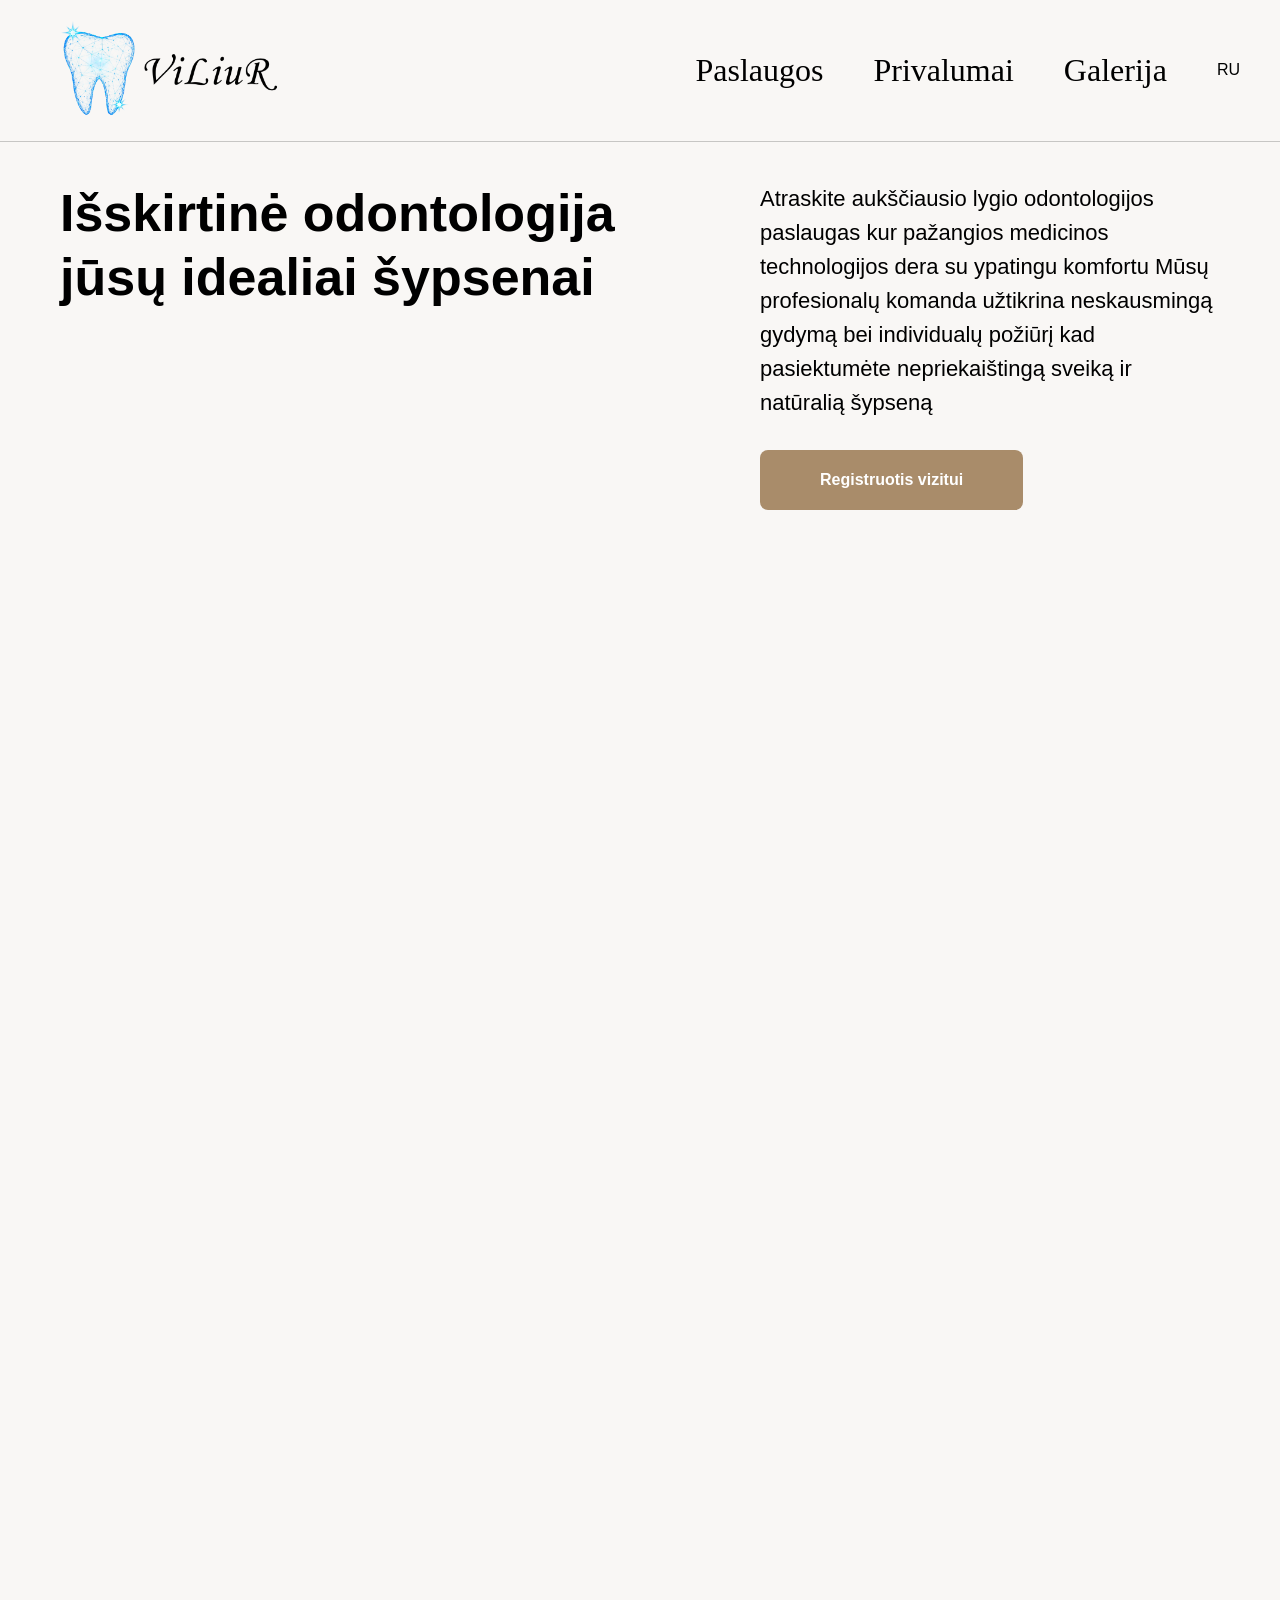
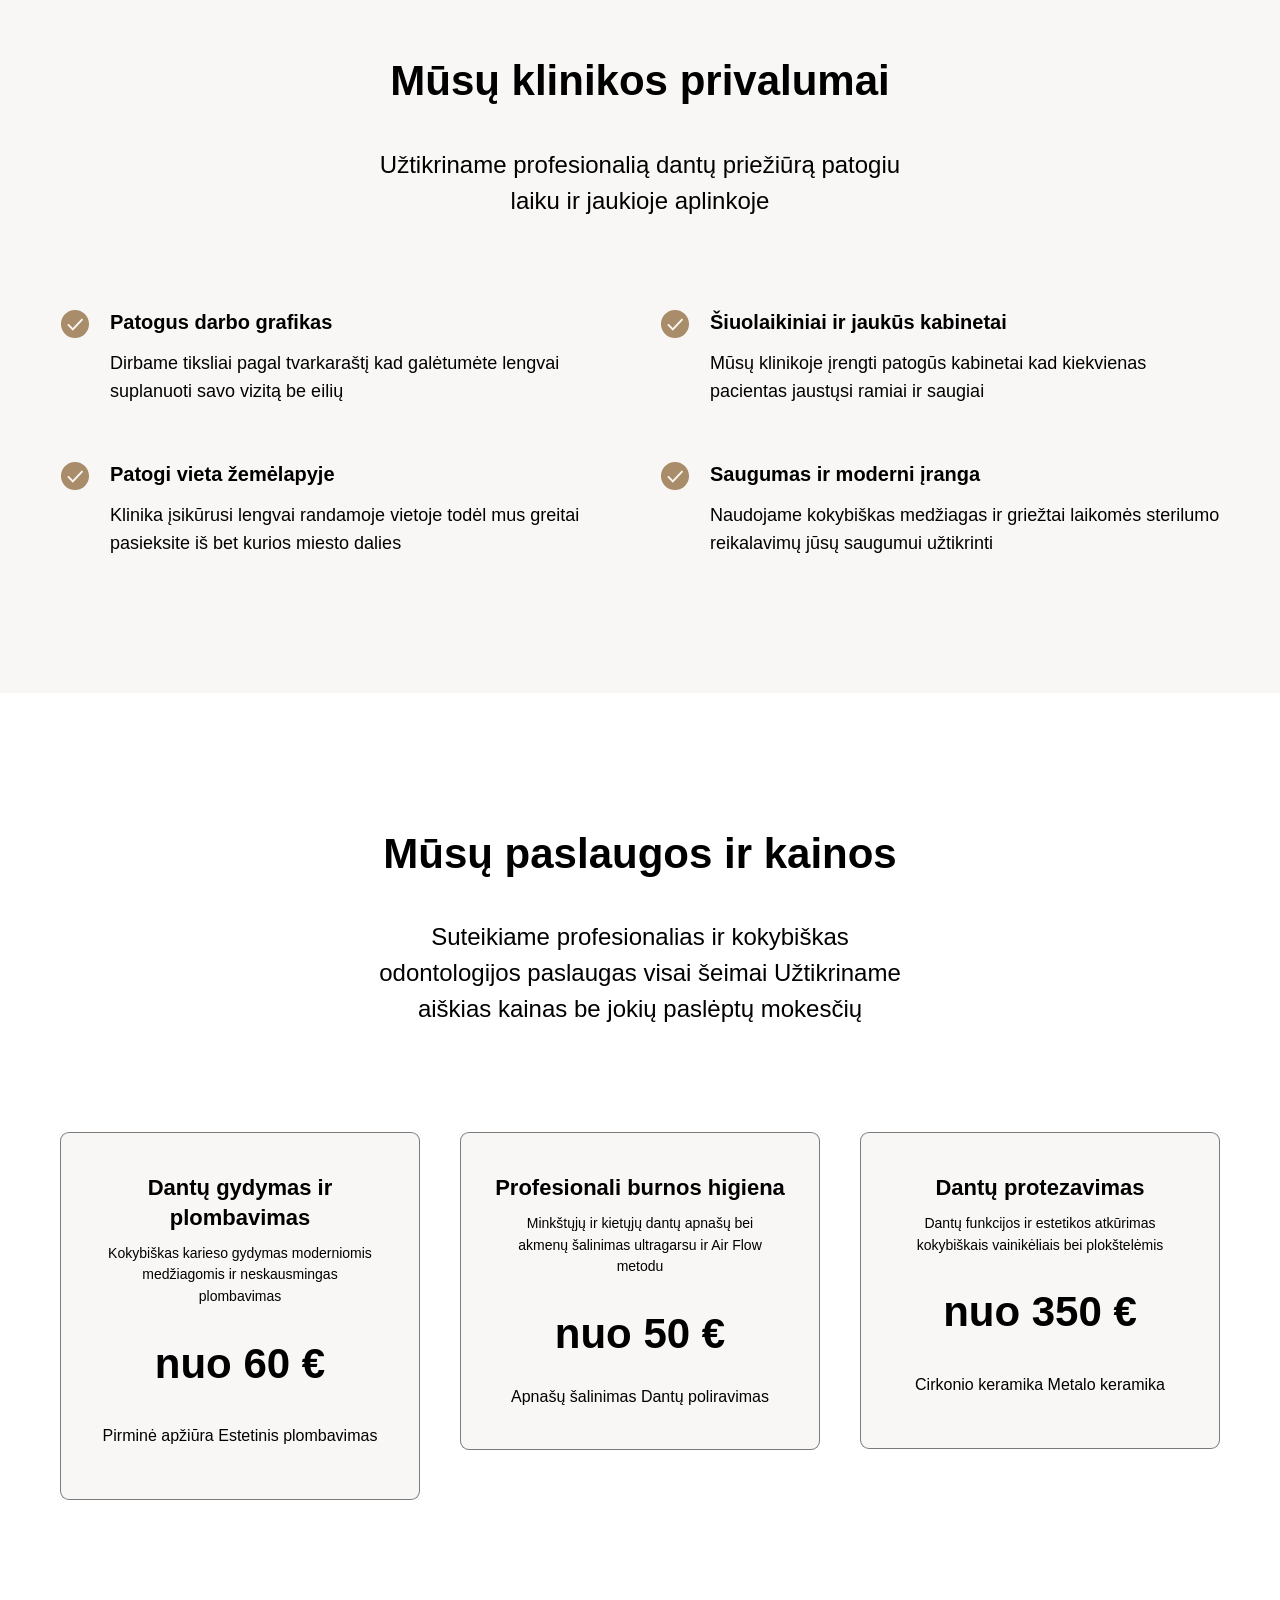
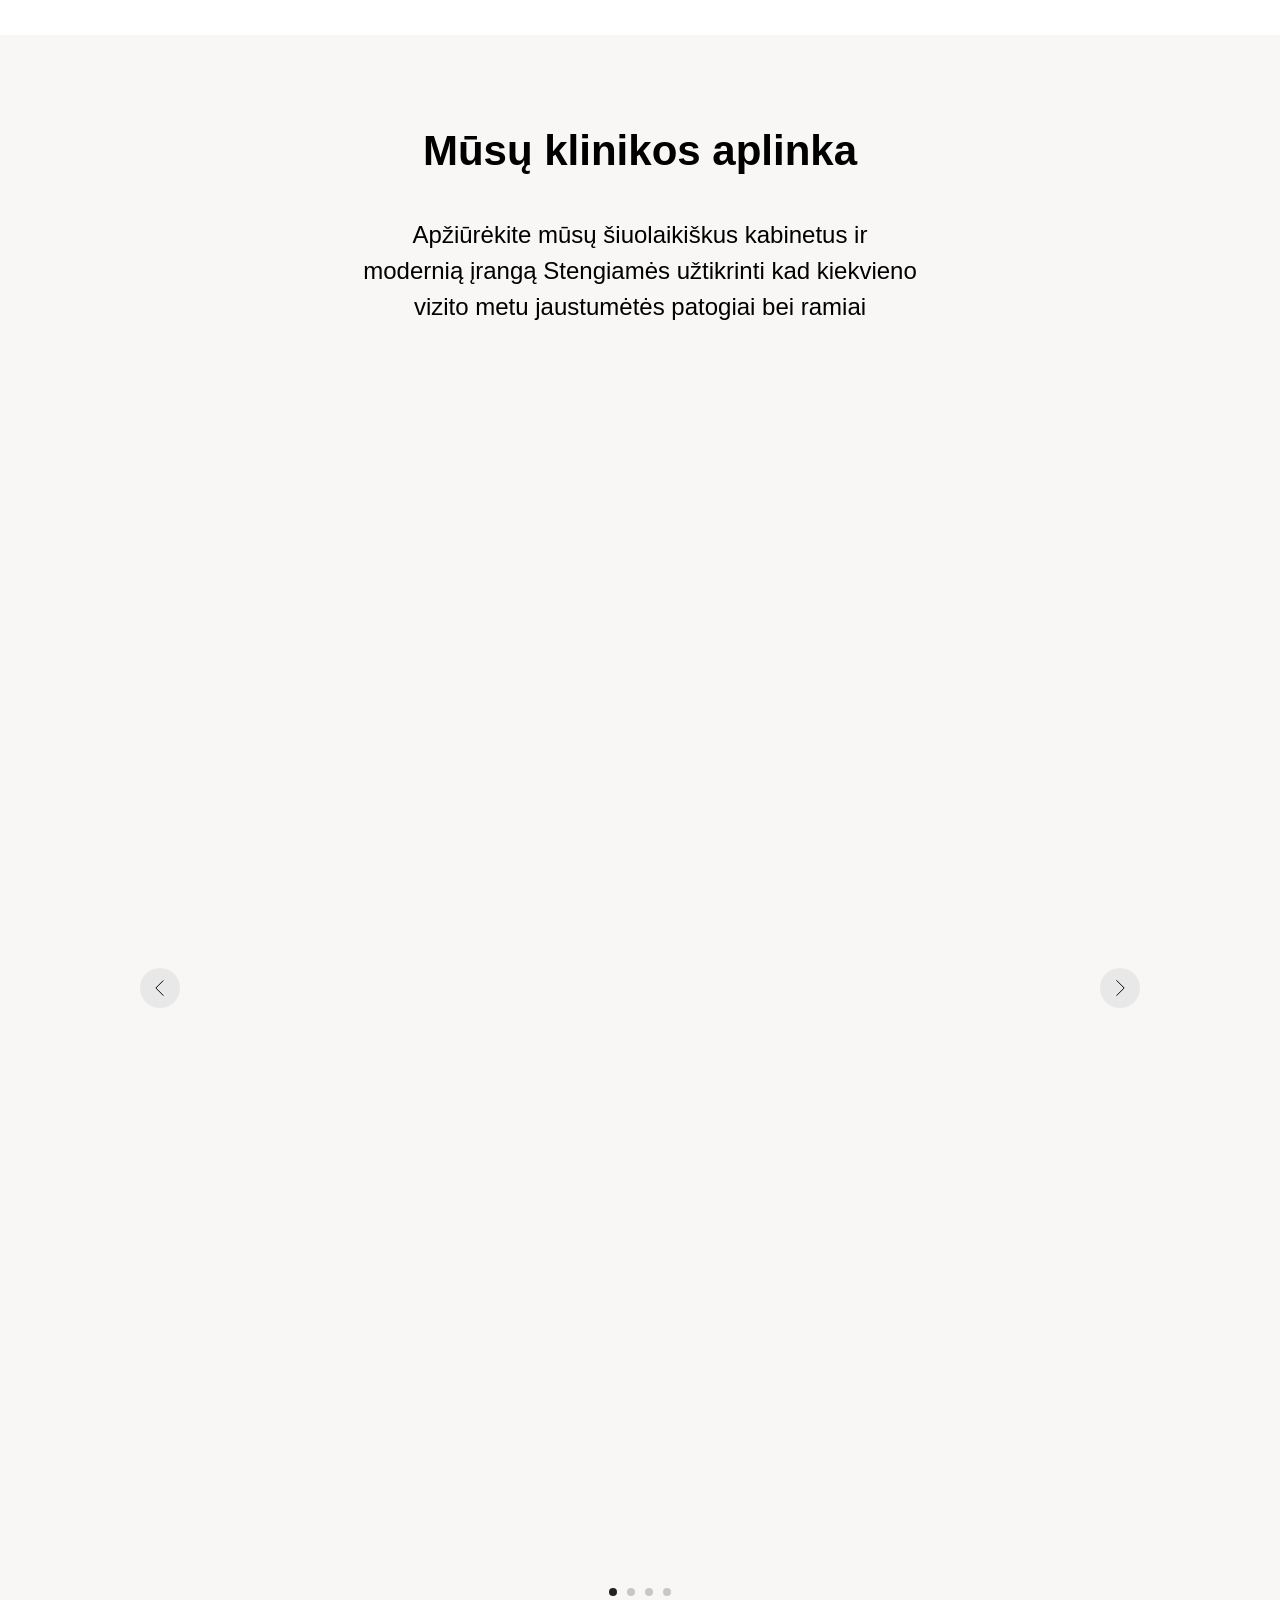
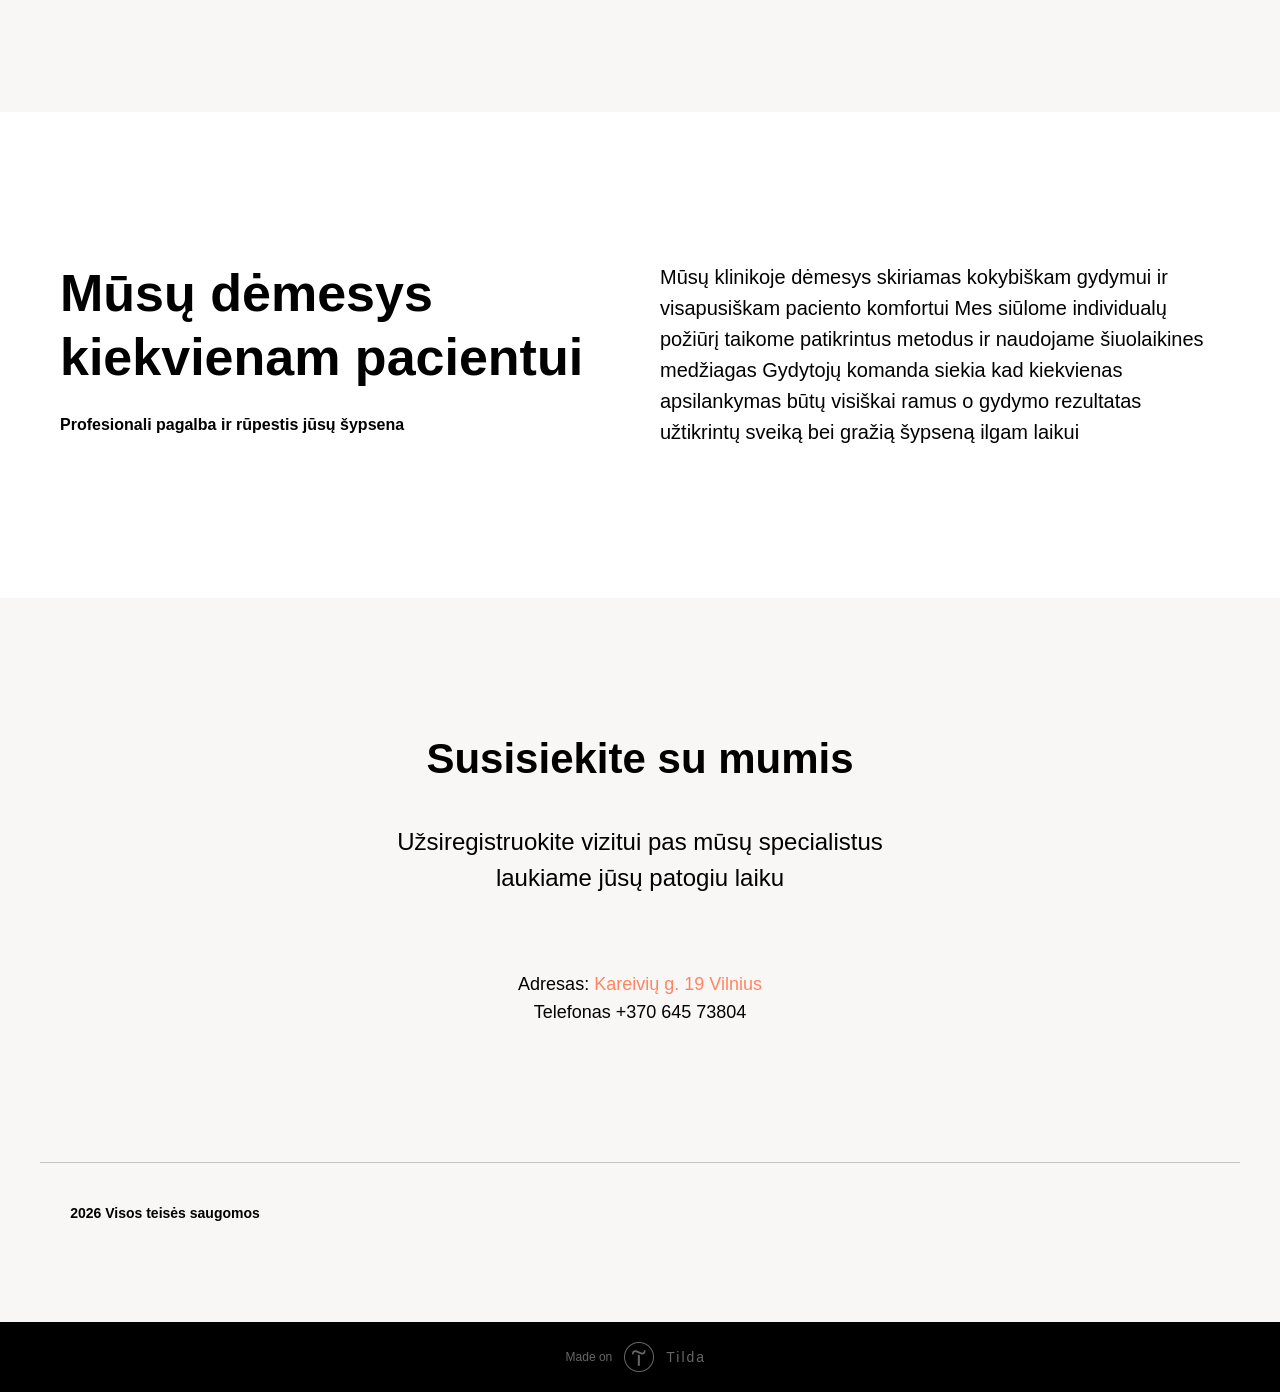
==== commit 2a8dfb1f: "Add files via upload" ====
--- a/index.html
+++ b/index.html
@@ -2,10 +2,10 @@
 <!-- saved from url=(0037)https://rarely-cute-katydid.tilda.ws/ -->
 <html><head><meta http-equiv="Content-Type" content="text/html; charset=UTF-8">   <meta name="viewport" content="width=device-width, initial-scale=1.0"> <!--metatextblock--> <title>ViLiuR</title> <meta property="og:url" content="http://viliur.lt"> <meta property="og:title" content="ViLiuR"> <meta property="og:description" content=""> <meta property="og:type" content="website"> <meta property="og:image" content="https://thb.tildacdn.ink/tild3638-3364-4638-b334-663330336534/-/resize/504x/ChatGPT_Image_Aug_17.png"> <link rel="canonical" href="http://viliur.lt/"> <!--/metatextblock--> <meta name="format-detection" content="telephone=no"> <meta http-equiv="x-dns-prefetch-control" content="on"> <link rel="dns-prefetch" href="https://ws.tildacdn.com/"> <link rel="dns-prefetch" href="https://static.tildacdn.ink/"> <!--favicons--> <link rel="shortcut icon" href="https://static.tildacdn.ink/img/tildafavicon.ico" type="image/x-icon"> <!--/favicons--> <!-- Assets --> <script type="text/javascript" async="" id="tildastatscript" src="./index_files/tilda-stat-1.0.min.js.download"></script><script src="./index_files/tilda-fallback-1.0.min.js.download" async="" charset="utf-8"></script> <link rel="stylesheet" href="./index_files/tilda-grid-3.0.min.css" type="text/css" media="all" onerror="this.loaderr=&#39;y&#39;;"> <link rel="stylesheet" href="./index_files/tilda-blocks-page192633003.min.css" type="text/css" media="all" onerror="this.loaderr=&#39;y&#39;;"> <link rel="preconnect" href="https://fonts.gstatic.com/"> <link href="./index_files/css2" rel="stylesheet"> <link rel="stylesheet" href="./index_files/tilda-menusub-1.1.min.css" type="text/css" media="all" onerror="this.loaderr=&#39;y&#39;;"> <link rel="stylesheet" href="./index_files/tilda-menu-widgeticons-1.0.min.css" type="text/css" media="all" onerror="this.loaderr=&#39;y&#39;;"> <link rel="stylesheet" href="./index_files/tilda-menu-burger-1.0.min.css" type="text/css" media="all" onerror="this.loaderr=&#39;y&#39;;"> <link rel="stylesheet" href="./index_files/tilda-cards-1.0.min.css" type="text/css" media="all" onerror="this.loaderr=&#39;y&#39;;"> <link rel="stylesheet" href="./index_files/tilda-slds-1.4.min.css" type="text/css" media="all" onload="this.media=&#39;all&#39;;" onerror="this.loaderr=&#39;y&#39;;"> <noscript><link rel="stylesheet" href="https://static.tildacdn.ink/css/tilda-slds-1.4.min.css" type="text/css" media="all" /></noscript> <script nomodule="" src="./index_files/tilda-polyfill-1.0.min.js.download" charset="utf-8"></script> <script type="text/javascript">function t_onReady(func) {if(document.readyState!='loading') {func();} else {document.addEventListener('DOMContentLoaded',func);}}
 function t_onFuncLoad(funcName,okFunc,time) {if(typeof window[funcName]==='function') {okFunc();} else {setTimeout(function() {t_onFuncLoad(funcName,okFunc,time);},(time||100));}}function t_throttle(fn,threshhold,scope) {return function() {fn.apply(scope||this,arguments);};}</script> <script src="./index_files/tilda-scripts-3.0.min.js.download" charset="utf-8" defer="" onerror="this.loaderr=&#39;y&#39;;"></script> <script src="./index_files/tilda-blocks-page192633003.min.js.download" charset="utf-8" async="" onerror="this.loaderr=&#39;y&#39;;"></script> <script src="./index_files/tilda-lazyload-1.0.min.js.download" charset="utf-8" async="" onerror="this.loaderr=&#39;y&#39;;"></script> <script src="./index_files/tilda-menusub-1.1.min.js.download" charset="utf-8" async="" onerror="this.loaderr=&#39;y&#39;;"></script> <script src="./index_files/tilda-menu-1.1.min.js.download" charset="utf-8" async="" onerror="this.loaderr=&#39;y&#39;;"></script> <script src="./index_files/tilda-menu-widgeticons-1.0.min.js.download" charset="utf-8" async="" onerror="this.loaderr=&#39;y&#39;;"></script> <script src="./index_files/tilda-menu-burger-1.0.min.js.download" charset="utf-8" async="" onerror="this.loaderr=&#39;y&#39;;"></script> <script src="./index_files/tilda-paint-icons.min.js.download" charset="utf-8" async="" onerror="this.loaderr=&#39;y&#39;;"></script> <script src="./index_files/tilda-cards-1.0.min.js.download" charset="utf-8" async="" onerror="this.loaderr=&#39;y&#39;;"></script> <script src="./index_files/tilda-slds-1.4.min.js.download" charset="utf-8" async="" onerror="this.loaderr=&#39;y&#39;;"></script> <script src="./index_files/hammer.min.js.download" charset="utf-8" async="" onerror="this.loaderr=&#39;y&#39;;"></script> <script src="./index_files/tilda-video-1.0.min.js.download" charset="utf-8" async="" onerror="this.loaderr=&#39;y&#39;;"></script> <script src="./index_files/tilda-events-1.0.min.js.download" charset="utf-8" async="" onerror="this.loaderr=&#39;y&#39;;"></script> <script type="text/javascript">window.dataLayer=window.dataLayer||[];</script> <script type="text/javascript">(function() {var ttt='cebo';var tt='oog';var re=new RegExp("bot|g" + tt + "le|yandex|baidu|bing|msn|duckduckbot|teoma|slurp|crawler|spider|robot|crawling|fa" + ttt + "ok","i");if((re.test(navigator.userAgent))===false&&typeof(sessionStorage)!='undefined'&&sessionStorage.getItem('visited')!=='y'&&document.visibilityState){var style=document.createElement('style');style.type='text/css';style.innerHTML='@media screen and (min-width: 980px) {.t-records {opacity: 0;}.t-records_animated {-webkit-transition: opacity ease-in-out .2s;-moz-transition: opacity ease-in-out .2s;-o-transition: opacity ease-in-out .2s;transition: opacity ease-in-out .2s;}.t-records.t-records_visible {opacity: 1;}}';document.getElementsByTagName('head')[0].appendChild(style);function t_setvisRecs(){var alr=document.querySelectorAll('.t-records');Array.prototype.forEach.call(alr,function(el) {el.classList.add("t-records_animated");});setTimeout(function() {Array.prototype.forEach.call(alr,function(el) {el.classList.add("t-records_visible");});sessionStorage.setItem("visited","y");},400);}
-document.addEventListener('DOMContentLoaded',t_setvisRecs);}})();</script><style type="text/css">@media screen and (min-width: 980px) {.t-records {opacity: 0;}.t-records_animated {-webkit-transition: opacity ease-in-out .2s;-moz-transition: opacity ease-in-out .2s;-o-transition: opacity ease-in-out .2s;transition: opacity ease-in-out .2s;}.t-records.t-records_visible {opacity: 1;}}</style></head> <body class="t-body" style="margin:0;"> <!--allrecords--> <div id="allrecords" class="t-records t-records_animated t-records_visible" data-hook="blocks-collection-content-node" data-tilda-project-id="32327703" data-tilda-page-id="192633003" data-tilda-formskey="121eebb8fd84c9178274ac1432327703" data-tilda-cookie="no" data-tilda-lazy="yes" data-tilda-root-zone="one" data-tilda-project-country="LT"> <div id="rec3087381003" class="r t-rec" style="background-color: rgb(249, 247, 245); opacity: 1;" data-record-type="1367" data-bg-color="#f9f7f5" data-parenttplid="1272" data-animationappear="off"> <!-- T1272 --> <div id="nav3087381003marker"></div> <div class="t1272" data-menu="yes" data-menu-widgeticons-hide="yes"> <div class="t-menu-base__mobile-menu tmenu-mobile"> <div class="tmenu-mobile__container tmenu-mobile__container_right tmenu-mobile__container_logoleft"> <div class="t-menu-base__logowrapper t-menu-base__logowrapper_left t-menu-base__logowrapper_both t-menu-base__logowrapper_mobile"> <div class="t-menu-base__logo"> <img class="t-menu-base__imglogo t-menu-base__imglogomobile" src="./index_files/ChatGPT_Image_Aug_17.png" imgfield="img" alt=""> </div> </div> <style>#rec3087381003 .t-menu-base__imglogo{max-width:250px;width:250px;}</style> <button type="button" aria-expanded="false" aria-label="Navigation menu" class="t-menu-burger t-menuburger t-menu-base__burger_mlauto"> <div class="t-menu-burger__icon t-menu-burger__icon_first t-menu-burger__icon_small"> <span style="background-color: #000000;"></span> <span style="background-color: #000000;"></span> <span style="background-color: #000000;"></span> <span style="background-color: #000000;"></span> </div> </button> <style>#rec3087381003 .t-menu-burger__text{color:#000000;}</style> </div> </div> <style>.tmenu-mobile{background-color:#111;display:none;width:100%;top:0;z-index:990;}.tmenu-mobile_positionfixed{position:fixed;}.tmenu-mobile__text{color:#000;}.tmenu-mobile__container{min-height:64px;padding:20px;position:relative;box-sizing:border-box;display:flex;justify-content:space-between;align-items:center;}.tmenu-mobile__list{display:block;}.tmenu-mobile__container_logocenter>.t-menu-base__logowrapper,.tmenu-mobile__container_logocenter>.tmenu-mobile__text{position:absolute;left:50%;transform:translateX(-50%);}.tmenu-mobile__burgerlogo{display:inline-block;font-size:24px;font-weight:400;white-space:nowrap;vertical-align:middle;}@media screen and (max-width:960px){.tmenu-mobile__menucontent_hidden{display:none;height:auto;}.tmenu-mobile{display:block;}}@media screen and (max-width:960px){#rec3087381003 .tmenu-mobile{background-color:#f9f7f5;}}</style> <style>#rec3087381003 .tmenu-mobile__burgerlogo a{color:#000000;}</style> <style>#rec3087381003 .tmenu-mobile__burgerlogo__title{color:#000000;}</style> <div id="nav3087381003" class="t-menu-base t-menu-base_positionstatic
+document.addEventListener('DOMContentLoaded',t_setvisRecs);}})();</script><style type="text/css">div.t-records {opacity: 1;}</style></head> <body class="t-body" style="margin:0;"> <!--allrecords--> <div id="allrecords" class="t-records" data-hook="blocks-collection-content-node" data-tilda-project-id="32327703" data-tilda-page-id="192633003" data-tilda-formskey="121eebb8fd84c9178274ac1432327703" data-tilda-cookie="no" data-tilda-lazy="yes" data-tilda-root-zone="one" data-tilda-project-country="LT"> <div id="rec3087381003" class="r t-rec" style="background-color: rgb(249, 247, 245); opacity: 1;" data-record-type="1367" data-bg-color="#f9f7f5" data-parenttplid="1272" data-animationappear="off"> <!-- T1272 --> <div id="nav3087381003marker"></div> <div class="t1272" data-menu="yes" data-menu-widgeticons-hide="yes"> <div class="t-menu-base__mobile-menu tmenu-mobile"> <div class="tmenu-mobile__container tmenu-mobile__container_right tmenu-mobile__container_logoleft"> <div class="t-menu-base__logowrapper t-menu-base__logowrapper_left t-menu-base__logowrapper_both t-menu-base__logowrapper_mobile"> <div class="t-menu-base__logo"> <img class="t-menu-base__imglogo t-menu-base__imglogomobile" src="./index_files/ChatGPT_Image_Aug_17.png" imgfield="img" alt=""> </div> </div> <style>#rec3087381003 .t-menu-base__imglogo{max-width:250px;width:250px;}</style> <button type="button" aria-expanded="false" aria-label="Navigation menu" class="t-menu-burger t-menuburger t-menu-base__burger_mlauto"> <div class="t-menu-burger__icon t-menu-burger__icon_first t-menu-burger__icon_small"> <span style="background-color: #000000;"></span> <span style="background-color: #000000;"></span> <span style="background-color: #000000;"></span> <span style="background-color: #000000;"></span> </div> </button> <style>#rec3087381003 .t-menu-burger__text{color:#000000;}</style> </div> </div> <style>.tmenu-mobile{background-color:#111;display:none;width:100%;top:0;z-index:990;}.tmenu-mobile_positionfixed{position:fixed;}.tmenu-mobile__text{color:#000;}.tmenu-mobile__container{min-height:64px;padding:20px;position:relative;box-sizing:border-box;display:flex;justify-content:space-between;align-items:center;}.tmenu-mobile__list{display:block;}.tmenu-mobile__container_logocenter>.t-menu-base__logowrapper,.tmenu-mobile__container_logocenter>.tmenu-mobile__text{position:absolute;left:50%;transform:translateX(-50%);}.tmenu-mobile__burgerlogo{display:inline-block;font-size:24px;font-weight:400;white-space:nowrap;vertical-align:middle;}@media screen and (max-width:960px){.tmenu-mobile__menucontent_hidden{display:none;height:auto;}.tmenu-mobile{display:block;}}@media screen and (max-width:960px){#rec3087381003 .tmenu-mobile{background-color:#f9f7f5;}}</style> <style>#rec3087381003 .tmenu-mobile__burgerlogo a{color:#000000;}</style> <style>#rec3087381003 .tmenu-mobile__burgerlogo__title{color:#000000;}</style> <div id="nav3087381003" class="t-menu-base t-menu-base_positionstatic
 tmenu-mobile__menucontent_hidden t-menu-base_mobile-center
 t-menu-base__burgermenu__default" data-navmarker="nav3087381003marker" data-appearoffset="" data-bgopacity-two="1" data-menu="yes" data-bgcolor-hex="" data-bgcolor-rgba="" data-bgopacity="1" data-menushadow="" data-menushadow-css=""> <div class="t-menu-base__maincontainer
-t-menu-base__maincontainer_100 t-menu-base__maincontainer_100-40 t-menu-base__maincontainer_logoleft "> <div class="t-menu-base__logowrapper t-menu-base__logowrapper_left t-menu-base__logowrapper_both"> <div class="t-menu-base__logo"> <img class="t-menu-base__imglogo t-menu-base__imglogomobile" src="./index_files/ChatGPT_Image_Aug_17.png" imgfield="img" alt=""> </div> </div> <style>#rec3087381003 .t-menu-base__imglogo{max-width:250px;width:250px;}</style> <div class="t-menu-base__leftwrapper t-menu-base__wrapper t-menu-base__leftwrapper_right" style=""> <ul role="list" class="t-menu-base__list t-menu__list "> <li class="t-menu-base__list-item"> <div class="t-menu__link-wrapper" data-menu-submenu-hook=""> <a class="t-menu__link-item" href="https://rarely-cute-katydid.tilda.ws/#rec3087381303" data-menu-item-number="1">Paslaugos</a> </div> </li> <li class="t-menu-base__list-item"> <div class="t-menu__link-wrapper" data-menu-submenu-hook=""> <a class="t-menu__link-item" href="https://rarely-cute-katydid.tilda.ws/#rec3087381203" data-menu-item-number="2">Privalumai</a> </div> </li> <li class="t-menu-base__list-item"> <div class="t-menu__link-wrapper" data-menu-submenu-hook=""> <a class="t-menu__link-item" href="https://rarely-cute-katydid.tilda.ws/#rec3087679803" data-menu-item-number="3">Galerija</a> </div> </li> </ul> </div> <div class="t-menu-base__rightwrapper t-menu-base__wrapper" style=""> <div class="t-menu-base__additionalwrapper"> <div class="t-menu-base__langs-wrapper"> <ul class="t-menu-base__langs t-menu-base__langs_flex"> <li class="t-menu-base__langs-item"> <a style="opacity: 0.5; font-weight: 300"> <span class="t-menu-base__lang-code" title="English">EN</span> </a> </li> </ul> </div> <style>#rec3087381003 .t-menu-base__langs.t-menu-base__langs_dropdown .t-menu-base__langs-item a{color:#000000 !important;}#rec3087381003 .t-menu-base__langs.t-menu-base__langs_dropdown .t-menu-base__langs-item a.t-active{color:#000000 !important;}</style> </div> </div> </div> </div> </div> <script>t_onReady(function() {t_onFuncLoad('t_menuBase__interactFromKeyboard',function() {t_menuBase__interactFromKeyboard('3087381003');});t_onFuncLoad('t1272_init',function() {t1272_init('3087381003');});t_onFuncLoad('t_menuBase__setBGcolor',function() {t_menuBase__setBGcolor('3087381003','.t-menu-base, .t-menu-base__maincontainer');window.addEventListener('resize',t_throttle(function() {t_menuBase__setBGcolor('3087381003','.t-menu-base, .t-menu-base__maincontainer');}));});});t_onReady(function() {t_onFuncLoad('t1272_createMobileMenu',function() {t1272_createMobileMenu('3087381003');});});t_onReady(function() {t_onFuncLoad('t_menuBase__highlightActiveLinks',function() {t_menuBase__highlightActiveLinks('.t-menu-base__list-item a');});});t_onReady(function(){var rec=document.querySelector('#rec3087381003');if(!rec) return
+t-menu-base__maincontainer_100 t-menu-base__maincontainer_100-40 t-menu-base__maincontainer_logoleft "> <div class="t-menu-base__logowrapper t-menu-base__logowrapper_left t-menu-base__logowrapper_both"> <div class="t-menu-base__logo"> <img class="t-menu-base__imglogo t-menu-base__imglogomobile" src="./index_files/ChatGPT_Image_Aug_17.png" imgfield="img" alt=""> </div> </div> <style>#rec3087381003 .t-menu-base__imglogo{max-width:250px;width:250px;}</style> <div class="t-menu-base__leftwrapper t-menu-base__wrapper t-menu-base__leftwrapper_right" style=""> <ul role="list" class="t-menu-base__list t-menu__list "> <li class="t-menu-base__list-item"> <div class="t-menu__link-wrapper" data-menu-submenu-hook=""> <a class="t-menu__link-item" href="https://rarely-cute-katydid.tilda.ws/#rec3087381303" data-menu-item-number="1">Paslaugos</a> </div> </li> <li class="t-menu-base__list-item"> <div class="t-menu__link-wrapper" data-menu-submenu-hook=""> <a class="t-menu__link-item" href="https://rarely-cute-katydid.tilda.ws/#rec3087381203" data-menu-item-number="2">Privalumai</a> </div> </li> <li class="t-menu-base__list-item"> <div class="t-menu__link-wrapper" data-menu-submenu-hook=""> <a class="t-menu__link-item" href="https://rarely-cute-katydid.tilda.ws/#rec3087679803" data-menu-item-number="3">Galerija</a> </div> </li> </ul> </div> <div class="t-menu-base__rightwrapper t-menu-base__wrapper" style=""> <div class="t-menu-base__additionalwrapper"> <div class="t-menu-base__langs-wrapper"> <ul class="t-menu-base__langs t-menu-base__langs_flex"> <li class="t-menu-base__langs-item"> <a style="" href="https://rarely-cute-katydid.tilda.ws/ru/"> <span class="t-menu-base__lang-code" title="Russian">RU</span> </a> </li> </ul> </div> <style>#rec3087381003 .t-menu-base__langs.t-menu-base__langs_dropdown .t-menu-base__langs-item a{color:#000000 !important;}#rec3087381003 .t-menu-base__langs.t-menu-base__langs_dropdown .t-menu-base__langs-item a.t-active{color:#000000 !important;}</style> </div> </div> </div> </div> </div> <script>t_onReady(function() {t_onFuncLoad('t_menuBase__interactFromKeyboard',function() {t_menuBase__interactFromKeyboard('3087381003');});t_onFuncLoad('t1272_init',function() {t1272_init('3087381003');});t_onFuncLoad('t_menuBase__setBGcolor',function() {t_menuBase__setBGcolor('3087381003','.t-menu-base, .t-menu-base__maincontainer');window.addEventListener('resize',t_throttle(function() {t_menuBase__setBGcolor('3087381003','.t-menu-base, .t-menu-base__maincontainer');}));});});t_onReady(function() {t_onFuncLoad('t1272_createMobileMenu',function() {t1272_createMobileMenu('3087381003');});});t_onReady(function() {t_onFuncLoad('t_menuBase__highlightActiveLinks',function() {t_menuBase__highlightActiveLinks('.t-menu-base__list-item a');});});t_onReady(function(){var rec=document.querySelector('#rec3087381003');if(!rec) return
 rec.setAttribute('data-animationappear','off');rec.style.opacity=1;});</script> <style>#rec3087381003 .t-menu__link-item{-webkit-transition:color 0.3s ease-in-out,opacity 0.3s ease-in-out;transition:color 0.3s ease-in-out,opacity 0.3s ease-in-out;}#rec3087381003 .t-menu__link-item.t-active:not(.t978__menu-link){color:#ff4343 !important;}@supports (overflow:-webkit-marquee) and (justify-content:inherit){#rec3087381003 .t-menu__link-item,#rec3087381003 .t-menu__link-item.t-active{opacity:1 !important;}}</style> <style>#rec3087381003 .t-menu-base__textlogo{color:#000000;}#rec3087381003 a.t-menu__link-item{font-size:32px;color:#000000;font-family:'Georgia';}#rec3087381003 .t-menu-base__langs_flex .t-menu-base__langs-item a{text-transform:uppercase;}#rec3087381003 .t-menu-base__langs-button{text-transform:uppercase;}</style> <style>#rec3087381003 .t-menu-base__maincontainer{}#rec3087381003 .t-menuwidgeticons__icon{background-color:;}#rec3087381003 .t-menu-base{}#rec3087381003 .t-menu-base__list{gap:10px 50px;}#rec3087381003 .t-menu-base,#rec3087381003 .t-menu-base__mobile-menu{border-bottom:1px solid rgba(0,0,0,0.20);}#rec3087381003 .t-menu-base{background-color:rgba();}#rec3087381003 .t-menusub__menu--fullscreen{background-color:rgba(249,247,245,1) !important;}@media screen and (max-width:960px){#rec3087381003 .t-menu-base{position:static;}#rec3087381003 .t-menu-base__maincontainer{background-color:#f9f7f5 !important;}#rec3087381003 .t-menu-base__burgermenu__fullscreen .t-menu-base__maincontainer{padding-top:calc(64px + 0px + 40px);}.t1272__body_menushowed #rec3087381003 .t-menu-base__overlay{-webkit-backdrop-filter:blur(0);backdrop-filter:blur(0);background-color:rgba(0,0,0,0.6) !important;}#rec3087381003 .t-menu-base.t-menu-base__burgermenu__fullwidth{background-color:rgba(0,0,0,0.6) !important;}#rec3087381003 .t-menu-base__burgermenu__sidebar{}#rec3087381003 .t-menu-base__maincontainer.t-menu-base__burgermenu__fullscreen,#rec3087381003 .t-menu-base__maincontainer.t-menu-base__burgermenu__sidebar{}#rec3087381003 .t-menu-base{right:0;}#rec3087381003 .t-menu-base__burgermenu,#rec3087381003 .t-menu-base__burgermenu__close-button{background-color:#f9f7f5 !important;}}</style> </div> <div id="rec3087381103" class="r t-rec t-rec_pt_30 t-rec_pb_30" style="padding-top:30px;padding-bottom:30px;background-color:#f9f7f5; " data-record-type="1127" data-bg-color="#f9f7f5" data-animationappear="off"> <!-- T1127 --> <div class="t1127"> <div class="t1127__container_vtop t-container t-container_flex"> <div class="t-col t-col_6"> <div class="t1127__title t-title t-title_md" field="title">
 Išskirtinė odontologija jūsų idealiai šypsenai
 </div> </div> <div class="t-col t-col_5 t-prefix_1"> <div class="t1127__descr t-descr t-descr_lg" field="descr">
